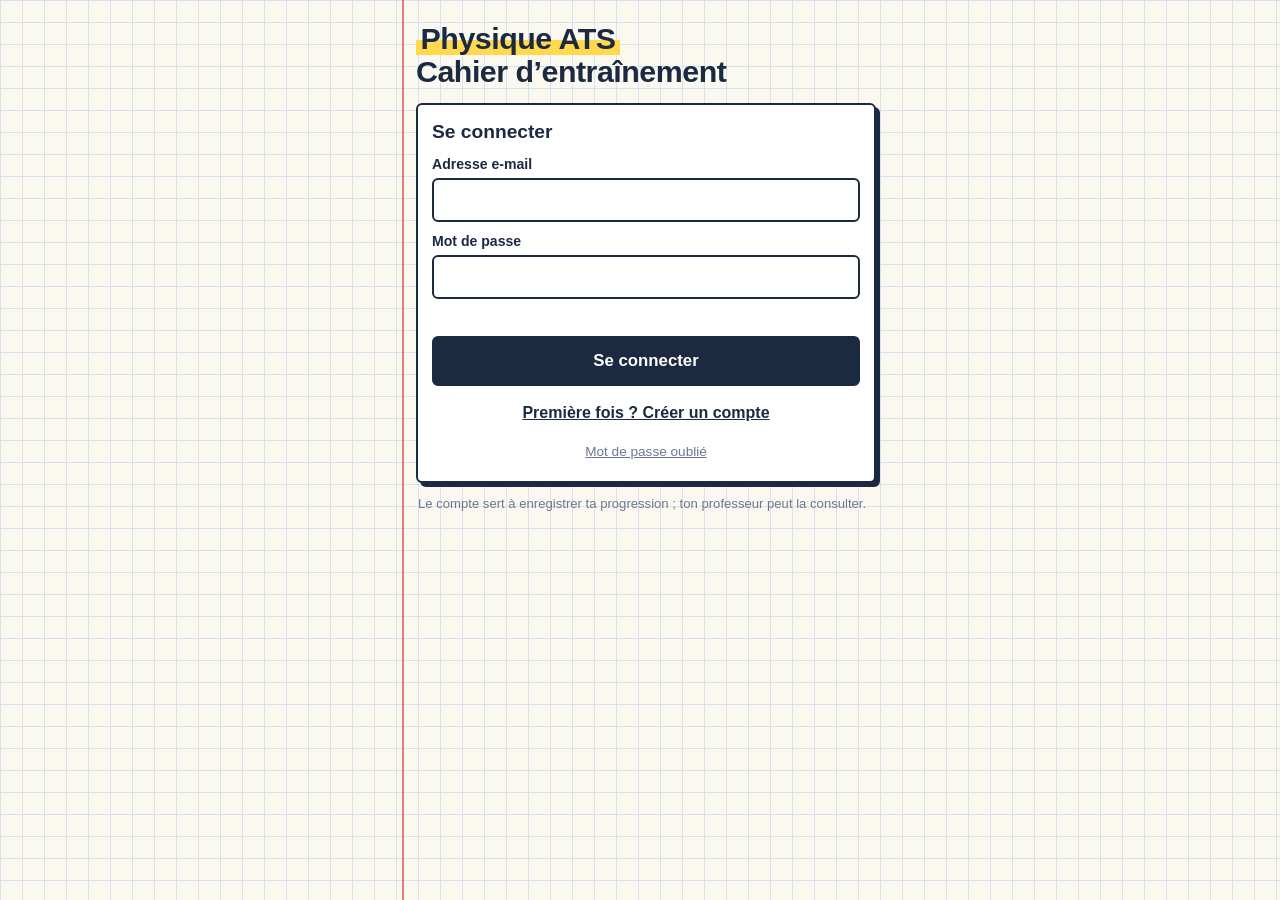
==== index.html @ 70719731 "Add files via upload" ====
<!DOCTYPE html>
<html lang="fr">
<head>
<meta charset="utf-8">
<meta name="viewport" content="width=device-width, initial-scale=1">
<meta name="theme-color" content="#fbf8ef">
<meta name="color-scheme" content="only light">
<meta name="supported-color-schemes" content="light only">
<meta name="darkreader-lock">
<title>Physique ATS — Cahier d’entraînement</title>
<link rel="icon" type="image/png" href="[data-uri]">
<link rel="apple-touch-icon" href="[data-uri]">
<style>
  @font-face{font-family:'CMU';font-weight:400;font-style:normal;font-display:swap;src:url([data-uri]) format('woff2')}
  @font-face{font-family:'CMU';font-weight:400;font-style:italic;font-display:swap;src:url([data-uri]) format('woff2')}
  @font-face{font-family:'CMU';font-weight:700;font-style:normal;font-display:swap;src:url([data-uri]) format('woff2')}
  @font-face{font-family:'CMU';font-weight:700;font-style:italic;font-display:swap;src:url([data-uri]) format('woff2')}
  @font-face{font-family:'CMU';font-weight:400;font-style:normal;unicode-range:U+21D4,U+27F9,U+21D2,U+2264,U+2265,U+2248,U+221E,U+2202,U+2032,U+2113,U+226A,U+226B;src:url([data-uri]) format('woff2')}
  @font-face{font-family:'CMU';font-weight:400;font-style:italic;unicode-range:U+21D4,U+27F9,U+21D2,U+2264,U+2265,U+2248,U+221E,U+2202,U+2032,U+2113,U+226A,U+226B;src:url([data-uri]) format('woff2')}
  @font-face{font-family:'CMU';font-weight:700;font-style:normal;unicode-range:U+21D4,U+27F9,U+21D2,U+2264,U+2265,U+2248,U+221E,U+2202,U+2032,U+2113,U+226A,U+226B;src:url([data-uri]) format('woff2')}
  @font-face{font-family:'CMU';font-weight:700;font-style:italic;unicode-range:U+21D4,U+27F9,U+21D2,U+2264,U+2265,U+2248,U+221E,U+2202,U+2032,U+2113,U+226A,U+226B;src:url([data-uri]) format('woff2')}
  @font-face{font-family:'CMU';font-weight:400;font-style:italic;unicode-range:U+03B1,U+03B2,U+03B3,U+03B4,U+03B5,U+03B8,U+03BB,U+03BC,U+03C0,U+03C1,U+03C3,U+03C4,U+03C6,U+03C9,U+03B7;src:url([data-uri]) format('woff2')}
  @font-face{font-family:'CMU';font-weight:700;font-style:italic;unicode-range:U+03B1,U+03B2,U+03B3,U+03B4,U+03B5,U+03B8,U+03BB,U+03BC,U+03C0,U+03C1,U+03C3,U+03C4,U+03C6,U+03C9,U+03B7;src:url([data-uri]) format('woff2')}
:root{color-scheme:only light}
  :root{
    --encre:#1b2a41; --papier:#fbf8ef; --ligne:#d6e2ee; --marge:#e0564a;
    --jaune:#ffd84d; --vert:#2f9e5e; --vert-c:#e3f4e8; --rouge:#d8432f; --rouge-c:#fde7e2; --bleu:#1f6fd1; --orange:#e8590c; --gris:#6b7890;
    --ui:"Avenir Next","Segoe UI","Helvetica Neue",Arial,sans-serif;
    --math:"CMU","Latin Modern Roman","CMU Serif","Times New Roman",Times,serif;
  }
  *{box-sizing:border-box;-webkit-tap-highlight-color:transparent}
  html{background:var(--papier)}
  body{margin:0;min-height:100vh;color:var(--encre);font-family:var(--ui);font-size:16px;line-height:1.35;padding:0;
    background-color:var(--papier);
    background-image:linear-gradient(var(--ligne) 1px,transparent 1px),linear-gradient(90deg,var(--ligne) 1px,transparent 1px);
    background-size:22px 22px}
  .page{max-width:500px;margin:0 auto;min-height:100vh;padding:16px 14px 34px 26px;position:relative}
  .page::before{content:"";position:absolute;left:12px;top:0;bottom:0;width:2px;background:var(--marge);opacity:.75}
  .ecran{display:none}
  .ecran.actif{display:block}
  button{font-family:var(--ui);font-size:1rem;color:var(--encre);cursor:pointer}
  .exo p i{font-family:var(--math);font-style:italic;font-size:1.08em}
  .schema,.enonce,.question,.rep,.expli,.eqn{font-family:var(--math)}
  sub,sup{font-size:.72em;line-height:0}
  .frac{display:inline-flex;flex-direction:column;align-items:center;vertical-align:middle;margin:0 .12em;line-height:1.1}
  .frac{font-size:.94em}
  .frac > span:first-child{border-bottom:1px solid currentColor;padding:0 .22em 2px}
  .frac > span:last-child{padding:2px .22em 0}
  .bloc{background:#fff;border:2px solid var(--encre);border-radius:6px;box-shadow:4px 4px 0 var(--encre)}
  .fluo{background:linear-gradient(transparent 55%,var(--jaune) 55%);padding:0 .15em}

  /* ---------- accueil ---------- */
  .tete{margin:6px 0 14px}
  .tete h1{margin:0;font-size:1.9rem;font-weight:800;letter-spacing:-.5px;line-height:1.1}
  .tete p{margin:6px 0 0;font-size:.95rem;color:var(--gris)}
  .tete p b{color:var(--encre)}
  .comp{padding:12px 12px 4px;margin-bottom:18px}
  .comp .entete{display:flex;align-items:baseline;gap:10px;border-bottom:2px solid var(--encre);padding-bottom:8px}
  .comp .code{font-weight:800;font-size:.85rem;border:2px solid var(--encre);border-radius:4px;padding:1px 7px;background:var(--jaune)}
  .comp h2{margin:0;font-size:1.12rem;font-weight:800}
  .exo{padding:12px 0 12px;border-bottom:1px dashed #9aa7b8}
  .exo:last-child{border-bottom:none}
  .exo .ligne{display:flex;align-items:baseline;gap:8px}
  .exo h3{margin:0;font-size:1.02rem;font-weight:800;flex:1}
  .exo .score{font-weight:800;font-size:.9rem;white-space:nowrap}
  .exo p{margin:2px 0 10px;font-size:.86rem;color:var(--gris)}
  .liste{display:flex;flex-direction:column;gap:7px}
  .niv{display:flex;align-items:center;gap:10px;width:100%;text-align:left;background:#fff;border:2px solid var(--encre);border-radius:6px;padding:7px 10px;box-shadow:3px 3px 0 var(--encre);transition:transform .06s,box-shadow .06s}
  .niv:not(:disabled):active{transform:translate(3px,3px);box-shadow:0 0 0 var(--encre)}
  .niv .num{flex:none;width:28px;height:28px;border:2px solid var(--encre);border-radius:5px;display:grid;place-items:center;font-weight:800;font-size:.95rem;background:#fff}
  .niv .nomn{flex:1;min-width:0;font-weight:700;font-size:.95rem;line-height:1.2}
  .niv .marque{flex:none;font-size:.72rem;font-weight:800;text-transform:uppercase;letter-spacing:.4px}
  .niv.fait{background:var(--vert-c);border-color:var(--vert);box-shadow:3px 3px 0 var(--vert)}
  .niv.fait .num{background:var(--vert);border-color:var(--vert);color:#fff}
  .niv.fait .marque{color:var(--vert)}
  .niv.suivant{background:var(--jaune)}
  .niv.verrou{color:#a0aab9;border-color:#b9c3d1;box-shadow:none;cursor:default;background:repeating-linear-gradient(45deg,#fff,#fff 5px,#f1f3f6 5px,#f1f3f6 10px)}
  .niv.verrou .num{border-color:#b9c3d1}
  .niv.verrou .marque{font-weight:600}
  .pied{text-align:center}
  .lien{background:none;border:none;color:var(--gris);font-size:.85rem;text-decoration:underline;padding:8px}

  /* ---------- jeu ---------- */
  .haut{display:flex;align-items:center;gap:10px;margin-bottom:8px}
  .haut .ferme{width:36px;height:36px;background:#fff;border:2px solid var(--encre);border-radius:6px;font-size:1rem;font-weight:800;flex:none;padding:0}
  .pas{flex:1;display:grid;grid-template-columns:repeat(5,1fr);gap:5px}
  .pas span{height:14px;border:2px solid var(--encre);border-radius:3px;background:#fff}
  .pas span.ok{background:var(--vert)}
  .pas span.ici{background:var(--jaune)}
  .ou{font-size:.84rem;color:var(--gris);margin:0 0 10px}
  .ou b{color:var(--encre)}
  .schema{padding:8px 6px 4px}
  .schema svg{display:block;margin:0 auto;width:100%;height:auto}
  .enonce{font-size:1.08rem;line-height:1.4;margin:14px 0 0;padding-left:10px;border-left:3px solid var(--encre)}
  .question{font-size:1.75rem;font-weight:400;margin:14px 0 12px;display:flex;align-items:center;justify-content:center;gap:.3em;flex-wrap:wrap}
  .question .q{background:linear-gradient(transparent 50%,var(--jaune) 50%);padding:0 .2em}
  .question small{font-size:1rem;color:var(--gris);flex-basis:100%;text-align:center}
  .reponses{display:grid;grid-template-columns:1fr 1fr;gap:12px}
  .rep{min-height:70px;background:#fff;border:2px solid var(--encre);border-radius:6px;box-shadow:4px 4px 0 var(--encre);font-size:1.55rem;padding:6px;transition:transform .06s,box-shadow .06s}
  .rep:not(:disabled):active{transform:translate(4px,4px);box-shadow:0 0 0 var(--encre)}
  .rep:disabled{cursor:default;color:var(--encre);opacity:1}
  .rep.juste{background:var(--vert-c);border-color:var(--vert);box-shadow:4px 4px 0 var(--vert)}
  .rep.faux{background:var(--rouge-c);border-color:var(--rouge);box-shadow:4px 4px 0 var(--rouge);animation:secoue .3s}
  .rep.eteint{opacity:.38;box-shadow:none}
  @keyframes secoue{25%{transform:translateX(-6px)}50%{transform:translateX(6px)}75%{transform:translateX(-3px)}}
  .retourq{display:none;margin-top:18px;overflow:hidden}
  .retourq.vu{display:block}
  .retourq .verdict{font-family:var(--ui);margin:0;padding:7px 12px;font-weight:800;font-size:1.05rem;color:#fff;border-bottom:2px solid var(--encre)}
  .retourq.bon .verdict{background:var(--vert)}
  .retourq.mauvais .verdict{background:var(--rouge)}
  .retourq .expli{font-size:1.05rem;line-height:1.45;margin:0;padding:10px 12px 4px}
  .retourq .action{padding:8px 12px 12px}
  .etape{display:block;margin:0 0 5px}
  .etape.sous{color:var(--gris);font-size:.95rem}
  .etape.res{font-weight:700;margin-top:8px;font-size:1.15rem}
  .legende{display:block;font-family:var(--ui);font-size:.8rem;color:var(--gris);margin-top:6px}
  .legende b{color:var(--bleu)}
  .gros{display:block;width:100%;background:var(--encre);color:#fff;border:2px solid var(--encre);border-radius:6px;padding:13px 10px;font-size:1.05rem;font-weight:800}
  .gros:active{background:#31466a}
  .leger{display:block;width:100%;background:none;border:none;font-weight:700;padding:14px;margin-top:4px;text-decoration:underline}

  /* ---------- fin de niveau ---------- */
  .fin{text-align:center;padding:46px 4px 10px}
  .tampon{display:inline-block;border:4px double var(--vert);color:var(--vert);border-radius:10px;padding:10px 22px;font-weight:800;font-size:1.7rem;letter-spacing:2px;text-transform:uppercase;transform:rotate(-7deg);animation:tamponne .35s cubic-bezier(.3,1.6,.5,1) both}
  .tampon small{display:block;font-size:.8rem;letter-spacing:3px;font-weight:700}
  @keyframes tamponne{from{transform:rotate(-7deg) scale(2.4);opacity:0}}
  .fin h2{margin:34px 0 6px;font-size:1.5rem;font-weight:800}
  .fin p{margin:0 0 24px;color:var(--gris)}

  /* ---------- schéma ---------- */
  .fil{fill:none;stroke:#1b2a41;stroke-width:2.2;stroke-linecap:round;stroke-linejoin:round}
  .cmp{fill:#fff;stroke:#1b2a41;stroke-width:2.2}
  .txt{font-family:var(--math);font-size:21px;fill:#1b2a41}
  .ask{stroke:#e8590c;fill:#e8590c}
  .txt.ask{stroke:none;font-weight:700}
  .aux{stroke:#1f6fd1;fill:#1f6fd1}
  .txt.aux{stroke:none;font-weight:700}

  /* ---------- équations, vecteurs ---------- */
  .eqn{font-size:1.28rem;white-space:nowrap;overflow-x:auto;text-align:center;padding:16px 4px 14px}
  .vec{position:relative;display:inline-block}
  .vec::after{content:"→";position:absolute;left:0;right:0;top:-.6em;text-align:center;font-size:.75em;line-height:1;font-style:normal}
  .reponses.large{grid-template-columns:1fr}
  .reponses.large .rep{min-height:58px;font-size:1.12rem;line-height:1.5}
  /* ---------- comptes ---------- */
  .compte{align-items:center;justify-content:space-between;gap:8px;font-size:.9rem;margin:0 0 12px}
  .formu{padding:14px}
  .formu h2{margin:0 0 10px;font-size:1.2rem}
  .formu label{display:block;font-size:.88rem;font-weight:700;margin-bottom:10px}
  .formu input{display:block;width:100%;margin-top:4px;padding:11px 10px;font-size:1rem;font-family:var(--ui);border:2px solid var(--encre);border-radius:6px;background:#fff;color:var(--encre)}
  .formu input:focus{outline:3px solid var(--jaune);outline-offset:1px}
  .formu .lien{display:block;margin:0 auto}
  .msg{min-height:1.3em;margin:0 0 8px;font-size:.9rem;font-weight:700}
  .msg.ko{color:var(--rouge)} .msg.ok{color:var(--vert)}
  .note{font-size:.82rem;color:var(--gris);margin:12px 2px}
  .tableau{padding:8px;overflow-x:auto}
  .tableau table{border-collapse:collapse;font-size:.82rem;min-width:100%}
  .tableau th,.tableau td{border:1px solid #b9c3d1;padding:5px 6px;text-align:center;white-space:nowrap}
  .tableau th{background:#eef1f5;font-size:.75rem;white-space:normal;min-width:64px}
  .tableau td.g{text-align:left}
  .tableau td.tout{background:var(--vert-c);font-weight:800}
  .tableau td.part{background:#fff6cf}

  /* ---------- chimie ---------- */
  .eqn.chim{font-size:1.2rem;padding:14px 4px 12px}
  .etat{font-size:.78em;margin-left:1px}
  .inc{color:var(--orange);font-weight:700;font-style:normal}
  .nuc{display:inline-flex;align-items:center}
  .nuc .az{display:inline-flex;flex-direction:column;align-items:flex-end;font-size:.68em;line-height:1.05;margin-right:1px}
  .qt{font-family:var(--ui);font-size:1.15rem;font-weight:800}
  .tabav{border-collapse:collapse;margin:2px auto 10px;font-size:.95rem;width:96%}
  .tabav th,.tabav td{border:1.5px solid var(--encre);padding:5px 4px;text-align:center;font-weight:400;white-space:nowrap}
  .tabav th{background:#eef1f5}
  .tabav small{color:var(--gris)}
  .tabav td.masque{background:repeating-linear-gradient(45deg,#fff,#fff 4px,#e4e8ee 4px,#e4e8ee 8px)}
  .tabav td{min-width:44px;height:38px}
  @media (min-width:700px){ #suiviE{width:min(94vw,1150px);margin-left:calc((100% - min(94vw,1150px))/2)} }
  #suiviE .tableau,#suiviE .haut{position:relative;z-index:1} #suiviE .haut{background:var(--papier)}
  .tableau small.ec{display:block;font-size:.7rem;font-weight:400;color:#9aa5b5;margin-top:1px}
  .tableau small.ec.oui{color:var(--rouge);font-weight:700}
  .renom{gap:8px;margin:0 0 14px}
  .renom input{flex:1;min-width:0;padding:10px;font-size:1rem;font-family:var(--ui);border:2px solid var(--encre);border-radius:6px;background:#fff}
  .renom .gros{width:auto;padding:10px 14px;font-size:.95rem}
  .compte .lien{padding:2px 4px}

  .niv .marque{display:flex;flex-direction:column;align-items:flex-end;gap:1px}
  .niv .marque small{font-size:.66rem;font-weight:600;text-transform:none;letter-spacing:0;color:var(--encre);opacity:.75}
  .cour{width:26px;height:20px;fill:var(--jaune);stroke:var(--encre);stroke-width:2;stroke-linejoin:round}
  .niv.roi .marque{align-items:center}
  .finCour{display:none;margin-bottom:6px}
  .finCour .cour{width:84px;height:66px;stroke-width:1.6}
  .pas.long{display:flex;align-items:center;gap:10px}
  .pas.long .jauge{flex:1;height:14px;border:2px solid var(--encre);border-radius:3px;background:#fff;overflow:hidden;padding:0}
  .pas.long .jauge i{display:block;height:100%;background:var(--vert);transition:width .25s}
  .pas.long b{border:0;height:auto;background:none;font-size:.85rem;white-space:nowrap}

  .themes{display:grid;gap:14px;margin-top:6px}
  .theme{display:grid;grid-template-columns:1fr auto;gap:2px 10px;align-items:baseline;text-align:left;font:inherit;color:var(--encre);background:#fff;border:3px solid var(--encre);border-radius:8px;box-shadow:5px 5px 0 var(--encre);padding:16px 16px 14px;cursor:pointer}
  .theme:active{transform:translate(3px,3px);box-shadow:2px 2px 0 var(--encre)}
  .theme .tn{font-weight:800;font-size:1.25rem;text-transform:uppercase;letter-spacing:1px;background:linear-gradient(transparent 58%,var(--jaune) 58%);justify-self:start;padding:0 4px}
  .theme .tc{font-weight:700;font-size:.8rem;opacity:.75}
  .theme .tp{grid-column:1/-1;font-size:.85rem;margin-top:6px}
  .theme.vide{box-shadow:none;border-style:dashed;border-color:#b9c3d1;color:#8a96a8;cursor:default}
  .theme.vide .tn{background:none}
  .retourT{font:inherit;font-weight:700;font-size:.9rem;color:var(--encre);background:none;border:0;padding:6px 0;cursor:pointer;text-decoration:underline}
  .titreT{margin:2px 0 12px;font-size:1.3rem;text-transform:uppercase;letter-spacing:1px}

  #fin{overflow-x:clip}

  .gros.second{background:#fff;color:var(--encre);margin-top:10px}

  .ou .ouL{display:flex;justify-content:space-between;align-items:center;gap:10px}
  .ou .ouC{flex:none;display:inline-flex;align-items:center;gap:5px;font-weight:700;color:var(--encre);white-space:nowrap}
  .ou .ouC .cour{width:18px;height:14px}
  .ou b{display:block}

  .tableau small.ec.qr{color:var(--encre)}
  .tableau small.ec.co.oui{color:var(--encre);font-weight:700}
  .tableau small.ec .cour{width:13px;height:10px;vertical-align:-1px;margin-right:3px}
  .tableau td{white-space:nowrap}

  .eqn.chim.sit{font-size:1.1rem;line-height:1.45;white-space:normal;text-align:center;padding:14px 12px 13px;overflow-wrap:break-word}
  .enonce:empty{display:none}

  .eqn.chim.sit.joint{font-size:1.02rem;padding:12px 12px 0}
  .eqn.chim+.eqn.chim.sit.joint{padding:0 12px 12px}

  /* ---------- points, classement, bandeau ---------- */
  .points{display:flex;align-items:center;justify-content:space-between;gap:10px;margin:0 0 14px}
  .points .pts{font-size:1rem;color:var(--gris)}
  .points .pts b{font-size:1.5rem;font-weight:800;color:var(--encre);background:linear-gradient(transparent 55%,var(--jaune) 55%);padding:0 .15em}
  .points .leger{width:auto;margin:0;padding:8px 14px}
  .gain{font-weight:800;color:var(--encre) !important;margin:-12px 0 22px !important}
  .gain:empty{display:none}
  .rangs{padding:4px 10px}
  .rangs .rg{display:flex;align-items:center;gap:10px;padding:9px 2px;border-bottom:1px dashed #9aa7b8}
  .rangs .rg:last-child{border-bottom:none}
  .rangs .rn{flex:none;width:30px;height:30px;border:2px solid var(--encre);border-radius:4px;display:flex;align-items:center;justify-content:center;font-weight:800;font-size:.9rem;background:#fff}
  .rangs .rg.top .rn{background:var(--jaune)}
  .rangs .nm{flex:1;min-width:0;overflow:hidden;text-overflow:ellipsis;white-space:nowrap}
  .rangs .pt{flex:none;font-weight:800}
  .rangs .pt small{font-weight:400;color:var(--gris)}
  .rangs .rg.moi{background:#fff6cf;margin:0 -10px;padding-left:12px;padding-right:12px}
  .rangs .rg.moi .nm{font-weight:800}
  .rangs p{margin:10px 2px}
  .bandeau{display:flex;align-items:stretch;background:#fff;border:2px solid var(--encre);border-radius:6px;box-shadow:3px 3px 0 var(--encre);margin:0 0 14px;overflow:hidden;font-size:.95rem}
  .bandeau .bl{flex:none;background:var(--jaune);border-right:2px solid var(--encre);font-weight:800;font-size:.78rem;text-transform:uppercase;letter-spacing:.5px;padding:8px 9px;display:flex;align-items:center}
  .bandeau .bd{flex:1;min-width:0;overflow:hidden;white-space:nowrap;padding:7px 0}
  .bandeau .bd span{display:inline-block;padding-left:100%;animation:defile 14s linear infinite}
  @keyframes defile{to{transform:translateX(-100%)}}
  #bandM:empty{display:none}
  .rangs .masq{flex:none;padding:4px 2px 4px 6px;font-size:.8rem}
  .rangs .rg.hors{opacity:.55}
  .rangs .sep{font-size:.8rem;font-weight:800;color:var(--gris);margin:14px 2px 2px;border-top:2px solid var(--encre);padding-top:10px}
  .tete{position:relative}
  .aide{position:absolute;right:0;top:2px;width:36px;height:36px;background:#fff;border:2px solid var(--encre);border-radius:6px;box-shadow:2px 2px 0 var(--encre);font-size:1.1rem;font-weight:800;padding:0}
  .aide.ouvert{background:var(--jaune)}
  .tete h1{padding-right:44px}
  .regles{padding:12px 14px;margin:0 0 16px;font-size:.93rem}
  .regles h2{margin:0 0 6px;font-size:1rem;font-weight:800}
  .regles h2:not(:first-child){margin-top:12px}
  .regles p{margin:0 0 6px}
  .regles ul{margin:0 0 6px;padding-left:18px}
  .regles li{margin:2px 0}
  .rangs .nm{white-space:normal}
  .rangs .nm small{display:flex;flex-wrap:wrap;gap:1px 10px;font-size:.74rem;font-weight:400;color:var(--gris);margin-top:2px}
  .rangs .nm small span{white-space:nowrap}
  .rangs .ico{width:12px;height:12px;vertical-align:-2px;margin-right:3px;fill:#fff;stroke:var(--encre);stroke-width:1.6;stroke-linecap:round;stroke-linejoin:round}
  .rangs .ico.iniv{fill:var(--vert-c)} .rangs .ico.iniv path{stroke:var(--vert);fill:none}
  .rangs .ico.iech{fill:var(--rouge-c)} .rangs .ico.iech path{stroke:var(--rouge);fill:none}
  .rangs .nm small .cour{width:13px;height:10px;vertical-align:-1px;margin-right:2px}
  .tableau .suppr{display:block;padding:3px 0 0;font-size:.74rem}
  .tableau .suppr.arme{color:var(--rouge);font-weight:800}
  .podium{display:block;width:100%;text-align:left;padding:8px 12px;margin:0 0 14px;font-size:.95rem}
  .podium .pt_{display:block;font-size:.72rem;font-weight:800;text-transform:uppercase;letter-spacing:.5px;color:var(--gris);margin-bottom:4px}
  .podium .pr{display:flex;align-items:center;gap:9px;padding:3px 0}
  .podium .rn{flex:none;width:24px;height:24px;border:2px solid var(--encre);border-radius:4px;display:flex;align-items:center;justify-content:center;font-weight:800;font-size:.8rem;background:var(--jaune)}
  .podium .nm{flex:1;min-width:0;overflow:hidden;text-overflow:ellipsis;white-space:nowrap}
  .podium .pr.moi .nm{font-weight:800}
  .podium .pp{flex:none;font-weight:800}
  .podium .pp small{font-weight:400;color:var(--gris)}
  .bandeau{background:var(--jaune);border-width:3px;box-shadow:4px 4px 0 var(--encre);font-size:1.08rem;font-weight:800;margin-bottom:16px}
  .bandeau .bl{background:var(--encre);color:#fff;border-right:none;font-size:.82rem;padding:10px 11px}
  .bandeau .bd{padding:10px 0}
  .med{flex:none;width:30px;height:36px}
  .podium .med{width:25px;height:30px}
  .med circle{stroke:var(--encre);stroke-width:2}
  .med .rub{fill:var(--marge);stroke:var(--encre);stroke-width:1.5;stroke-linejoin:round}
  .med text{font-family:var(--ui);font-weight:800;font-size:14px;fill:var(--encre)}
  .med.m1 circle{fill:#f5c518} .med.m2 circle{fill:#c7ced8} .med.m3 circle{fill:#cd8544}
  .niv.fait.roi{background:var(--vert);border-color:#1e6b3f;box-shadow:3px 3px 0 #1e6b3f;color:#fff}
  .niv.fait.roi .num{background:#fff;border-color:#fff;color:#1e6b3f}
  .niv.fait.roi .marque{color:#fff}
</style>
</head>
<body>
<div class="page">
  <section class="ecran actif" id="accueil">
    <div class="bandeau" id="bandeau" style="display:none"><span class="bl">Nouveau</span><div class="bd"><span id="bandeauT"></span></div></div>
    <div class="tete">
      <button class="aide" id="aideB" type="button" aria-label="Règles du jeu" aria-expanded="false">?</button>
      <h1><span class="fluo">Physique ATS</span><br>Cahier d’entraînement</h1>
    </div>
    <button class="bloc podium" id="podium" type="button" style="display:none" aria-label="Les trois premiers du classement, ouvrir le classement"></button>
    <div class="bloc regles" id="regles" style="display:none">
      <h2>Règles</h2>
      <p><b>5 questions</b> par niveau, <b>aucune erreur</b> permise. Tous les niveaux sont ouverts : jaune à faire, vert validé, vert foncé couronné.</p>
      <p>Refaire un niveau validé coche 5 nouvelles questions : la <b>couronne</b> s’obtient quand toutes sont réussies.</p>
      <h2>Points</h2>
      <ul><li>Niveau validé : <b>10 points</b>.</li><li>Ensuite, chaque nouvelle question réussie pour la couronne : <b>1 point</b> (5 par série).</li><li>Couronne : <b>20 points</b> de plus.</li><li>Niveau déjà couronné : chaque série réussie rapporte encore <b>3 points</b>.</li><li>Série perdue sur une erreur : <b>−1 point</b>.</li></ul>
    </div>
    <div class="compte" id="compte" style="display:none"><span>Connecté : <b id="qui"></b> <button class="lien" id="renom" type="button">modifier</button></span><button class="lien" id="sortir">Se déconnecter</button></div>
    <form class="renom" id="renomF" style="display:none"><input id="renomI" type="text" maxlength="60" autocomplete="name" aria-label="Prénom et nom"><button class="gros" type="submit">Enregistrer</button></form>
    <div class="points"><span class="pts"><b id="mesPts">0</b> <span id="mesPtsL">points</span></span><button class="leger" id="classB" type="button" style="display:none">Classement</button></div>
    <div id="outilsProf" style="display:none">
      <button class="gros" id="suivi" style="margin-bottom:10px">Suivi des élèves</button>
      <button class="gros second" id="bandB" type="button" style="margin:0 0 12px">Modifier le bandeau</button>
      <form class="renom" id="bandF" style="display:none"><input id="bandI" type="text" maxlength="200" placeholder="Texte du bandeau (vide = pas de bandeau)" aria-label="Texte du bandeau"><button class="gros" type="submit">Publier</button></form>
      <p class="msg" id="bandM"></p>
    </div>
    <div id="competences"></div>
    <div class="pied"><button class="lien" id="raz">Effacer ma progression</button></div>
  </section>

  <section class="ecran" id="connexion">
    <div class="tete"><h1><span class="fluo">Physique ATS</span><br>Cahier d’entraînement</h1></div>
    <form class="bloc formu" id="cForm">
      <h2 id="cTitre">Se connecter</h2>
      <label id="cNomL">Prénom et nom<input id="cNom" type="text" autocomplete="name" maxlength="60"></label>
      <label>Adresse e-mail<input id="cEmail" type="email" autocomplete="email" required></label>
      <label>Mot de passe<input id="cMdp" type="password" autocomplete="current-password" minlength="6" required></label>
      <p class="msg" id="cMsg"></p>
      <button class="gros" id="cOk" type="submit">Se connecter</button>
      <button class="leger" id="cBascule" type="button"></button>
      <button class="lien" id="cOubli" type="button">Mot de passe oublié</button>
    </form>
    <p class="note">Le compte sert à enregistrer ta progression ; ton professeur peut la consulter.</p>
  </section>

  <section class="ecran" id="suiviE">
    <div class="haut"><button class="ferme" id="sRetour" aria-label="Retour">✕</button><h2 style="margin:0;flex:1">Suivi des élèves</h2><button class="lien" id="sMaj">Actualiser</button></div>
    <div class="bloc tableau" id="sTable"></div>
  </section>

  <section class="ecran" id="classE">
    <div class="haut"><button class="ferme" id="kRetour" aria-label="Retour">✕</button><h2 style="margin:0;flex:1">Classement</h2><button class="lien" id="kMaj">Actualiser</button></div>
    <div class="bloc rangs" id="kListe"></div>
    <p class="note">Niveau validé : 10 points. Ensuite, chaque nouvelle question réussie pour la couronne : 1 point (5 par série). Couronne : 20 points de plus. Niveau déjà couronné : 3 points par série réussie. Série perdue sur une erreur : −1 point.</p>
  </section>

  <section class="ecran" id="jeu">
    <div class="haut">
      <button class="ferme" id="menu" aria-label="Retour au menu">✕</button>
      <div class="pas" id="pas"></div>
    </div>
    <p class="ou" id="ou"></p>
    <div class="bloc schema" id="schema"></div>
    <p class="enonce" id="enonce"></p>
    <div class="question" id="question"></div>
    <div class="reponses" id="reponses"></div>
    <div class="bloc retourq" id="retourq">
      <p class="verdict" id="verdict"></p>
      <p class="expli" id="expli"></p>
      <div class="action"><button class="gros" id="suite"></button></div>
    </div>
  </section>

  <section class="ecran" id="fin">
    <div class="fin">
      <div class="finCour" id="finCour"></div>
      <div class="tampon" id="tampon"><small>Niveau</small>validé</div>
      <h2 id="finTitre"></h2>
      <p id="finTexte"></p>
      <p class="gain" id="finGain"></p>
      <button class="gros" id="finSuivant"></button>
      <button class="gros second" id="finEncore">Série suivante pour la couronne</button>
      <button class="leger" id="finMenu">Retour au menu</button>
    </div>
  </section>
</div>

<script>
"use strict";
/* =====================================================================
   1. DESCRIPTION DES CIRCUITS
   Grille : x vers la droite, y vers le bas, 1 unité = 100 px.
   Valeurs : E = 1, R = 1 (tensions en unités de E, courants en E/R).
   Tension u d'un dipôle (a,b) : u = V(a) - V(b) (flèche pointant vers a).
   Courant i d'un dipôle (a,b) : orienté de a vers b.
   ===================================================================== */
const V=(a,b)=>({k:'V',id:'E',a,b,v:1});
const R=(id,a,b,v=1)=>({k:'R',id,a,b,v});
const C=(id,a,b)=>({k:'C',id,a,b});
const L=(id,a,b)=>({k:'L',id,a,b});
const K=(a,b)=>({k:'K',a,b});
const S=(c,p1,p2)=>({k:'S',c,p1,p2});
const W=(...p)=>({k:'W',p});
const mk=(d,id,a,b)=> d.k==='R'?R(id,a,b,d.v): d.k==='C'?C(id,a,b):L(id,a,b);
const U=(n,e,d=1)=>({n,e,t:'u',d});
const I=(n,e,d=1)=>({n,e,t:'i',d});
const rC={k:'C'}, rL={k:'L'}, rR=(v=1)=>({k:'R',v});

/* circuit série : source, K, puis R et X (X = C ou L). vr : 1, 2, 'RR', 'XR' */
function serie(X,vr){
  const e=[V([0,1],[0,0]),K([0,0],[1,0])],q=[];
  if(vr==='XR') e.push(mk(X,'X',[1,0],[2,0]),R('R1',[2,0],[2,1]),W([2,1],[0,1]));
  else if(vr==='RR') e.push(R('R1',[1,0],[2,0]),R('R2',[2,0],[3,0]),mk(X,'X',[3,0],[3,1]),W([3,1],[0,1]));
  else e.push(R('R1',[1,0],[2,0],vr),mk(X,'X',[2,0],[2,1]),W([2,1],[0,1]));
  if(X.k==='C') q.push(U('u_C','X'),I('i','R1')); else q.push(I('i','X'),U('u_L','X'));
  if(vr==='RR') q.push(U('u_1','R1'),U('u_2','R2')); else q.push(U('u_R','R1'));
  return {t:'ferme',dech:X.k==='C',e,q};
}
/* RLC série à la fermeture */
function rlc(){
  return {t:'ferme',dech:true,
    e:[V([0,1],[0,0]),K([0,0],[1,0]),R('R1',[1,0],[2,0]),L('L',[2,0],[3,0]),C('C',[3,0],[3,1]),W([3,1],[0,1])],
    q:[U('u_C','C'),I('i','L'),U('u_L','L'),U('u_R','R1')]};
}
/* inverseur : (1) source, (2) fil de retour (avec r2 éventuelle). X = C, L ou 'LC' */
function inv(X,r1=1,r2=0,idir=1,i2=['m']){
  const H=r2?1.4:1, e=[V([0,H],[0,0]),W([0,0],[0.9,0]),S([1.5,0],[0.9,0],[1.2,0.42]),W([1.5,0],[1.8,0]),R('R1',[1.8,0],[2.8,0],r1)],q=[];
  let xr=2.8;
  if(X==='LC'){ e.push(L('L',[2.8,0],[3.8,0]),C('C',[3.8,0],[3.8,H])); xr=3.8;
    q.push(U('u_C','C'),I('i','L'),U('u_L','L'),U('u_R','R1')); }
  else { e.push(mk(X,'X',[2.8,0],[2.8,H]));
    if(X.k==='C') q.push(U('u_C','X'),I('i','R1',idir)); else q.push(I('i','X'),U('u_L','X')); }
  e.push(W([xr,H],[1.2,H],[0,H]));
  if(r2){ e.push(R('R2',[1.2,0.42],[1.2,H],r2)); q.push(U('u_1','R1'),U('u_2','R2')); }
  else { e.push(W([1.2,0.42],[1.2,H])); if(X!=='LC') q.push(U('u_R','R1')); }
  return {t:'bascule',e,q,i2};
}
/* deux mailles : source, K, R1, branche du milieu, (top), branche de droite */
function mailles(t,r1,mid,right,top,i2){
  const e=[V([0,1],[0,0]),K([0,0],[1,0]),R('R1',[1,0],[2,0],r1),mk(mid,'M',[2,0],[2,1]),
    top?mk(top,'T',[2,0],[3.3,0]):W([2,0],[3.3,0]),mk(right,'D',[3.3,0],[3.3,1]),W([3.3,1],[2,1],[0,1])];
  const q=[I('i_1','R1')];
  for(const [d,id] of [[mid,'M'],[right,'D']]){
    if(d.k==='R') q.push(I('i_2',id));
    if(d.k==='C') q.push(U('u_C',id),I('i_C',id));
    if(d.k==='L') q.push(I('i_L',id),U('u_L',id));
  }
  return {t,e,q,i2:i2||(t==='ouvre'?['m']:['inf'])};
}
/* K dans la branche de R2, en parallèle sur un condensateur */
function brancheC(r1,r2){
  return {t:'ferme',i2:['m','inf'],
    e:[V([0,1],[0,0]),R('R1',[0,0],[1,0],r1),C('C',[1,0],[1,1]),K([1,0],[2.3,0]),R('R2',[2.3,0],[2.3,1],r2),W([2.3,1],[1,1],[0,1])],
    q:[U('u_C','C'),I('i_1','R1'),I('i_2','R2'),I('i_C','C')]};
}
/* (K + R2) en parallèle sur R1, puis bobine */
function paraL(t){
  return {t,i2:['m','inf'],
    e:[V([0,1],[0,0]),W([0,0],[0,-0.8]),K([0,-0.8],[1,-0.8]),R('R2',[1,-0.8],[2,-0.8]),W([2,-0.8],[2,0]),
       R('R1',[0,0],[2,0]),L('L',[2,0],[2,1]),W([2,1],[0,1])],
    q:[I('i_L','L'),U('u_L','L'),I('i_1','R1'),I('i_2','R2')]};
}

const NIVEAUX=[
 {nom:'RC et RL série', c:[serie(rC,1),serie(rL,1),serie(rC,2),serie(rL,2),serie(rC,'RR'),serie(rL,'RR'),serie(rC,'XR'),serie(rL,'XR')]},
 {nom:'Décharge', c:[inv(rC,1,0,1),inv(rL,1),inv(rC,2,0,-1),inv(rL,2),inv(rC,1,1),inv(rL,1,1),inv(rL,1,2),inv(rC,1,2,-1)]},
 {nom:'Deux mailles', c:[mailles('ferme',1,rR(),rC),mailles('ferme',1,rR(),rL),mailles('ferme',2,rC,rR()),mailles('ferme',2,rL,rR()),mailles('ferme',1,rR(2),rC),mailles('ferme',1,rR(2),rL)]},
 {nom:'Ouverture et branches', c:[mailles('ouvre',1,rR(),rC),mailles('ouvre',1,rR(),rL),mailles('ouvre',2,rC,rR()),mailles('ouvre',1,rL,rR(2)),brancheC(1,1),paraL('ferme'),paraL('ouvre'),brancheC(1,2)]},
 {nom:'Bobine et condensateur', c:[rlc(),inv('LC'),mailles('ferme',1,rC,rL,rR()),mailles('ouvre',1,rC,rL,rR(2)),mailles('ferme',1,rL,rC,rR()),mailles('ouvre',1,rL,rC,rR(),['m'])]}
];

/* =====================================================================
   1 bis. EL1 — CIRCUITS EN RÉGIME CONTINU
   ===================================================================== */
const P=(a,b)=>({k:'P',id:'AB',a,b,v:1});                     // bornes A (en b) et B (en a) du dipôle
/* deux ou trois résistances en série sur une source : loi d'Ohm, pont diviseur */
function pontSerie(vs){
  const e=[V([0,1],[0,0])];
  if(vs.length===2) e.push(R('R1',[0,0],[1.6,0],vs[0]),R('R2',[1.6,0],[1.6,1],vs[1]),W([1.6,1],[0,1]));
  else e.push(R('R1',[0,0],[1.3,0],vs[0]),R('R2',[1.3,0],[2.6,0],vs[1]),R('R3',[2.6,0],[2.6,1],vs[2]),W([2.6,1],[0,1]));
  return {t:'dc',e,q:[I('i','R1')].concat(vs.map((v,k)=>U('u_'+(k+1),'R'+(k+1))))};
}
/* R1 en série avec (R2 // R3) */
function deuxMailles(v1,v2,v3){
  return {t:'dc',
    e:[V([0,1],[0,0]),R('R1',[0,0],[1.4,0],v1),R('R2',[1.4,0],[1.4,1],v2),W([1.4,0],[2.8,0]),R('R3',[2.8,0],[2.8,1],v3),W([2.8,1],[1.4,1],[0,1])],
    q:[I('i_1','R1'),I('i_2','R2'),I('i_3','R3'),U('u_1','R1'),U('u_2','R2')]};
}
/* circuits numériques : dipôles quelconques D_k (résistance cachée r) ou résistances connues R_k.
   enig : [cible, données...] ; ori : sens des flèches (−1 = inversé) */
function numerique(E,pos,r,ori,enig,res){
  const el=(k,a,b)=> res&&res.includes(k)? Object.assign(R('D'+k,a,b,r[k-1]),{nom:'R_'+k}) : {k:'D',id:'D'+k,a,b,r:r[k-1],nom:'D_'+k};
  const xm=Math.max(...pos.map(p=>p[1][0]));
  const e=[Object.assign(V([0,1],[0,0]),{v:E})].concat(pos.map((p,k)=>el(k+1,p[0],p[1])));
  e.push(W(...[...new Set(pos.filter(p=>p[1][1]===1).map(p=>p[1][0]))].sort((a,b)=>b-a).map(x=>[x,1]),[0,1]));
  const o=n=>(ori&&ori[n])||1, q=[];
  pos.forEach((p,k)=>{ if(p[2]) q.push(I('i_'+p[2],'D'+(k+1),o('i_'+p[2]))); });
  pos.forEach((p,k)=>q.push(U('u_'+(k+1),'D'+(k+1),o('u_'+(k+1)))));
  const c={t:'dc',num:1,e,q};
  c.enig=enig.map(([cible,...d])=>({q:q.find(x=>x.n===cible), don:d.filter(n=>/^[ui]_/.test(n)).map(n=>q.find(x=>x.n===n)),
    dE:d.includes('E'), dR:d.filter(n=>/^R_/.test(n)).map(n=>e.find(x=>x.nom===n))}));
  return c;
}
const T1=[[[0,0],[1.4,0],1],[[1.4,0],[1.4,1],2],[[1.4,0],[2.8,0],3],[[2.8,0],[2.8,1]]];
const T2=[[[0,0],[1.3,0],1],[[1.3,0],[1.3,1],2],[[1.3,0],[2.6,0],3],[[2.6,0],[2.6,1],4],[[2.6,0],[3.9,0],5],[[3.9,0],[3.9,1]]];
const NOEUDS1=[['i_1','i_2','i_3'],['i_2','i_1','i_3'],['i_3','i_1','i_2']];
const NOEUDS2=[['i_1','i_2','i_3'],['i_3','i_4','i_5'],['i_1','i_2','i_4','i_5'],['i_5','i_1','i_2','i_4'],['i_4','i_3','i_5']];
const MAILLES1=[['u_2','E','u_1'],['u_1','E','u_2'],['u_4','u_2','u_3'],['u_2','u_3','u_4'],['u_4','E','u_1','u_3']];
const OHM1=[['u_2','E','R_1','i_1'],['u_3','i_1','i_2','R_3'],['u_4','u_2','R_3','i_3'],['i_1','E','u_2','R_1'],['u_4','E','R_1','i_1','R_3','i_3']];
const KIR=[
 {nom:'Loi des nœuds', c:[numerique(9,T1,[1,1,2,2],null,NOEUDS1),numerique(24,T1,[2,2,4,1],{i_3:-1},NOEUDS1),numerique(20,T1,[1,2,3,3],{i_2:-1},NOEUDS1),
   numerique(24,T2,[1,2,2,8,3,1],null,NOEUDS2),numerique(30,T2,[2,4,2,5,4,6],{i_4:-1},NOEUDS2)]},
 {nom:'Loi des mailles', c:[numerique(10,T1,[1,2,5,1],null,MAILLES1),numerique(18,T1,[3,2,4,2],{u_3:-1},MAILLES1),numerique(24,T1,[2,2,4,1],{u_1:-1},MAILLES1)]},
 {nom:'Loi d\u2019Ohm et pont diviseur', c:[pontSerie([1,1]),pontSerie([1,2]),pontSerie([2,1]),pontSerie([1,3]),pontSerie([3,1]),pontSerie([1,1,1]),pontSerie([1,2,1]),pontSerie([2,1,1]),pontSerie([1,1,2])]},
 {nom:'Mailles, nœuds et loi d\u2019Ohm', c:[numerique(15,T1,[3,6,2,1],null,OHM1,[1,3]),numerique(20,T1,[4,4,5,3],null,OHM1,[1,3]),numerique(18,T1,[2,2,6,2],null,OHM1,[1,3])]},
 {nom:'Circuit à deux mailles', c:[deuxMailles(1,1,1),deuxMailles(1,2,2),deuxMailles(2,1,1),deuxMailles(1,2,1)]}
];

/* dipôle AB : suite de résistances horizontales ('h'), verticales ('v') et de fils verticaux ('f') */
function echelle(...seq){
  const e=[P([0,1],[0,0])], bas=[]; let x=0.5, n=0, prev=[0,0];
  seq.forEach((it,j)=>{ const [k,v]=it;
    if(k==='h'){ if(prev[0]<x) e.push(W(prev,[x,0])); e.push(R('R'+(++n),[x,0],[x+1.1,0],v)); x+=1.1; prev=[x,0]; return; }
    if(j>0 && seq[j-1][0]!=='h') x+=0.9;
    if(prev[0]<x) e.push(W(prev,[x,0])); prev=[x,0];
    e.push(k==='v'? R('R'+(++n),[x,0],[x,1],v) : W([x,0],[x,1])); bas.push(x);
  });
  e.push(W(...bas.sort((a,b)=>b-a).map(x=>[x,1]),[0,1]));
  return {t:'req',e,q:[{n:'R_éq',e:'AB',t:'r',d:1}]};
}
const h=v=>['h',v], v=v=>['v',v], f=['f'];
const REQ=[
 {nom:'En série', c:[echelle(h(1),v(1)),echelle(h(1),v(2)),echelle(h(2),v(2)),echelle(h(1),v(3)),echelle(h(2),v(3)),
   echelle(h(1),h(1),v(1)),echelle(h(1),h(2),v(1)),echelle(h(2),h(1),v(2)),echelle(h(1),h(1),v(2)),echelle(h(1),h(2),v(3))]},
 {nom:'En parallèle', c:[echelle(v(1),v(1)),echelle(v(1),v(2)),echelle(v(2),v(2)),echelle(v(1),v(3)),echelle(v(2),v(3)),echelle(v(3),v(3)),
   echelle(v(1),v(1),v(1)),echelle(v(2),v(2),v(1)),echelle(v(1),v(1),v(2)),echelle(v(2),v(2),v(2)),echelle(v(3),v(3),v(3))]},
 {nom:'Série puis parallèle', c:[echelle(h(1),v(1),v(1)),echelle(h(1),v(2),v(2)),echelle(h(2),v(1),v(1)),echelle(h(1),v(1),v(2)),echelle(h(2),v(2),v(2)),
   echelle(h(1),v(3),v(3)),echelle(h(2),v(1),v(2)),echelle(h(3),v(2),v(2)),echelle(h(1),v(2),v(1)),echelle(h(2),v(3),v(3))]},
 {nom:'Branches en parallèle', c:[echelle(v(1),h(1),v(1)),echelle(v(2),h(1),v(1)),echelle(v(1),h(1),v(2)),echelle(v(3),h(1),v(2)),echelle(v(2),h(2),v(2)),
   echelle(v(3),h(2),v(1)),echelle(v(1),h(2),v(2)),echelle(v(2),h(1),v(3)),echelle(v(3),h(1),v(1)),
   echelle(h(1),v(2),h(1),v(1)),echelle(h(1),v(1),h(1),v(1)),echelle(h(2),v(3),h(1),v(2))]},
 {nom:'Réseaux et pièges', c:[echelle(h(1),v(2),h(1),v(2),h(1),v(1)),echelle(h(1),v(1),h(1),v(1),h(1),v(1)),echelle(h(2),v(2),h(1),v(2),h(1),v(1)),echelle(h(1),v(3),h(1),v(2),h(1),v(1)),
   echelle(h(1),v(2),f),echelle(h(2),v(1),f),echelle(h(1),v(2),h(2),f),echelle(h(1),v(1),h(1),f),echelle(v(2),h(1),v(1),f),
   echelle(h(1),v(3),h(1),v(2),v(2)),echelle(v(2),h(1),v(2),v(2))]}
];


/* =====================================================================
   2. RÉSOLUTION (analyse nodale modifiée)
   ===================================================================== */
const cle=p=>Math.round(p[0]*100)+','+Math.round(p[1]*100);
function resoudre(c,mode,etat){
  const par={}, trouve=x=>{ if(par[x]===undefined) par[x]=x; return par[x]===x?x:(par[x]=trouve(par[x])); };
  const uni=(a,b)=>{ par[trouve(cle(a))]=trouve(cle(b)); };
  const avant=mode==='m';
  for(const e of c.e){
    if(e.k==='W'){ for(let j=1;j<e.p.length;j++) uni(e.p[j-1],e.p[j]); }
    else if(e.k==='S'){ trouve(cle(e.p1)); trouve(cle(e.p2)); uni(e.c, avant?e.p1:e.p2); }
    else { trouve(cle(e.a)); trouve(cle(e.b));
      if(e.k==='K'){ const ferme=(c.t==='ferme')!==avant; if(ferme) uni(e.a,e.b); } }
  }
  const idx={}; let n=0;
  for(const x in par){ const r=trouve(x); if(idx[r]===undefined) idx[r]=n++; }
  const nd=p=>idx[trouve(cle(p))];
  const src=[];
  for(const e of c.e){
    if(e.k==='V'||e.k==='P') src.push([e,-e.v]);
    else if(e.k==='C' && mode==='p') src.push([e,etat[e.id].v]);
    else if(e.k==='L' && mode!=='p') src.push([e,0]);
  }
  const N=n+src.length, A=[], z=new Array(N).fill(0);
  for(let i=0;i<N;i++){ A.push(new Array(N).fill(0)); if(i<n) A[i][i]=1e-9; }
  for(const e of c.e){
    if(e.k==='R'||e.k==='D'){ const a=nd(e.a),b=nd(e.b),g=1/(e.r||e.v); A[a][a]+=g;A[b][b]+=g;A[a][b]-=g;A[b][a]-=g; }
    if(e.k==='L' && mode==='p'){ const i0=etat[e.id].i; z[nd(e.a)]-=i0; z[nd(e.b)]+=i0; }
  }
  src.forEach(([e,v],j)=>{ const k=n+j,a=nd(e.a),b=nd(e.b); A[a][k]+=1;A[b][k]-=1;A[k][a]+=1;A[k][b]-=1;z[k]=v; });
  for(let i=0;i<N;i++){
    let p=i; for(let r=i+1;r<N;r++) if(Math.abs(A[r][i])>Math.abs(A[p][i])) p=r;
    [A[i],A[p]]=[A[p],A[i]]; [z[i],z[p]]=[z[p],z[i]];
    for(let r=0;r<N;r++) if(r!==i){ const f=A[r][i]/A[i][i]; if(f){ for(let k=i;k<N;k++) A[r][k]-=f*A[i][k]; z[r]-=f*z[i]; } }
  }
  const x=z.map((v,i)=>v/A[i][i]), res={};
  for(const e of c.e){
    if(!e.id) continue;
    const v=x[nd(e.a)]-x[nd(e.b)], j=src.findIndex(s=>s[0]===e);
    res[e.id]={v, i: (e.k==='R'||e.k==='D')? v/(e.r||e.v) : j>=0? x[n+j] : (e.k==='L'? etat[e.id].i : 0)};
  }
  return res;
}
function analyser(c){
  if(c.sol) return c.sol;
  const m=resoudre(c,'m');
  if(c.dech) for(const e of c.e) if(e.k==='C') m[e.id]={v:0,i:0};   // condensateur initialement déchargé
  const p=resoudre(c,'p',m), inf=resoudre(c,'inf');
  return c.sol={m,p,inf};
}
const valeur=(c,q,inst)=>{ const s=analyser(c)[inst]; let x;
  if(q.t==='r') x=1/Math.abs(s.AB.i); else { const r=s[q.e]; x=q.d*(q.t==='u'?r.v:r.i); }
  const f=fraction(x); return f? f[0]/f[1] : x; };

/* =====================================================================
   3. ÉCRITURE DES GRANDEURS ET DES RÉSULTATS
   ===================================================================== */
function fraction(x){
  for(let d=1;d<=12;d++){ const n=x*d; if(Math.abs(n-Math.round(n))<1e-5) return [Math.round(n),d]; }
  return null;
}
/* résultat littéral : tension en E, courant en E/R */
function ecrire(x,t,c){
  if(c&&c.num){ const y=Math.round(x*1000)/1000; return (y<0?'−':'')+String(Math.abs(y)).replace('.',',')+'\u00a0'+(t==='u'?'V':'A'); }
  const [n,d]=fraction(x); if(n===0) return '0';
  const s=n<0?'−':'', a=Math.abs(n);
  if(t==='r'){ const num=(a===1?'':a)+'<i>R</i>'; return d===1? num : '<span class="frac"><span>'+num+'</span><span>'+d+'</span></span>'; }
  const num=(a===1?'':a)+'<i>E</i>';
  if(t==='u') return d===1? s+num : s+'<span class="frac"><span>'+num+'</span><span>'+d+'</span></span>';
  return s+'<span class="frac"><span>'+num+'</span><span>'+(d===1?'':d)+'<i>R</i></span></span>';
}
const nomHTML=n=>{ const [a,b]=n.split('_'); return '<i>'+a+'</i>'+(b?'<sub>'+(/^[A-Za-z]$/.test(b)?'<i>'+b+'</i>':b)+'</sub>':''); };
const INST={m:'0<sup>−</sup>',p:'0<sup>+</sup>'};
const grandeur=(q,inst)=> inst==='inf'? nomHTML(q.n) : nomHTML(q.n)+'('+INST[inst]+')';

function enonce(c,item){
  if(c.t==='req') return 'Exprimer la résistance équivalente <i>R</i><sub>éq</sub> du dipôle AB en fonction de <i>R</i>.';
  if(c.num){ const l=[]; if(item.dE) l.push('<i>E</i> = '+ecrire(c.e.find(e=>e.k==='V').v,'u',c));
    item.dR.forEach(e=>l.push(nomHTML(e.nom)+' = '+e.v+'\u00a0Ω')); item.don.forEach(g=>l.push(nomHTML(g.n)+' = '+ecrire(valeur(c,g,'inf'),g.t,c)));
    return 'On donne : '+l.join(' ; ')+'.'; }
  if(c.t==='dc') return 'Exprimer la grandeur demandée en fonction de <i>E</i> et <i>R</i>.';
  if(c.t==='bascule') return 'K est en position (1) depuis très longtemps. À <i>t</i> = 0, on bascule K en position (2).';
  if(c.t==='ouvre') return 'L’interrupteur K est fermé depuis très longtemps. À <i>t</i> = 0, on ouvre K.';
  return (c.dech?'Le condensateur est initialement déchargé. ':'L’interrupteur K est ouvert depuis très longtemps. ')+'À <i>t</i> = 0, on ferme K.';
}
/* grandeurs continues du circuit (u_C, i_L) */
function continues(c){
  return c.e.filter(e=>e.k==='C'||e.k==='L').map(e=>c.q.find(q=>q.e===e.id && q.t===(e.k==='C'?'u':'i')));
}
function explication(c,q,inst,exo){
  const el=c.e.find(e=>e.id===q.e), val=ecrire(valeur(c,q,inst),q.t,c);
  const aC=c.e.some(e=>e.k==='C'), aL=c.e.some(e=>e.k==='L');
  if(inst==='p'){
    const propre=(el.k==='C'&&q.t==='u')||(el.k==='L'&&q.t==='i');
    if(propre) return (el.k==='C'?'La tension aux bornes d’un condensateur':'L’intensité du courant dans une bobine')+' est <b>continue</b> : '
      +grandeur(q,'p')+' = '+grandeur(q,'m')+' = '+val+'.';
    const ci=continues(c).map(k=>grandeur(k,'p')+' = '+ecrire(valeur(c,k,'p'),k.t,c)).join(' et ');
    return 'Par continuité, '+ci+'. La loi des mailles et la loi des nœuds à <i>t</i> = 0<sup>+</sup> donnent alors '+grandeur(q,'p')+' = '+val+'.';
  }
  const eq=[aC?'le condensateur se comporte comme un <b>interrupteur ouvert</b>':'',aL?'la bobine comme un <b>fil</b>':''].filter(Boolean).join(' et ')
    .replace(/^la bobine comme/,'la bobine se comporte comme');
  return 'En régime permanent, '+eq+' : '+(inst==='m'?grandeur(q,'m'):'quand <i>t</i> → ∞, '+nomHTML(q.n))+' = '+val+'.';
}

/* =====================================================================
   3 bis. JUSTIFICATION DÉTAILLÉE
   On construit le réseau à l'instant voulu (branches, nœuds, mailles), puis on
   cherche le plus petit jeu de lois (mailles / nœuds) qui, avec ce que l'on sait
   (continuité à 0+, équivalents en régime permanent), détermine la grandeur.
   ===================================================================== */
const rang=M0=>{ const M=M0.map(r=>r.slice()); let r=0;
  for(let c=0;c<M[0].length&&r<M.length;c++){ let p=r;
    for(let i=r+1;i<M.length;i++) if(Math.abs(M[i][c])>Math.abs(M[p][c])) p=i;
    if(Math.abs(M[p][c])<1e-9) continue; [M[r],M[p]]=[M[p],M[r]];
    for(let i=r+1;i<M.length;i++){ const f=M[i][c]/M[r][c]; for(let k=c;k<M[0].length;k++) M[i][k]-=f*M[r][k]; }
    r++; } return r; };
const somme=l=> l.length? l.map((t,j)=>(j? (t.s<0?' − ':' + ') : (t.s<0?'−':''))+t.h).join('') : '0';
const egal=l=>{ let g=l.filter(t=>t.s>0), d=l.filter(t=>t.s<0).map(t=>({s:1,h:t.h})); if(!g.length){ g=d; d=[]; } return somme(g)+' = '+somme(d); };
const rLabel=e=> e.nom? nomHTML(e.nom) : (e.v===1?'':e.v)+'<i>R</i>';

function reseau(c,inst,don){
  const avant=inst==='m', par={};
  const tr=x=>{ if(par[x]===undefined) par[x]=x; return par[x]===x?x:(par[x]=tr(par[x])); };
  const uni=(a,b)=>{ par[tr(cle(a))]=tr(cle(b)); };
  for(const e of c.e){
    if(e.k==='W') for(let j=1;j<e.p.length;j++) uni(e.p[j-1],e.p[j]);
    else if(e.k==='S') uni(e.c,avant?e.p1:e.p2);
    else if(e.k==='K' && (c.t==='ferme')!==avant) uni(e.a,e.b);
  }
  const ar=c.e.filter(e=>e.id).map(e=>({e,na:tr(cle(e.a)),nb:tr(cle(e.b))})), pend=new Set();
  let deg;
  for(;;){ deg={}; ar.forEach(x=>{ deg[x.na]=(deg[x.na]||0)+1; deg[x.nb]=(deg[x.nb]||0)+1; });
    const k=ar.findIndex(x=>deg[x.na]===1||deg[x.nb]===1); if(k<0) break; pend.add(ar[k].e.id); ar.splice(k,1); }
  /* branches */
  const br=[], vu=new Set(), autre=(n,x)=>ar.find(y=>y!==x&&(y.na===n||y.nb===n));
  for(const x of ar){ if(vu.has(x)) continue;
    const ch=[{x,s:1}]; vu.add(x); let tete=x.nb, queue=x.na;
    while(deg[tete]===2 && tete!==queue){ const y=autre(tete,ch[ch.length-1].x); if(!y||vu.has(y)) break; const s=y.na===tete?1:-1; ch.push({x:y,s}); vu.add(y); tete=s>0?y.nb:y.na; }
    while(deg[queue]===2 && tete!==queue){ const y=autre(queue,ch[0].x); if(!y||vu.has(y)) break; const s=y.nb===queue?1:-1; ch.unshift({x:y,s}); vu.add(y); queue=s>0?y.na:y.nb; }
    br.push({ch,n1:queue,n2:tete});
  }
  /* noms des courants de branche et des tensions */
  const pris=new Set(c.q.map(q=>q.n)), libres=['i','i_0','i_3','i_4'].filter(n=>!pris.has(n));
  let N=br.length; const uvar={};
  br.forEach((b,i)=>{ b.i=i; b.ch.forEach(o=>{ o.x.b=b; o.x.s=o.s; });
    let q=null,sg=1;
    for(const o of b.ch.filter(o=>o.x.e.k==='L').concat(b.ch)){ const k=c.q.find(k=>k.t==='i'&&k.e===o.x.e.id); if(k){ q=k; sg=k.d*o.s; break; } }
    if(!q){ const o=['R','L','C','V'].map(k=>b.ch.find(o=>o.x.e.k===k)).find(Boolean); q={n:libres.shift()||'i_9',e:o.x.e.id,t:'i',d:1}; sg=o.s; }
    b.q=q; b.sg=sg; });
  ar.forEach(x=>{ if(x.e.k==='C'||x.e.k==='L'||x.e.k==='D'){ uvar[x.e.id]=N++; x.qu=c.q.find(k=>k.t==='u'&&k.e===x.e.id)||{n:'u',e:x.e.id,t:'u',d:1}; } });
  /* ce que l'on sait */
  const sol=analyser(c)[inst], faits=[];
  for(const x of ar){ const e=x.e;
    if(e.k==='C') faits.push(inst==='p'? {v:uvar[e.id],val:sol[e.id].v,x,cont:1} : {v:x.b.i,val:0,x});
    if(e.k==='L') faits.push(inst==='p'? {v:x.b.i,val:x.s*sol[e.id].i,x,cont:1} : {v:uvar[e.id],val:0,x});
  }
  for(const g of don||[]){ const x=ar.find(y=>y.e.id===g.e); if(!x) continue;
    if(g.t==='i') faits.push({v:x.b.i,val:x.s*sol[g.e].i,x,don:g});
    else if(uvar[g.e]!==undefined) faits.push({v:uvar[g.e],val:sol[g.e].v,x,don:g}); }
  /* lois des nœuds */
  const lois=[];
  for(const n of [...new Set(br.flatMap(b=>[b.n1,b.n2]))].filter(n=>deg[n]>=3)){
    const co=new Array(N).fill(0); br.forEach(b=>{ if(b.n1===n) co[b.i]+=1; if(b.n2===n) co[b.i]-=1; });
    if(lois.some(l=>l.co.every((v,j)=>v===co[j])||l.co.every((v,j)=>v===-co[j]))) continue;
    lois.push({t:'n',co,k:0,nt:co.filter(Boolean).length});
  }
  /* lois des mailles */
  const cyc=[], cles=new Set();
  const dfs=(b0,cur,chemin)=>{
    if(cur===b0.n1){ const k=chemin.map(p=>p.b.i).sort().join(); if(!cles.has(k)){ cles.add(k); cyc.push(chemin.slice()); } return; }
    for(const b of br){ if(b.i<=b0.i||chemin.some(p=>p.b===b)) continue;
      if(b.n1===cur){ chemin.push({b,d:1}); dfs(b0,b.n2,chemin); chemin.pop(); }
      else if(b.n2===cur){ chemin.push({b,d:-1}); dfs(b0,b.n1,chemin); chemin.pop(); } } };
  for(const b of br) dfs(b,b.n2,[{b,d:1}]);
  for(const ch of cyc){ const co=new Array(N).fill(0), tm=[]; let k=0;
    for(const {b,d} of ch) for(const {x,s} of b.ch){ const e=x.e, o=d*s;
      if(e.k==='V') k-=o*e.v;
      else if(e.k==='R'){ co[b.i]+=d*e.v; tm.push({x,d}); }
      else { co[uvar[e.id]]+=o; tm.push({x,d,u:1}); } }
    lois.push({t:'m',co,k,tm,nt:tm.length+(k?1:0)}); }
  return {ar,br,pend,uvar,faits,lois,N,sol};
}
function* combis(n,k,deb=0,acc=[]){ if(acc.length===k){ yield acc.slice(); return; } for(let i=deb;i<n;i++){ acc.push(i); yield* combis(n,k,i+1,acc); acc.pop(); } }

function justifier(c,q,inst,don){
  if(q.t==='r') return reduire(c);
  const r=reseau(c,inst,don), el=c.e.find(e=>e.id===q.e), val=ecrire(valeur(c,q,inst),q.t,c);
  const titre= inst==='p'? 'À <i>t</i> = 0<sup>+</sup>' : inst==='m'? 'À <i>t</i> = 0<sup>−</sup> (régime permanent)' : 'Régime permanent, quand <i>t</i> → ∞';
  const fin=grandeur(q,inst)+' = '+val;
  if(r.pend.has(q.e)){
    if(el.k==='R') return {qs:[],fin,et:['<b>'+titre+'</b> : la branche de cette résistance est ouverte, aucun courant ne la traverse'+(q.t==='u'?' ; d’après la loi d’Ohm, la tension à ses bornes est nulle':'')]};
    if(el.k==='L'&&q.t==='i') return {qs:[],fin,et:['<b>'+titre+'</b> : le circuit de la bobine est ouvert, aucun courant ne la traverse']};
    if(el.k==='C'&&q.t==='u'&&c.dech) return {qs:[],fin,et:['<b>'+titre+'</b> : le condensateur est déchargé (énoncé)']};
    return null;
  }
  const x=r.ar.find(y=>y.e===el), parB=q.t==='i'||el.k==='R', tv=parB? x.b.i : r.uvar[el.id];
  const unite=new Array(r.N).fill(0); unite[tv]=1;
  const lf=r.faits.map(f=>{ const l=new Array(r.N).fill(0); l[f.v]=1; return l; });
  let S=null;
  for(let k=0;k<=4&&!S;k++){ let best=null;
    for(const ix of combis(r.lois.length,k)){ const M=lf.concat(ix.map(i=>r.lois[i].co)); if(!M.length) continue;
      if(rang(M)===rang(M.concat([unite]))){ const nt=ix.reduce((s,i)=>s+r.lois[i].nt,0); if(!best||nt<best.nt) best={ix,nt}; } }
    if(best) S=best.ix.map(i=>r.lois[i]); }
  if(!S) return null;
  /* valeurs de toutes les inconnues (courants de branche, tensions de C et L) */
  const xv=new Array(r.N).fill(0);
  r.br.forEach(b=>{ const o=b.ch[0]; xv[b.i]=o.s*r.sol[o.x.e.id].i; });
  r.ar.forEach(y=>{ if(r.uvar[y.e.id]!==undefined) xv[r.uvar[y.e.id]]=r.sol[y.e.id].v; });
  const qs=new Set(), et=[], nomI=b=>{ qs.add(b.q); return nomHTML(b.q.n); }, nomU=y=>{ qs.add(y.qu); return nomHTML(y.qu.n); };
  const direct= q.t==='u' && el.k==='R' && S.length>0 && S.every(l=>l.t==='m') && x.b.ch.filter(o=>o.x.e.k==='R').length===1;
  const utiles=r.faits.filter(f=> f.v===tv || S.some(l=>Math.abs(l.co[f.v])>1e-9));
  for(const f of utiles){ const e=f.x.e;
    if(!f.cont) continue;
    const C_=e.k==='C', qe= C_? f.x.qu : (c.q.find(k=>k.t==='i'&&k.e===e.id)||f.x.b.q), v=valeur(c,qe,'p');
    const av=justifier(c,qe,'m');                                   // d'où vient la valeur à 0- ?
    if(av){ et.push({sous:1,h:av.et.join(' ; ')+(av.seul?'':' ⟹ '+av.fin)}); av.qs.forEach(k=>{ if(c.q.includes(k)) qs.add(k); }); }
    qs.add(qe);
    et.push('<b>Continuité '+(C_?'de la tension aux bornes du condensateur':'du courant dans la bobine')+'</b> : '+grandeur(qe,'p')+' = '+grandeur(qe,'m')+' = '+ecrire(v,qe.t,c));
  }
  /* cas d'école : résistances en série sur une source, pont diviseur de tension */
  const serieR=r.br.length===1? r.br[0].ch.filter(o=>o.x.e.k==='R') : [];
  if(!c.num && q.t==='u' && el.k==='R' && serieR.length>1 && r.br[0].ch.every(o=>o.x.e.k==='R'||o.x.e.k==='V')){
    return {qs:[],fin,lois:[],r,et:['Les résistances sont en série : elles sont traversées par le même courant',
      '<b>Pont diviseur de tension</b> : '+nomHTML(q.n)+' = '+(valeur(c,q,inst)<0?'−':'')+'<span class="frac"><span>'+rLabel(el)+'</span><span>'+serieR.map(o=>rLabel(o.x.e)).join(' + ')+'</span></span> <i>E</i>']};
  }
  const perm=utiles.filter(f=>!f.cont&&!f.don).map(f=> f.x.e.k==='C'? nomI(f.x.b)+' = 0 (condensateur ⇔ interrupteur ouvert)' : nomU(f.x)+' = 0 (bobine ⇔ fil)');
  if(perm.length) et.push('<b>'+titre+'</b> : '+perm.join(' ; '));
  for(const l of S){
    if(l.t==='n'){ et.push('<b>Loi des nœuds</b> : '+egal(r.br.filter(b=>l.co[b.i]).map(b=>({s:l.co[b.i]*b.sg,h:nomI(b)})))); continue; }
    const it=l.tm.map(t=>{ const e=t.x.e;
      if(t.u) return {s:t.d*t.x.s*t.x.qu.d,h:nomU(t.x)};
      if(direct&&e===el) return {s:t.d*t.x.s*q.d,h:nomHTML(q.n)};
      return {s:t.d*t.x.b.sg,h:rLabel(e)+' '+nomI(t.x.b)}; });
    et.push('<b>Loi des mailles</b> : '+(l.k? '<i>E</i> = '+somme(l.k<0? it : it.map(t=>({s:-t.s,h:t.h}))) : egal(it)));
  }
  if(c.num){ const dn=[];
    if(S.some(l=>l.k)) dn.push('<i>E</i> = '+ecrire(c.e.find(e=>e.k==='V').v,'u',c));
    const rs=new Set(); S.forEach(l=>(l.tm||[]).forEach(t=>{ if(!t.u) rs.add(t.x.e); })); if(q.t==='u'&&el.k==='R') rs.add(el);
    rs.forEach(e=>dn.push(nomHTML(e.nom)+' = '+e.v+'\u00a0Ω'));
    utiles.filter(f=>f.don).forEach(f=>dn.push(nomHTML(f.don.n)+' = '+ecrire(valeur(c,f.don,inst),f.don.t,c)));
    if(dn.length) et.push('<b>Avec</b> '+dn.join(', ')); }
  /* résolution : valeurs intermédiaires quand il y a plusieurs lois */
  if(S.length>=2){
    const inter=[];
    r.br.forEach(b=>{ if(b.i!==tv && !utiles.some(f=>f.v===b.i) && S.some(l=>Math.abs(l.co[b.i])>1e-9)) inter.push(nomI(b)+' = '+ecrire(b.sg*xv[b.i],'i',c)); });
    r.ar.forEach(y=>{ const k=r.uvar[y.e.id]; if(k!==undefined && k!==tv && !utiles.some(f=>f.v===k) && S.some(l=>Math.abs(l.co[k])>1e-9)) inter.push(nomU(y)+' = '+ecrire(y.qu.d*xv[k],'u',c)); });
    if(inter.length) et.push('<b>On résout</b> : '+inter.join(', '));
  }
  if(parB && q.t==='i' && q!==x.b.q) et.push('<b>Même branche</b> (dipôles en série) : '+nomHTML(q.n)+' = '+(q.d*x.s*x.b.sg<0?'−':'')+nomI(x.b));
  if(q.t==='u' && el.k==='R' && !direct)
    et.push('<b>Loi d’Ohm</b> : '+nomHTML(q.n)+' = '+(q.d*x.s*x.b.sg<0?'−':'')+rLabel(el)+' '+nomI(x.b));
  const seul= !S.length && (q===x.b.q || q===x.qu) && utiles.length===1;  // la conclusion est déjà écrite
  qs.delete(q);
  return {et,fin,seul,qs:[...qs].filter(k=>k.n!==q.n),lois:S,r};
}
/* résistance équivalente : réductions successives série / parallèle */
function reduire(c){
  const par={}, tr=x=>{ if(par[x]===undefined) par[x]=x; return par[x]===x?x:(par[x]=tr(par[x])); };
  for(const e of c.e) if(e.k==='W') for(let j=1;j<e.p.length;j++) par[tr(cle(e.p[j-1]))]=tr(cle(e.p[j]));
  const pt=c.e.find(e=>e.k==='P'), A=tr(cle(pt.a)), B=tr(cle(pt.b)), f=v=>ecrire(v,'r'), et=[];
  let ar=c.e.filter(e=>e.k==='R').map(e=>({a:tr(cle(e.a)),b:tr(cle(e.b)),v:e.v}));
  for(let garde=0;garde<30;garde++){
    const cc=ar.find(x=>x.a===x.b);
    if(cc){ et.push('<b>Court-circuit</b> : la résistance '+f(cc.v)+' est en parallèle avec un fil, aucun courant ne la traverse ; on la retire'); ar=ar.filter(x=>x!==cc); continue; }
    const deg={}; ar.forEach(x=>{ deg[x.a]=(deg[x.a]||0)+1; deg[x.b]=(deg[x.b]||0)+1; });
    const n=Object.keys(deg).find(k=>deg[k]===2&&k!==A&&k!==B);
    if(n){ const [x,y]=ar.filter(z=>z.a===n||z.b===n), v=x.v+y.v;
      et.push('<b>En série</b> : '+f(x.v)+' + '+f(y.v)+' = '+f(v));
      ar=ar.filter(z=>z!==x&&z!==y).concat([{a:x.a===n?x.b:x.a,b:y.a===n?y.b:y.a,v}]); continue; }
    let p=null; for(const x of ar){ const y=ar.find(z=>z!==x&&((z.a===x.a&&z.b===x.b)||(z.a===x.b&&z.b===x.a))); if(y){ p=[x,y]; break; } }
    if(p){ const [x,y]=p, v=x.v*y.v/(x.v+y.v);
      et.push('<b>En parallèle</b> : <span class="frac"><span>'+f(x.v)+' × '+f(y.v)+'</span><span>'+f(x.v)+' + '+f(y.v)+'</span></span> = '+f(v));
      ar=ar.filter(z=>z!==x&&z!==y).concat([{a:x.a,b:x.b,v}]); continue; }
    break;
  }
  if(ar.length!==1) return null;
  return {et,fin:'<i>R</i><sub>éq</sub> = '+f(ar[0].v),qs:[],lois:[],val:ar[0].v};
}
function preuve(c,q,inst,don){
  const J=justifier(c,q,inst,don); if(!J) return null;
  J.h=J.et.map(e=> typeof e==='string'? '<span class="etape">'+e+'.</span>' : '<span class="etape sous">'+e.h+'.</span>').join('')
     +(J.seul?'':'<span class="etape res">⟹ '+J.fin+'</span>');
  return J;
}

/* =====================================================================
   4. DESSIN DU SCHÉMA (SVG)
   ===================================================================== */
const UN=100, DEMI={R:22,D:22,L:24,C:5,V:18,K:14};
function etiq(n,x,y,anc,cls){
  const m=n.match(/^(\d*)([A-Za-z]*)(?:_(.+))?$/); let s='';
  if(!m) return '<text class="txt '+(cls||'')+'" x="'+x+'" y="'+y+'" text-anchor="'+anc+'">'+n+'</text>';
  if(m[1]) s+=m[1];
  s+='<tspan font-style="italic">'+m[2]+'</tspan>';
  if(m[3]) s+='<tspan dy="5" font-size="14"'+(/\d/.test(m[3])?'':' font-style="italic"')+'>'+m[3]+'</tspan>';
  return '<text class="txt '+(cls||'')+'" x="'+x+'" y="'+y+'" text-anchor="'+anc+'">'+s+'</text>';
}
const tete=(x,y,dx,dy,cls,t=6)=>{ // pointe de flèche en (x,y), dirigée selon (dx,dy)
  const bx=x-dx*12, by=y-dy*12;
  return '<path class="'+cls+'" stroke="none" d="M'+x+' '+y+' L'+(bx-dy*t)+' '+(by+dx*t)+' L'+(bx+dy*t)+' '+(by-dx*t)+' Z"/>';
};
function dessiner(c,q){
  const X=p=>p[0]*UN, Y=p=>p[1]*UN; let s='', pts=[], compte={};
  const QS=!q?[]:Array.isArray(q)?q:[q];
  const vu=p=>{ pts.push(p); const k=cle(p); compte[k]=(compte[k]||0)+1; };
  for(const e of c.e){
    if(e.k==='W'){
      s+='<path class="fil" d="M'+e.p.map(p=>X(p)+' '+Y(p)).join(' L')+'"/>';
      e.p.forEach((p,j)=>{ vu(p); if(j>0&&j<e.p.length-1) vu(p); });
      continue;
    }
    if(e.k==='S'){
      const [cx,cy]=[X(e.c),Y(e.c)], a1=Math.atan2(Y(e.p1)-cy,X(e.p1)-cx), a2=Math.atan2(Y(e.p2)-cy,X(e.p2)-cx);
      let d=a2-a1; if(d>Math.PI) d-=2*Math.PI; if(d<-Math.PI) d+=2*Math.PI;
      const am=a1+d*0.5, r=44, pol=(a,ro)=>(cx+ro*Math.cos(a)).toFixed(1)+' '+(cy+ro*Math.sin(a)).toFixed(1);
      s+='<path class="fil" stroke-width="2.6" d="M'+cx+' '+cy+' L'+pol(am,52)+'"/>';
      s+='<path class="fil" stroke-width="1.2" d="M'+pol(a1+d*0.12,r)+' A'+r+' '+r+' 0 0 '+(d<0?1:0)+' '+pol(a1+d*0.9,r)+'"/>';
      for(const p of [e.c,e.p1,e.p2]) s+='<circle class="cmp" cx="'+X(p)+'" cy="'+Y(p)+'" r="4"/>';
      s+=etiq('K',cx+4,cy-14,'middle')+'<text class="txt" font-size="16" x="'+(X(e.p1)-4)+'" y="'+(Y(e.p1)-10)+'" text-anchor="middle">(1)</text>'
        +'<text class="txt" font-size="16" x="'+(X(e.p2)-10)+'" y="'+(Y(e.p2)+3)+'" text-anchor="end">(2)</text>';
      [e.c,e.p1,e.p2].forEach(vu); continue;
    }
    if(e.k==='P'){
      for(const [p,n] of [[e.b,'A'],[e.a,'B']]){ vu(p); s+='<circle class="cmp" cx="'+X(p)+'" cy="'+Y(p)+'" r="5"/>'+etiq(n,X(p)-14,Y(p)+7,'end'); }
      continue;
    }
    const hor=Math.abs(e.a[1]-e.b[1])<1e-6, xa=X(e.a),ya=Y(e.a),xb=X(e.b),yb=Y(e.b);
    const mx=(xa+xb)/2,my=(ya+yb)/2, len=Math.hypot(xb-xa,yb-ya), dx=(xb-xa)/len, dy=(yb-ya)/len, h=DEMI[e.k];
    vu(e.a); vu(e.b);
    s+='<path class="fil" d="M'+xa+' '+ya+' L'+(mx-dx*h)+' '+(my-dy*h)+' M'+(mx+dx*h)+' '+(my+dy*h)+' L'+xb+' '+yb+'"/>';
    const rot='transform="translate('+mx+' '+my+') rotate('+(Math.atan2(dy,dx)*180/Math.PI)+')"';
    let nom='';
    if(e.k==='R'){ s+='<rect class="cmp" x="-22" y="-9" width="44" height="18" '+rot+'/>'; nom=e.nom||(e.v===1?'':e.v)+'R'; }
    if(e.k==='D'){ s+='<rect class="cmp" x="-22" y="-11" width="44" height="22" rx="6" '+rot+'/>'; nom=e.nom; }
    if(e.k==='C'){ s+='<path stroke="#111" stroke-width="4" d="M-5 -19 L-5 19 M5 -19 L5 19" '+rot+'/>'; nom='C'; }
    if(e.k==='L'){ s+='<path class="fil" d="M-24 0 a6 6 0 0 1 12 0 a6 6 0 0 1 12 0 a6 6 0 0 1 12 0 a6 6 0 0 1 12 0" '+rot+'/>'; nom='L'; }
    if(e.k==='V'){ s+='<g '+rot+'><circle class="cmp" r="18"/><path class="fil" d="M-18 0 L18 0"/></g>';
      const ox=hor?0:-36, oy=hor?36:0;
      s+='<path class="fil" stroke-width="1.5" d="M'+(mx+ox-dx*16)+' '+(my+oy-dy*16)+' L'+(mx+ox+dx*10)+' '+(my+oy+dy*10)+'"/>'+tete(mx+ox+dx*20,my+oy+dy*20,dx,dy,'')
        +etiq('E',mx+ox-(hor?0:12),my+oy+(hor?24:6),hor?'middle':'end'); }
    if(e.k==='K'){
      const ferme=c.t==='ouvre';
      s+='<g '+rot+'><path class="fil" stroke-width="2.6" d="'+(ferme?'M-12 0 L12 0':'M-12 0 L11 -13')+'"/><circle class="cmp" cx="-14" cy="0" r="3.5"/><circle class="cmp" cx="14" cy="0" r="3.5"/></g>';
      s+=etiq('K',mx,my-(ferme?12:20),'middle');
    }
    if(nom) s+= hor? etiq(nom,mx,my-(e.k==='C'?26:16),'middle') : etiq(nom,mx-(e.k==='C'?26:e.k==='L'?10:16),my+6,'end');
    for(const q of QS) if(q.e===e.id){
      const cl= q===QS[0]?'ask':'aux';
      if(q.t==='i'){               // flèche sur le fil d'arrivée, dirigée vers le dipôle
        const sg=q.d, ex=sg>0?xa:xb, ey=sg>0?ya:yb, bx=mx-sg*dx*h, by=my-sg*dy*h;
        const px=(ex+bx)/2+sg*dx*6, py=(ey+by)/2+sg*dy*6;
        s+=tete(px,py,sg*dx,sg*dy,cl,6.5);
        s+= hor? etiq(q.n,px-sg*6,py-13,'middle',cl) : etiq(q.n,px+12,py-sg*2,'start',cl);
      }else{                       // flèche de tension le long du dipôle, pointe vers a si d = 1
        const ox=hor?0:(e.k==='C'?32:26), oy=hor?(e.k==='C'?34:26):0, sg=-q.d, g=24;
        s+='<path class="fil '+cl+'" stroke-width="1.8" d="M'+(mx+ox-sg*dx*g)+' '+(my+oy-sg*dy*g)+' L'+(mx+ox+sg*dx*(g-8))+' '+(my+oy+sg*dy*(g-8))+'"/>'
          +tete(mx+ox+sg*dx*g,my+oy+sg*dy*g,sg*dx,sg*dy,cl);
        s+= hor? etiq(q.n,mx-g-8,my+oy+6,'end',cl) : etiq(q.n,mx+ox+10,my+6,'start',cl);
      }
    }
  }
  for(const k in compte) if(compte[k]>=3){ const [x,y]=k.split(',').map(Number); s+='<circle cx="'+x+'" cy="'+y+'" r="4" fill="#111"/>'; }
  const xs=pts.map(X), ys=pts.map(Y), x0=Math.min(...xs)-64, x1=Math.max(...xs)+78, y0=Math.min(...ys)-42, y1=Math.max(...ys)+34;
  const w=x1-x0, hh=y1-y0;
  return '<svg viewBox="'+x0+' '+y0+' '+w+' '+hh+'" style="max-width:'+Math.round(w*0.95)+'px" xmlns="http://www.w3.org/2000/svg" role="img">'+s+'</svg>';
}

/* =====================================================================
   5. TIRAGE DES QUESTIONS
   ===================================================================== */
const melange=a=>{ for(let i=a.length-1;i>0;i--){ const j=Math.floor(Math.random()*(i+1)); [a[i],a[j]]=[a[j],a[i]]; } return a; };
function vivier(exo,niv){
  const out=[];
  niv.c.forEach((c,ic)=>{
    if(c.sp){ out.push({c,ic,q:{n:'',t:'x'},inst:'inf'}); return; }
    if(c.enig){ c.enig.forEach(g=>out.push(Object.assign({c,ic,inst:'inf'},g))); return; }
    const insts= exo==='ci'? ['p'] : (c.i2||['inf']);
    for(const inst of insts) for(const q of c.q) out.push({c,ic,q,inst});
  });
  return out;
}
function tirage(exo,niv,tout){
  const V=melange(vivier(exo,niv)), t=tout? V : V.slice(0,5);
  const ordre=[...new Set(t.map(x=>x.ic))];
  return t.sort((a,b)=>ordre.indexOf(a.ic)-ordre.indexOf(b.ic));
}
function choix(item){
  const {c,q,inst}=item, bon=valeur(c,q,inst), liste=[bon];
  const ajoute=v=>{ if(liste.length<4 && isFinite(v) && fraction(v) && !liste.some(x=>Math.abs(x-v)<1e-5)) liste.push(v); };
  if(q.t==='r'){                                   // tout en série, tout en parallèle, puis valeurs voisines
    const rs=c.e.filter(e=>e.k==='R').map(e=>e.v);
    for(const v of melange([rs.reduce((a,b)=>a+b,0), 1/rs.reduce((a,b)=>a+1/b,0)])) ajoute(v);
    for(const v of melange([0.5,1,1.5,2,2/3,3,2.5,4/3,1/3,4,0.75,5/3,1.2])) ajoute(v);
  }else if(c.num){                                 // erreurs de signe dans la loi utilisée
    const g=item.don.filter(d=>d.t===q.t).map(d=>valeur(c,d,inst)); if(item.dE&&q.t==='u') g.push(c.e.find(e=>e.k==='V').v);
    const cand=[-bon]; for(const a of g) for(const b of g) if(a!==b||g.length===1) cand.push(a+b,a-b,-a-b);
    cand.push(g.reduce((a,b)=>a+b,0));
    for(const v of melange(cand)) if(Math.abs(v)>1e-9) ajoute(v);
    for(const v of melange([bon+1,bon-1,bon+2,bon-2,bon+3])) if(Math.abs(v)>1e-9) ajoute(v);
  }else{
    for(const o of melange(['m','p','inf'].filter(x=>x!==inst))) ajoute(valeur(c,q,o));   // confusion d'instant
    if(Math.abs(bon)>1e-5) ajoute(-bon);                                                    // erreur de signe
    for(const o of melange(c.q.filter(x=>x.t===q.t && x!==q))) ajoute(valeur(c,o,inst));  // autre grandeur
    for(const v of melange([0,1,-1,0.5,2,-0.5,1/3,2/3])) ajoute(v);
  }
  return {bon,liste:melange(liste)};
}

/* =====================================================================
   6. PROGRESSION (enregistrée sur l'appareil)
   ===================================================================== */
const CLE='physique_ats_jeu_v3', PROF=/[?&]prof\b/.test(location.search);
let prog={};
const faits=(comp,exo)=> (prog[comp.id+'.'+exo.id]||0);

/* =====================================================================
   1 ter. EXERCICES SANS CIRCUIT : chaque question porte ses propres fonctions (c.sp)
   ===================================================================== */
const FR=(a,b)=>'<span class="frac"><span>'+a+'</span><span>'+b+'</span></span>';

/* ---------- M1 : projection d'un vecteur sur (Ox, Oy) ---------- */
function projection(o){
  const sx=[1,-1,-1,1][o.quad-1], sy=[1,1,-1,-1][o.quad-1], d=o.deg*Math.PI/180;
  const cx= o.ref==='x'? Math.cos(d):Math.sin(d), cy= o.ref==='x'? Math.sin(d):Math.cos(d);
  const signe= o.comp==='x'? sx : sy, fct= o.comp===o.ref? 'cos':'sin';
  const V='<i>'+o.nom+'</i>', A='<i>'+o.ang+'</i>', comp=V+'<sub><i>'+o.comp+'</i></sub>';
  const expr=(s,f)=>(s<0?'−':'')+V+' '+f+' '+A;
  const dessin=()=>{
    const f=(o.rot||0)*Math.PI/180, gx=o.xGauche?-1:1, gy=o.yBas?-1:1;
    const ex=[gx*Math.cos(f),-gx*Math.sin(f)], ey=[-gy*Math.sin(f),-gy*Math.cos(f)];
    const O= o.dep? [78,178] : [150,128], M= o.dep? [O[0]+o.dep[0],O[1]+o.dep[1]] : O, Lx= o.dep?62:112, L= o.dep?84:96;
    const dir=(a,b)=>[a*ex[0]+b*ey[0], a*ex[1]+b*ey[1]];
    const v=dir(sx*cx,sy*cy), T=[M[0]+L*v[0],M[1]+L*v[1]], r=o.ref==='x'? dir(sx,0) : dir(0,sy);
    const a0=Math.atan2(r[1],r[0]), a1=Math.atan2(v[1],v[0]);
    let da=a1-a0; if(da>Math.PI) da-=2*Math.PI; if(da<-Math.PI) da+=2*Math.PI;
    const P=(a,ro)=>(M[0]+ro*Math.cos(a)).toFixed(1)+' '+(M[1]+ro*Math.sin(a)).toFixed(1);
    let s=''; const pts=[M,O];
    for(const [e,n] of [[ex,'x'],[ey,'y']]){
      const p1= o.dep? O : [O[0]-Lx*e[0],O[1]-Lx*e[1]], p2=[O[0]+Lx*e[0],O[1]+Lx*e[1]];
      s+='<path class="fil" stroke-width="'+(o.dep?2.2:1.6)+'" d="M'+p1+' L'+p2+'"/>'+tete(p2[0]+e[0]*8,p2[1]+e[1]*8,e[0],e[1],'',5)+etiq(n,p2[0]+e[0]*22,p2[1]+e[1]*22+6,'middle');
      pts.push(p1,[p2[0]+e[0]*30,p2[1]+e[1]*30]);
    }
    const w=dir(-sx,-sy), nw=Math.hypot(w[0],w[1]), wo= o.dep? dir(-1,-1) : w, nwo=Math.hypot(wo[0],wo[1]);
    s+=etiq('O',O[0]+wo[0]/nwo*16,O[1]+wo[1]/nwo*16+6,'middle')+'<circle cx="'+O[0]+'" cy="'+O[1]+'" r="3" fill="#1b2a41"/>';
    if(o.dep){ s+='<path class="fil" stroke-width="1.2" stroke-dasharray="5 5" d="M'+(M[0]-r[0]*26)+' '+(M[1]-r[1]*26)+' L'+(M[0]+r[0]*74)+' '+(M[1]+r[1]*74)+'"/>'; }
    else{ const F=[M[0]+L*sx*cx*ex[0],M[1]+L*sx*cx*ex[1]], G=[M[0]+L*sy*cy*ey[0],M[1]+L*sy*cy*ey[1]];
      s+='<path class="fil" stroke-width="1.2" stroke-dasharray="5 5" d="M'+T+' L'+F+' M'+T+' L'+G+'"/>'; }
    s+='<path class="fil aux" stroke-width="1.6" d="M'+P(a0,38)+' A38 38 0 0 '+(da>0?1:0)+' '+P(a1,38)+'"/>';
    const la=P(a0+da/2,55).split(' ').map(Number); s+=etiq(o.ang,la[0],la[1]+6,'middle','aux');
    s+='<path class="fil ask" stroke-width="3" d="M'+M+' L'+(T[0]-v[0]*9)+' '+(T[1]-v[1]*9)+'"/>'+tete(T[0],T[1],v[0],v[1],'ask',6.5);
    const lx=T[0]+v[0]*20, ly=T[1]+v[1]*20+7;
    s+=etiq(o.nom,lx,ly,'middle','ask')+'<path class="fil ask" stroke-width="1.5" d="M'+(lx-7)+' '+(ly-18)+' L'+(lx+7)+' '+(ly-18)+' m-4 -3 l4 3 l-4 3"/>';
    pts.push([lx-12,ly-24],[lx+12,ly+6],[M[0]+r[0]*74,M[1]+r[1]*74],[M[0]-r[0]*26,M[1]-r[1]*26],[O[0]+wo[0]/nwo*26,O[1]+wo[1]/nwo*26]);
    const x0=Math.min(...pts.map(p=>p[0]))-10, x1=Math.max(...pts.map(p=>p[0]))+10, y0=Math.min(...pts.map(p=>p[1]))-10, y1=Math.max(...pts.map(p=>p[1]))+10;
    return '<svg viewBox="'+x0.toFixed(0)+' '+y0.toFixed(0)+' '+(x1-x0).toFixed(0)+' '+(y1-y0).toFixed(0)+'" style="max-width:'+Math.min(320,(x1-x0)*1.05).toFixed(0)+'px;max-height:270px" xmlns="http://www.w3.org/2000/svg" role="img">'+s+'</svg>';
  };
  return {t:'proj',o,sp:{
    dessin,
    enonce:()=>'Le vecteur <span class="vec">'+V+'</span> a pour norme '+V+'. Il fait un angle '+A+' avec '+(o.dep?'la direction de ':'')+'l\u2019axe (O<i>'+o.ref+'</i>)'+(o.dep?' (pointillés)':'')+'.'+(o.xGauche||o.yBas||o.rot?' Attention à l\u2019orientation des axes.':''),
    question:()=>'<span class="q">'+comp+'</span><span>= ?</span>',
    reponse:()=>expr(signe,fct),
    choix:()=>melange([[1,'cos'],[-1,'cos'],[1,'sin'],[-1,'sin']].map(([s,f])=>({h:expr(s,f),ok:s===signe&&f===fct}))),
    preuve:()=>({et:(o.dep?['On reporte le vecteur à l\u2019origine O de la base : une translation ne change pas ses composantes']:[]).concat([
      'L’angle '+A+' est repéré par rapport à l’axe (O<i>'+o.ref+'</i>)',
      (o.comp===o.ref? 'La composante sur <b>cet axe</b> est le côté <b>adjacent</b> à '+A+' : |'+comp+'| = '+V+' cos '+A
                     : 'La composante sur <b>l’autre axe</b> est le côté <b>opposé</b> à '+A+' : |'+comp+'| = '+V+' sin '+A),
      'Le vecteur pointe vers les <i>'+o.comp+'</i> '+(signe>0?'croissants : '+comp+' &gt; 0':'décroissants : '+comp+' &lt; 0')]),
      fin:comp+' = '+expr(signe,fct)})
  }};
}
const PJ=(quad,ref,comp,nom='v',ang='α',deg=32,extra)=>projection(Object.assign({quad,ref,comp,nom,ang,deg},extra));
const PROJ=[
 {nom:'Premier quadrant', c:[['v','α',30],['a','θ',58],['F','β',34],['v','θ',56]].flatMap(([n,a,d])=>[PJ(1,'x','x',n,a,d),PJ(1,'x','y',n,a,d),PJ(1,'y','x',n,a,d),PJ(1,'y','y',n,a,d)])},
 {nom:'Les quatre quadrants', c:[[2,'v','α',33],[3,'a','θ',56],[4,'F','β',34],[3,'v','α',30]].flatMap(([q,n,a,d])=>[PJ(q,'x','x',n,a,d),PJ(q,'x','y',n,a,d),PJ(q,'y','x',n,a,d),PJ(q,'y','y',n,a,d)])},
 {nom:'Base inclinée ou inversée', c:[[1,{rot:25}],[2,{rot:-20}],[3,{rot:35}],[4,{rot:-30}],[1,{yBas:1}],[3,{yBas:1}],[2,{xGauche:1}],[4,{xGauche:1}]]
   .flatMap(([q,x],k)=>[PJ(q,'x',k%2?'x':'y',['v','a','F'][k%3],'α',k%2?56:33,x),PJ(q,'y',k%2?'y':'x',['F','v','a'][k%3],'θ',k%2?33:56,x)])},
 {nom:'Vecteur à reporter sur la base', c:[[1,{}],[1,{}],[2,{}],[3,{}],[4,{}],[2,{rot:25}],[4,{rot:-20}],[1,{yBas:1}],[3,{xGauche:1}],[3,{rot:30}]]
   .flatMap(([q,x],k)=>{ const d={dep:[[118,-52],[112,-8],[150,-40],[150,-96],[104,-96],[150,-58],[112,-88],[112,-96],[156,-96],[160,-112]][k]};
     return [PJ(q,k%2?'x':'y',k%2?'x':'y',['v','a','F'][k%3],'α',k%2?56:33,Object.assign(d,x)),PJ(q,k%2?'y':'x',k%2?'x':'y',['F','v','a'][k%3],'β',k%2?33:56,Object.assign({},d,x))]; })}
];

/* ---------- EL2 : solution d'une équation différentielle avec conditions initiales (écriture littérale) ---------- */
const DER=(f,n)=> n===2? FR('d<sup>2</sup>'+f,'d<i>t</i><sup>2</sup>') : FR('d'+f,'d<i>t</i>');
const S_=n=>nomHTML(n), ET=s=>'e<sup>'+s+'</sup>', TT='<i>t</i>', W0=S_('ω_0'), TAU=S_('τ');
function edItem(d){
  return {t:'ed',d,sp:{
    dessin:()=>'<div class="eqn">'+d.eq+'</div>',
    enonce:()=>'<b>'+(d.ci.includes(' et ')?'Conditions initiales':'Condition initiale')+'</b> : '+d.ci+'.'+(d.aide?'<br><b>Équation caractéristique</b> : '+d.aide+'.':''),
    question:()=>'<span class="q">'+d.F+'(<i>t</i>)</span><span>= ?</span>',
    reponse:()=>d.ok,
    large:true,
    choix:()=>melange([{h:d.ok,ok:true}].concat(d.faux.map(h=>({h,ok:false})))),
    preuve:()=>({et:d.pr,fin:d.F+'('+TT+') = '+d.ok})
  }};
}
/* constantes de temps : écriture de l'exposant (pos), de l'exposant « inversé » (inv), passage à la forme canonique */
const FORMES={
  A:{pos:TT+'/'+TAU,inv:TAU+TT},
  B:{pos:TT+'/'+TAU,inv:TAU+TT,canon:'On divise par '+TAU},
  RC:{pos:TT+'/<i>RC</i>',inv:'<i>RC</i>'+TT,canon:'On divise par <i>RC</i> : '+TAU+' = <i>RC</i>'},
  LR:{pos:'<i>R</i>'+TT+'/<i>L</i>',inv:'<i>L</i>'+TT+'/<i>R</i>',canon:'On divise par <i>L</i> : '+TAU+' = <i>L</i>/<i>R</i>'},
  ma:{pos:'<i>α</i>'+TT+'/<i>m</i>',inv:'<i>m</i>'+TT+'/<i>α</i>',canon:'On divise par <i>m</i> : '+TAU+' = <i>m</i>/<i>α</i>'}
};
/* ordre 1. forme : A, B, RC, LR, ma ; X0 : valeur initiale ('0' possible) ; inf : valeur finale (absente = sans second membre) */
function ordre1(f,forme,X0,inf){
  const F=S_(f), fo=FORMES[forme], d=DER(F,1), x0= X0==='0'?'0':S_(X0), em=ET('−'+fo.pos), ep=ET(fo.pos), ei=ET('−'+fo.inv);
  const second= !inf? '0' : forme==='A'? FR(S_(inf),TAU) : forme==='LR'? '<i>E</i>' : forme==='ma'? '<i>m</i> <i>g</i>' : S_(inf);
  const fin= !inf? null : forme==='LR'? FR('<i>E</i>','<i>R</i>') : forme==='ma'? FR('<i>m</i> <i>g</i>','<i>α</i>') : S_(inf);
  const eq={A:d+' + '+FR(F,TAU),B:TAU+' '+d+' + '+F,RC:'<i>RC</i> '+d+' + '+F,LR:'<i>L</i> '+d+' + <i>R</i> '+F,ma:'<i>m</i> '+d+' + <i>α</i> '+F}[forme]+' = '+second;
  const pr=[]; if(fo.canon) pr.push(fo.canon);
  let ok,faux;
  if(!inf){
    ok=x0+' '+em; faux=[x0+' '+ep, x0+' '+ei, x0+' (1 − '+em+')'];
    pr.push('<b>Solution générale</b> : '+F+'('+TT+') = <i>A</i> '+em,'<b>Condition initiale</b> : '+F+'(0) = <i>A</i> = '+x0);
  }else{
    pr.push('<b>Solution particulière</b> (constante, dérivée nulle) : '+F+'<sub>p</sub> = '+fin,'<b>Solution générale</b> : '+F+'('+TT+') = '+fin+' + <i>A</i> '+em);
    if(X0==='0'){ ok=fin+' (1 − '+em+')'; faux=[fin+' '+em, fin+' (1 + '+em+')', fin+' (1 − '+ei+')'];
      pr.push('<b>Condition initiale</b> (sur la solution complète) : '+F+'(0) = '+fin+' + <i>A</i> = 0, donc <i>A</i> = −'+fin); }
    else{ ok=fin+' + ('+x0+' − '+fin+') '+em; faux=[fin+' + '+x0+' '+em, x0+' + ('+fin+' − '+x0+') '+em, x0+' '+em];
      pr.push('<b>Condition initiale</b> (sur la solution complète) : '+F+'(0) = '+fin+' + <i>A</i> = '+x0+', donc <i>A</i> = '+x0+' − '+fin); }
  }
  return edItem({F,eq,ci:F+'(0) = '+x0,ok,faux,pr});
}
/* ordre 2. cas : harm, crit, pseudo, pseudoQ, aper ; ci : 'x' (f(0) = X0, f'(0) = 0), 'v' (f(0) = 0, f'(0) = V0), '0' (nulles) ;
   S : valeur finale (second membre ω0² S) ; phys : 'mk' ou 'LC' (équation écrite avec les grandeurs physiques) */
function ordre2(f,cas,ci,o={}){
  const F=S_(f), X0=S_(o.X0||(f==='u'?'U_0':f+'_0')), V0=S_(o.V0||'v_0'), S=o.S?S_(o.S):null, d1=DER(F,1), d2=DER(F,2);
  const lam= cas==='pseudoQ'? {e:'−'+W0+TT+'/2<i>Q</i>',sw:FR(W0,'2<i>Q</i><i>ω</i>'),l:FR(W0,'2<i>Q</i>')} : {e:'−<i>λ</i>'+TT,sw:FR('<i>λ</i>','<i>ω</i>'),l:'<i>λ</i>'};
  const c0='cos('+W0+TT+')', s0='sin('+W0+TT+')', cw='cos(<i>ω</i>'+TT+')', sw='sin(<i>ω</i>'+TT+')', e0=ET('−'+W0+TT), el=ET(lam.e);
  const r1=S_('r_1'), r2=S_('r_2'), e1=ET(r1+TT), e2=ET(r2+TT);
  const K={
    harm:{am:'', aide:'<i>r</i><sup>2</sup> + '+W0+'<sup>2</sup> = 0 ; Δ = −4'+W0+'<sup>2</sup> &lt; 0 ; <i>r</i> = ± j'+W0,
      forme:'<i>A</i> '+c0+' + <i>B</i> '+s0, titre:'Δ &lt; 0, racines imaginaires pures', a0:'<i>A</i>', d0:W0+'<i>B</i>',
      h:c0, g:[FR(V0,W0),s0], Bx:'0', Bv:FR(V0,W0),
      fx:x=>[x+' '+s0, x+' '+e0, FR(x,W0)+' '+c0], fv:[V0+' '+s0, FR(V0,W0)+' '+c0, V0+W0+' '+s0]},
    crit:{am:' + 2'+W0+' '+d1, aide:'<i>r</i><sup>2</sup> + 2'+W0+'<i>r</i> + '+W0+'<sup>2</sup> = 0 ; Δ = 0 ; <i>r</i> = −'+W0+' (racine double)',
      forme:'(<i>A</i> + <i>B</i>'+TT+') '+e0, titre:'Δ = 0, racine double', a0:'<i>A</i>', d0:'<i>B</i> − '+W0+'<i>A</i>',
      h:'(1 + '+W0+TT+') '+e0, g:[V0,TT+' '+e0], Bx:W0+'<i>A</i>', Bv:V0,
      fx:x=>[x+' '+e0, x+' (1 − '+W0+TT+') '+e0, x+' (1 + '+W0+TT+') '+ET(W0+TT)], fv:[V0+' '+e0, FR(V0,W0)+' '+e0, V0+' '+TT+' '+ET(W0+TT)]},
    pseudo:{am:' + 2<i>λ</i> '+d1, aide:'<i>r</i><sup>2</sup> + 2<i>λ</i><i>r</i> + '+W0+'<sup>2</sup> = 0 ; Δ &lt; 0 ; <i>r</i> = −<i>λ</i> ± j<i>ω</i>, avec <i>ω</i><sup>2</sup> = '+W0+'<sup>2</sup> − <i>λ</i><sup>2</sup>'},
    pseudoQ:{am:' + '+FR(W0,'<i>Q</i>')+' '+d1, aide:'<i>r</i><sup>2</sup> + '+FR(W0,'<i>Q</i>')+'<i>r</i> + '+W0+'<sup>2</sup> = 0 ; Δ &lt; 0 ; <i>r</i> = −'+FR(W0,'2<i>Q</i>')+' ± j<i>ω</i>'},
    aper:{am:' + 2<i>λ</i> '+d1, aide:'<i>r</i><sup>2</sup> + 2<i>λ</i><i>r</i> + '+W0+'<sup>2</sup> = 0 ; Δ &gt; 0 ; deux racines réelles négatives '+r1+' et '+r2,
      forme:'<i>A</i> '+e1+' + <i>B</i> '+e2, titre:'Δ &gt; 0, deux racines réelles', a0:'<i>A</i> + <i>B</i>', d0:r1+'<i>A</i> + '+r2+'<i>B</i>',
      h:FR(r2+' '+e1+' − '+r1+' '+e2, r2+' − '+r1), g:[FR(V0,r1+' − '+r2),'('+e1+' − '+e2+')'],
      fx:x=>[FR(x,'2')+' ('+e1+' + '+e2+')', x+' '+FR(r1+' '+e1+' − '+r2+' '+e2, r1+' − '+r2), x+' (1 + '+r1+TT+') '+e1],
      fv:[FR(V0,r1+' − '+r2)+' ('+e1+' + '+e2+')', V0+' ('+e1+' − '+e2+')', V0+' '+TT+' '+e1]}
  };
  for(const k of ['pseudo','pseudoQ']) Object.assign(K[k],{forme:el+' [<i>A</i> '+cw+' + <i>B</i> '+sw+']', titre:'Δ &lt; 0, racines complexes', a0:'<i>A</i>', d0:'−'+lam.l+'<i>A</i> + <i>ω</i><i>B</i>',
      h:el+' ['+cw+' + '+lam.sw+' '+sw+']', g:[FR(V0,'<i>ω</i>'),el+' '+sw], Bx:lam.sw+' <i>A</i>', Bv:FR(V0,'<i>ω</i>'),
      fx:x=>[x+' '+el+' '+cw, x+' '+el+' '+sw, x+' '+el+' ['+cw+' − '+lam.sw+' '+sw+']'], fv:[V0+' '+el+' '+sw, FR(V0,'<i>ω</i>')+' '+el+' '+cw, FR(V0,lam.l)+' '+el+' '+sw]});
  const k=K[cas];
  let eq=d2+k.am+' + '+W0+'<sup>2</sup> '+F+' = '+(S? W0+'<sup>2</sup> '+S : '0'), canon=null;
  if(o.phys==='mk'){ eq='<i>m</i> '+d2+' + <i>k</i> '+F+' = '+(S?'<i>k</i> '+S:'0'); canon='On divise par <i>m</i> : '+d2+' + '+W0+'<sup>2</sup> '+F+' = '+(S? W0+'<sup>2</sup> '+S:'0')+', avec '+W0+'<sup>2</sup> = <i>k</i>/<i>m</i>'; }
  if(o.phys==='LC'){ eq='<i>LC</i> '+d2+' + '+F+' = '+(S||'0'); canon='On divise par <i>LC</i> : '+d2+' + '+W0+'<sup>2</sup> '+F+' = '+(S? W0+'<sup>2</sup> '+S:'0')+', avec '+W0+'<sup>2</sup> = 1/<i>LC</i>'; }
  const pr=[]; if(canon) pr.push(canon);
  if(S) pr.push('<b>Solution particulière</b> (constante, dérivées nulles) : '+F+'<sub>p</sub> = '+S);
  const P=S? S+' + ':'', f0= ci==='x'? X0 : '0', w= ci==='v'? V0 : '0';
  pr.push(k.titre+' : '+F+'('+TT+') = '+P+k.forme);
  pr.push('<b>Conditions initiales</b>'+(S?' (sur la solution complète)':'')+' : '+F+'(0) = '+P+k.a0+' = '+f0+' ; '+d1+'(0) = '+k.d0+' = '+w);
  const Z= S? (ci==='x'? X0+' − '+S : '−'+S) : (ci==='x'? X0 : '0');
  if(cas==='aper') pr.push(ci==='v'? 'On résout : <i>A</i> = '+FR(V0,r1+' − '+r2)+' et <i>B</i> = −<i>A</i>' : 'On résout : <i>A</i> = '+FR(r2,r2+' − '+r1)+' ('+Z+') et <i>B</i> = −'+FR(r1,r2+' − '+r1)+' ('+Z+')');
  else pr.push('On résout : <i>A</i> = '+Z+' et <i>B</i> = '+(ci==='v'? k.Bv : k.Bx));
  let ok,faux;
  if(!S){ if(ci==='x'){ ok=X0+' '+k.h; faux=k.fx(X0); } else { ok=k.g[0]+' '+k.g[1]; faux=k.fv; } }
  else if(ci==='0'){ ok=S+' [1 − '+k.h+']'; faux=['−'+S+' '+k.h, S+' [1 + '+k.h+']', S+' '+k.h]; }
  else { ok=S+' + ('+X0+' − '+S+') '+k.h; faux=[S+' + '+X0+' '+k.h, X0+' + ('+S+' − '+X0+') '+k.h, X0+' '+k.h]; }
  return edItem({F,eq,ci:F+'(0) = '+f0+' et '+d1+'(0) = '+w,aide:k.aide,ok,faux,pr});
}
const ED_N1=[ordre1('u','A','E'),ordre1('u','A','U_0'),ordre1('u','B','E'),ordre1('u','RC','U_0'),ordre1('u','RC','E'),ordre1('i','A','I_0'),ordre1('i','B','I_0'),
  ordre1('i','LR','I_0'),ordre1('v','A','v_0'),ordre1('v','B','v_0'),ordre1('v','ma','v_0'),ordre1('q','RC','q_0')];
const ED_N2=[ordre1('u','A','0','E'),ordre1('u','A','U_0','E'),ordre1('u','B','0','E'),ordre1('u','RC','0','E'),ordre1('u','RC','U_0','E'),ordre1('i','LR','0','E'),
  ordre1('i','LR','I_0','E'),ordre1('i','B','0','I_∞'),ordre1('v','B','0','v_lim'),ordre1('v','B','v_0','v_lim'),ordre1('v','ma','0','v_lim'),ordre1('v','A','0','v_lim')];
const ED_N3=[ordre2('x','harm','x'),ordre2('x','harm','v'),ordre2('u','harm','x'),ordre2('x','harm','x',{phys:'mk'}),ordre2('u','harm','x',{phys:'LC'}),
  ordre2('x','crit','x'),ordre2('x','crit','v'),ordre2('u','crit','x'),ordre2('x','pseudo','x'),ordre2('x','pseudo','v'),ordre2('u','pseudoQ','x'),
  ordre2('x','aper','x'),ordre2('u','aper','x'),ordre2('x','aper','v')];
const ED_N4=[ordre2('u','harm','0',{S:'E'}),ordre2('x','harm','0',{S:'x_éq'}),ordre2('x','harm','x',{S:'x_éq'}),ordre2('u','harm','0',{S:'E',phys:'LC'}),
  ordre2('u','crit','0',{S:'E'}),ordre2('x','crit','0',{S:'x_éq'}),ordre2('u','pseudo','0',{S:'E'}),ordre2('u','pseudoQ','0',{S:'E'}),ordre2('x','pseudo','x',{S:'x_éq'}),
  ordre2('u','aper','0',{S:'E'}),ordre2('x','aper','0',{S:'x_éq'})];
const EDIFF=[
 {nom:'Premier ordre, sans second membre', c:ED_N1},
 {nom:'Premier ordre, avec second membre', c:ED_N2},
 {nom:'Second ordre, sans second membre', c:ED_N3},
 {nom:'Second ordre, avec second membre', c:ED_N4},
 {nom:'Mélange des quatre', c:ED_N1.concat(ED_N2,ED_N3,ED_N4)}
];

/* =====================================================================
   1 quater. C1 — STRUCTURE DE LA MATIÈRE (questions à choix, sans circuit)
   ===================================================================== */
function qcm(o){
  return {t:'qcm',o,sp:{
    dessin:()=>o.aff, solution:o.sol?()=>o.sol:null, enonce:()=>o.enonce, question:()=>o.q, reponse:()=>o.ok, large:!!o.large,
    choix:()=>melange([{h:o.ok,ok:true}].concat(o.faux.map(h=>({h,ok:false})))),
    preuve:()=>({et:o.pr,fin:o.fin||o.ok})
  }};
}
const nb=x=>(x<0?'−':'')+String(Math.round(Math.abs(x)*1000)/1000).replace('.',',');
const QT=t=>'<span class="qt">'+t+'</span>';
/* formule chimique : indices, charges (Zn^2+), état physique (s), (l), (g), (aq) */
const CH=f=>f.replace(/\^(\d*)([+-])/g,(m,n,s)=>'<sup>'+n+(s==='-'?'−':'+')+'</sup>').replace(/([A-Za-z)])(\d+)/g,'$1<sub>$2</sub>').replace(/\((s|l|g|aq)\)/g,'<span class="etat">($1)</span>');
function compo(f){                                  // composition élémentaire d'une formule
  f=f.replace(/\^.*$/,'').replace(/\((s|l|g|aq)\)/g,'');
  const pile=[{}]; let m; const re=/([A-Z][a-z]?)(\d*)|(\()|\)(\d*)/g;
  while((m=re.exec(f))){
    if(m[1]){ const o=pile[pile.length-1]; o[m[1]]=(o[m[1]]||0)+(+m[2]||1); }
    else if(m[3]) pile.push({});
    else { const g=pile.pop(), k=+m[4]||1, o=pile[pile.length-1]; for(const e in g) o[e]=(o[e]||0)+k*g[e]; }
  }
  return pile[0];
}
const charge=f=>{ const m=f.match(/\^(\d*)([+-])/); return m? (+m[1]||1)*(m[2]==='+'?1:-1) : 0; };
const terme=(k,f,inc)=>(inc?'<b class="inc">?</b> ':k===1?'':k+' ')+CH(f);
const equation=(rx,inc)=>rx.map((cote,s)=>cote.map(([k,f],j)=>terme(k,f,inc&&inc[0]===s&&inc[1]===j)).join(' + ')).join(' → ');
const EQ=h=>'<div class="eqn chim">'+h+'</div>';

/* ---------- Activité 1 : transformations ---------- */
const CORPS=[ // [affichage, espèces, réponse : 's' simple, 'c' composé, 'm' mélange, explication]
 ['dioxygène O2','s','une seule espèce (O2), un seul élément (O)'],['fer Fe','s','une seule espèce (Fe), un seul élément'],
 ['diazote N2','s','une seule espèce (N2), un seul élément (N)'],['hélium He','s','une seule espèce (He), un seul élément'],
 ['ozone O3','s','une seule espèce (O3), un seul élément (O)'],['diamant C','s','une seule espèce (C), un seul élément'],
 ['eau H2O','c','une seule espèce (H2O), deux éléments (H et O)'],['dioxyde de carbone CO2','c','une seule espèce (CO2), deux éléments (C et O)'],
 ['ammoniac NH3','c','une seule espèce (NH3), deux éléments (N et H)'],['méthane CH4','c','une seule espèce (CH4), deux éléments (C et H)'],
 ['glucose C6H12O6','c','une seule espèce (C6H12O6), trois éléments (C, H et O)'],['glaçon dans de l’eau pure','c','une seule espèce (H2O) sous deux états physiques, deux éléments (H et O)'],
 ['air','m','plusieurs espèces (N2, O2, …)'],['eau salée','m','plusieurs espèces (H2O, Na^+, Cl^-)'],['eau + éthanol','m','deux espèces (H2O et C2H6O)'],
 ['laiton (cuivre + zinc)','m','deux espèces (Cu et Zn) : un alliage n’est pas un corps pur'],['eau minérale','m','plusieurs espèces (H2O et des ions dissous)'],
 ['dioxygène + diazote','m','deux espèces (O2 et N2), même si chacune est un corps pur simple']
].map(([n,r,e])=>{ const L={s:'Corps pur simple',c:'Corps pur composé',m:'Pas un corps pur (mélange)'};
  return qcm({aff:EQ(CH(n)),enonce:'Ce système est-il un corps pur ? Si oui, est-il simple ou composé ?',q:QT('Nature du système ?'),large:1,
    ok:L[r],faux:['s','c','m'].filter(k=>k!==r).map(k=>L[k]),
    pr:[CH(e).replace(/^./,c=>c.toUpperCase()), r==='m'?'Un corps pur ne comporte qu’une seule espèce chimique':r==='s'?'Une seule espèce chimique : corps pur. Un seul élément : simple':'Une seule espèce chimique : corps pur. Plusieurs éléments : composé'],fin:L[r]}); });
const NUC=(A,Z,X,inc)=>'<span class="nuc"><span class="az"><span>'+(inc==='A'?'<b class="inc">?</b>':A)+'</span><span>'+(inc==='Z'?'<b class="inc">?</b>':nb(Z))+'</span></span>'+X+'</span>';
const eqNuc=(rx,inc)=>rx.map((cote,s)=>cote.map(([k,A,Z,X],j)=>(k===1?'':k+' ')+NUC(A,Z,X,inc&&inc[0]===s&&inc[1]===j?inc[2]:null)).join(' + ')).join(' → ');
const He=[1,4,2,'He'], em=[1,0,-1,'e'], ep=[1,0,1,'e'], neu=[1,1,0,'n'];
const NUCL=[
 [[[1,238,92,'U']],[[1,234,90,'Th'],He]], [[[1,226,88,'Ra']],[[1,222,86,'Rn'],He]], [[[1,210,84,'Po']],[[1,206,82,'Pb'],He]],
 [[[1,14,6,'C']],[[1,14,7,'N'],em]], [[[1,60,27,'Co']],[[1,60,28,'Ni'],em]], [[[1,131,53,'I']],[[1,131,54,'Xe'],em]], [[[1,3,1,'H']],[[1,3,2,'He'],em]],
 [[[1,18,9,'F']],[[1,18,8,'O'],ep]], [[[1,22,11,'Na']],[[1,22,10,'Ne'],ep]],
 [[[1,2,1,'H'],[1,3,1,'H']],[[1,4,2,'He'],neu]],
 [[[1,235,92,'U'],neu],[[1,94,38,'Sr'],[1,140,54,'Xe'],[2,1,0,'n']]]
];
const CHIM=[
 [[[1,'CH4'],[2,'O2']],[[1,'CO2'],[2,'H2O']]], [[[1,'C3H8'],[5,'O2']],[[3,'CO2'],[4,'H2O']]], [[[1,'C2H6O'],[3,'O2']],[[2,'CO2'],[3,'H2O']]],
 [[[2,'H2'],[1,'O2']],[[2,'H2O']]], [[[1,'N2'],[3,'H2']],[[2,'NH3']]], [[[4,'Al'],[3,'O2']],[[2,'Al2O3']]], [[[1,'Fe2O3'],[3,'CO']],[[2,'Fe'],[3,'CO2']]],
 [[[2,'C4H10'],[13,'O2']],[[8,'CO2'],[10,'H2O']]], [[[1,'C2H4'],[3,'O2']],[[2,'CO2'],[2,'H2O']]], [[[1,'O2'],[4,'HCl']],[[2,'H2O'],[2,'Cl2']]],
 [[[2,'N2H4'],[1,'N2O4']],[[3,'N2'],[4,'H2O']]], [[[1,'Zn'],[2,'H^+']],[[1,'Zn^2+'],[1,'H2']]], [[[2,'Na'],[2,'H2O']],[[2,'NaOH'],[1,'H2']]]
];
const PHYS=[['H2O','(s)','(l)'],['Fe','(s)','(l)'],['CO2','(s)','(g)'],['I2','(s)','(g)'],['H2O','(l)','(g)'],['N2','(l)','(g)'],['H2O','(g)','(l)'],['H2O','(l)','(s)']];
const NAT={p:'Transformation physique',c:'Transformation chimique',n:'Transformation nucléaire'};
const NATP={p:'Les entités chimiques sont conservées : seul l’état physique change',c:'Les entités chimiques changent, mais les éléments sont conservés',n:'Les noyaux eux-mêmes changent : un élément se transforme en un autre'};
const nature=(aff,r)=>qcm({aff:EQ(aff),enonce:'Cette transformation est-elle physique, chimique ou nucléaire ?',q:QT('Nature de la transformation ?'),large:1,ok:NAT[r],faux:['p','c','n'].filter(k=>k!==r).map(k=>NAT[k]),pr:[NATP[r]],fin:NAT[r].toLowerCase()});
const RECO=PHYS.slice(0,6).map(([f,a,b])=>nature(CH(f+a)+' → '+CH(f+b),'p'))
  .concat([0,1,3,4,6,9,12].map(k=>nature(equation(CHIM[k]),'c')),[0,1,3,4,7,9,10].map(k=>nature(eqNuc(NUCL[k]),'n')));
/* changements d'état : nom <-> équation */
const ETATS={'(s)':'solide','(l)':'liquide','(g)':'gazeux'};
const CHGT=[['(s)','(l)','fusion'],['(l)','(s)','solidification'],['(l)','(g)','vaporisation'],['(g)','(l)','liquéfaction'],['(g)','(s)','condensation'],['(s)','(g)','sublimation']];
const NOMS=[];
CHGT.forEach(([a,b,nom],k)=>{
  const maj=s=>s[0].toUpperCase()+s.slice(1), pr=['Passage de l’état '+ETATS[a]+' à l’état '+ETATS[b]+' : c’est la <b>'+nom+'</b>'];
  for(const f of [['H2O','CO2','Fe','N2','I2','C2H6O'][k],['Cu','H2O','CH4','H2O','CO2','H2O'][k]]){
    const autres=melange(CHGT.filter(c=>c[2]!==nom)), inverse=CHGT.find(c=>c[0]===b&&c[1]===a);
    const faux=[inverse].concat(autres.filter(c=>c!==inverse)).slice(0,3);
    NOMS.push(qcm({aff:EQ(CH(f+a)+' → '+CH(f+b)),enonce:'Donner le nom de ce changement d’état.',q:QT('Nom de la transformation ?'),ok:maj(nom),faux:faux.map(c=>maj(c[2])),pr,fin:nom}));
    NOMS.push(qcm({aff:EQ('<span style="font-style:normal">'+maj(nom)+'</span> de '+CH(f)),enonce:'Choisir l’équation qui correspond à ce changement d’état.',q:QT('Équation de la transformation ?'),large:1,
      ok:CH(f+a)+' → '+CH(f+b),faux:faux.map(c=>CH(f+c[0])+' → '+CH(f+c[1])),pr,fin:CH(f+a)+' → '+CH(f+b)}));
  }
});
/* réactions nucléaires : A ou Z manquant */
const NUCQ=[];
NUCL.forEach(rx=>{
  const j= rx[1].length===3? 1 : 0;                       // noyau fils interrogé
  for(const g of ['A','Z']){
    const ix=g==='A'?1:2, G=rx[0].reduce((s,t)=>s+t[0]*t[ix],0), reste=rx[1].reduce((s,t,k)=>s+(k===j?0:t[0]*t[ix]),0), bon=G-reste;
    const cand=[G,G+reste,bon+1,bon-1,bon+2,bon-2,bon+4].filter((v,k,a)=>v!==bon&&v>=0&&a.indexOf(v)===k).slice(0,3);
    const ecr=cote=>cote.map((t,k)=>{ const v=(cote===rx[1]&&k===j)?'?':nb(t[ix]); return (t[0]===1?'':t[0]+' × ')+(t[ix]<0&&k? '('+v+')':v); }).join(' + ');
    NUCQ.push(qcm({aff:EQ(eqNuc(rx,[1,j,g])),enonce:'Trouver le nombre manquant, noté <b class="inc">?</b>.',q:QT('Nombre manquant ?'),ok:String(bon),faux:cand.map(String),
      pr:['<b>Conservation '+(g==='A'?'du nombre de nucléons':'de la charge')+'</b> ('+(g==='A'?'nombres du haut':'nombres du bas')+') : '+ecr(rx[0])+' = '+ecr(rx[1])],fin:'? = '+bon}));
  }
});
/* réactions chimiques : coefficient manquant */
const CHIMQ=[];
[[0,[0,1],[1,1]],[1,[1,0],[0,1]],[2,[1,1],[0,1]],[3,[1,0]],[4,[0,1],[1,0]],[5,[0,0],[0,1]],[6,[1,0],[0,1]],[7,[0,1],[1,0]],[8,[0,1]],[9,[0,1],[1,1]],[10,[1,0],[1,1]],[11,[0,1]],[12,[1,0]]]
.forEach(([n,...incs])=>incs.forEach(([s,j])=>{
  const rx=CHIM[n], bon=rx[s][j][0], U=rx[s][j][1], cu=compo(U);
  let el=null, best=99;                                    // élément le plus commode pour conclure
  for(const e of Object.keys(cu)){ const nbA=rx[s].filter((t,k)=>k!==j&&compo(t[1])[e]).length; if(nbA<best||(nbA===best&&'CHO'.indexOf(e)<0)){ if(nbA<best||el===null){ best=nbA; el=e; } } }
  const cote=(c,estU)=>c.map((t,k)=>{ const q=compo(t[1])[el]; if(!q) return null; const inc=estU&&k===j; return (inc? (q===1?'':q+' × ')+'?' : String(t[0]*q)); }).filter(Boolean).join(' + ');
  const cand=[bon+1,bon-1,bon*2,bon+2,bon+3].filter((v,k,a)=>v>0&&v!==bon&&a.indexOf(v)===k).slice(0,3);
  const C=['gauche','droite'];
  CHIMQ.push(qcm({aff:EQ(equation(rx,[s,j])),enonce:'Trouver le coefficient stœchiométrique manquant, noté <b class="inc">?</b>.',q:QT('Coefficient manquant ?'),ok:String(bon),faux:cand.map(String),
    pr:['<b>Conservation de l’élément '+el+'</b> : à '+C[s]+', '+cote(rx[s],true)+' ; à '+C[1-s]+', '+cote(rx[1-s],false)],fin:'? = '+bon,test:{rx}}));
}));
const TRANSFO=[
 {nom:'Corps pur, simple ou composé', c:CORPS},
 {nom:'Physique, chimique ou nucléaire', c:RECO},
 {nom:'Nommer un changement d’état', c:NOMS},
 {nom:'Équilibrer une réaction nucléaire', c:NUCQ},
 {nom:'Équilibrer une réaction chimique', c:CHIMQ}
];

/* ---------- Activité 2 : formules ---------- */
const I_=x=>'<i>'+x+'</i>', MM={H:1,C:12,N:14,O:16,S:32,Na:23,Ca:40};
const MOLEC=['H2O','CO2','CH4','NH3','O2','C2H6O','C3H8','H2SO4','Ca(OH)2','C6H12O6','N2O4','CaCO3','NaOH'];
const MASSES=[];
MOLEC.forEach(f=>{
  const c=compo(f), els=Object.keys(c), M=els.reduce((s,e)=>s+c[e]*MM[e],0), Mf=I_('M')+'('+CH(f)+')', Me=e=>I_('M')+'('+e+')';
  const expr=k=>els.map(e=>(k(e)===1?'':k(e)+' ')+Me(e)).join(' + '), donnees='On donne : '+els.map(e=>Me(e)+' = '+MM[e]).join(' ; ')+' (en g·mol<sup>−1</sup>).';
  const som=els.reduce((s,e)=>s+MM[e],0), cs=els.map(e=>c[e]), inv=els.reduce((s,e,k)=>s+cs[(k+1)%cs.length]*MM[e],0);
  if(els.length>1&&cs.some(v=>v>1)) MASSES.push(qcm({aff:EQ(CH(f)),enonce:'Exprimer la masse molaire de cette espèce en fonction des masses molaires atomiques.',q:'<span class="q">'+Mf+'</span><span>= ?</span>',large:1,
    ok:expr(e=>c[e]),faux:[expr(()=>1),expr(e=>cs[(els.indexOf(e)+1)%cs.length]),expr(e=>c[e]+1)],pr:['La masse molaire est la somme des masses molaires des atomes, chacun compté autant de fois qu’il apparaît dans la formule'],fin:Mf+' = '+expr(e=>c[e])}));
  const cand=[som,inv,M+MM[els[0]],M-MM[els[els.length-1]],2*M,M+1,M-2].filter((v,k,a)=>v>0&&v!==M&&a.indexOf(v)===k).slice(0,3);
  MASSES.push(qcm({aff:EQ(CH(f)),enonce:donnees,q:'<span class="q">'+Mf+'</span><span>= ?</span>',ok:M+' g·mol<sup>−1</sup>',faux:cand.map(v=>v+' g·mol<sup>−1</sup>'),
    pr:[Mf+' = '+expr(e=>c[e])+' = '+els.map(e=>(c[e]===1?'':c[e]+' × ')+MM[e]).join(' + ')],fin:Mf+' = '+M+' g·mol<sup>−1</sup>'}));
});
const n_=I_('n'), m_=I_('m'), M_=I_('M'), N_=I_('N'), NA=I_('N')+'<sub>A</sub>', P_=I_('P'), V_=I_('V'), R_=I_('R'), T_=I_('T'), rho=I_('ρ'), Vm=I_('V')+'<sub>m</sub>', vv=I_('v'), X_=I_('X'), Xm=I_('X')+'<sub>m</sub>', xx=I_('x');
/* la relation du cours n'est pas rappelée dans l'énoncé : elle ouvre seulement la justification */
const iso=(rel,enonce,cible,ok,faux,pr,large)=>qcm({aff:EQ('<span style="font-style:normal">'+(rel.indexOf(I_('R'))>=0?'Gaz parfait':'Quantité de matière')+'</span>'),enonce,q:'<span class="q">'+cible+'</span><span>= ?</span>',ok,faux,pr:[rel].concat(pr),fin:cible+' = '+ok,large});
const MOLE=[
 iso(n_+' = '+FR(m_,M_),'Exprimer la masse en fonction de '+n_+' et '+M_+'.',m_,n_+' '+M_,[FR(n_,M_),FR(M_,n_),n_+' + '+M_],['On multiplie les deux membres par '+M_]),
 iso(n_+' = '+FR(m_,M_),'Exprimer la masse molaire en fonction de '+m_+' et '+n_+'.',M_,FR(m_,n_),[FR(n_,m_),n_+' '+m_,m_+' − '+n_],['On multiplie par '+M_+' : '+n_+' '+M_+' = '+m_+', puis on divise par '+n_]),
 iso(n_+' = '+FR(N_,NA),'Exprimer le nombre d’entités en fonction de '+n_+' et '+NA+'.',N_,n_+' '+NA,[FR(n_,NA),FR(NA,n_),n_+' + '+NA],['On multiplie les deux membres par '+NA]),
 iso(n_+' = '+FR(N_,NA),'Exprimer la constante d’Avogadro en fonction de '+N_+' et '+n_+'.',NA,FR(N_,n_),[FR(n_,N_),n_+' '+N_,N_+' − '+n_],['On multiplie par '+NA+' : '+n_+' '+NA+' = '+N_+', puis on divise par '+n_]),
 iso(n_+' = '+FR(m_,M_)+' = '+FR(N_,NA),'Exprimer le nombre d’entités en fonction de la masse.',N_,FR(m_+' '+NA,M_),[FR(m_+' '+M_,NA),FR(M_+' '+NA,m_),FR(m_,M_+' '+NA)],['On égale les deux expressions de '+n_+' : '+FR(N_,NA)+' = '+FR(m_,M_),'On multiplie par '+NA]),
 iso(n_+' = '+FR(m_,M_)+' = '+FR(N_,NA),'Exprimer la masse en fonction du nombre d’entités.',m_,FR(N_+' '+M_,NA),[FR(N_+' '+NA,M_),FR(N_,M_+' '+NA),FR(NA,N_+' '+M_)],['On égale les deux expressions de '+n_+' : '+FR(m_,M_)+' = '+FR(N_,NA),'On multiplie par '+M_]),
 iso(n_+' = '+FR(m_,M_)+' = '+FR(N_,NA),'Exprimer la masse d’une seule entité (on prend '+N_+' = 1).',m_,FR(M_,NA),[M_+' '+NA,FR(NA,M_),FR('1',M_+' '+NA)],['Avec '+N_+' = 1 : '+FR(m_,M_)+' = '+FR('1',NA),'On multiplie par '+M_]),
 iso(n_+' = '+FR(m_,M_),'On donne '+m_+' = 36 g d’eau et '+M_+' = 18 g·mol<sup>−1</sup>.',n_,'2 mol',['0,5 mol','18 mol','648 mol'],[n_+' = '+FR('36','18')]),
 iso(n_+' = '+FR(m_,M_),'On donne '+n_+' = 0,5 mol de CO<sub>2</sub> et '+M_+' = 44 g·mol<sup>−1</sup>.',m_,'22 g',['88 g','44 g','11 g'],[m_+' = '+n_+' '+M_+' = 0,5 × 44']),
 iso(n_+' = '+FR(m_,M_),'On donne '+m_+' = 32 g de méthane et '+M_+' = 16 g·mol<sup>−1</sup>.',n_,'2 mol',['0,5 mol','16 mol','512 mol'],[n_+' = '+FR('32','16')]),
 iso(n_+' = '+FR(m_,M_),'Un échantillon de '+n_+' = 2 mol a une masse '+m_+' = 56 g.',M_,'28 g·mol<sup>−1</sup>',['112 g·mol<sup>−1</sup>','54 g·mol<sup>−1</sup>','58 g·mol<sup>−1</sup>'],[M_+' = '+FR(m_,n_)+' = '+FR('56','2')]),
 iso(n_+' = '+FR(N_,NA),'On donne '+N_+' = 1,2 × 10<sup>24</sup> molécules et '+NA+' = 6,0 × 10<sup>23</sup> mol<sup>−1</sup>.',n_,'2 mol',['0,5 mol','7,2 mol','20 mol'],[n_+' = '+FR('1,2 × 10<sup>24</sup>','6,0 × 10<sup>23</sup>')+' = '+FR('12 × 10<sup>23</sup>','6,0 × 10<sup>23</sup>')]),
 iso(n_+' = '+FR(N_,NA),'On donne '+n_+' = 0,5 mol et '+NA+' = 6,0 × 10<sup>23</sup> mol<sup>−1</sup>.',N_,'3,0 × 10<sup>23</sup>',['1,2 × 10<sup>24</sup>','3,0 × 10<sup>22</sup>','6,5 × 10<sup>23</sup>'],[N_+' = '+n_+' '+NA+' = 0,5 × 6,0 × 10<sup>23</sup>'])
];
const GP=P_+' '+V_+' = '+n_+' '+R_+' '+T_;
const GAZ=[
 iso(GP,'Exprimer la pression du gaz.',P_,FR(n_+' '+R_+' '+T_,V_),[FR(V_,n_+' '+R_+' '+T_),n_+' '+R_+' '+T_+' '+V_,FR(n_+' '+R_,T_+' '+V_)],['On divise les deux membres par '+V_]),
 iso(GP,'Exprimer le volume du gaz.',V_,FR(n_+' '+R_+' '+T_,P_),[FR(P_,n_+' '+R_+' '+T_),n_+' '+R_+' '+T_+' '+P_,FR(n_+' '+R_,P_+' '+T_)],['On divise les deux membres par '+P_]),
 iso(GP,'Exprimer la quantité de matière du gaz.',n_,FR(P_+' '+V_,R_+' '+T_),[FR(R_+' '+T_,P_+' '+V_),P_+' '+V_+' '+R_+' '+T_,FR(P_+' '+V_+' '+T_,R_)],['On divise les deux membres par '+R_+' '+T_]),
 iso(GP,'Exprimer la température du gaz.',T_,FR(P_+' '+V_,n_+' '+R_),[FR(n_+' '+R_,P_+' '+V_),FR(P_+' '+V_+' '+n_,R_),P_+' '+V_+' − '+n_+' '+R_],['On divise les deux membres par '+n_+' '+R_]),
 iso(GP,'Exprimer le volume molaire '+Vm+' du gaz.',Vm,FR(R_+' '+T_,P_),[FR(P_,R_+' '+T_),FR(n_+' '+R_+' '+T_,P_),R_+' '+T_+' '+P_],['On divise par '+n_+' : '+P_+' '+FR(V_,n_)+' = '+R_+' '+T_,'On divise par '+P_]),
 iso(GP,'Exprimer la pression en fonction de la masse '+m_+' de gaz et de sa masse molaire '+M_+'.',P_,FR(m_+' '+R_+' '+T_,M_+' '+V_),[FR(M_+' '+R_+' '+T_,m_+' '+V_),FR(m_+' '+M_+' '+R_+' '+T_,V_),FR(m_+' '+V_,M_+' '+R_+' '+T_)],['On remplace '+n_+' par '+FR(m_,M_)+' : '+P_+' '+V_+' = '+FR(m_,M_)+' '+R_+' '+T_,'On divise par '+V_]),
 iso(GP,'Exprimer la masse volumique '+rho+' du gaz.',rho,FR(P_+' '+M_,R_+' '+T_),[FR(R_+' '+T_,P_+' '+M_),FR(P_,M_+' '+R_+' '+T_),FR(P_+' '+R_+' '+T_,M_)],[P_+' '+V_+' = '+FR(m_,M_)+' '+R_+' '+T_,'On isole '+FR(m_,V_)+' : on multiplie par '+M_+' et on divise par '+V_+' '+R_+' '+T_]),
 iso(GP,'Exprimer la masse molaire du gaz en fonction de sa masse '+m_+'.',M_,FR(m_+' '+R_+' '+T_,P_+' '+V_),[FR(P_+' '+V_,m_+' '+R_+' '+T_),FR(m_+' '+P_+' '+V_,R_+' '+T_),FR(R_+' '+T_,m_+' '+P_+' '+V_)],[P_+' '+V_+' = '+FR(m_,M_)+' '+R_+' '+T_,'On multiplie par '+M_+' et on divise par '+P_+' '+V_]),
 iso(GP,'Exprimer le nombre de molécules '+N_+' du gaz.',N_,FR(P_+' '+V_+' '+NA,R_+' '+T_),[FR(P_+' '+V_,R_+' '+T_+' '+NA),FR(R_+' '+T_+' '+NA,P_+' '+V_),FR(P_+' '+V_+' '+R_+' '+T_,NA)],[n_+' = '+FR(P_+' '+V_,R_+' '+T_),N_+' = '+n_+' '+NA]),
 iso(GP,'Dans quelle unité doit-on exprimer la température ?',T_+' en',"kelvin (K)",['degrés Celsius (°C)','joule (J)','kelvin ou degré Celsius, au choix'],['La loi des gaz parfaits utilise la température absolue : '+T_+'(K) = '+I_('θ')+'(°C) + 273'],1),
 iso(GP,'Dans quelle unité doit-on exprimer la pression ?',P_+' en',"pascal (Pa)",['bar','hectopascal (hPa)','atmosphère (atm)'],['Avec '+R_+' = 8,314 J·K<sup>−1</sup>·mol<sup>−1</sup>, toutes les grandeurs sont en unités SI : 1 bar = 10<sup>5</sup> Pa'],1),
 iso(GP,'Dans quelle unité doit-on exprimer le volume ?',V_+' en',"mètre cube (m<sup>3</sup>)",['litre (L)','centimètre cube (cm<sup>3</sup>)','millilitre (mL)'],['Avec '+R_+' = 8,314 J·K<sup>−1</sup>·mol<sup>−1</sup>, toutes les grandeurs sont en unités SI : 1 L = 10<sup>−3</sup> m<sup>3</sup>'],1)
];
const dfn=(titre,enonce,cible,ok,faux,pr,large)=>qcm({aff:EQ('<span style="font-style:normal">'+titre+'</span>'),enonce,q:'<span class="q">'+cible+'</span><span>= ?</span>',ok,faux,pr,fin:cible+' = '+ok,large});
const MOLAIRE=[
 dfn('Masse volumique','Donner sa définition.',rho,FR(m_,V_),[FR(V_,m_),m_+' '+V_,FR(n_,V_)],['Masse par unité de volume']),
 dfn('Volume molaire','Donner sa définition.',Vm,FR(V_,n_),[FR(n_,V_),FR(V_,m_),n_+' '+V_],['Grandeur molaire : grandeur extensive divisée par la quantité de matière '+n_]),
 dfn('Volume massique','Donner sa définition.',vv,FR(V_,m_),[FR(m_,V_),FR(V_,n_),m_+' '+V_],['Grandeur massique : grandeur extensive divisée par la masse '+m_]),
 dfn('Grandeur molaire','Pour une grandeur extensive '+X_+'.',Xm,FR(X_,n_),[FR(X_,m_),FR(n_,X_),n_+' '+X_],['Grandeur molaire : grandeur par mole']),
 dfn('Grandeur massique','Pour une grandeur extensive '+X_+'.',xx,FR(X_,m_),[FR(X_,n_),FR(m_,X_),m_+' '+X_],['Grandeur massique : grandeur par unité de masse']),
 dfn('Volume massique','L’exprimer en fonction de la masse volumique.',vv,FR('1',rho),[rho,FR(M_,rho),FR(rho,M_)],[vv+' = '+FR(V_,m_)+' et '+rho+' = '+FR(m_,V_)+' : l’un est l’inverse de l’autre']),
 dfn('Molaire et massique','Relier la grandeur molaire '+Xm+' à la grandeur massique '+xx+'.',Xm,M_+' '+xx,[FR(xx,M_),FR(M_,xx),xx+' + '+M_],[Xm+' = '+FR(X_,n_)+' et '+xx+' = '+FR(X_,m_)+', avec '+m_+' = '+n_+' '+M_,Xm+' = '+FR(X_+' '+M_,m_)]),
 dfn('Volume molaire','L’exprimer en fonction de la masse molaire et de la masse volumique.',Vm,FR(M_,rho),[FR(rho,M_),M_+' '+rho,FR('1',M_+' '+rho)],[Vm+' = '+FR(V_,n_)+', avec '+V_+' = '+FR(m_,rho)+' et '+m_+' = '+n_+' '+M_]),
 dfn('Volume molaire d’un gaz parfait','L’exprimer à partir de '+GP+'.',Vm,FR(R_+' '+T_,P_),[FR(P_,R_+' '+T_),FR(R_+' '+T_,P_+' '+M_),R_+' '+T_+' '+P_],[Vm+' = '+FR(V_,n_)+' = '+FR(R_+' '+T_,P_)]),
 dfn('Volume molaire','Quelle est son unité SI ?','unité de '+Vm,'m<sup>3</sup>·mol<sup>−1</sup>',['m<sup>3</sup>·kg<sup>−1</sup>','mol·m<sup>−3</sup>','kg·m<sup>−3</sup>'],['Un volume (m<sup>3</sup>) divisé par une quantité de matière (mol)']),
 dfn('Volume massique','Quelle est son unité SI ?','unité de '+vv,'m<sup>3</sup>·kg<sup>−1</sup>',['kg·m<sup>−3</sup>','m<sup>3</sup>·mol<sup>−1</sup>','kg·mol<sup>−1</sup>'],['Un volume (m<sup>3</sup>) divisé par une masse (kg)']),
 qcm({aff:EQ('<span style="font-style:normal">Grandeurs molaires et massiques</span>'),enonce:'Une grandeur molaire ou massique est le quotient de deux grandeurs extensives.',q:QT('Elle est…'),ok:'Intensive',faux:['Extensive','Ni l’une ni l’autre','Extensive si le système est fermé'],
   pr:['Si on réunit deux systèmes identiques, '+X_+' et '+n_+' (ou '+m_+') doublent : leur quotient ne change pas'],fin:'une grandeur intensive'}),
 qcm({aff:EQ('<span style="font-style:normal">Masse volumique</span>'),enonce:'La masse volumique d’un corps est-elle une grandeur extensive ou intensive ?',q:QT('Elle est…'),ok:'Intensive',faux:['Extensive','Ni l’une ni l’autre','Extensive pour un liquide'],
   pr:[rho+' = '+FR(m_,V_)+' est le quotient de deux grandeurs extensives : elle ne dépend pas de la taille du système'],fin:'une grandeur intensive'})
];
const FORMULES=[
 {nom:'Masse molaire', c:MASSES},
 {nom:'Quantité de matière', c:MOLE},
 {nom:'Gaz parfait', c:GAZ},
 {nom:'Grandeurs molaires et massiques', c:MOLAIRE}
];

/* ---------- Activité 3 : tableau d'avancement et réactif limitant ---------- */
const n0=f=>I_('n')+'<sub>0</sub>('+CH(f)+')', xS=I_('x'), xf=I_('x')+'<sub>f</sub>';
const kx=(k,x)=>(k===1?'':k)+x;
function tableau(rx,cell){                                 // cell(ligne 0..2, côté, rang) -> contenu ; null = case masquée
  const esp=rx[0].map((t,j)=>[0,j,t]).concat(rx[1].map((t,j)=>[1,j,t]));
  let h='<table class="tabav"><tr><th>État</th>'+esp.map(([s,j,t])=>'<th>'+terme(t[0],t[1])+'</th>').join('')+'</tr>';
  ['Initial<br><small>'+xS+' = 0</small>','Interm.<br><small>'+xS+'</small>','Final<br><small>'+xf+'</small>'].forEach((nom,l)=>{
    h+='<tr><th>'+nom+'</th>'+esp.map(([s,j])=>{ const c=cell(l,s,j); return c===null? '<td class="masque"></td>' : '<td>'+c+'</td>'; }).join('')+'</tr>'; });
  return h+'</table>';
}
const AVANC=[];
const caseTab=(rx,l,s,j)=>{
  const [k,f]=rx[s][j], X= l===2? xf : xS, N=n0(f); let ok,faux,pr;
  if(l===0){ if(s===0){ ok=N; faux=['0',N+' − '+kx(k,xS),kx(k===1?2:k,'')+' '+N]; pr=['À l’état initial, l’avancement est nul : le réactif est présent en quantité '+N]; }
    else { ok='0'; faux=[N,kx(k,xS),xS]; pr=['Le produit n’est pas présent au départ']; } }
  else if(s===0){ ok=N+' − '+kx(k,X); faux= k===1? [N+' + '+X,X,N+' − 2'+X] : [N+' − '+X,N+' + '+kx(k,X),kx(k,X)];
    pr=['Réactif de coefficient stœchiométrique '+k+' : sa quantité <b>diminue</b> de '+kx(k,X)]; }
  else { ok=kx(k,X); faux= k===1? ['2'+X,'−'+X,N+' − '+X] : [X,'−'+kx(k,X),N+' − '+kx(k,X)];
    pr=['Produit de coefficient stœchiométrique '+k+', absent au départ : sa quantité <b>augmente</b> de '+kx(k,X)]; }
  const plein=(a,b,c)=>{ const [kk,ff]=rx[b][c], XX= a===2? xf : xS, v= a===0? (b===0? n0(ff) : '0') : b===0? n0(ff)+' − '+kx(kk,XX) : kx(kk,XX); return a===l&&b===s&&c===j? '<b class="inc">'+v+'</b>' : v; };
  return qcm({aff:EQ(equation(rx))+tableau(rx,(a,b,c)=>a===l&&b===s&&c===j?'<b class="inc">?</b>':null),sol:EQ(equation(rx))+tableau(rx,plein),
    enonce:'Les produits sont absents à l’état initial. Compléter la case du tableau d’avancement marquée <b class="inc">?</b>.',
    q:QT('Contenu de la case ?'),ok,faux,pr,fin:'? = '+ok});
};
[[4,[1,0,1],[2,1,0],[0,1,0]],[0,[1,0,1],[2,1,1],[1,0,0]],[1,[1,0,1],[2,1,0],[1,1,1],[0,0,1]],[9,[1,0,1],[2,1,1],[2,0,0]],[3,[1,0,0],[1,1,0],[2,0,1]],[10,[1,0,0],[2,1,0],[1,1,1],[0,1,1]],[5,[1,0,0],[2,1,0],[2,0,1]],[6,[1,0,1],[2,1,0],[1,1,1]]]
 .forEach(([n,...cs])=>cs.forEach(([l,s,j])=>AVANC.push(caseTab(CHIM[n],l,s,j))));
/* cas chiffrés : [réaction, n0 des deux réactifs] */
const CAS=[[9,3,5],[4,3,6],[4,2,9],[0,2,3],[0,1,3],[3,3,2],[3,4,1],[1,1,4],[1,2,12],[5,8,3],[10,3,2],[6,1,3],[6,2,3],[4,1,3],
  [9,3,5,[1,0]],[4,3,6,[2]],[0,2,3,[0,1]],[3,4,1,[3]],[1,2,12,[1,0]],[10,3,2,[0,2]],[6,2,3,[0,1]],[5,8,3,[1]]];   // [réaction, n0 des réactifs, n0 des produits]
const LIMIT=[], FINAL=[];
CAS.forEach(([n,a,b,pp])=>{
  const rx=CHIM[n], [A,B]=rx[0], ra=a/A[0], rb=b/B[0], xfin=Math.min(ra,rb), egal=Math.abs(ra-rb)<1e-9, P0=rx[1].map((t,j)=>(pp&&pp[j])||0);
  const rap='On compare les rapports '+FR(I_('n')+'<sub>0</sub>','coefficient')+' : '+FR(nb(a),A[0])+' = '+nb(ra)+' pour '+CH(A[1])+' ; '+FR(nb(b),B[0])+' = '+nb(rb)+' pour '+CH(B[1]);
  const st='Aucun : proportions stœchiométriques', bon= egal? st : CH(ra<rb?A[1]:B[1]);
  if(!pp) LIMIT.push(qcm({aff:EQ(equation(rx)),enonce:'On introduit '+nb(a)+' mol de '+CH(A[1])+' et '+nb(b)+' mol de '+CH(B[1])+'.',q:QT('Réactif limitant ?'),large:1,ok:bon,faux:[CH(A[1]),CH(B[1]),st].filter(x=>x!==bon),
    pr:[rap, egal? 'Les deux rapports sont égaux : les deux réactifs disparaissent en même temps' : 'Le réactif limitant est celui du plus petit rapport'],fin:egal?'proportions stœchiométriques':'réactif limitant : '+bon}));
  const init=[a,b], val=(s,j)=> s===0? init[j]-rx[0][j][0]*xfin : P0[j]+rx[1][j][0]*xfin;
  const presents=rx[1].filter((t,j)=>P0[j]>0), absents=rx[1].filter((t,j)=>!P0[j]);
  const etatP= !presents.length? 'Aucun produit n’est présent initialement.'
     : 'Produits présents initialement : '+rx[1].map((t,j)=>P0[j]? nb(P0[j])+' mol de '+CH(t[1]) : null).filter(Boolean).join(', ')+(absents.length? ' ; pas de '+absents.map(t=>CH(t[1])).join(' ni de ')+'.' : '.');
  const interm=(s,j)=> s===0? nb(init[j])+' − '+kx(rx[0][j][0],xS) : (P0[j]? nb(P0[j])+' + ' : '')+kx(rx[1][j][0],xS);
  const jp= pp? P0.findIndex(v=>v>0) : rx[1].length-1;                       // produit interrogé
  const cibles= pp? [[1,jp]] : egal? [[1,0],[1,jp]] : [[0,ra<rb?1:0],[1,jp]];
  cibles.forEach(([s,j])=>{
    const [k,f]=rx[s][j], v=val(s,j), i0= s===0? init[j] : P0[j];
    const cand=(s===0? [i0-xfin,i0+k*xfin,k*xfin,xfin,i0,v+1,v+2,2*i0,v+0.5] : i0? [k*xfin,i0+xfin,i0-k*xfin,i0,xfin,v+1,v+2] : [xfin,k+xfin,k*k*xfin,k*xfin+1,2*k*xfin,v/2])
      .map(x=>Math.round(x*1000)/1000).filter((x,q,arr)=>x>=0&&Math.abs(x-v)>1e-9&&arr.indexOf(x)===q).slice(0,3);
    const cell=(plein)=>(l,s2,j2)=> l===0? (s2===0? nb(init[j2]) : nb(P0[j2])) : l===1? interm(s2,j2)
      : (s2===s&&j2===j? '<b class="inc">'+(plein? nb(v) : '?')+'</b>' : plein? nb(val(s2,j2)) : null);
    FINAL.push(qcm({aff:EQ(equation(rx))+tableau(rx,cell(false)),sol:EQ(equation(rx))+tableau(rx,cell(true)),
      enonce:'Quantités en mol. '+etatP+' L’avancement final vaut '+xf+' = '+nb(xfin)+' mol.',q:'<span class="q">'+I_('n')+'<sub>f</sub>('+CH(f)+')</span><span>= ?</span>',
      ok:nb(v)+' mol',faux:cand.map(x=>nb(x)+' mol'),
      pr:[s===0? 'Réactif : '+I_('n')+'<sub>f</sub> = '+I_('n')+'<sub>0</sub> − '+kx(k,xf)+' = '+nb(i0)+' − '+(k===1?'':k+' × ')+nb(xfin)
          : i0? 'Produit déjà présent au départ : '+I_('n')+'<sub>f</sub> = '+I_('n')+'<sub>0</sub> + '+kx(k,xf)+' = '+nb(i0)+' + '+(k===1?'':k+' × ')+nb(xfin)
          : 'Produit absent au départ : '+I_('n')+'<sub>f</sub> = '+kx(k,xf)+' = '+(k===1?'':k+' × ')+nb(xfin)],
      fin:I_('n')+'<sub>f</sub>('+CH(f)+') = '+nb(v)+' mol'}));
  });
});
const AVANCEMENT=[
 {nom:'Remplir une case du tableau', c:AVANC},
 {nom:'Réactif limitant', c:LIMIT},
 {nom:'État final', c:FINAL}
];

/* =====================================================================
   1 quinquies. EL1 — COURS, PUISSANCE ET ÉNERGIE (questions à choix)
   ===================================================================== */
const TX=t=>'<div class="eqn chim" style="white-space:normal">'+t+'</div>';
const Qz=(aff,enonce,q,ok,faux,pr,o)=>qcm(Object.assign({aff,enonce,q:/class="q"/.test(q)?q:QT(q),ok,faux,pr:[].concat(pr)},o));
const QE=(c)=>'<span class="q">'+c+'</span><span>= ?</span>';
const u_=I_('u'), i_=I_('i'), L_=I_('L'), C_=I_('C'), Rr=I_('R'), Pp=I_('P'), e_=I_('e'), r_=I_('r'), E_=I_('E'), Q_=I_('Q')+'<sub>max</sub>', Dt='Δ'+I_('t'), U_=I_('U'), Ii=I_('I'), lam=I_('λ'), c_=I_('c'), f_=I_('f');
const sub=(a,b)=>I_(a)+'<sub>'+b+'</sub>';
/* dipôle AB avec ses flèches : sU = 1 flèche de tension vers A, sI = 1 courant de A vers B */
function dipole(sU,sI,nom){
  let s='<path class="fil" d="M30 46 L96 46 M204 46 L270 46"/><rect class="cmp" x="96" y="28" width="108" height="36" rx="4"/>';
  s+='<text class="txt" font-size="'+((nom||'').length>9?13:16)+'" x="150" y="51" text-anchor="middle">'+(nom||'dipôle')+'</text>'+etiq('A',22,52,'end')+etiq('B',278,52,'start');
  s+=tete(sI>0?70:54,46,sI,0,'ask',6.5)+etiq('i',62,32,'middle','ask');
  s+='<path class="fil aux" stroke-width="1.8" d="M'+(sU>0?126:118)+' 86 L'+(sU>0?182:174)+' 86"/>'+tete(sU>0?118:182,86,-sU,0,'aux')+etiq('u',150,110,'middle','aux');
  return '<svg viewBox="0 0 300 120" style="max-width:300px" xmlns="http://www.w3.org/2000/svg" role="img">'+s+'</svg>';
}
const CONVN=(sU,sI)=> sU*sI>0? 'récepteur':'générateur';
const sens=(sU,sI)=>'Les flèches de '+u_+' et de '+i_+' sont '+(sU*sI>0?'en sens opposés : convention <b>récepteur</b>':'dans le même sens : convention <b>générateur</b>');

/* ---------- Activité « Cours » ---------- */
const OG_I=[['une LED','10 mA'],['le seuil d\u2019électrocution','100 mA'],['une lampe','1 A'],['un radiateur de 2 kW','10 A'],['un démarreur automobile','100 A'],['un éclair','10 à 100 kA']];
const OG_U=[['une pile','1,5 V'],['une batterie automobile','12 V'],['le secteur','230 V'],['une ligne très haute tension','400 kV'],['entre un nuage d\u2019orage et le sol','500 MV']];
const ORDRES=[];
[[OG_I,'Intensité','d\u2019intensité'],[OG_U,'Tension','de tension']].forEach(([T,G,dg])=>T.forEach(([nom,val],k)=>{
  const autres=j=>[1,2,3].map(d=>T[(k+d+j)%T.length]).filter(x=>x[0]!==nom).slice(0,3), rappel='Ordres de grandeur '+dg+' du cours : '+T.map(x=>x[0]+', '+x[1]).join(' ; ');
  ORDRES.push(Qz(TX(G+' : '+nom),'Donner l\u2019ordre de grandeur.','Ordre de grandeur ?',val,autres(0).map(x=>x[1]),rappel,{fin:val}));
  ORDRES.push(Qz(TX(val),'À quel système correspond cet ordre de grandeur '+dg+' ?','Système ?',nom[0].toUpperCase()+nom.slice(1),autres(1).map(x=>x[0][0].toUpperCase()+x[0].slice(1)),rappel,{large:1,fin:nom}));
}));
const RAP='Rappel : '+lam+' = '+c_+'\u2009'+I_('T')+' = '+FR(c_,f_)+', avec '+c_+' = 3 × 10<sup>8</sup> m·s<sup>−1</sup>.';
const p10=(m,n)=>(m===1?'':nb(m)+' × ')+'10<sup>'+(n<0?'−'+(-n):n)+'</sup>';
const ARQS=[
 ...[['un signal de fréquence '+f_+' = 50 Hz','6000 km',['6000 m','60 km','1,5 × 10<sup>10</sup> m'],FR('3 × 10<sup>8</sup>','50')+' = 6 × 10<sup>6</sup> m'],
     ['un signal de fréquence '+f_+' = 1 kHz','300 km',['300 m','3 km','3 × 10<sup>11</sup> m'],FR('3 × 10<sup>8</sup>','10<sup>3</sup>')+' = 3 × 10<sup>5</sup> m'],
     ['un signal de fréquence '+f_+' = 1 MHz','300 m',['300 km','3 m','3 × 10<sup>14</sup> m'],FR('3 × 10<sup>8</sup>','10<sup>6</sup>')+' = 3 × 10<sup>2</sup> m'],
     ['un signal de fréquence '+f_+' = 100 MHz','3 m',['300 m','3 cm','30 km'],FR('3 × 10<sup>8</sup>','10<sup>8</sup>')+' = 3 m'],
     ['un signal de fréquence '+f_+' = 1 GHz','30 cm',['3 m','30 m','3 mm'],FR('3 × 10<sup>8</sup>','10<sup>9</sup>')+' = 0,3 m'],
     ['un signal de fréquence '+f_+' = 3 GHz','10 cm',['1 m','10 m','1 mm'],FR('3 × 10<sup>8</sup>','3 × 10<sup>9</sup>')+' = 0,1 m']]
   .map(([s,ok,faux,calc])=>Qz(TX('Longueur d\u2019onde pour '+s),RAP,QE(lam),ok,faux,lam+' = '+FR(c_,f_)+' = '+calc,{fin:lam+' = '+ok})),
 ...[['période '+I_('T')+' = 1 ms','300 km',['300 m','3 km','3 × 10<sup>11</sup> m'],'3 × 10<sup>8</sup> × 10<sup>−3</sup> = 3 × 10<sup>5</sup> m'],
     ['période '+I_('T')+' = 1 µs','300 m',['300 km','3 m','0,3 m'],'3 × 10<sup>8</sup> × 10<sup>−6</sup> = 3 × 10<sup>2</sup> m'],
     ['période '+I_('T')+' = 1 ns','30 cm',['30 m','3 m','3 mm'],'3 × 10<sup>8</sup> × 10<sup>−9</sup> = 0,3 m']]
   .map(([s,ok,faux,calc])=>Qz(TX('Longueur d\u2019onde pour un signal de '+s),RAP,QE(lam),ok,faux,lam+' = '+c_+'\u2009'+I_('T')+' = '+calc,{fin:lam+' = '+ok})),
 ...[['3 m','10 ns',['1 ns','100 ns','10 µs'],FR('3','3 × 10<sup>8</sup>')+' = 10<sup>−8</sup> s'],['30 cm','1 ns',['10 ns','0,1 ns','1 µs'],FR('0,3','3 × 10<sup>8</sup>')+' = 10<sup>−9</sup> s'],
     ['300 km','1 ms',['1 µs','10 ms','1 s'],FR('3 × 10<sup>5</sup>','3 × 10<sup>8</sup>')+' = 10<sup>−3</sup> s'],['3 km','10 µs',['10 ms','1 µs','10 ns'],FR('3 × 10<sup>3</sup>','3 × 10<sup>8</sup>')+' = 10<sup>−5</sup> s'],
     ['6000 km','20 ms',['2 ms','20 µs','2 s'],FR('6 × 10<sup>6</sup>','3 × 10<sup>8</sup>')+' = 2 × 10<sup>−2</sup> s']]
   .map(([L,ok,faux,calc])=>Qz(TX('Circuit de longueur '+L_+' = '+L),'Le signal se propage à la vitesse '+c_+' = 3 × 10<sup>8</sup> m·s<sup>−1</sup>. Quel est le temps de propagation ?',QE(Dt),ok,faux,Dt+' = '+FR(L_,c_)+' = '+calc,{fin:Dt+' = '+ok})),
 ...[['Circuit de TP de 1 m, GBF à 1 kHz','300 km',1],['Circuit de TP de 1 m, GBF à 1 MHz','300 m',1],['Ligne électrique de 100 km, à 50 Hz','6000 km',1],['Circuit imprimé de 10 cm, signal à 1 MHz','300 m',1],
     ['Antenne de 1 m, signal à 100 MHz','3 m',0],['Carte électronique de 10 cm, signal à 3 GHz','10 cm',0],['Câble de 300 m, signal à 1 MHz','300 m',0],['Circuit de 30 cm, signal à 1 GHz','30 cm',0],['Câble de 3 km, signal à 1 MHz','300 m',0]]
   .map(([s,l,ok])=>{ const R=['Valable : '+L_+' est très petit devant '+lam,'Non valable : '+L_+' n\u2019est pas très petit devant '+lam,'Valable : '+L_+' est très grand devant '+lam,'Non valable : '+L_+' est très petit devant '+lam];
     return Qz(TX(s),RAP+' L\u2019ARQS est-elle valable ?','ARQS ?',R[ok?0:1],R.filter((x,k)=>k!==(ok?0:1)),[lam+' = '+FR(c_,f_)+' = '+l,'Critère de l\u2019ARQS : '+L_+' ≪ '+lam+(ok?' ; il est vérifié':' ; il n\u2019est pas vérifié')],{large:1,fin:ok?'ARQS valable':'ARQS non valable'}); })
];
const d_=(x,t)=>FR('d'+x,'d'+(t||I_('t')));
const L1=sub('L','1'), L2=sub('L','2'), C1=sub('C','1'), C2=sub('C','2'), Leq=sub('L','éq'), Ceq=sub('C','éq');
const BOBINE=[
 Qz(TX('Inductance '+L_+' d\u2019une bobine'),'Quelle est son unité ?','Unité ?','Le henry (H)',['Le farad (F)','L\u2019ohm (Ω)','Le tesla (T)'],'L\u2019inductance '+L_+' s\u2019exprime en henrys',{fin:'le henry (H)'}),
 Qz(TX('Bobine, convention récepteur'),'Quelle relation lie la tension et l\u2019intensité ?',QE(u_),L_+'\u2009'+d_(i_),[L_+'\u2009'+i_,FR('1',L_)+'\u2009'+d_(i_),L_+'\u2009'+d_(u_)],'La bobine s\u2019oppose aux variations du courant : '+u_+' = '+L_+'\u2009'+d_(i_),{fin:u_+' = '+L_+'\u2009'+d_(i_)}),
 Qz(TX('Énergie stockée dans une bobine'),'Donner son expression.',QE(sub('E','m')),FR('1','2')+'\u2009'+L_+'\u2009'+i_+'<sup>2</sup>',[FR('1','2')+'\u2009'+L_+'\u2009'+u_+'<sup>2</sup>',L_+'\u2009'+i_+'<sup>2</sup>',FR('1','2')+'\u2009'+L_+'\u2009'+i_],'Énergie stockée sous forme magnétique, liée au courant qui traverse la bobine',{fin:sub('E','m')+' = '+FR('1','2')+'\u2009'+L_+'\u2009'+i_+'<sup>2</sup>'}),
 Qz(TX('Énergie stockée dans une bobine'),'Sous quelle forme est-elle stockée ?','Forme d\u2019énergie ?','Magnétique',['Électrique','Thermique (effet Joule)','Cinétique'],'L\u2019énergie est stockée dans le champ magnétique créé par la bobine ; elle peut être restituée',{fin:'énergie magnétique'}),
 Qz(TX('Bobine'),'Quelle grandeur est toujours continue ?','Grandeur continue ?','L\u2019intensité '+sub('i','L')+' qui la traverse',['La tension '+sub('u','L')+' à ses bornes',sub('i','L')+' et '+sub('u','L'),'Aucune des deux'],['L\u2019énergie '+FR('1','2')+L_+i_+'<sup>2</sup> ne peut pas varier brutalement','Moyen mnémotechnique : bob<b>i</b>ne, '+sub('i','L')+' continue'],{large:1,fin:sub('i','L')+' est continue'}),
 Qz(TX('Bobine en régime stationnaire'),'À quoi est-elle équivalente ?','Équivalent ?','Un fil',['Un interrupteur ouvert','Une résistance '+L_,'Une source de tension'],i_+' est constant, donc '+u_+' = '+L_+'\u2009'+d_(i_)+' = 0 : tension nulle, comme un fil',{fin:'un fil'}),
 Qz(TX('Bobine traversée par un courant constant'),'Que vaut la tension à ses bornes ?',QE(u_),'0',[L_+'\u2009'+i_,FR(i_,L_),'une valeur constante non nulle'],u_+' = '+L_+'\u2009'+d_(i_)+' et '+d_(i_)+' = 0',{fin:u_+' = 0'}),
 Qz(TX('Deux bobines en série'),'Donner l\u2019inductance équivalente.',QE(Leq),L1+' + '+L2,[FR(L1+'\u2009'+L2,L1+' + '+L2),L1+'\u2009'+L2,FR(L1+' + '+L2,'2')],'Les bobines s\u2019associent comme les résistances : en série, les inductances s\u2019ajoutent',{fin:Leq+' = '+L1+' + '+L2}),
 Qz(TX('Deux bobines en parallèle'),'Donner l\u2019inductance équivalente.',QE(Leq),FR(L1+'\u2009'+L2,L1+' + '+L2),[L1+' + '+L2,FR(L1+' + '+L2,L1+'\u2009'+L2),L1+'\u2009'+L2],FR('1',Leq)+' = '+FR('1',L1)+' + '+FR('1',L2)+', comme pour les résistances',{fin:Leq+' = '+FR(L1+'\u2009'+L2,L1+' + '+L2)}),
 Qz(TX('Deux bobines identiques '+L_+' en série'),'Donner l\u2019inductance équivalente.',QE(Leq),'2'+L_,[FR(L_,'2'),L_,L_+'<sup>2</sup>'],Leq+' = '+L_+' + '+L_,{fin:Leq+' = 2'+L_}),
 Qz(TX('Deux bobines identiques '+L_+' en parallèle'),'Donner l\u2019inductance équivalente.',QE(Leq),FR(L_,'2'),['2'+L_,L_,FR('2',L_)],FR('1',Leq)+' = '+FR('1',L_)+' + '+FR('1',L_)+' = '+FR('2',L_),{fin:Leq+' = '+FR(L_,'2')}),
 Qz(TX('Bobines '+L_+' et 2'+L_+' en parallèle'),'Donner l\u2019inductance équivalente.',QE(Leq),FR('2'+L_,'3'),['3'+L_,FR('3'+L_,'2'),FR(L_,'3')],Leq+' = '+FR(L_+' × 2'+L_,L_+' + 2'+L_),{fin:Leq+' = '+FR('2'+L_,'3')}),
 Qz(TX('Bobine réelle'),'Comment la modélise-t-on ?','Modèle ?','Une inductance '+L_+' en série avec une résistance '+r_,['Une inductance '+L_+' en parallèle avec une résistance '+r_,'Une inductance '+L_+' en série avec un condensateur','Une résistance '+r_+' seule'],'Le fil enroulé est long : il possède une résistance '+r_+', traversée par le même courant que '+L_,{large:1,fin:L_+' en série avec '+r_})
];
const CONDO=[
 Qz(TX('Capacité '+C_+' d\u2019un condensateur'),'Quelle est son unité ?','Unité ?','Le farad (F)',['Le henry (H)','Le coulomb (C)','L\u2019ampère-heure (A·h)'],'La capacité '+C_+' s\u2019exprime en farads',{fin:'le farad (F)'}),
 Qz(TX('Condensateur, convention récepteur'),'Quelle relation lie l\u2019intensité et la tension ?',QE(i_),C_+'\u2009'+d_(u_),[C_+'\u2009'+u_,FR('1',C_)+'\u2009'+d_(u_),C_+'\u2009'+d_(i_)],I_('q')+' = '+C_+'\u2009'+u_+' et '+i_+' = '+d_(I_('q')),{fin:i_+' = '+C_+'\u2009'+d_(u_)}),
 Qz(TX('Charge d\u2019un condensateur'),'Exprimer la charge portée par l\u2019armature en fonction de la tension.',QE(I_('q')),C_+'\u2009'+u_,[FR(u_,C_),FR(C_,u_),C_+'\u2009'+u_+'<sup>2</sup>'],'La charge est proportionnelle à la tension ; '+C_+' est le coefficient de proportionnalité',{fin:I_('q')+' = '+C_+'\u2009'+u_}),
 Qz(TX('Énergie stockée dans un condensateur'),'Donner son expression.',QE(sub('E','e')),FR('1','2')+'\u2009'+C_+'\u2009'+u_+'<sup>2</sup>',[FR('1','2')+'\u2009'+C_+'\u2009'+i_+'<sup>2</sup>',C_+'\u2009'+u_+'<sup>2</sup>',FR('1','2')+'\u2009'+C_+'\u2009'+u_],'Énergie stockée sous forme électrique, liée à la tension aux bornes du condensateur',{fin:sub('E','e')+' = '+FR('1','2')+'\u2009'+C_+'\u2009'+u_+'<sup>2</sup>'}),
 Qz(TX('Énergie stockée dans un condensateur'),'Sous quelle forme est-elle stockée ?','Forme d\u2019énergie ?','Électrique',['Magnétique','Thermique (effet Joule)','Chimique'],'L\u2019énergie n\u2019est pas dissipée : elle est stockée sous forme électrique et peut être restituée à la décharge',{fin:'énergie électrique'}),
 Qz(TX('Condensateur'),'Quelle grandeur est toujours continue ?','Grandeur continue ?','La tension '+sub('u','C')+' à ses bornes',['L\u2019intensité '+sub('i','C')+' qui le traverse',sub('u','C')+' et '+sub('i','C'),'Aucune des deux'],['L\u2019énergie '+FR('1','2')+C_+u_+'<sup>2</sup> ne peut pas varier brutalement','Moyen mnémotechnique : condensate<b>u</b>r, '+sub('u','C')+' continue'],{large:1,fin:sub('u','C')+' est continue'}),
 Qz(TX('Condensateur en régime stationnaire'),'À quoi est-il équivalent ?','Équivalent ?','Un interrupteur ouvert',['Un fil','Une résistance','Une source de courant'],u_+' est constante, donc '+i_+' = '+C_+'\u2009'+d_(u_)+' = 0 : aucun courant, comme un interrupteur ouvert',{fin:'un interrupteur ouvert'}),
 Qz(TX('Condensateur soumis à une tension constante'),'Que vaut l\u2019intensité qui le traverse ?',QE(i_),'0',[C_+'\u2009'+u_,FR(u_,C_),'une valeur constante non nulle'],i_+' = '+C_+'\u2009'+d_(u_)+' et '+d_(u_)+' = 0',{fin:i_+' = 0'}),
 Qz(TX('Deux condensateurs en parallèle'),'Donner la capacité équivalente.',QE(Ceq),C1+' + '+C2,[FR(C1+'\u2009'+C2,C1+' + '+C2),C1+'\u2009'+C2,FR(C1+' + '+C2,'2')],'Les condensateurs s\u2019associent à l\u2019inverse des résistances : en parallèle, les capacités s\u2019ajoutent',{fin:Ceq+' = '+C1+' + '+C2}),
 Qz(TX('Deux condensateurs en série'),'Donner la capacité équivalente.',QE(Ceq),FR(C1+'\u2009'+C2,C1+' + '+C2),[C1+' + '+C2,FR(C1+' + '+C2,C1+'\u2009'+C2),C1+'\u2009'+C2],FR('1',Ceq)+' = '+FR('1',C1)+' + '+FR('1',C2)+' : à l\u2019inverse des résistances',{fin:Ceq+' = '+FR(C1+'\u2009'+C2,C1+' + '+C2)}),
 Qz(TX('Deux condensateurs identiques '+C_+' en parallèle'),'Donner la capacité équivalente.',QE(Ceq),'2'+C_,[FR(C_,'2'),C_,C_+'<sup>2</sup>'],Ceq+' = '+C_+' + '+C_,{fin:Ceq+' = 2'+C_}),
 Qz(TX('Deux condensateurs identiques '+C_+' en série'),'Donner la capacité équivalente.',QE(Ceq),FR(C_,'2'),['2'+C_,C_,FR('2',C_)],FR('1',Ceq)+' = '+FR('1',C_)+' + '+FR('1',C_)+' = '+FR('2',C_),{fin:Ceq+' = '+FR(C_,'2')}),
 Qz(TX('Condensateurs '+C_+' et 2'+C_+' en série'),'Donner la capacité équivalente.',QE(Ceq),FR('2'+C_,'3'),['3'+C_,FR('3'+C_,'2'),FR(C_,'3')],Ceq+' = '+FR(C_+' × 2'+C_,C_+' + 2'+C_),{fin:Ceq+' = '+FR('2'+C_,'3')})
];
const CONV=[];
[[1,1,'dipôle'],[1,-1,'dipôle'],[-1,1,'dipôle'],[-1,-1,'dipôle'],[1,1,'moteur'],[-1,1,'pile'],[1,-1,'batterie'],[-1,-1,'lampe']].forEach(([sU,sI,nom])=>{
  const ok='Convention '+CONVN(sU,sI);
  CONV.push(Qz(dipole(sU,sI,nom),'Quelle convention d\u2019orientation a-t-on choisie pour ce dipôle ?','Convention ?',ok,['Convention '+CONVN(sU,-sI),'On ne peut pas savoir sans connaître le signe de '+i_,'Cela dépend de la nature du dipôle'],sens(sU,sI),{large:1,fin:ok.toLowerCase()}));
});
[['Résistance',1,u_,Rr+'\u2009'+i_,['−'+Rr+'\u2009'+i_,FR(i_,Rr),'−'+FR(i_,Rr)]],['Résistance',-1,u_,'−'+Rr+'\u2009'+i_,[Rr+'\u2009'+i_,FR(i_,Rr),'−'+FR(i_,Rr)]],
 ['Condensateur',-1,i_,'−'+C_+'\u2009'+d_(u_),[C_+'\u2009'+d_(u_),'−'+C_+'\u2009'+u_,C_+'\u2009'+d_(i_)]],['Bobine',-1,u_,'−'+L_+'\u2009'+d_(i_),[L_+'\u2009'+d_(i_),'−'+L_+'\u2009'+i_,L_+'\u2009'+d_(u_)]],
 ['Condensateur',1,i_,C_+'\u2009'+d_(u_),['−'+C_+'\u2009'+d_(u_),C_+'\u2009'+u_,C_+'\u2009'+d_(i_)]]]
 .forEach(([nom,s,cible,ok,faux])=>CONV.push(Qz(dipole(1,s,nom.toLowerCase()),nom+' : orientation du schéma. Écrire la relation courant-tension.',QE(cible),ok,faux,
   [sens(1,s), s>0? 'La relation du cours s\u2019applique telle quelle' : 'La relation du cours est écrite en convention récepteur : en convention générateur, il faut ajouter un signe −'],{fin:cible+' = '+ok})));
CONV.push(
 Qz(TX('Tension '+sub('u','AB')),'Vers quel point pointe la flèche qui représente '+sub('u','AB')+' = '+sub('V','A')+' − '+sub('V','B')+' ?','Sens de la flèche ?','Vers A',['Vers B','Vers le potentiel le plus élevé','Dans le sens du courant'],'La flèche de tension pointe vers la première lettre : '+sub('u','AB')+' est la flèche de B vers A',{fin:'vers A'}),
 Qz(TX('Sens conventionnel du courant'),'Dans un fil métallique, quel est le sens conventionnel du courant ?','Sens ?','Opposé au déplacement des électrons',['Celui du déplacement des électrons','Du potentiel le plus bas vers le plus haut, toujours','Celui de la flèche de tension'],'Le sens conventionnel est celui des charges positives ; les électrons, de charge négative, se déplacent en sens inverse',{large:1,fin:'opposé au déplacement des électrons'}),
 Qz(TX('Le calcul donne '+i_+' = −2 A'),'Que faut-il en conclure ?','Conclusion ?','Le courant réel circule en sens inverse de la flèche',['Le calcul est faux : une intensité est positive','Le dipôle est forcément un générateur','Il faut changer de convention et recommencer'],i_+' est une grandeur algébrique : la flèche n\u2019est qu\u2019un choix d\u2019orientation',{large:1,fin:'le courant réel circule en sens inverse de la flèche'})
);
const COURS_EL1=[
 {nom:'Ordres de grandeur', c:ORDRES},
 {nom:'ARQS', c:ARQS},
 {nom:'La bobine', c:BOBINE},
 {nom:'Le condensateur', c:CONDO},
 {nom:'Conventions', c:CONV}
];

/* ---------- Activité « Puissance et énergie » ---------- */
const PCONV=[];
[[1,1,'moteur',12,5],[-1,1,'batterie',12,5],[-1,1,'batterie',12,-2],[1,1,'dipôle',6,-0.5],[1,-1,'pile',4.5,0.2],[-1,-1,'lampe',230,0.1],[1,-1,'dipôle',10,-3],[-1,-1,'dipôle',-5,2],[1,1,'radiateur',230,10],[-1,1,'dipôle',-12,-1],[1,1,'dipôle',-8,0.5],[-1,-1,'batterie',12,-4]]
 .forEach(([sU,sI,nom,u,i])=>{
  const rec=sU*sI>0, P=u*i, recoit= rec? P>0 : P<0;
  const R=(c,r)=>'Convention '+c+' ; le dipôle '+(r?'reçoit':'fournit')+' '+nb(Math.abs(P))+' W';
  const ok=R(rec?'récepteur':'générateur',recoit);
  PCONV.push(Qz(dipole(sU,sI,nom),'On mesure '+u_+' = '+nb(u)+' V et '+i_+' = '+nb(i)+' A.','Convention et sens de l\u2019échange ?',ok,[R(rec?'récepteur':'générateur',!recoit),R(rec?'générateur':'récepteur',recoit),R(rec?'générateur':'récepteur',!recoit)],
    [sens(sU,sI),Pp+' = '+u_+'\u2009'+i_+' = '+nb(u)+' × '+(i<0?'('+nb(i)+')':nb(i))+' = '+nb(P)+' W : puissance '+(rec?'reçue':'fournie')+(P>0?' positive':' négative, donc le dipôle '+(rec?'fournit':'reçoit')+' en réalité '+nb(-P)+' W')],{large:1,fin:'le dipôle '+(recoit?'reçoit':'fournit')+' '+nb(Math.abs(P))+' W'}));
 });
const Wt=x=>nb(x)+' W';
const PUISS=[
 Qz(TX('Résistance : on connaît '+U_+' et '+Rr),'Exprimer la puissance dissipée par effet Joule.',QE(Pp),FR(U_+'<sup>2</sup>',Rr),[Rr+'\u2009'+U_+'<sup>2</sup>',FR(U_,Rr),FR(Rr,U_+'<sup>2</sup>')],[Pp+' = '+U_+'\u2009'+Ii+' et loi d\u2019Ohm : '+Ii+' = '+FR(U_,Rr)],{fin:Pp+' = '+FR(U_+'<sup>2</sup>',Rr)}),
 Qz(TX('Résistance : on connaît '+Ii+' et '+Rr),'Exprimer la puissance dissipée par effet Joule.',QE(Pp),Rr+'\u2009'+Ii+'<sup>2</sup>',[Rr+'\u2009'+Ii,FR(Ii+'<sup>2</sup>',Rr),Rr+'<sup>2</sup>\u2009'+Ii],[Pp+' = '+U_+'\u2009'+Ii+' et loi d\u2019Ohm : '+U_+' = '+Rr+'\u2009'+Ii],{fin:Pp+' = '+Rr+'\u2009'+Ii+'<sup>2</sup>'}),
 Qz(TX('Dipôle : on connaît '+U_+' et '+Ii),'Exprimer la puissance électrique échangée.',QE(Pp),U_+'\u2009'+Ii,[FR(U_,Ii),U_+'\u2009'+Ii+'<sup>2</sup>',U_+' + '+Ii],['Définition de la puissance électrique'],{fin:Pp+' = '+U_+'\u2009'+Ii}),
 ...[[10,5],[6,12],[20,100],[12,6]].map(([U,R])=>Qz(TX('Résistance : '+U_+' = '+U+' V, '+Rr+' = '+R+' Ω'),'Calculer la puissance dissipée par effet Joule.',QE(Pp),Wt(U*U/R),[Wt(U*R),Wt(U/R),Wt(U*U*R)].filter((x,k,a)=>a.indexOf(x)===k),Pp+' = '+FR(U_+'<sup>2</sup>',Rr)+' = '+FR(U+'<sup>2</sup>',R),{fin:Pp+' = '+Wt(U*U/R)})),
 ...[[2,10],[0.2,50],[3,2],[0.5,8]].map(([I,R])=>Qz(TX('Résistance : '+Ii+' = '+nb(I)+' A, '+Rr+' = '+R+' Ω'),'Calculer la puissance dissipée par effet Joule.',QE(Pp),Wt(R*I*I),[Wt(R*I),Wt(R/I),Wt(R*R*I)].filter((x,k,a)=>a.indexOf(x)===k),Pp+' = '+Rr+'\u2009'+Ii+'<sup>2</sup> = '+R+' × '+nb(I)+'<sup>2</sup>',{fin:Pp+' = '+Wt(R*I*I)})),
 ...[[12,0.5],[230,10],[6,2]].map(([U,I])=>Qz(TX('Résistance : '+U_+' = '+U+' V, '+Ii+' = '+nb(I)+' A'),'Calculer la puissance dissipée par effet Joule.',QE(Pp),Wt(U*I),[Wt(U/I),Wt(U*I*I),Wt(U+I)],Pp+' = '+U_+'\u2009'+Ii+' = '+U+' × '+nb(I),{fin:Pp+' = '+Wt(U*I)})),
 Qz(TX('Source idéale : '+e_+' = 12 V, débit '+i_+' = 2 A'),'Calculer la puissance fournie par la source.',QE(Pp),Wt(24),[Wt(6),Wt(48),Wt(14)],Pp+' = '+e_+'\u2009'+i_+' = 12 × 2',{fin:Pp+' = '+Wt(24)}),
 Qz(TX('Source réelle : '+e_+' = 12 V, '+r_+' = 1 Ω, débit '+i_+' = 2 A'),'Calculer la puissance fournie au reste du circuit.',QE(Pp),Wt(20),[Wt(24),Wt(4),Wt(28)],['Tension aux bornes : '+u_+' = '+e_+' − '+r_+'\u2009'+i_+' = 12 − 1 × 2 = 10 V',Pp+' = '+u_+'\u2009'+i_+' = 10 × 2'],{fin:Pp+' = '+Wt(20)}),
 Qz(TX('Source réelle : '+e_+' = 12 V, '+r_+' = 1 Ω, débit '+i_+' = 2 A'),'Calculer la puissance dissipée dans la résistance interne.',QE(sub('P','r')),Wt(4),[Wt(2),Wt(24),Wt(20)],sub('P','r')+' = '+r_+'\u2009'+i_+'<sup>2</sup> = 1 × 2<sup>2</sup>',{fin:sub('P','r')+' = '+Wt(4)}),
 Qz(TX('Moteur : '+u_+' = 12 V, '+i_+' = 5 A (convention récepteur)'),'Calculer la puissance reçue par le moteur.',QE(Pp),Wt(60),[Wt(2.4),Wt(17),Wt(300)],Pp+' = '+u_+'\u2009'+i_+' = 12 × 5',{fin:Pp+' = '+Wt(60)})
];
const AH='A·h', WH='W·h';
const PILE=[
 Qz(TX('Pile de capacité '+Q_+' débitant un courant '+Ii),'Exprimer sa durée d\u2019utilisation.',QE(Dt),FR(Q_,Ii),[Q_+'\u2009'+Ii,FR(Ii,Q_),Q_+' − '+Ii],Q_+' = '+Ii+'\u2009'+Dt,{fin:Dt+' = '+FR(Q_,Ii)}),
 Qz(TX('Pile de tension '+U_+' et de capacité '+Q_),'Exprimer l\u2019énergie stockée.',QE(E_),Q_+'\u2009'+U_,[FR(Q_,U_),FR('1','2')+'\u2009'+Q_+'\u2009'+U_+'<sup>2</sup>',FR(U_,Q_)],'Énergie stockée : '+E_+' = '+Q_+' × '+U_,{fin:E_+' = '+Q_+'\u2009'+U_}),
 Qz(TX('Capacité électrique d\u2019une pile'),'À quelle grandeur correspond-elle ?','Grandeur ?','Une charge électrique',['Une capacité, en farads','Une énergie','Une puissance'],'C\u2019est la charge totale '+Q_+' que la pile peut débiter, en coulombs ou en ampères-heures ; rien à voir avec la capacité d\u2019un condensateur',{fin:'une charge électrique'}),
 Qz(TX('1 A·h'),'Convertir en coulombs.','1 A·h = ?','3600 C',['60 C','1 C','3,6 × 10<sup>6</sup> C'],'1 A·h = 1 A × 3600 s',{fin:'1 A·h = 3600 C'}),
 Qz(TX('1 W·h'),'Convertir en joules.','1 W·h = ?','3600 J',['60 J','1 J','3,6 × 10<sup>6</sup> J'],'1 W·h = 1 W × 3600 s',{fin:'1 W·h = 3600 J'}),
 Qz(TX('Capacité en A·h multipliée par une tension en V'),'Dans quelle unité obtient-on l\u2019énergie ?','Unité ?','Le wattheure (W·h)',['Le joule (J)','Le watt (W)','Le coulomb (C)'],'A·h × V = (A × V)·h = W·h',{fin:'le wattheure'}),
 ...[[3,0.5],[2,0.4],[10,2],[1.5,0.5]].map(([Q,I])=>Qz(TX('Batterie de '+nb(Q)+' '+AH+', débit '+Ii+' = '+nb(I)+' A'),'Calculer la durée d\u2019utilisation.',QE(Dt),nb(Q/I)+'\u00a0h',[nb(Q*I)+'\u00a0h',nb(Math.round(I/Q*1000)/1000)+'\u00a0h',nb(Q/I*2)+'\u00a0h'],Dt+' = '+FR(Q_,Ii)+' = '+FR(nb(Q),nb(I)),{fin:Dt+' = '+nb(Q/I)+'\u00a0h'})),
 ...[[3,24],[10,12],[60,12],[2,5]].map(([Q,U])=>Qz(TX('Batterie '+nb(Q)+' '+AH+' − '+U+' V'),'Calculer l\u2019énergie stockée.',QE(E_),nb(Q*U)+'\u00a0'+WH,[nb(Math.round(U/Q*100)/100)+'\u00a0'+WH,nb(Q+U)+'\u00a0'+WH,nb(Q*U*U)+'\u00a0'+WH],E_+' = '+Q_+' × '+U_+' = '+nb(Q)+' × '+U,{fin:E_+' = '+nb(Q*U)+'\u00a0'+WH})),
 Qz(TX('Batterie de 5 A·h, pleine'),'Elle débite 2 A pendant 1 h. Quelle charge reste-t-il ?','Charge restante ?','3 A·h',['2 A·h','7 A·h','2,5 A·h'],['Charge débitée : '+I_('Q')+' = '+Ii+'\u2009'+Dt+' = 2 × 1 = 2 A·h','Charge restante : 5 − 2'],{fin:'3 A·h'}),
 Qz(TX('Pile débitant 0,5 A pendant 4 h'),'Quelle charge a-t-elle débitée ?',QE(I_('Q')),'2\u00a0A·h',['8\u00a0A·h','0,125\u00a0A·h','4,5\u00a0A·h'],I_('Q')+' = '+Ii+'\u2009'+Dt+' = 0,5 × 4',{fin:I_('Q')+' = 2\u00a0A·h'})
];
/* caractéristiques u(i) du générateur et de la résistance */
function graphe(e,r,R){
  const iM=Math.ceil(e/r), uM=e+1, x0=46, y0=188, W=230, H=160, X=i=>x0+i/iM*W, Y=u=>y0-u/uM*H; let s='';
  for(let i=0;i<=iM;i++) s+='<path stroke="#d0d7e0" stroke-width="1" d="M'+X(i)+' '+y0+' L'+X(i)+' '+(y0-H)+'"/><text class="txt" font-size="13" x="'+X(i)+'" y="'+(y0+16)+'" text-anchor="middle">'+i+'</text>';
  for(let u=0;u<=uM;u+=(uM>8?2:1)) s+='<path stroke="#d0d7e0" stroke-width="1" d="M'+x0+' '+Y(u)+' L'+(x0+W)+' '+Y(u)+'"/><text class="txt" font-size="13" x="'+(x0-7)+'" y="'+(Y(u)+4)+'" text-anchor="end">'+u+'</text>';
  s+='<path class="fil" stroke-width="1.6" d="M'+x0+' '+(y0-H-10)+' L'+x0+' '+y0+' L'+(x0+W+12)+' '+y0+'"/>'+tete(x0,y0-H-16,0,-1,'',5)+tete(x0+W+18,y0,1,0,'',5);
  s+='<text class="txt" font-size="15" x="'+(x0+W+14)+'" y="'+(y0+34)+'" text-anchor="end"><tspan font-style="italic">i</tspan> (A)</text><text class="txt" font-size="15" x="'+(x0+8)+'" y="'+(y0-H-10)+'"><tspan font-style="italic">u</tspan> (V)</text>';
  const iR=Math.min(iM,uM/R);
  s+='<path class="fil ask" stroke-width="2.4" d="M'+X(0)+' '+Y(e)+' L'+X(e/r)+' '+Y(0)+'"/><path class="fil aux" stroke-width="2.4" d="M'+X(0)+' '+Y(0)+' L'+X(iR)+' '+Y(R*iR)+'"/>';
  s+='<path class="fil ask" stroke-width="2.4" d="M46 244 L70 244"/><text class="txt" font-size="15" x="76" y="249">générateur</text><path class="fil aux" stroke-width="2.4" d="M176 244 L200 244"/><text class="txt" font-size="15" x="206" y="249">résistance</text>';
  return '<svg viewBox="0 0 310 258" style="max-width:320px" xmlns="http://www.w3.org/2000/svg" role="img">'+s+'</svg>';
}
const iF=sub('i','F'), uF=sub('u','F');
const PFONC=[
 Qz(TX('Source réelle ('+e_+', '+r_+'), convention générateur'),'Donner sa caractéristique.',QE(u_),e_+' − '+r_+'\u2009'+i_,[e_+' + '+r_+'\u2009'+i_,r_+'\u2009'+i_+' − '+e_,FR(e_,r_)+' − '+i_],'Source idéale '+e_+' en série avec la résistance interne '+r_+' : la tension diminue quand le courant débité augmente',{fin:u_+' = '+e_+' − '+r_+'\u2009'+i_}),
 Qz(TX('Source réelle ('+e_+', '+r_+') à vide'),'Que vaut la tension à ses bornes quand '+i_+' = 0 ?',QE(u_),e_,['0',FR(e_,r_),e_+' − '+r_],u_+' = '+e_+' − '+r_+'\u2009'+i_+' avec '+i_+' = 0',{fin:u_+' = '+e_}),
 Qz(TX('Source réelle ('+e_+', '+r_+') en court-circuit'),'Que vaut l\u2019intensité de court-circuit ('+u_+' = 0) ?',QE(sub('i','cc')),FR(e_,r_),[e_+'\u2009'+r_,FR(r_,e_),'0'],'0 = '+e_+' − '+r_+'\u2009'+sub('i','cc'),{fin:sub('i','cc')+' = '+FR(e_,r_)}),
 Qz(TX('Point de fonctionnement'),'Comment l\u2019obtient-on graphiquement ?','Méthode ?','Intersection des deux caractéristiques',['Milieu de la caractéristique du générateur','Point où la caractéristique du générateur coupe l\u2019axe des tensions','Point où la tension est maximale'],'Générateur et récepteur ont la même tension et la même intensité : le point appartient aux deux caractéristiques',{large:1,fin:'intersection des deux caractéristiques'}),
 Qz(TX('Source réelle ('+e_+', '+r_+') branchée sur une résistance '+Rr),'Exprimer l\u2019intensité au point de fonctionnement.',QE(iF),FR(e_,Rr+' + '+r_),[FR(e_,Rr),FR(e_,r_),FR(e_,Rr+' − '+r_)],['Même tension : '+Rr+'\u2009'+iF+' = '+e_+' − '+r_+'\u2009'+iF,'On regroupe : ('+Rr+' + '+r_+')\u2009'+iF+' = '+e_],{fin:iF+' = '+FR(e_,Rr+' + '+r_)}),
 Qz(TX('Source réelle ('+e_+', '+r_+') branchée sur une résistance '+Rr),'Exprimer la tension au point de fonctionnement.',QE(uF),FR(Rr,Rr+' + '+r_)+'\u2009'+e_,[FR(r_,Rr+' + '+r_)+'\u2009'+e_,e_,FR(e_,Rr+' + '+r_)],[iF+' = '+FR(e_,Rr+' + '+r_),uF+' = '+Rr+'\u2009'+iF],{fin:uF+' = '+FR(Rr,Rr+' + '+r_)+'\u2009'+e_}),
 ...[[4.5,1.5,7.5],[12,1,5],[6,2,10],[10,1,4]].flatMap(([e,r,R])=>{ const i=e/(R+r), u=R*i, T=TX(e_+' = '+nb(e)+' V, '+r_+' = '+nb(r)+' Ω, '+Rr+' = '+nb(R)+' Ω');
   return [Qz(T,'La source réelle alimente la résistance '+Rr+'. Calculer l\u2019intensité au point de fonctionnement.',QE(iF),nb(i)+'\u00a0A',[nb(Math.round(e/R*100)/100)+'\u00a0A',nb(e/r)+'\u00a0A',nb(Math.round(e/(R-r)*100)/100)+'\u00a0A'],iF+' = '+FR(e_,Rr+' + '+r_)+' = '+FR(nb(e),nb(R)+' + '+nb(r)),{fin:iF+' = '+nb(i)+'\u00a0A'}),
           Qz(T,'La source réelle alimente la résistance '+Rr+'. Calculer la tension au point de fonctionnement.',QE(uF),nb(u)+'\u00a0V',[nb(e)+'\u00a0V',nb(r*i)+'\u00a0V',nb(Math.round((e+r*i)*100)/100)+'\u00a0V'],[iF+' = '+FR(e_,Rr+' + '+r_)+' = '+nb(i)+' A',uF+' = '+Rr+'\u2009'+iF+' = '+nb(R)+' × '+nb(i)],{fin:uF+' = '+nb(u)+'\u00a0V'})]; }),
 ...[[6,1,2],[12,2,4],[10,2,3],[9,3,6]].flatMap(([e,r,R])=>{ const i=e/(R+r), u=R*i, G=graphe(e,r,R), pr='Le point de fonctionnement est l\u2019intersection des deux droites : ('+iF+' = '+nb(i)+' A ; '+uF+' = '+nb(u)+' V)';
   return [Qz(G,'Lire l\u2019intensité au point de fonctionnement.',QE(iF),nb(i)+'\u00a0A',[e/r,i+1,u,i-1,i+0.5].map(v=>nb(v)+'\u00a0A').filter((x,k,a)=>a.indexOf(x)===k&&x!==nb(i)+'\u00a0A').slice(0,3),pr,{fin:iF+' = '+nb(i)+'\u00a0A'}),
           Qz(G,'Lire la tension au point de fonctionnement.',QE(uF),nb(u)+'\u00a0V',[e,i,u+2,u-1,u+1].map(v=>nb(v)+'\u00a0V').filter((x,k,a)=>a.indexOf(x)===k&&x!==nb(u)+'\u00a0V').slice(0,3),pr,{fin:uF+' = '+nb(u)+'\u00a0V'})]; })
];
const PUISSANCE=[
 {nom:'Convention et sens de l\u2019échange', c:PCONV},
 {nom:'Calcul de puissance', c:PUISS},
 {nom:'Durée d\u2019utilisation et énergie stockée', c:PILE},
 {nom:'Point de fonctionnement', c:PFONC}
];

/* =====================================================================
   1 sexies. M2 — LOIS DE NEWTON (questions à choix, schémas de mécanique)
   ===================================================================== */
const svgM=(w,h,s)=>'<svg viewBox="0 0 '+w+' '+h+'" style="max-width:'+w+'px" xmlns="http://www.w3.org/2000/svg" role="img">'+s+'</svg>';
const seg=(x1,y1,x2,y2,cls,ep,extra)=>'<path class="fil '+(cls||'')+'" stroke-width="'+(ep||2)+'" '+(extra||'')+' d="M'+x1.toFixed(1)+' '+y1.toFixed(1)+' L'+x2.toFixed(1)+' '+y2.toFixed(1)+'"/>';
const tir_=(x1,y1,x2,y2,cls)=>seg(x1,y1,x2,y2,cls,1.2,'stroke-dasharray="5 5"');
function vnom(n,x,y,cls){ return etiq(n,x,y,'middle',cls)+'<path class="fil '+(cls||'')+'" stroke-width="1.4" d="M'+(x-8).toFixed(1)+' '+(y-19).toFixed(1)+' l16 0 m-4 -3 l4 3 l-4 3"/>'; }
function fleche(x,y,dx,dy,cls,nom,ep,dn){ const L=Math.hypot(dx,dy), ux=dx/L, uy=dy/L, d=dn||[-ux*12-uy*15,-uy*12+ux*15];
  return seg(x,y,x+dx-ux*9,y+dy-uy*9,cls,ep||3)+tete(x+dx,y+dy,ux,uy,cls||'',6.5)+(nom? vnom(nom,x+dx+d[0],y+dy+d[1]+7,cls):''); }
const solM=(x1,x2,y,sens)=>{ let s=seg(x1,y,x2,y,'',2.2); for(let x=x1+6;x<x2;x+=12) s+=seg(x,y,x-7,y+(sens||1)*8,'',1); return s; };
const murM=(x,y1,y2,cote)=>{ let s=seg(x,y1,x,y2,'',2.2); for(let y=y1+6;y<y2;y+=12) s+=seg(x,y,x+cote*8,y+7,'',1); return s; };
const ressortP=(x1,y1,x2,y2)=>{ const n=10,L=Math.hypot(x2-x1,y2-y1),ux=(x2-x1)/L,uy=(y2-y1)/L,px=-uy,py=ux; let d='M'+x1+' '+y1+' L'+(x1+ux*10).toFixed(1)+' '+(y1+uy*10).toFixed(1);
  for(let i=0;i<n;i++){ const t=10+(L-20)*(i+0.5)/n, a=(i%2?-1:1)*8; d+=' L'+(x1+ux*t+px*a).toFixed(1)+' '+(y1+uy*t+py*a).toFixed(1); }
  return '<path class="fil" stroke-width="1.8" d="'+d+' L'+(x2-ux*10).toFixed(1)+' '+(y2-uy*10).toFixed(1)+' L'+x2+' '+y2+'"/>'; };
const arcNom=(cx,cy,r,a0,a1,nom,cls)=>{ let da=a1-a0; while(da>Math.PI) da-=2*Math.PI; while(da<-Math.PI) da+=2*Math.PI; const p=a=>(cx+r*Math.cos(a)).toFixed(1)+' '+(cy+r*Math.sin(a)).toFixed(1), am=a0+da/2;
  return '<path class="fil '+(cls||'')+'" stroke-width="1.5" d="M'+p(a0)+' A'+r+' '+r+' 0 0 '+(da>0?1:0)+' '+p(a0+da)+'"/>'+(nom? etiq(nom,cx+(r+14)*Math.cos(am),cy+(r+14)*Math.sin(am)+6,'middle',cls):''); };
const axesM=(x,y,e1,e2,n1,n2,L)=>{ L=L||36; return fleche(x,y,e1[0]*L,e1[1]*L,'',null,1.8)+etiq(n1,x+e1[0]*(L+13),y+e1[1]*(L+13)+6,'middle')+fleche(x,y,e2[0]*L,e2[1]*L,'',null,1.8)+etiq(n2,x+e2[0]*(L+13),y+e2[1]*(L+13)+6,'middle'); };
const df=(F,k,x,y,dx,dy,dn)=> F&&F[k]? fleche(x,y,dx,dy,F[k].cls,F[k].nom,3,dn) : '';
/* forces à tracer : { clé: nom } ; hl = clé mise en valeur (tracée seule sous le nom F si « seul ») */
const FOR=(noms,hl,seul)=>{ const F={}; for(const k in noms) if(!seul||k===hl) F[k]={nom: seul? 'F' : noms[k], cls: k===hl?'ask':''}; return F; };
const NOMF={P:'P',RN:'R_N',RT:'R_T',T:'T',f:'f',Tr:'T'};

function scTable(F,o={}){
  let s=solM(30,270,150)+'<rect class="cmp" x="118" y="110" width="64" height="40"/>';
  if(o.fil) s+=seg(182,130,270,130,'',1.4);
  if(o.filAng){ const b=o.filAng*Math.PI/180; s+=seg(150,130,150+124*Math.cos(b),130-124*Math.sin(b),'',1.4)+tir_(150,130,262,130)+arcNom(150,130,62,0,-b,'β','aux')+df(F,'T',150,130,92*Math.cos(b),-92*Math.sin(b),[-16,-8]); }
  if(o.axes) s+=axesM(34,96,[1,0],[0,-1],'x','z',32);
  if(o.v) s+=fleche(196,84,40,0,'aux','v',2,[-18,-12]);
  s+=df(F,'P',150,130,0,58)+df(F,'RN',150,130,0,-64)+df(F,'RT',150,130,-74,0,[-14,-12]);
  if(!o.filAng) s+=df(F,'T',150,130,88,0,[10,-14]);
  return svgM(300,200,s);
}
function scPlan(F,o={}){
  const a=(o.a||28)*Math.PI/180, d=o.dir||1, mx=x=>d>0?x:300-x, lo=[mx(30),214], pos=o.fil?120:175, us=[d*Math.cos(a),-Math.sin(a)], un=[-d*Math.sin(a),-Math.cos(a)], hi=[lo[0]+us[0]*250,lo[1]+us[1]*250];
  const C=[lo[0]+us[0]*pos+un[0]*15,lo[1]+us[1]*pos+un[1]*15], K=[C[0]-un[0]*15,C[1]-un[1]*15], c=(i,j)=>(C[0]+us[0]*26*i+un[0]*15*j).toFixed(1)+' '+(C[1]+us[1]*26*i+un[1]*15*j).toFixed(1);
  let s=seg(lo[0],lo[1],hi[0],hi[1],'',2.2)+seg(lo[0],lo[1],hi[0],lo[1],'',1.4)+seg(hi[0],hi[1],hi[0],lo[1],'',1.4)+arcNom(lo[0],lo[1],44,Math.atan2(0,d),Math.atan2(us[1],us[0]),o.ang||'α');
  s+='<path class="cmp" d="M'+c(-1,-1)+' L'+c(1,-1)+' L'+c(1,1)+' L'+c(-1,1)+' Z"/>';
  if(o.fil) s+=seg(C[0]+us[0]*26,C[1]+us[1]*26,C[0]+us[0]*126,C[1]+us[1]*126,'',1.4);
  if(o.axes==='haut') s+=o.fil? axesM(mx(206),194,us,un,'x','y',30) : axesM(mx(60),98,us,un,'x','y',34);
  if(o.axes==='bas') s+=axesM(mx(86),72,[-us[0],-us[1]],un,'x','y',34);
  if(o.axes==='hv') s+=axesM(d>0?30:238,104,[1,0],[0,-1],'x','z',32);
  if(o.angP) s+=tir_(C[0],C[1],C[0]-un[0]*92,C[1]-un[1]*92,'aux')+arcNom(C[0],C[1],46,Math.PI/2,Math.atan2(-un[1],-un[0]),o.ang||'α','aux');
  if(o.angR) s+=tir_(C[0],C[1],C[0],C[1]-100,'aux')+arcNom(C[0],C[1],50,-Math.PI/2,Math.atan2(un[1],un[0]),o.ang||'α','aux');
  if(o.v){ const sv=o.v<0?-1:1, d0=sv>0?40:78; s+=fleche(C[0]-us[0]*d0+un[0]*30,C[1]-us[1]*d0+un[1]*30,-sv*us[0]*38,-sv*us[1]*38,'aux','v',2,[un[0]*16,un[1]*16-6]); }
  s+=df(F,'P',C[0],C[1],0,o.angP?80:o.fil?48:64,[-d*16,-12])+df(F,'RN',C[0],C[1],un[0]*84,un[1]*84,[-d*18,6])+df(F,'RT',C[0],C[1],us[0]*76,us[1]*76,[d*6,-16])+df(F,'T',C[0],C[1],us[0]*84,us[1]*84,[un[0]*16-d*8,un[1]*16]);
  return svgM(300,244,s);
}
function scPendule(F,o={}){
  const t=(o.th||28)*Math.PI/180, d=o.side||1, O=[150,24], M=[150+d*118*Math.sin(t),24+118*Math.cos(t)];
  let s=solM(92,208,24,-1)+seg(O[0],O[1],M[0],M[1],'',1.4)+tir_(150,24,150,112)+arcNom(150,24,46,Math.PI/2,Math.atan2(M[1]-O[1],M[0]-O[0]),o.ang||'θ','aux')+'<circle class="cmp" cx="'+M[0].toFixed(1)+'" cy="'+M[1].toFixed(1)+'" r="11"/>';
  if(o.axes) s+=axesM(d>0?40:230,176,[1,0],[0,-1],'x','z',32);
  s+=df(F,'P',M[0],M[1],0,50)+df(F,'T',M[0],M[1],-d*62*Math.sin(t),-62*Math.cos(t),[d*16,-2]);
  return svgM(300,198,s);
}
/* ressort : HG (mur à gauche), HD (mur à droite), VH (plafond), VB (sol) ; o.u = ±1 sens du vecteur unitaire (+ : vers la droite ou vers le bas) */
function scRessort(F,o={}){
  const t=o.t||'HG'; let s='';
  const dim=(x1,y1,x2,y2,lx,ly)=>seg(x1,y1,x2,y2,'aux',1.3)+tete(x1,y1,(x1-x2)/Math.hypot(x1-x2,y1-y2),(y1-y2)/Math.hypot(x1-x2,y1-y2),'aux',4)+tete(x2,y2,(x2-x1)/Math.hypot(x1-x2,y1-y2),(y2-y1)/Math.hypot(x1-x2,y1-y2),'aux',4)+etiq('ℓ',lx,ly,'middle','aux');
  if(t==='HG'||t==='HD'){ const g=t==='HG', xm=g?40:260, xa=g?172:128, xc=g?194:106;
    s+=murM(xm,92,160,g?-1:1)+solM(40,260,160)+ressortP(xm,138,xa,138)+'<rect class="cmp" x="'+(g?172:84)+'" y="116" width="44" height="44"/>'+etiq('M',xc+(g?34:-34),112,'middle');
    if(o.ell!==0) s+=dim(xm,88,xa,88,(xm+xa)/2,80);
    if(o.u) s+=fleche(o.u>0?132:168,50,o.u*36,0,'',null,2.2)+vnom('u',150,40);
    s+=df(F,'Tr',xc,138,(g?-1:1)*74,0,[g?12:-12,-16])+df(F,'P',xc,138,0,54,[g?16:-16,-10])+df(F,'RN',xc,138,0,-70,[g?16:-16,6]);
    return svgM(300,200,s); }
  const h=t==='VH';
  s+= h? solM(92,208,24,-1)+ressortP(150,24,150,108)+'<rect class="cmp" x="128" y="108" width="44" height="40"/>'+etiq('M',188,134,'middle')
       : solM(92,208,186)+ressortP(150,186,150,104)+'<rect class="cmp" x="128" y="64" width="44" height="40"/>'+etiq('M',188,90,'middle');
  if(o.ell!==0) s+= h? dim(104,24,104,108,92,72) : dim(104,186,104,104,92,150);
  if(o.u) s+=fleche(226,o.u>0?66:102,0,o.u*36,'',null,2.2)+vnom('u',246,92);
  s+=df(F,'Tr',150,h?128:84,0,(h||o.comp)?-66:66,[h||o.comp?18:-18,8])+df(F,'P',150,h?128:84,0,(h||o.comp)?52:44,[(h||o.comp)?-16:18,-8]);
  return svgM(300,206,s);
}
function scChute(F,o={}){
  let s='';
  if(o.fluide) s+='<path d="M96 30 L96 186 L204 186 L204 30" fill="#eef3fb" stroke="#1b2a41" stroke-width="1.6"/><path d="M96 46 L204 46" stroke="#1f6fd1" stroke-width="1.2"/>';
  s+='<circle class="cmp" cx="150" cy="104" r="13"/>'+(o.v<0? fleche(232,124,0,-40,'aux','v',2) : fleche(232,84,0,40,'aux','v',2))+df(F,'P',150,104,0,60)+df(F,'f',150,104,0,-56);
  if(o.axe) s+=fleche(48,60,0,o.axe*44,'',null,1.8)+etiq('z',60,o.axe>0?112:58,'middle')+etiq('O',38,o.axe>0?58:112,'middle');
  return svgM(300,200,s);
}
function scSuspendu(F,o={}){
  let s=solM(92,208,24,-1);
  if(o.cabine) s+=seg(150,24,150,88,'',1.6)+'<rect class="cmp" x="112" y="88" width="76" height="70"/>'+df(F,'T',150,123,0,-76,[20,6])+df(F,'P',150,123,0,62,[18,-8]);
  else if(o.deux){ const a=30*Math.PI/180, dx=92*Math.tan(a); s+=seg(150-dx,24,150,116,'',1.4)+seg(150+dx,24,150,116,'',1.4)+tir_(150,116,150,40)+arcNom(150,116,40,-Math.PI/2,Math.atan2(-92,dx),'α','aux')
      +'<circle class="cmp" cx="150" cy="116" r="11"/>'+(F&&F.T? fleche(150,116,-58*Math.sin(a),-58*Math.cos(a),F.T.cls,'T',3,[-16,4])+fleche(150,116,58*Math.sin(a),-58*Math.cos(a),F.T.cls,'T',3,[18,4]) : '')+df(F,'P',150,116,0,52); }
  else s+=seg(150,24,150,112,'',1.4)+'<circle class="cmp" cx="150" cy="123" r="11"/>'+df(F,'T',150,123,0,-58,[20,10])+df(F,'P',150,123,0,52,[18,-8]);
  if(o.axe) s+=fleche(48,o.axe>0?60:124,0,o.axe*44,'',null,1.8)+etiq('z',62,o.axe>0?110:86,'middle');
  if(o.v) s+=fleche(232,o.v>0?80:124,0,o.v*40,'aux','v',2);
  return svgM(300,196,s);
}
/* tir : o.ang (degrés au-dessus de l'horizontale, 90 = vertical, null = lâcher), o.h (hauteur de départ), o.zbas (axe vertical vers le bas) */
function scTir(o={}){
  const O=[44,170], h=o.h?92:0, D=[44,170-h]; let s='';
  if(o.zbas){ s+=fleche(44,30,0,150,'',null,1.8)+etiq('z',58,184,'middle')+etiq('O',30,36,'middle')+'<circle cx="44" cy="30" r="3" fill="#1b2a41"/>';
    if(o.ang===-90) s+=fleche(70,30,0,58,'ask','v_0',3,[20,-10]); else if(o.ang===90) s+=fleche(70,96,0,-58,'ask','v_0',3,[20,10]);
    return svgM(300,200,s); }
  s+=fleche(44,170,236,0,'',null,1.8)+etiq('x',286,188,'middle')+fleche(44,170,0,-150,'',null,1.8)+etiq('z',30,26,'middle')+etiq('O',30,188,'middle');
  if(o.h) s+=etiq('h',26,D[1]+6,'middle','aux')+seg(38,D[1],50,D[1],'aux',2);
  s+='<circle cx="'+D[0]+'" cy="'+D[1]+'" r="4.5" fill="#1b2a41"/>';
  if(o.ang!==null&&o.ang!==undefined){
    const a=o.ang*Math.PI/180, vx=Math.cos(a), vz=Math.sin(a);
    if(Math.abs(o.ang)!==90){ let d='', V=o.ang>0?78:70, G=40; for(let t=0;t<6;t+=0.08){ const X=D[0]+V*vx*t, Z=D[1]-(V*vz*t-0.5*G*t*t); if(Z>170) break; d+=(d?' L':'M')+X.toFixed(1)+' '+Z.toFixed(1); }
      s+='<path class="fil" style="fill:none" stroke-width="1.3" stroke-dasharray="5 5" d="'+d+'"/>';
      if(o.ang!==0) s+=tir_(D[0],D[1],D[0]+84,D[1],'aux')+arcNom(D[0],D[1],38,0,-a,'α','aux'); }
    s+=fleche(D[0],D[1],84*vx,-84*vz,'ask','v_0',3,o.ang===90?[20,8]:[-22*vz-6*vx,-12*vx-4]);
  }
  return svgM(300,200,s);
}
function courbeM(o){
  const x0=48,y0=176,W=226,H=146,X=x=>x0+x/o.xM*W,Y=y=>y0-y/o.yM*H; let s='';
  for(let x=0;x<=o.xM+1e-9;x+=o.xt) s+='<path stroke="#d0d7e0" stroke-width="1" d="M'+X(x).toFixed(1)+' '+y0+' L'+X(x).toFixed(1)+' '+(y0-H)+'"/><text class="txt" font-size="13" x="'+X(x).toFixed(1)+'" y="'+(y0+16)+'" text-anchor="middle">'+nb(x)+'</text>';
  for(let y=0;y<=o.yM+1e-9;y+=o.yt) s+='<path stroke="#d0d7e0" stroke-width="1" d="M'+x0+' '+Y(y).toFixed(1)+' L'+(x0+W)+' '+Y(y).toFixed(1)+'"/><text class="txt" font-size="13" x="'+(x0-7)+'" y="'+(Y(y)+4).toFixed(1)+'" text-anchor="end">'+nb(y)+'</text>';
  s+=seg(x0,y0-H-10,x0,y0,'',1.6)+seg(x0,y0,x0+W+12,y0,'',1.6)+tete(x0,y0-H-16,0,-1,'',5)+tete(x0+W+18,y0,1,0,'',5);
  s+='<text class="txt" font-size="15" x="'+(x0+W+16)+'" y="'+(y0+40)+'" text-anchor="end">'+o.xl+'</text><text class="txt" font-size="15" x="'+(x0+8)+'" y="'+(y0-H-10)+'">'+o.yl+'</text>';
  let d=''; for(let i=0;i<=120;i++){ const x=(o.x1||o.xM)*i/120, y=o.f(x); if(y<-1e-9||y>o.yM) continue; d+=(d?' L':'M')+X(x).toFixed(1)+' '+Y(y).toFixed(1); }
  s+=(o.extra? o.extra(X,Y):'')+'<path class="fil ask" style="fill:none" stroke-width="2.6" d="'+d+'"/>';
  return svgM(300,228,s);
}

const M2=(()=>{
const it=I_, sb=(a,b)=>it(a)+'<sub>'+b+'</sub>', si=(a,b)=>it(a)+'<sub><i>'+b+'</i></sub>', vc=h=>'<span class="vec">'+h+'</span>';
const m=it('m'), g=it('g'), k=it('k'), al=it('α'), be=it('β'), th=it('θ'), l=it('ℓ'), l0=sb('ℓ','0'), leq=sb('ℓ','éq'), t=it('t'), T=it('T'), RN=sb('R','N'), RT=sb('R','T'), a=it('a'), v=it('v'), v0=sb('v','0'), vl=sb('v','ℓ'), tau=it('τ'), h=it('h'), x=it('x'), z=it('z');
const ux=vc(si('u','x')), uy=vc(si('u','y')), uz=vc(si('u','z')), uu=vc(it('u')), vP=vc(it('P')), vT=vc(it('T')), vRN=vc(RN), vRT=vc(RT), vf=vc(it('f')), vv=vc(it('v')), va=vc(it('a')), vg=vc(it('g')), vF=vc(it('F'));
const ax=si('a','x'), ay=si('a','y'), az=si('a','z'), vx=si('v','x'), vz=si('v','z');
const sin=s=>'sin '+s, cos=s=>'cos '+s, demi=FR('1','2'), dl=l+' − '+l0, SF='Σ '+vF;
const F=(o,hl,seul)=>FOR(o,hl,seul);

/* ================= Activité 1 : Forces ================= */
const NF={P:'Poids',RN:'Réaction normale du support',RT:'Réaction tangentielle (frottement solide)',T:'Tension du fil',Tr:'Force de rappel du ressort',f:'Force de frottement fluide'};
const EX={P:'Le poids est vertical, dirigé vers le bas, et s’applique au centre de masse.',
  RN:'La réaction normale est perpendiculaire au support, dirigée du support vers l’objet.',
  RT:'La réaction tangentielle est parallèle au support et s’oppose au glissement.',
  T:'La tension est portée par le fil : le fil tire l’objet vers lui.',
  Tr:'La force de rappel est portée par le ressort, qui tend à retrouver sa longueur à vide.',
  f:'Le frottement fluide est opposé à la vitesse : '+vf+' = −'+al+' '+vv+'.'};
const reco=(sc,sit,key,autres)=>Qz(sc,sit+' Une seule force est représentée.','Quelle est cette force ?',NF[key],autres.map(q=>NF[q]),EX[key],{large:1});
const un=(key)=>F(NOMF,key,true);
const RECO=[
 reco(scTable(un('P')),'Un objet est posé sur une table.','P',['RN','T','f']),
 reco(scTable(un('RN')),'Un objet est posé sur une table.','RN',['P','RT','T']),
 reco(scTable(un('T'),{fil:1,v:1}),'Un objet est tiré par un fil sur une table.','T',['RT','RN','Tr']),
 reco(scTable(un('RT'),{fil:1,v:1}),'Un objet est tiré par un fil sur une table.','RT',['T','RN','f']),
 reco(scPlan(un('P'),{v:1}),'Un solide glisse sur un plan incliné.','P',['RN','RT','T']),
 reco(scPlan(un('RN'),{v:1}),'Un solide glisse sur un plan incliné.','RN',['P','RT','T']),
 reco(scPlan(un('RT'),{v:1}),'Un solide glisse sur un plan incliné.','RT',['RN','P','f']),
 reco(scPendule(un('P')),'Une masse est accrochée à un fil.','P',['T','RN','Tr']),
 reco(scPendule(un('T')),'Une masse est accrochée à un fil.','T',['P','RN','Tr']),
 reco(scRessort(un('Tr'),{t:'HG',ell:0}),'Une masse M, accrochée à un ressort étiré, glisse sur un support.','Tr',['T','RT','RN']),
 reco(scRessort(un('RN'),{t:'HG',ell:0}),'Une masse M, accrochée à un ressort, glisse sur un support.','RN',['Tr','P','RT']),
 reco(scRessort(un('Tr'),{t:'VH',ell:0}),'Une masse M est suspendue à un ressort.','Tr',['T','P','RN']),
 reco(scRessort(un('P'),{t:'VH',ell:0}),'Une masse M est suspendue à un ressort.','P',['Tr','T','RN']),
 reco(scChute(un('P'),{fluide:1}),'Une bille tombe dans un liquide.','P',['f','RN','T']),
 reco(scChute(un('f'),{fluide:1}),'Une bille tombe dans un liquide.','f',['P','RN','RT']),
 reco(scSuspendu(un('T')),'Une masse est suspendue à un fil.','T',['P','Tr','RN'])
];
const EXPR=[
 Qz(scChute(F({P:'P'},'P'),{axe:-1}),'L’axe (O'+z+') est vertical, orienté vers le haut.',QE(vP),'−'+m+' '+g+' '+uz,['+'+m+' '+g+' '+uz,'−'+g+' '+uz,'−'+m+' '+uz],['Le poids vaut '+vP+' = '+m+' '+vg+', vertical vers le bas.',uz+' est vers le haut : '+vg+' = −'+g+' '+uz+'.']),
 Qz(scChute(F({P:'P'},'P'),{axe:1}),'L’axe (O'+z+') est vertical, orienté vers le bas.',QE(vP),'+'+m+' '+g+' '+uz,['−'+m+' '+g+' '+uz,'+'+g+' '+uz,'−'+m+' '+uz],['Le poids vaut '+vP+' = '+m+' '+vg+', vertical vers le bas.',uz+' est vers le bas : '+vg+' = +'+g+' '+uz+'.']),
 Qz(scChute(F({f:'f'},'f'),{fluide:1}),'Une bille se déplace dans un fluide à la vitesse '+vv+'. Le coefficient de frottement est '+al+'.',QE(vf),'−'+al+' '+vv,['+'+al+' '+vv,'−'+al+' '+va,'−'+m+' '+vv],['Le frottement fluide est proportionnel à la vitesse et de sens opposé.']),
 Qz(scChute(F({f:'f'},'f'),{fluide:1,axe:1}),'La bille tombe : '+vv+' = '+vz+' '+uz+', avec (O'+z+') vers le bas.',QE(vf),'−'+al+' '+vz+' '+uz,['+'+al+' '+vz+' '+uz,'−'+al+' '+g+' '+uz,'−'+m+' '+vz+' '+uz],[vf+' = −'+al+' '+vv+' et '+vv+' = '+vz+' '+uz+'.']),
 Qz(scSuspendu(F({T:'T'},'T'),{axe:-1}),'Une masse est suspendue à un fil. '+T+' est la norme de la tension, (O'+z+') est vers le haut.',QE(vT),'+'+T+' '+uz,['−'+T+' '+uz,'+'+T+' '+ux,'−'+T+' '+ux],['Le fil tire la masse vers lui, donc vers le haut.',uz+' est vers le haut : '+vT+' = +'+T+' '+uz+'.']),
 Qz(scSuspendu(F({T:'T'},'T'),{axe:1}),'Une masse est suspendue à un fil. '+T+' est la norme de la tension, (O'+z+') est vers le bas.',QE(vT),'−'+T+' '+uz,['+'+T+' '+uz,'+'+T+' '+ux,'−'+T+' '+ux],['Le fil tire la masse vers lui, donc vers le haut.',uz+' est vers le bas : '+vT+' = −'+T+' '+uz+'.']),
 Qz(scTable(F({T:'T'},'T'),{fil:1,axes:1}),'Un objet est tiré par un fil horizontal. '+T+' est la norme de la tension.',QE(vT),'+'+T+' '+ux,['−'+T+' '+ux,'+'+T+' '+uz,'−'+T+' '+uz],['Le fil tire l’objet vers lui : vers la droite, dans le sens de '+ux+'.']),
 Qz(scTable(F({RN:'R_N'},'RN'),{axes:1}),'Un objet est posé sur une table. '+RN+' est la norme de la réaction normale.',QE(vRN),'+'+RN+' '+uz,['−'+RN+' '+uz,'+'+RN+' '+ux,'−'+RN+' '+ux],['La réaction normale est perpendiculaire au support, dirigée du support vers l’objet : vers le haut.']),
 Qz(scTable(F({RT:'R_T'},'RT'),{axes:1,v:1}),'Un objet glisse vers la droite sur une table. '+RT+' est la norme de la réaction tangentielle.',QE(vRT),'−'+RT+' '+ux,['+'+RT+' '+ux,'+'+RT+' '+uz,'−'+RT+' '+uz],['La réaction tangentielle s’oppose au glissement : elle est vers la gauche, opposée à '+ux+'.']),
 Qz(TX('Frottement fluide'),'Coefficient de frottement fluide '+al+'.','Unité de '+al+' ?','kg·s<sup>−1</sup>',['kg·m·s<sup>−1</sup>','kg·s<sup>−2</sup>','Sans unité'],[vf+' = −'+al+' '+vv+', donc '+al+' = '+FR(it('f'),v)+' : des newtons divisés par des m·s<sup>−1</sup>.','1 N = 1 kg·m·s<sup>−2</sup>, donc '+al+' est en kg·s<sup>−1</sup>.']),
 Qz(scPendule(F({T:'T'},'T')),'Une masse M est accrochée en O par un fil tendu.','Direction et sens de '+vT+' ?','Le long du fil, de M vers O',['Le long du fil, de O vers M','Perpendiculaire au fil','Verticale, vers le haut'],['Un fil ne peut que tirer : la tension est portée par le fil et dirigée de l’objet vers le point d’attache.'],{large:1})
];
/* ressort : sens du vecteur unitaire */
const RDESC={HG:['Le ressort est fixé au mur de gauche.','vers la droite','vers la gauche',1],HD:['Le ressort est fixé au mur de droite.','vers la droite','vers la gauche',-1],VH:['Le ressort est fixé au plafond.','vers le bas','vers le haut',1],VB:['Le ressort est fixé au sol.','vers le bas','vers le haut',-1]};
const RESSORT=[];
for(const tp of ['HG','HD','VH','VB']) for(const s of [1,-1]){ const [txt,pos,neg,ext]=RDESC[tp], meme=s===ext, ok=(meme?'−':'+')+k+' ('+dl+') '+uu;
  RESSORT.push(Qz(scRessort(null,{t:tp,u:s}),txt+' Sa longueur est '+l+', sa longueur à vide '+l0+', sa raideur '+k+'. Le vecteur unitaire '+uu+' est '+(s>0?pos:neg)+'.','Force de rappel exercée sur M ?',ok,[(meme?'+':'−')+k+' ('+dl+') '+uu,'−'+k+' '+l+' '+uu,'+'+k+' '+l+' '+uu],
   ['La norme est '+k+' |'+dl+'| : seul l’allongement compte.','Si '+l+' > '+l0+', le ressort est étiré : il tire M vers son point d’attache, c’est-à-dire '+(ext>0?neg:pos)+'.',uu+' est '+(s>0?pos:neg)+' : la force est '+(meme?'opposée à ':'dans le sens de ')+uu+' quand '+l+' > '+l0+'.'],{large:1})); }
const REACT=[
 Qz(scPlan(null,{}),'Un solide est posé sur un plan incliné.','Direction et sens de '+vRN+' ?','Perpendiculaire au plan, vers le haut',['Verticale, vers le haut','Parallèle au plan, vers le haut','Perpendiculaire au plan, vers le bas'],['La réaction normale est perpendiculaire au support, dirigée du support vers l’objet.'],{large:1,sol:scPlan(F({RN:'R_N'},'RN'),{})}),
 Qz(scTable(null,{v:1}),'Un solide glisse vers la droite sur une table, avec frottement.','Direction et sens de '+vRT+' ?','Horizontale, vers la gauche',['Horizontale, vers la droite','Verticale, vers le haut','Verticale, vers le bas'],['La réaction tangentielle est parallèle au support et s’oppose au glissement.'],{large:1,sol:scTable(F({RT:'R_T'},'RT'),{v:1})}),
 Qz(TX('Contact sans frottement'),'Un solide glisse sans frottement sur un support.','Que peut-on affirmer ?',RT+' = 0',[RN+' = 0',RT+' = '+RN,RT+' = '+m+' '+g],['Sans frottement, la réaction du support est normale au support : sa composante tangentielle est nulle.']),
 Qz(TX('Rupture du contact'),'Un solide est en contact avec un support.','Le contact cesse quand…',RN+' s’annule',[RN+' = '+m+' '+g,'la vitesse s’annule','l’accélération s’annule'],['Le support ne peut que pousser : '+RN+' ≥ 0.','Le solide décolle à l’instant où '+RN+' = 0.'],{large:1}),
 Qz(TX('Fil détendu'),'Une masse est accrochée à un fil, qui se détend.','Que vaut la tension ?',T+' = 0',[T+' = '+m+' '+g,T+' &lt; 0',T+' = '+RN],['Un fil ne peut que tirer : '+T+' ≥ 0.','Un fil détendu n’exerce aucune force : '+T+' = 0.']),
 Qz(scTable(null,{axes:1}),'Un objet est immobile sur une table horizontale. Il n’est soumis qu’à son poids et à la réaction de la table.',QE(RN),m+' '+g,['0',m+' '+g+' '+cos(al),FR(m,g)],['À l’équilibre : '+vP+' + '+vRN+' = '+vc('0')+'.','Sur '+uz+' : −'+m+' '+g+' + '+RN+' = 0.'],{sol:scTable(F({P:'P',RN:'R_N'}),{axes:1})})
];
/* projections */
const pj=(sc,sit,comp,ok,faux,pr)=>Qz(sc,sit,QE(comp),ok,faux,pr);
const Px=si('P','x'), Py=si('P','y'), Pz=si('P','z'), Tx=si('T','x'), Tz=si('T','z'), RNx=sb('R','N'+'<i>x</i>'), RNz=sb('R','N'+'<i>z</i>'), mg=m+' '+g;
const quatre=(A,ang,ok)=>['+'+A+' '+sin(ang),'−'+A+' '+sin(ang),'+'+A+' '+cos(ang),'−'+A+' '+cos(ang)].filter(c=>c!==ok).slice(0,4);
const trois=(A,ang,ok)=>{ const q=quatre(A,ang,ok); return q.length>3? q.slice(0,3):q; };
const PLi='Un solide est sur un plan incliné d’un angle '+al+'. ', angN='L’angle '+al+' se retrouve entre la verticale et la normale au plan.';
const PROJF=[];
for(const d of [1,-1]) for(const axe of ['haut','bas']){ const sgn=axe==='haut'?'−':'+', okx=sgn+mg+' '+sin(al), oky='−'+mg+' '+cos(al), sc=scPlan(F({P:'P'},'P'),{dir:d,axes:axe,angP:1}), txt=PLi+'L’axe ('+x+') est parallèle au plan, vers le '+axe+' ; ('+it('y')+') est perpendiculaire au plan.';
  PROJF.push(pj(sc,txt,Px,okx,trois(mg,al,okx),[angN,'('+x+') est le long du plan : côté opposé à '+al+', donc sin.','Le poids tire vers le bas du plan, '+(axe==='haut'?'à l’opposé de':'dans le sens de')+' ('+x+') : signe '+sgn+'.']));
  if(d===1) PROJF.push(pj(sc,txt,Py,oky,trois(mg,al,oky),[angN,'('+it('y')+') est la normale au plan : côté adjacent à '+al+', donc cos.','Le poids appuie sur le plan, à l’opposé de ('+it('y')+') : signe −.'])); }
for(const d of [1,-1]){ const sx=d>0?'−':'+', okx=sx+RN+' '+sin(al), okz='+'+RN+' '+cos(al), sc=scPlan(F({RN:'R_N'},'RN'),{dir:d,axes:'hv',angR:1}), txt=PLi+'L’axe ('+x+') est horizontal, ('+z+') vertical vers le haut.';
  PROJF.push(pj(sc,txt,RNx,okx,trois(RN,al,okx),[angN,'('+x+') est horizontal : côté opposé à '+al+', donc sin.',vRN+' penche vers la '+(d>0?'gauche':'droite')+' : signe '+sx+'.']));
  PROJF.push(pj(sc,txt,RNz,okz,trois(RN,al,okz),[angN,'('+z+') est vertical : côté adjacent à '+al+', donc cos.',vRN+' pointe vers le haut : signe +.'])); }
PROJF.push(pj(scPlan(F({P:'P'},'P'),{axes:'hv'}),PLi+'L’axe ('+x+') est horizontal, ('+z+') vertical vers le haut.',Px,'0',['+'+mg+' '+sin(al),'−'+mg+' '+sin(al),'−'+mg],['Le poids est vertical : il n’a pas de composante horizontale.']));
PROJF.push(pj(scPlan(F({RN:'R_N'},'RN'),{axes:'haut'}),PLi+'L’axe ('+x+') est parallèle au plan, ('+it('y')+') perpendiculaire au plan.',RNx,'0',['+'+RN+' '+sin(al),'−'+RN+' '+sin(al),'+'+RN+' '+cos(al)],['La réaction normale est perpendiculaire au plan : elle n’a pas de composante le long du plan.']));
for(const d of [1,-1]){ const sx=d>0?'−':'+', okx=sx+T+' '+sin(th), sc=scPendule(F({T:'T'},'T'),{side:d,axes:1}), txt='Le fil fait un angle '+th+' avec la verticale. ('+x+') est horizontal vers la droite, ('+z+') vertical vers le haut.';
  PROJF.push(pj(sc,txt,Tx,okx,trois(T,th,okx),[th+' est l’angle entre le fil et la verticale.','('+x+') est horizontal : côté opposé à '+th+', donc sin.',vT+' pointe vers O, donc vers la '+(d>0?'gauche':'droite')+' : signe '+sx+'.']));
  if(d===1) PROJF.push(pj(sc,txt,Tz,'+'+T+' '+cos(th),trois(T,th,'+'+T+' '+cos(th)),[th+' est l’angle entre le fil et la verticale.','('+z+') est vertical : côté adjacent à '+th+', donc cos.',vT+' pointe vers le haut : signe +.'])); }
{ const sc=scTable(F({T:'T'},'T'),{filAng:30,axes:1}), txt='Un objet est tiré par un fil incliné d’un angle '+be+' au-dessus de l’horizontale.';
  PROJF.push(pj(sc,txt,Tx,'+'+T+' '+cos(be),trois(T,be,'+'+T+' '+cos(be)),[be+' est l’angle entre le fil et l’horizontale.','('+x+') est horizontal : côté adjacent à '+be+', donc cos.',vT+' pointe vers la droite : signe +.']));
  PROJF.push(pj(sc,txt,Tz,'+'+T+' '+sin(be),trois(T,be,'+'+T+' '+sin(be)),[be+' est l’angle entre le fil et l’horizontale.','('+z+') est vertical : côté opposé à '+be+', donc sin.',vT+' pointe vers le haut : signe +.'])); }
/* bilans */
const bil=(sc,sit,ok,faux,pr,sol)=>Qz(sc,sit,'Bilan des forces ?',ok,faux,pr,{large:1,sol});
const BILAN=[
 bil(scTable(null),'Un objet est immobile sur une table.','Poids, réaction normale',['Poids seulement','Poids, réaction normale, réaction tangentielle','Poids, réaction normale, tension'],['La Terre exerce le poids, la table la réaction normale.','Rien ne tend à faire glisser l’objet : pas de réaction tangentielle.'],scTable(F({P:'P',RN:'R_N'}))),
 bil(scTable(null,{v:1}),'Un objet lancé glisse sur une table, avec frottement.','Poids, réaction normale, réaction tangentielle',['Poids, réaction normale','Poids, réaction normale, force de lancer','Poids, réaction tangentielle'],['Deux objets agissent sur le solide : la Terre (poids) et la table (réactions normale et tangentielle).','Une fois lancé, plus rien ne le pousse : il n’existe pas de « force de lancer ».'],scTable(F({P:'P',RN:'R_N',RT:'R_T'}),{v:1})),
 bil(scTable(null,{fil:1}),'Un objet est tiré par un fil sur une table, sans frottement.','Poids, réaction normale, tension du fil',['Poids, tension du fil','Poids, réaction normale','Poids, réaction normale, réaction tangentielle, tension du fil'],['La Terre exerce le poids, la table la réaction normale, le fil la tension.','Sans frottement : pas de réaction tangentielle.'],scTable(F({P:'P',RN:'R_N',T:'T'}),{fil:1})),
 bil(scPlan(null,{}),'Un solide glisse sans frottement sur un plan incliné.','Poids, réaction normale',['Poids seulement','Poids, réaction normale, réaction tangentielle','Poids, réaction normale, force de pente'],['La Terre exerce le poids, le plan la réaction normale.','C’est le poids qui entraîne le solide : il n’existe pas de « force de pente ».'],scPlan(F({P:'P',RN:'R_N'}),{})),
 bil(scPlan(null,{v:1}),'Un solide glisse avec frottement sur un plan incliné.','Poids, réaction normale, réaction tangentielle',['Poids, réaction normale','Poids, réaction tangentielle','Poids, réaction normale, tension'],['La Terre exerce le poids, le plan les réactions normale et tangentielle.'],scPlan(F({P:'P',RN:'R_N',RT:'R_T'}),{v:1})),
 bil(scPendule(null),'Un pendule oscille, les frottements sont négligés.','Poids, tension du fil',['Poids seulement','Poids, tension du fil, réaction normale','Poids, tension du fil, force centrifuge'],['La Terre exerce le poids, le fil la tension.','Aucun autre objet n’agit sur la masse.'],scPendule(F({P:'P',T:'T'}))),
 bil(scRessort(null,{t:'HG',ell:0}),'Une masse M accrochée à un ressort glisse sans frottement sur un support horizontal.','Poids, réaction normale, force de rappel',['Poids, force de rappel','Réaction normale, force de rappel','Poids, réaction normale, réaction tangentielle, force de rappel'],['La Terre exerce le poids, le support la réaction normale, le ressort la force de rappel.'],scRessort(F({P:'P',RN:'R_N',Tr:'T'}),{t:'HG',ell:0})),
 bil(scRessort(null,{t:'VH',ell:0}),'Une masse M est suspendue à un ressort vertical.','Poids, force de rappel',['Poids seulement','Poids, force de rappel, réaction normale','Poids, force de rappel, tension du fil'],['La Terre exerce le poids, le ressort la force de rappel.','La masse ne touche aucun support.'],scRessort(F({P:'P',Tr:'T'}),{t:'VH',ell:0})),
 bil(scChute(null,{}),'Une bille est en chute libre.','Poids seulement',['Poids, frottement fluide','Poids, réaction normale','Aucune force'],['Chute libre : le système n’est soumis qu’à son poids.'],scChute(F({P:'P'}),{})),
 bil(scChute(null,{fluide:1}),'Une bille tombe dans un liquide. La poussée d’Archimède est négligée.','Poids, frottement fluide',['Poids seulement','Poids, frottement fluide, réaction normale','Frottement fluide seulement'],['La Terre exerce le poids, le liquide la force de frottement fluide.'],scChute(F({P:'P',f:'f'}),{fluide:1})),
 bil(scTir({ang:50}),'Un ballon vient d’être lancé. Les frottements de l’air sont négligés.','Poids seulement',['Poids, force de lancer','Poids, force dans le sens de '+vc(v0),'Aucune force'],['Une fois le ballon lâché, la main n’agit plus.','Seule la Terre agit : le ballon est en chute libre.'])
];
const FORCES=[
 {nom:'Reconnaître une force', c:RECO},
 {nom:'Exprimer une force', c:EXPR},
 {nom:'Ressort et réaction du support', c:RESSORT.concat(REACT)},
 {nom:'Projection des forces', c:PROJF},
 {nom:'Bilan des forces', c:BILAN}
];
/* ================= Activité 2 : Lois de Newton ================= */
const tq=(titre,sit,q,ok,faux,pr,o)=>Qz(TX(titre),sit,q,ok,faux,pr,Object.assign({large:1},o));
const GAL='Le référentiel est galiléen. ';
const INERTIE=[
 tq('Mouvement rectiligne uniforme',GAL+'Un solide a un mouvement rectiligne uniforme.','Que vaut '+SF+' ?',SF+' = '+vc('0'),[SF+' est dans le sens du mouvement',SF+' est opposée au mouvement',SF+' = '+m+' '+vv],['Mouvement rectiligne uniforme : '+vv+' est constant, donc '+va+' = '+vc('0')+'.','Principe d’inertie : les forces se compensent.']),
 tq('Solide immobile',GAL+'Un solide reste immobile.','Que vaut '+SF+' ?',SF+' = '+vc('0'),[SF+' = '+m+' '+vg,SF+' est verticale, vers le bas','On ne peut pas savoir'],['Immobile : '+vv+' = '+vc('0')+' reste constant, donc '+va+' = '+vc('0')+'.','Principe d’inertie : les forces se compensent.']),
 tq(SF+' = '+vc('0'),GAL+'Un solide en mouvement est soumis à des forces qui se compensent.','Quel est son mouvement ?','Rectiligne uniforme',['Il ralentit puis s’arrête','Rectiligne accéléré','Il tourne'],['Principe d’inertie : si les forces se compensent, le vecteur vitesse reste constant.','Il n’y a pas besoin de force pour entretenir un mouvement.']),
 tq(SF+' = '+vc('0'),GAL+'Un solide initialement immobile est soumis à des forces qui se compensent.','Que fait-il ?','Il reste immobile',['Il se met en mouvement rectiligne uniforme','Il accélère','Il tombe'],['Si les forces se compensent, le vecteur vitesse reste constant : ici il reste nul.']),
 tq('Virage à vitesse constante',GAL+'Une voiture prend un virage ; la norme de sa vitesse reste constante.','Que peut-on dire de '+SF+' ?',SF+' n’est pas nulle',[SF+' = '+vc('0')+', car la vitesse est constante',SF+' est dans le sens du mouvement','On ne peut pas savoir'],['La norme de la vitesse est constante, mais sa direction change : '+vv+' n’est pas constant.','Les forces ne se compensent donc pas.']),
 tq('Mouvement rectiligne accéléré',GAL+'Un solide a un mouvement rectiligne, sa vitesse augmente.','Que peut-on dire de '+SF+' ?','Elle est dans le sens du mouvement',['Elle est nulle','Elle est opposée au mouvement','Elle est perpendiculaire au mouvement'],[SF+' = '+m+' '+va+'.','La vitesse augmente : '+va+' est dans le sens de '+vv+'.']),
 tq('Mouvement rectiligne ralenti',GAL+'Un solide a un mouvement rectiligne, sa vitesse diminue.','Que peut-on dire de '+SF+' ?','Elle est opposée au mouvement',['Elle est nulle','Elle est dans le sens du mouvement','Elle est perpendiculaire au mouvement'],[SF+' = '+m+' '+va+'.','La vitesse diminue : '+va+' est opposée à '+vv+'.']),
 tq('Palet sur la glace','Un palet est lancé sur une patinoire horizontale, sans frottement.','Mouvement après le lancer ?','Rectiligne uniforme',['Il ralentit puis s’arrête','Rectiligne accéléré','Il s’arrête dès qu’on le lâche'],['Après le lancer : poids et réaction normale se compensent.','Principe d’inertie : mouvement rectiligne uniforme.']),
 tq('Parachutiste','Un parachutiste descend verticalement à vitesse constante. '+it('f')+' est la norme du frottement de l’air.','Comparer '+it('f')+' et '+it('P')+'.',it('f')+' = '+it('P'),[it('f')+' &lt; '+it('P'),it('f')+' &gt; '+it('P'),it('f')+' = 0'],['Mouvement rectiligne uniforme : les forces se compensent.',vP+' + '+vf+' = '+vc('0')+', donc '+it('f')+' = '+it('P')+'.'],{large:0}),
 tq('Ascenseur','Une cabine d’ascenseur monte à vitesse constante. '+T+' est la norme de la tension du câble.','Comparer '+T+' et '+it('P')+'.',T+' = '+it('P'),[T+' &gt; '+it('P'),T+' &lt; '+it('P'),T+' = 0'],['Mouvement rectiligne uniforme : les forces se compensent, même si la cabine monte.',vP+' + '+vT+' = '+vc('0')+', donc '+T+' = '+it('P')+'.'],{large:0,aff:scSuspendu(F({P:'P',T:'T'}),{cabine:1,v:-1})}),
 tq('Voiture','Une voiture roule en ligne droite à vitesse constante sur une route horizontale.','Comparer la force motrice et les frottements.','Ils ont la même norme',['La force motrice est plus grande','Les frottements sont plus grands','Les frottements sont nuls'],['Mouvement rectiligne uniforme : les forces se compensent.','La force motrice compense exactement les frottements.']),
 tq('Principe d’inertie','Dans un référentiel galiléen, les forces appliquées à un solide se compensent.','Le solide est…','immobile ou en mouvement rectiligne uniforme',['forcément immobile','en mouvement rectiligne accéléré','en mouvement, quelle que soit sa trajectoire'],['Première loi de Newton : si '+SF+' = '+vc('0')+', le vecteur vitesse est constant.'])
];
const AB=vc(sb('F','A→B')), BA=vc(sb('F','B→A'));
const RECIP=[
 tq('Deux corps A et B en interaction','A exerce sur B la force '+AB+'.','Force exercée par B sur A ?',BA+' = −'+AB,[BA+' = '+AB,BA+' = '+vc('0'),'Cela dépend des masses'],['Troisième loi de Newton : les deux forces sont opposées et de même norme.'],{large:0}),
 tq('Pomme et Terre','La Terre exerce sur une pomme une force de norme '+it('P')+'.','Force exercée par la pomme sur la Terre ?','De norme '+it('P')+', vers le haut',['Nulle','Bien plus petite que '+it('P'),'De norme '+it('P')+', vers le bas'],['Troisième loi de Newton : même norme, sens opposé, quelles que soient les masses.']),
 tq('Livre posé sur une table','Un livre est posé sur une table. La table exerce sur lui la réaction '+vRN+'.','Quelle est la force réciproque ?','La force exercée par le livre sur la table',['Le poids du livre','La force exercée par la Terre sur la table','La force exercée par le sol sur la table'],['La force réciproque de « table sur livre » est « livre sur table ».','Le poids est exercé par la Terre : ce n’est pas la force réciproque.']),
 tq('Livre posé sur une table','Un livre est posé sur une table. La Terre exerce sur lui son poids '+vP+'.','Quelle est la force réciproque ?','La force exercée par le livre sur la Terre',['La réaction de la table sur le livre','La force exercée par le livre sur la table','La force exercée par la table sur la Terre'],['La force réciproque de « Terre sur livre » est « livre sur Terre ».','La réaction de la table compense le poids, mais elle s’applique au même objet : ce n’est pas la force réciproque.']),
 tq('Choc','Un camion percute une voiture à l’arrêt.','Comparer les normes des forces pendant le choc.','Elles sont égales',['Le camion exerce la plus grande','La voiture exerce la plus grande','La voiture n’exerce aucune force'],['Troisième loi de Newton : même norme, quelles que soient les masses et les vitesses.','Les effets diffèrent car les masses diffèrent.']),
 tq('Mur','Une personne pousse un mur avec une force de 50 N.','Force exercée par le mur sur la personne ?','50 N, en sens opposé',['0 N, le mur est immobile','50 N, dans le même sens','Moins de 50 N'],['Troisième loi de Newton : même norme, sens opposé.']),
 tq('Actions réciproques','On considère les deux forces '+AB+' et '+BA+'.','Sur quoi s’appliquent-elles ?','Sur deux systèmes différents',['Sur le même système','Sur le système le plus léger','Sur le système le plus lourd'],[AB+' s’applique à B, '+BA+' s’applique à A.','Elles n’apparaissent donc jamais ensemble dans un même bilan des forces.']),
 tq('Livre immobile sur une table','Un livre est immobile sur une table : '+vP+' + '+vRN+' = '+vc('0')+'.','Quelle loi le justifie ?','Le principe d’inertie',['Le principe des actions réciproques','La loi de Hooke','Aucune : c’est toujours vrai'],['Les deux forces s’appliquent au livre, qui est immobile : première loi de Newton.','Ce ne sont pas deux forces réciproques.']),
 tq('Voiture et caravane','Une voiture tracte une caravane en accélérant.','Comparer '+sb('F','voiture→caravane')+' et '+sb('F','caravane→voiture')+'.','Elles sont égales',['La voiture exerce la plus grande','La caravane exerce la plus grande','Cela dépend de l’accélération'],['La troisième loi de Newton est vraie quel que soit le mouvement.']),
 tq('Aimant et clou','Un aimant attire un clou avec une force de 2 N.','Force exercée par le clou sur l’aimant ?','2 N, vers le clou',['0 N','Moins de 2 N','2 N, à l’opposé du clou'],['Troisième loi de Newton : même norme, sens opposé.']),
 tq('Nageur','Un nageur pousse l’eau vers l’arrière.','Que fait l’eau ?','Elle pousse le nageur vers l’avant',['Elle pousse le nageur vers l’arrière','Elle n’exerce aucune force sur lui','Elle pousse le nageur vers le haut'],['Troisième loi de Newton : l’eau exerce sur le nageur la force opposée.'])
];
const PFD=m+' '+va+' = '+SF, dvz=DER(vz), dvx=DER(vx), d2l=DER(l,2);
const UND=[
 Qz(scChute(F({P:'P'}),{axe:-1}),'Chute libre. (O'+z+') est vertical, vers le haut.',QE(az),'−'+g,['+'+g,'−'+m+' '+g,'0'],[PFD+' = '+vP+'.','Sur '+uz+' : '+m+' '+az+' = −'+m+' '+g+'.']),
 Qz(scChute(F({P:'P'}),{axe:1}),'Chute libre. (O'+z+') est vertical, vers le bas.',QE(az),'+'+g,['−'+g,'+'+m+' '+g,'0'],[PFD+' = '+vP+'.','Sur '+uz+' : '+m+' '+az+' = +'+m+' '+g+'.']),
 Qz(scChute(F({P:'P',f:'f'}),{fluide:1,axe:1}),'Chute dans un fluide, de coefficient de frottement '+al+'. (O'+z+') est vers le bas.','Projection du PFD sur '+uz+' ?',m+' '+dvz+' = '+mg+' − '+al+' '+vz,[m+' '+dvz+' = '+mg+' + '+al+' '+vz,m+' '+dvz+' = −'+mg+' − '+al+' '+vz,m+' '+dvz+' = '+mg],[PFD+' = '+vP+' + '+vf+', avec '+vf+' = −'+al+' '+vv+'.','Sur '+uz+' (vers le bas) : le poids donne +'+mg+', le frottement −'+al+' '+vz+'.'],{large:1}),
 Qz(scChute(F({P:'P',f:'f'}),{fluide:1,axe:-1}),'Chute dans un fluide, de coefficient de frottement '+al+'. (O'+z+') est vers le haut.','Projection du PFD sur '+uz+' ?',m+' '+dvz+' = −'+mg+' − '+al+' '+vz,[m+' '+dvz+' = '+mg+' − '+al+' '+vz,m+' '+dvz+' = −'+mg+' + '+al+' '+vz,m+' '+dvz+' = −'+mg],[PFD+' = '+vP+' + '+vf+', avec '+vf+' = −'+al+' '+vv+'.','Sur '+uz+' (vers le haut) : le poids donne −'+mg+', le frottement −'+al+' '+vz+' (ici '+vz+' &lt; 0).'],{large:1}),
 Qz(scTable(F({P:'P',RN:'R_N',T:'T'}),{fil:1,axes:1}),'Un objet est tiré par un fil horizontal, sans frottement.',QE(ax),FR(T,m),[FR(T+' − '+mg,m),T,FR(m,T)],[PFD+' = '+vP+' + '+vRN+' + '+vT+'.','Sur '+ux+' : '+m+' '+ax+' = '+T+' ('+vP+' et '+vRN+' sont verticaux).']),
 Qz(scTable(F({P:'P',RN:'R_N',RT:'R_T',T:'T'}),{fil:1,axes:1,v:1}),'Un objet est tiré vers la droite par un fil horizontal, avec frottement.',QE(ax),FR(T+' − '+RT,m),[FR(T+' + '+RT,m),FR(T,m),FR(T+' − '+RN,m)],[PFD+' = '+vP+' + '+vRN+' + '+vRT+' + '+vT+'.','Sur '+ux+' : '+m+' '+ax+' = '+T+' − '+RT+'.']),
 Qz(scTable(F({P:'P',RN:'R_N',RT:'R_T'}),{axes:1,v:1}),'Un objet lancé glisse vers la droite, avec frottement.',QE(ax),'−'+FR(RT,m),['+'+FR(RT,m),'0','−'+FR(RN,m)],[PFD+' = '+vP+' + '+vRN+' + '+vRT+'.','Sur '+ux+' : '+m+' '+ax+' = −'+RT+' : l’objet ralentit.']),
 Qz(scTable(F({P:'P',RN:'R_N',T:'T'}),{fil:1,axes:1}),'Un objet est tiré par un fil horizontal. Il reste sur la table : '+az+' = 0.',QE(RN),mg,[T,mg+' − '+T,'0'],[PFD+' = '+vP+' + '+vRN+' + '+vT+'.','Sur '+uz+' : 0 = '+RN+' − '+mg+'.']),
 Qz(scSuspendu(F({P:'P',T:'T'}),{cabine:1,axe:-1}),'Une cabine d’ascenseur est tirée par un câble. (O'+z+') est vers le haut.',QE(az),FR(T,m)+' − '+g,[FR(T,m)+' + '+g,g+' − '+FR(T,m),FR(T,m)],[PFD+' = '+vP+' + '+vT+'.','Sur '+uz+' : '+m+' '+az+' = '+T+' − '+mg+'.']),
 Qz(scSuspendu(F({P:'P',T:'T'}),{cabine:1,axe:-1}),'La cabine accélère vers le haut : '+az+' &gt; 0.','Comparer '+T+' et '+mg+'.',T+' &gt; '+mg,[T+' = '+mg,T+' &lt; '+mg,T+' = 0'],['Sur '+uz+' : '+m+' '+az+' = '+T+' − '+mg+'.',az+' &gt; 0 impose '+T+' &gt; '+mg+'.']),
 Qz(scSuspendu(F({P:'P',T:'T'}),{cabine:1,axe:-1}),'La cabine a une accélération '+az+' = '+a+'. (O'+z+') est vers le haut.',QE(T),m+' ('+g+' + '+a+')',[m+' ('+g+' − '+a+')',m+' '+a,mg],['Sur '+uz+' : '+m+' '+a+' = '+T+' − '+mg+'.','On isole '+T+'.']),
 Qz(scRessort(F({P:'P',RN:'R_N',Tr:'T'}),{t:'HG',u:1}),'La masse M glisse sans frottement. Le ressort a une raideur '+k+', une longueur '+l+' et une longueur à vide '+l0+'. '+uu+' est vers la droite ; '+I_('x')+' est la position de M selon '+uu+'.','Projection du PFD sur '+uu+' ?',m+' '+DER(I_('x'),2)+' = −'+k+' ('+dl+')',[m+' '+DER(I_('x'),2)+' = +'+k+' ('+dl+')',m+' '+DER(I_('x'),2)+' = '+mg+' − '+k+' ('+dl+')',m+' '+DER(I_('x'),2)+' = −'+k+' '+l],[PFD+' = '+vP+' + '+vRN+' + '+vT+', avec '+vT+' = −'+k+' ('+dl+') '+uu+'.','La position de M selon '+uu+' est '+I_('x')+' : son accélération est '+DER(I_('x'),2)+'.',vP+' et '+vRN+' sont verticaux : seule la force de rappel se projette sur '+uu+'.'],{large:1}),
 Qz(scRessort(F({P:'P',Tr:'T'}),{t:'VH',u:1}),'La masse M est suspendue. Le ressort a une raideur '+k+', une longueur '+l+' et une longueur à vide '+l0+'. '+uu+' est vers le bas.','Projection du PFD sur '+uu+' ?',m+' '+d2l+' = '+mg+' − '+k+' ('+dl+')',[m+' '+d2l+' = −'+mg+' − '+k+' ('+dl+')',m+' '+d2l+' = −'+k+' ('+dl+')',m+' '+d2l+' = '+mg+' + '+k+' ('+dl+')'],[PFD+' = '+vP+' + '+vT+', avec '+vT+' = −'+k+' ('+dl+') '+uu+'.','Sur '+uu+' (vers le bas) : le poids donne +'+mg+', la force de rappel −'+k+' ('+dl+').'],{large:1})
];
const Fi=(o)=>F(o), INC='Un solide est sur un plan incliné d’un angle '+al+'. ', AXH='('+x+') est parallèle au plan, vers le haut. ', AXB='('+x+') est parallèle au plan, vers le bas. ', gs=g+' '+sin(al), gc=g+' '+cos(al), mgs=mg+' '+sin(al), mgc=mg+' '+cos(al);
const ppx=s=>'Composante du poids : '+Px+' = '+s+mgs+'.', NUL='La réaction normale n’a pas de composante sur ('+x+').';
const INCL=[
 Qz(scPlan(Fi({P:'P',RN:'R_N'}),{axes:'bas'}),INC+'Il glisse sans frottement. '+AXB,QE(ax),'+'+gs,['−'+gs,'+'+gc,'+'+g],[PFD+' = '+vP+' + '+vRN+'.',ppx('+')+' '+NUL,m+' '+ax+' = '+mgs+'.']),
 Qz(scPlan(Fi({P:'P',RN:'R_N'}),{axes:'haut'}),INC+'Il glisse sans frottement. '+AXH,QE(ax),'−'+gs,['+'+gs,'−'+gc,'−'+g],[PFD+' = '+vP+' + '+vRN+'.',ppx('−')+' '+NUL,m+' '+ax+' = −'+mgs+'.']),
 Qz(scPlan(Fi({P:'P',RN:'R_N'}),{axes:'haut',dir:-1}),INC+'Il glisse sans frottement. '+AXH,QE(ax),'−'+gs,['+'+gs,'−'+gc,'−'+g],[PFD+' = '+vP+' + '+vRN+'.',ppx('−')+' '+NUL,m+' '+ax+' = −'+mgs+'.']),
 Qz(scPlan(Fi({P:'P',RN:'R_N'}),{axes:'haut'}),INC+'Il reste sur le plan : '+ay+' = 0. ('+it('y')+') est perpendiculaire au plan.',QE(RN),mgc,[mg,mgs,'0'],[PFD+' = '+vP+' + '+vRN+'.','Sur ('+it('y')+') : 0 = '+RN+' − '+mgc+'.']),
 Qz(scPlan(Fi({P:'P',RN:'R_N',RT:'R_T'}),{axes:'bas',v:1}),INC+'Il glisse vers le bas avec frottement. '+AXB,'Projection du PFD sur ('+x+') ?',m+' '+ax+' = '+mgs+' − '+RT,[m+' '+ax+' = '+mgs+' + '+RT,m+' '+ax+' = '+mgc+' − '+RT,m+' '+ax+' = '+mgs+' − '+RN],[PFD+' = '+vP+' + '+vRN+' + '+vRT+'.',ppx('+'),'Le frottement s’oppose au glissement : il est vers le haut du plan, soit −'+RT+' sur ('+x+').'],{large:1}),
 Qz(scPlan(Fi({P:'P',RN:'R_N',RT:'R_T'}),{axes:'haut',v:1}),INC+'Il glisse vers le bas avec frottement. '+AXH,'Projection du PFD sur ('+x+') ?',m+' '+ax+' = −'+mgs+' + '+RT,[m+' '+ax+' = −'+mgs+' − '+RT,m+' '+ax+' = '+mgs+' − '+RT,m+' '+ax+' = −'+mgc+' + '+RT],[PFD+' = '+vP+' + '+vRN+' + '+vRT+'.',ppx('−'),'Le frottement s’oppose au glissement : il est vers le haut du plan, soit +'+RT+' sur ('+x+').'],{large:1}),
 Qz(scPlan(Fi({P:'P',RN:'R_N',T:'T'}),{axes:'haut',fil:1}),INC+'Il est tiré vers le haut par un fil parallèle au plan, sans frottement. '+AXH,'Projection du PFD sur ('+x+') ?',m+' '+ax+' = '+T+' − '+mgs,[m+' '+ax+' = '+T+' + '+mgs,m+' '+ax+' = '+T+' − '+mgc,m+' '+ax+' = '+T+' − '+mg],[PFD+' = '+vP+' + '+vRN+' + '+vT+'.',ppx('−'),'La tension est dans le sens de ('+x+') : +'+T+'.'],{large:1}),
 Qz(scPlan(Fi({P:'P',RN:'R_N',T:'T'}),{axes:'haut',fil:1}),INC+'Il est tiré par un fil parallèle au plan et reste sur le plan. ('+it('y')+') est perpendiculaire au plan.',QE(RN),mgc,[mgc+' − '+T,mg,mgs],['La tension est parallèle au plan : elle n’a pas de composante sur ('+it('y')+').','Sur ('+it('y')+') : 0 = '+RN+' − '+mgc+'.']),
 Qz(scPlan(Fi({P:'P',RN:'R_N'}),{axes:'bas'}),INC+'Il glisse sans frottement : '+ax+' = '+gs+'.','L’accélération dépend-elle de la masse ?','Non',['Oui, elle augmente avec '+m,'Oui, elle diminue avec '+m,'Seulement si '+al+' est grand'],[m+' '+ax+' = '+mgs+' : la masse se simplifie.',ax+' = '+gs+'.'],{large:1}),
 Qz(scPlan(Fi({P:'P',RN:'R_N'}),{axes:'bas'}),INC+'Il glisse sans frottement : '+ax+' = '+gs+'.','Que vaut '+ax+' si '+al+' = 90° ?',g,['0',FR(g,'2'),'−'+g],['sin 90° = 1 : '+ax+' = '+g+'.','Le plan est vertical : on retrouve la chute libre.']),
 Qz(scPlan(Fi({P:'P',RN:'R_N'}),{axes:'bas'}),INC+'Il glisse sans frottement : '+ax+' = '+gs+'.','Que vaut '+ax+' si '+al+' = 0 ?','0',[g,FR(g,'2'),'−'+g],['sin 0 = 0 : '+ax+' = 0.','Le plan est horizontal : le poids et la réaction normale se compensent.'])
];
const EQ0=SF+' = '+vc('0');
const EQUIL=[
 Qz(scSuspendu(F({P:'P',T:'T'}),{axe:-1}),'Une masse est suspendue à un fil, à l’équilibre.',QE(T),mg,['0',FR(mg,'2'),m],[EQ0+' : '+vP+' + '+vT+' = '+vc('0')+'.','Sur '+uz+' : '+T+' − '+mg+' = 0.']),
 Qz(scRessort(F({P:'P',Tr:'T'}),{t:'VH',u:1}),'Une masse est suspendue à un ressort (raideur '+k+', longueur à vide '+l0+'), à l’équilibre.','Longueur '+leq+' du ressort ?',l0+' + '+FR(mg,k),[l0+' − '+FR(mg,k),l0,FR(mg,k)],[EQ0+'. Sur '+uu+' (vers le bas) : '+mg+' − '+k+' ('+leq+' − '+l0+') = 0.','Le ressort est étiré : '+leq+' &gt; '+l0+'.']),
 Qz(scRessort(F({P:'P',Tr:'T'}),{t:'VB',u:-1,comp:1}),'Une masse est posée sur un ressort vertical (raideur '+k+', longueur à vide '+l0+'), à l’équilibre.','Longueur '+leq+' du ressort ?',l0+' − '+FR(mg,k),[l0+' + '+FR(mg,k),l0,FR(mg,k)],[EQ0+'. Sur '+uu+' (vers le haut) : −'+mg+' − '+k+' ('+leq+' − '+l0+') = 0.','Le ressort est comprimé : '+leq+' &lt; '+l0+'.']),
 Qz(scRessort(F({P:'P',RN:'R_N'}),{t:'HG',u:1}),'Une masse accrochée à un ressort horizontal est à l’équilibre, sans frottement.','Longueur '+leq+' du ressort ?',l0,[l0+' + '+FR(mg,k),l0+' − '+FR(mg,k),'0'],[EQ0+'. Sur '+uu+' : −'+k+' ('+leq+' − '+l0+') = 0.','Le ressort n’est ni étiré ni comprimé.']),
 Qz(scPlan(Fi({P:'P',RN:'R_N',T:'T'}),{axes:'haut',fil:1}),INC+'Il est retenu par un fil parallèle au plan, sans frottement.',QE(T),mgs,[mgc,mg,'0'],[EQ0+'.','Sur ('+x+') : '+T+' − '+mgs+' = 0.']),
 Qz(scPlan(Fi({P:'P',RN:'R_N',RT:'R_T'}),{axes:'haut'}),INC+'Il reste immobile grâce au frottement.',QE(RT),mgs,[mgc,mg,'0'],[EQ0+'.','Sur ('+x+') : '+RT+' − '+mgs+' = 0.']),
 Qz(scPlan(Fi({P:'P',RN:'R_N',RT:'R_T'}),{axes:'haut'}),INC+'Il reste immobile grâce au frottement.',QE(RN),mgc,[mgs,mg,'0'],[EQ0+'.','Sur ('+it('y')+') : '+RN+' − '+mgc+' = 0.']),
 Qz(scSuspendu(F({P:'P',T:'T'}),{deux:1,axe:-1}),'Une masse est suspendue à deux fils identiques, inclinés d’un angle '+al+' par rapport à la verticale. Les deux tensions ont la même norme '+T+'.',QE(T),FR(mg,'2 '+cos(al)),[FR(mg,'2'),FR(mg,'2 '+sin(al)),FR(mg+' '+cos(al),'2')],[EQ0+'.','Sur '+uz+' : chaque fil donne +'+T+' '+cos(al)+'.','2 '+T+' '+cos(al)+' − '+mg+' = 0.']),
 Qz(scTable(F({P:'P',RN:'R_N',RT:'R_T',T:'T'}),{filAng:30,axes:1}),'On tire sur un objet avec un fil incliné d’un angle '+be+'. Il reste immobile grâce au frottement.',QE(RT),T+' '+cos(be),[T+' '+sin(be),T,mg],[EQ0+'.','Sur '+ux+' : '+T+' '+cos(be)+' − '+RT+' = 0.']),
 Qz(scTable(F({P:'P',RN:'R_N',RT:'R_T',T:'T'}),{filAng:30,axes:1}),'On tire sur un objet avec un fil incliné d’un angle '+be+'. Il reste immobile sur la table.',QE(RN),mg+' − '+T+' '+sin(be),[mg,mg+' + '+T+' '+sin(be),mg+' − '+T+' '+cos(be)],[EQ0+'.','Sur '+uz+' : '+RN+' + '+T+' '+sin(be)+' − '+mg+' = 0.','Le fil soulage le support : '+RN+' &lt; '+mg+'.'],{large:1})
];
const NEWTON=[
 {nom:'Principe d’inertie', c:INERTIE},
 {nom:'Actions réciproques', c:RECIP},
 {nom:'Principe fondamental à une dimension', c:UND},
 {nom:'Principe fondamental sur plan incliné', c:INCL},
 {nom:'Équilibre', c:EQUIL}
];

/* ================= Activité 3 : Chute et tir ================= */
const d2z=DER(z,2), d2x=DER(x,2), dv=DER(v), dz=DER(z), dx=DER(x), t2=t+'<sup>2</sup>', E_=s=>'e<sup>'+s+'</sup>', v0c=v0+' '+cos(al), v0s=v0+' '+sin(al);
const TIRTXT='Un projectile est lancé avec la vitesse '+vc(v0)+'. Il n’est soumis qu’à son poids.';
const MISE=[
 Qz(scChute(F({P:'P'}),{axe:-1}),'Chute libre. (O'+z+') est vertical, vers le haut.',QE(d2z),'−'+g,['+'+g,'−'+mg,'0'],[PFD+' = '+m+' '+vg+', donc '+va+' = '+vg+'.','Sur '+uz+' (vers le haut) : '+d2z+' = −'+g+'.']),
 Qz(scChute(F({P:'P'}),{axe:1}),'Chute libre. (O'+z+') est vertical, vers le bas.',QE(d2z),'+'+g,['−'+g,'+'+mg,'0'],[PFD+' = '+m+' '+vg+', donc '+va+' = '+vg+'.','Sur '+uz+' (vers le bas) : '+d2z+' = +'+g+'.']),
 Qz(scTir({ang:50}),TIRTXT,QE(d2x),'0',['−'+g,g+' '+cos(al),v0c],[va+' = '+vg+'.',vg+' est vertical : aucune composante sur ('+x+').']),
 Qz(scTir({ang:50}),TIRTXT,QE(d2z),'−'+g,['0','−'+g+' '+sin(al),'+'+g],[va+' = '+vg+'.','(O'+z+') est vers le haut : '+d2z+' = −'+g+'.']),
 Qz(scTir({ang:50}),TIRTXT,'Le mouvement dépend-il de la masse ?','Non',['Oui, un objet lourd tombe plus vite','Oui, un objet léger va plus loin','Seulement sur ('+z+')'],[m+' '+va+' = '+m+' '+vg+' : la masse se simplifie.',va+' = '+vg+' pour tous les projectiles.'],{large:1}),
 Qz(scTir({ang:50}),TIRTXT,'Force(s) exercée(s) pendant le vol ?','Le poids seulement',['Le poids et une force dans le sens de '+vc(v0),'Aucune force','Le poids et la réaction normale'],['Le projectile ne touche plus rien : seule la Terre agit sur lui.'],{large:1}),
 Qz(scChute(F({P:'P',f:'f'}),{fluide:1}),'Chute dans un fluide, de coefficient de frottement '+al+'.','Principe fondamental de la dynamique ?',m+' '+DER(vv)+' = '+m+' '+vg+' − '+al+' '+vv,[m+' '+DER(vv)+' = '+m+' '+vg+' + '+al+' '+vv,m+' '+DER(vv)+' = '+m+' '+vg,m+' '+DER(vv)+' = −'+al+' '+vv],[PFD+' = '+vP+' + '+vf+', avec '+vP+' = '+m+' '+vg+', '+vf+' = −'+al+' '+vv+' et '+va+' = '+DER(vv)+'.'],{large:1}),
 Qz(scChute(F({P:'P',f:'f'}),{fluide:1,axe:1}),'Chute dans un fluide : '+m+' '+dv+' = '+mg+' − '+al+' '+v+', avec (O'+z+') vers le bas.','Forme canonique ?',dv+' + '+FR(al,m)+' '+v+' = '+g,[dv+' − '+FR(al,m)+' '+v+' = '+g,dv+' + '+FR(m,al)+' '+v+' = '+g,dv+' + '+FR(al,m)+' '+v+' = '+mg],['On divise par '+m+' et on regroupe les termes en '+v+' à gauche.'],{large:1}),
 Qz(scChute(F({P:'P',f:'f'}),{fluide:1,axe:-1}),'Chute dans un fluide : '+m+' '+dvz+' = −'+mg+' − '+al+' '+vz+', avec (O'+z+') vers le haut.','Forme canonique ?',dvz+' + '+FR(al,m)+' '+vz+' = −'+g,[dvz+' + '+FR(al,m)+' '+vz+' = '+g,dvz+' − '+FR(al,m)+' '+vz+' = −'+g,dvz+' + '+FR(m,al)+' '+vz+' = −'+g],['On divise par '+m+' et on regroupe les termes en '+vz+' à gauche.'],{large:1}),
 Qz(TX(m+' '+DER(vv)+' = '+m+' '+vg+' − '+al+' '+vv),'Tir dans un fluide. ('+x+') est horizontal.','Projection sur ('+x+') ?',m+' '+dvx+' = −'+al+' '+vx,[m+' '+dvx+' = '+mg+' − '+al+' '+vx,m+' '+dvx+' = 0',m+' '+dvx+' = +'+al+' '+vx],[vg+' est vertical : aucune composante sur ('+x+').','Il reste le frottement : −'+al+' '+vx+'.'],{large:1}),
 Qz(TX(dv+' + '+FR(al,m)+' '+v+' = '+g),'Équation de la chute dans un fluide.','Dimension de '+FR(m,al)+' ?','Un temps',['Une vitesse','Une longueur','Une accélération'],['Les deux termes de gauche ont la même dimension : '+FR(al,m)+' est l’inverse d’un temps.','On pose '+tau+' = '+FR(m,al)+'.'])
];
const CIP=[['0','0'],[v0,'v0'],['−'+v0,'-v0'],[v0c,'c'],[v0s,'s'],[h,'h'],['−'+h,'-h']];
const ci=(sc,sit,gr,okk,fk,pr)=>{ const H=q=>CIP.find(c=>c[1]===q)[0]; return Qz(sc,sit,QE(gr+'(0)'),H(okk),fk.map(H),pr); };
const OBL='Tir depuis O avec un angle '+al+' au-dessus de l’horizontale.', HOR='Tir horizontal depuis la hauteur '+h+'.', LAC='L’objet est lâché sans vitesse initiale depuis la hauteur '+h+'.', VER='L’objet est lancé depuis O, verticalement vers le haut.', OBH='Tir depuis la hauteur '+h+' avec un angle '+al+' au-dessus de l’horizontale.';
const CINI=[
 ci(scTir({ang:50}),OBL,vx,'c',['s','v0','0'],[vc(v0)+' fait l’angle '+al+' avec ('+x+') : côté adjacent, donc cos.']),
 ci(scTir({ang:50}),OBL,vz,'s',['c','v0','0'],[vc(v0)+' fait l’angle '+al+' avec ('+x+') : ('+z+') est le côté opposé, donc sin.']),
 ci(scTir({ang:0,h:1}),HOR,vx,'v0',['0','c','h'],[vc(v0)+' est horizontal : toute la vitesse est sur ('+x+').']),
 ci(scTir({ang:0,h:1}),HOR,vz,'0',['v0','-v0','s'],[vc(v0)+' est horizontal : aucune composante sur ('+z+').']),
 ci(scTir({ang:0,h:1}),HOR,z,'h',['0','-h','v0'],['Le projectile part du point de coordonnées (0 ; '+h+').']),
 ci(scTir({ang:null,h:1}),LAC,vz,'0',['v0','-v0','h'],['Lâché sans vitesse initiale : '+vc(v0)+' = '+vc('0')+'.']),
 ci(scTir({ang:null,h:1}),LAC,z,'h',['0','-h','v0'],['L’objet part de l’altitude '+h+'.']),
 ci(scTir({ang:90}),VER,vz,'v0',['-v0','0','s'],[vc(v0)+' est vertical, dans le sens de ('+z+').']),
 ci(scTir({ang:90}),VER,vx,'0',['v0','c','s'],[vc(v0)+' est vertical : aucune composante sur ('+x+').']),
 ci(scTir({ang:40,h:1}),OBH,z,'h',['0','s','-h'],['Le projectile part du point de coordonnées (0 ; '+h+').']),
 ci(scTir({ang:40,h:1}),OBH,vz,'s',['c','h','v0'],[vc(v0)+' fait l’angle '+al+' avec l’horizontale : ('+z+') est le côté opposé, donc sin.']),
 ci(scTir({zbas:1,ang:-90}),'L’objet est lancé vers le bas. (O'+z+') est vertical, vers le bas.',vz,'v0',['-v0','0','h'],[vc(v0)+' est dans le sens de ('+z+').']),
 ci(scTir({zbas:1,ang:90}),'L’objet est lancé vers le haut. (O'+z+') est vertical, vers le bas.',vz,'-v0',['v0','0','h'],[vc(v0)+' est opposé à ('+z+').'])
];
const eqci=(e,c)=>TX(e+'<span style="display:inline-block;width:1.4em"></span>'+c);
const INT1='On cherche une primitive, puis la constante avec la condition initiale.';
const integ=(e,c,gr,ok,faux,pr)=>Qz(eqci(e,c),'On donne l’équation et la condition initiale.',QE(gr+'('+t+')'),ok,faux,[INT1].concat(pr),{large:1});
const gt=g+' '+t, hgt2=demi+' '+g+' '+t2;
const INTEG=[
 integ(dvz+' = −'+g,vz+'(0) = 0',vz,'−'+gt,['+'+gt,'−'+g,'−'+hgt2],['Primitive : '+vz+' = −'+gt+' + C.',vz+'(0) = 0 donne C = 0.']),
 integ(dvz+' = −'+g,vz+'(0) = '+v0,vz,'−'+gt+' + '+v0,['−'+gt,'−'+gt+' − '+v0,'−'+g+' + '+v0+' '+t],['Primitive : '+vz+' = −'+gt+' + C.',vz+'(0) = '+v0+' donne C = '+v0+'.']),
 integ(dvz+' = −'+g,vz+'(0) = '+v0s,vz,'−'+gt+' + '+v0s,['−'+gt,'−'+gt+' + '+v0c,'−'+gt+' '+sin(al)+' + '+v0],['Primitive : '+vz+' = −'+gt+' + C.',vz+'(0) = '+v0s+' donne C = '+v0s+'.']),
 integ(dvx+' = 0',vx+'(0) = '+v0c,vx,v0c,['0',v0c+' '+t,'−'+gt+' + '+v0c],['Primitive : '+vx+' = C (constante).',vx+'(0) = '+v0c+' donne C = '+v0c+'.']),
 integ(dvz+' = +'+g,vz+'(0) = 0',vz,gt,['−'+gt,g,hgt2],['Primitive : '+vz+' = '+gt+' + C.',vz+'(0) = 0 donne C = 0.']),
 integ(dz+' = −'+gt,z+'(0) = '+h,z,'−'+hgt2+' + '+h,['−'+hgt2,'−'+g+' '+t2+' + '+h,'−'+hgt2+' + '+h+' '+t],['Primitive : '+z+' = −'+hgt2+' + C.',z+'(0) = '+h+' donne C = '+h+'.']),
 integ(dz+' = −'+gt+' + '+v0,z+'(0) = 0',z,'−'+hgt2+' + '+v0+' '+t,['−'+hgt2+' + '+v0,'−'+g+' '+t2+' + '+v0+' '+t,'−'+hgt2],['Primitive : '+z+' = −'+hgt2+' + '+v0+' '+t+' + C.',z+'(0) = 0 donne C = 0.']),
 integ(dz+' = −'+gt+' + '+v0s,z+'(0) = 0',z,'−'+hgt2+' + '+v0s+' '+t,['−'+hgt2+' + '+v0s,'−'+hgt2+' + '+v0c+' '+t,'−'+g+' '+t2+' + '+v0s+' '+t],['Primitive : '+z+' = −'+hgt2+' + '+v0s+' '+t+' + C.',z+'(0) = 0 donne C = 0.']),
 integ(dz+' = −'+gt+' + '+v0s,z+'(0) = '+h,z,'−'+hgt2+' + '+v0s+' '+t+' + '+h,['−'+hgt2+' + '+v0s+' '+t,'−'+hgt2+' + '+v0s+' + '+h,'−'+g+' '+t2+' + '+v0s+' '+t+' + '+h],['Primitive : '+z+' = −'+hgt2+' + '+v0s+' '+t+' + C.',z+'(0) = '+h+' donne C = '+h+'.']),
 integ(dx+' = '+v0c,x+'(0) = 0',x,v0c+' '+t,[v0c,v0s+' '+t,demi+' '+v0c+' '+t2],['Primitive : '+x+' = '+v0c+' '+t+' + C.',x+'(0) = 0 donne C = 0.']),
 integ(dx+' = '+v0,x+'(0) = 0',x,v0+' '+t,[v0,demi+' '+v0+' '+t2,'−'+hgt2+' + '+v0+' '+t],['Primitive : '+x+' = '+v0+' '+t+' + C.',x+'(0) = 0 donne C = 0.']),
 integ(dz+' = '+gt,z+'(0) = 0',z,hgt2,[g+' '+t2,gt,'−'+hgt2],['Primitive : '+z+' = '+hgt2+' + C.',z+'(0) = 0 donne C = 0.']),
 Qz(eqci(dv+' + '+FR(v,tau)+' = '+g,v+'(0) = 0'),'Chute dans un fluide. On donne l’équation et la condition initiale.',QE(v+'('+t+')'),g+' '+tau+' (1 − '+E_('−'+t+'/'+tau)+')',[g+' '+tau+' '+E_('−'+t+'/'+tau),g+' '+tau+' (1 + '+E_('−'+t+'/'+tau)+')',g+' (1 − '+E_('−'+t+'/'+tau)+')'],['Solution : '+v+' = A '+E_('−'+t+'/'+tau)+' + '+g+' '+tau+' (solution homogène + solution particulière constante).',v+'(0) = 0 donne A = −'+g+' '+tau+'.'],{large:1})
];
const zt='−'+hgt2+' + '+v0s+' '+t, xt=v0c+' '+t;
const COND=[
 tq('Sommet de la trajectoire','Un projectile est lancé vers le haut.','Quelle condition traduit le sommet ?',vz+' = 0',[z+' = 0',vx+' = 0',az+' = 0'],['Au sommet, le projectile cesse de monter : sa vitesse verticale s’annule.',vx+' ne s’annule pas : au sommet, '+vv+' est horizontal.'],{large:0,aff:scTir({ang:50})}),
 tq('Arrivée au sol','Le sol est à l’altitude '+z+' = 0.','Quelle condition donne la date d’arrivée au sol ?',z+'('+t+') = 0',[vz+'('+t+') = 0',x+'('+t+') = 0',vx+'('+t+') = 0'],['Le projectile touche le sol quand son altitude s’annule.'],{large:0,aff:scTir({ang:50})}),
 tq('Portée','La portée est la distance horizontale parcourue quand le projectile retombe au sol.','Comment l’obtenir ?','Chercher la date où '+z+' = 0, puis calculer '+x+' à cette date',['Chercher la date où '+vz+' = 0, puis calculer '+x+' à cette date','Chercher la date où '+x+' = 0','Calculer '+z+' à la date où '+vz+' = 0'],['La portée est l’abscisse du point de chute : on y a '+z+' = 0.'],{aff:scTir({ang:50})}),
 tq(x+' = '+xt+'<br>'+z+' = '+zt,'On veut l’équation de la trajectoire '+z+'('+x+').','Que faut-il faire ?','Éliminer '+t+' avec '+t+' = '+FR(x,v0c),['Dériver '+z+' par rapport à '+t,'Remplacer '+t+' par 0','Additionner '+x+' et '+z],['La trajectoire relie '+z+' à '+x+', sans le temps.','On tire '+t+' de l’expression de '+x+' et on le reporte dans '+z+'.']),
 tq('Vitesse limite','Chute dans un fluide : la vitesse tend vers une valeur constante '+vl+'.','Quelle condition donne '+vl+' ?',dv+' = 0',[v+' = 0',z+' = 0',dv+' = '+g],['Quand la vitesse limite est atteinte, la vitesse ne varie plus : sa dérivée est nulle.'],{large:0}),
 Qz(TX(dv+' = '+g+' − '+FR(al,m)+' '+v),'Quand la vitesse limite est atteinte, '+dv+' = 0.',QE(vl),FR(mg,al),[FR(al+' '+g,m),FR(al,mg),mg+' '+al],['0 = '+g+' − '+FR(al,m)+' '+vl+'.','On isole '+vl+'.']),
 Qz(TX(dv+' + '+FR(al,m)+' '+v+' = '+g),'On compare à la forme canonique '+dv+' + '+FR(v,tau)+' = '+g+'.',QE(tau),FR(m,al),[FR(al,m),m+' '+al,FR(mg,al)],['Par identification : '+FR('1',tau)+' = '+FR(al,m)+'.']),
 Qz(TX(z+'('+t+') = '+h+' − '+hgt2),'Un objet est lâché de la hauteur '+h+'. Il touche le sol quand '+z+' = 0.','Date d’arrivée au sol ?','<span class="rac">√</span>('+FR('2 '+h,g)+')',[FR('2 '+h,g),'<span class="rac">√</span>('+FR(h,g)+')','<span class="rac">√</span>('+FR('2 '+g,h)+')'],['0 = '+h+' − '+hgt2+'.',t2+' = '+FR('2 '+h,g)+', et '+t+' &gt; 0.']),
 Qz(TX(vz+'('+t+') = '+v0+' − '+gt),'Un objet est lancé verticalement vers le haut. Au sommet, '+vz+' = 0.','Date du sommet ?',FR(v0,g),[FR(g,v0),FR('2 '+v0,g),v0+' '+g],['0 = '+v0+' − '+gt+'.','On isole '+t+'.']),
 tq('Vitesse à l’arrivée au sol','On connaît '+z+'('+t+') et '+vv+'('+t+').','Comment obtenir la vitesse au sol ?','Calculer '+vv+' à la date où '+z+' = 0',['Calculer '+vv+' à la date où '+vz+' = 0','Calculer '+vv+' à '+t+' = 0','Elle est nulle'],['On cherche d’abord la date d’arrivée au sol avec '+z+' = 0, puis on la reporte dans la vitesse.']),
 tq('Régime permanent','Chute dans un fluide, de temps caractéristique '+tau+'.','Au bout de combien de temps la vitesse limite est-elle atteinte ?','Quelques '+tau+' (environ 5 '+tau+')',['Exactement '+tau,'Immédiatement','Jamais, même approximativement'],['Comme pour un circuit du premier ordre : à '+t+' = 5 '+tau+', l’écart à la valeur finale est inférieur à 1 %.'])
];
/* lectures de courbes */
const VL=[[20,2,10,2,25,5],[40,3,15,3,50,10],[10,1,5,1,12,2]];
const cvl=([V,ta,xM,xt,yM,yt],tang)=>courbeM({xM,xt,yM,yt,xl:'t (s)',yl:'v (m·s⁻¹)',f:x=>V*(1-Math.exp(-x/ta)),extra:(X,Y)=>tir_(X(0),Y(V),X(xM),Y(V),'aux')+(tang? seg(X(0),Y(0),X(ta),Y(V),'aux',1.4)+tir_(X(ta),Y(V),X(ta),Y(0),'aux'):'')});
const ms=x=>nb(x)+' m·s<sup>−1</sup>', sec=x=>nb(x)+' s', met=x=>nb(x)+' m';
const COURBES=[
 ...VL.map(c=>Qz(cvl(c),'Vitesse d’une bille qui tombe dans un fluide.',QE(vl),ms(c[0]),[ms(c[0]/2),ms(c[4]),ms(Math.round(c[0]*0.63*10)/10)],['La vitesse limite est la valeur vers laquelle tend '+v+' : on lit l’asymptote horizontale.'])),
 ...VL.map(c=>Qz(cvl(c,1),'Vitesse d’une bille qui tombe dans un fluide. La tangente à l’origine est tracée.',QE(tau),sec(c[1]),[sec(c[1]*2),sec(c[2]),sec(c[1]/2)],['La tangente à l’origine coupe l’asymptote à '+t+' = '+tau+'.','Autre méthode : à '+t+' = '+tau+', '+v+' vaut 63 % de '+vl+'.'])),
 Qz(courbeM({xM:5,xt:1,yM:50,yt:10,xl:'t (s)',yl:'v (m·s⁻¹)',f:x=>10*x}),'Vitesse d’un objet en chute libre, lâché sans vitesse initiale.','Que représente la pente de la droite ?','L’accélération '+g,['La vitesse initiale','La hauteur de chute','La masse'],[v+' = '+gt+' : la pente de '+v+'('+t+') est l’accélération.'],{large:1}),
 Qz(courbeM({xM:5,xt:1,yM:50,yt:10,xl:'t (s)',yl:'v (m·s⁻¹)',f:x=>10*x}),'Vitesse d’un objet en chute libre, lâché sans vitesse initiale.','Accélération lue ?','10 m·s<sup>−2</sup>',['50 m·s<sup>−2</sup>','5 m·s<sup>−2</sup>','0,1 m·s<sup>−2</sup>'],['Pente : '+FR('50 − 0','5 − 0')+' = 10 m·s<sup>−2</sup>.']),
 Qz(courbeM({xM:5,xt:1,yM:10,yt:2,xl:'t (s)',yl:'v (m·s⁻¹)',f:x=>1.6*x}),'Vitesse d’un objet lâché sans vitesse initiale à la surface de la Lune.','Accélération lue ?','1,6 m·s<sup>−2</sup>',['8 m·s<sup>−2</sup>','10 m·s<sup>−2</sup>','0,6 m·s<sup>−2</sup>'],['Pente : '+FR('8 − 0','5 − 0')+' = 1,6 m·s<sup>−2</sup>.']),
 ...[['Date du sommet ?',sec(2),[sec(4),sec(1),sec(20)],'Le sommet est le maximum de '+z+'('+t+') : on lit sa date sur l’axe horizontal.'],['Altitude maximale ?',met(20),[met(2),met(4),met(25)],'Le sommet est le maximum de '+z+'('+t+') : on lit sa valeur sur l’axe vertical.'],['Date du retour au sol ?',sec(4),[sec(2),sec(5),sec(20)],'L’objet retombe au sol quand '+z+' revient à 0.']]
   .map(([q,ok,faux,pr])=>Qz(courbeM({xM:5,xt:1,yM:25,yt:5,xl:'t (s)',yl:'z (m)',f:x=>20*x-5*x*x,x1:4}),'Altitude d’un objet lancé verticalement vers le haut depuis le sol.',q,ok,faux,[pr])),
 ...[['Portée du tir ?',met(40),[met(20),met(10),met(50)],'La portée est l’abscisse du point où le projectile retombe au sol ('+z+' = 0).'],['Altitude maximale ?',met(10),[met(20),met(40),met(12)],'Le sommet est le maximum de la courbe : on lit sa valeur sur l’axe vertical.']]
   .map(([q,ok,faux,pr])=>Qz(courbeM({xM:50,xt:10,yM:12,yt:2,xl:'x (m)',yl:'z (m)',f:x=>x-x*x/40,x1:40}),'Trajectoire d’un projectile lancé depuis O.',q,ok,faux,[pr]))
];
const CHUTE=[
 {nom:'Mise en équation', c:MISE},
 {nom:'Conditions initiales', c:CINI},
 {nom:'Intégrer une étape', c:INTEG},
 {nom:'Quelle condition utiliser ?', c:COND},
 {nom:'Lecture de courbes', c:COURBES}
];
[FORCES,NEWTON,CHUTE].forEach(A=>A.forEach(n=>n.c.forEach(q=>{ q.o.pr=q.o.pr.map(e=>e.replace(/\.$/,'')); })));
return {FORCES,NEWTON,CHUTE};
})();

/* =====================================================================
   1 septies. TH1 — PREMIER PRINCIPE (questions à choix, diagrammes de Watt)
   ===================================================================== */
const TH1=(()=>{
const it=I_, sb=(a,b)=>it(a)+'<sub>'+b+'</sub>';
const P=it('P'), V=it('V'), T=it('T'), W=it('W'), Q=it('Q'), U=it('U'), n=it('n'), R=it('R'), m=it('m'), c=it('c'), C=it('C'), g=it('γ');
const Pext=sb('P','ext'), Text=sb('T','ext'), T0=sb('T','0'), P0=sb('P','0'), V1=sb('V','1'), V2=sb('V','2'), P1=sb('P','1'), P2=sb('P','2'), T1=sb('T','1'), T2=sb('T','2'), Tf=sb('T','f'), CVm=sb('C','<i>V</i>,m'), CV=n+' '+CVm;   /* choix de Thomas : toujours n C_V,m, jamais C_V */
const dU='Δ'+U, dT='Δ'+T, dV='Δ'+V, cte='C<sup>te</sup>', ln=x=>'ln '+x, par=x=>'('+x+')';
const tq=(titre,sit,q,ok,faux,pr,o)=>Qz(TX(titre),sit,q,ok,faux,pr,Object.assign({large:1},o));
const eq=(titre,sit,cible,ok,faux,pr,o)=>Qz(TX(titre),sit,QE(cible),ok,faux,pr,Object.assign({large:[ok].concat(faux).some(h=>h.replace(/<[^>]+>/g,'').length>13)},o));

/* ---------- diagramme de Watt : P (bar) en fonction de V (L) ---------- */
function watt(o){
  const x0=52,y0=178,L=216,H=146,VM=o.VM||4,PM=o.PM||4,X=v=>x0+v/VM*L,Y=p=>y0-p/PM*H; let s='';
  for(let v=0;v<=VM;v++) s+='<path stroke="#d0d7e0" stroke-width="1" d="M'+X(v)+' '+y0+' L'+X(v)+' '+(y0-H)+'"/><text class="txt" font-size="13" x="'+X(v)+'" y="'+(y0+16)+'" text-anchor="middle">'+v+'</text>';
  for(let p=0;p<=PM;p++) s+='<path stroke="#d0d7e0" stroke-width="1" d="M'+x0+' '+Y(p)+' L'+(x0+L)+' '+Y(p)+'"/><text class="txt" font-size="13" x="'+(x0-7)+'" y="'+(Y(p)+4)+'" text-anchor="end">'+p+'</text>';
  (o.ch||[]).forEach(ch=>{ if(!ch.aire) return; const p=ch.pts; s+='<path fill="#cfe0f7" stroke="none" d="M'+X(p[0][0])+' '+y0+' '+p.map(q=>'L'+X(q[0]).toFixed(1)+' '+Y(q[1]).toFixed(1)).join(' ')+' L'+X(p[p.length-1][0])+' '+y0+' Z"/>'; });
  s+=seg(x0,y0-H-10,x0,y0,'',1.6)+seg(x0,y0,x0+L+12,y0,'',1.6)+tete(x0,y0-H-16,0,-1,'',5)+tete(x0+L+18,y0,1,0,'',5);
  s+='<text class="txt" font-size="15" x="'+(x0+L+18)+'" y="'+(y0+38)+'" text-anchor="end"><tspan font-style="italic">V</tspan> (L)</text><text class="txt" font-size="15" x="'+(x0+8)+'" y="'+(y0-H-10)+'"><tspan font-style="italic">P</tspan> (bar)</text>';
  (o.ch||[]).forEach(ch=>{ const p=ch.pts, cls=ch.cls||'ask';
    s+='<path class="fil '+cls+'" style="fill:none" stroke-width="2.6" d="'+p.map((q,i)=>(i?'L':'M')+X(q[0]).toFixed(1)+' '+Y(q[1]).toFixed(1)).join(' ')+'"/>';
    (ch.fl||[Math.floor((p.length-1)/2)]).forEach(i=>{ const a=p[i], b=p[i+1], xa=X(a[0]),ya=Y(a[1]),xb=X(b[0]),yb=Y(b[1]), d=Math.hypot(xb-xa,yb-ya); s+=tete((xa+xb)/2+(xb-xa)/d*5,(ya+yb)/2+(yb-ya)/d*5,(xb-xa)/d,(yb-ya)/d,cls,7); });
    if(ch.nom) s+=etiq(ch.nom,X(ch.nomP[0]),Y(ch.nomP[1])+5,'middle',cls); });
  (o.pts||[]).forEach(([v,p,nom,dx,dy])=>{ s+='<circle cx="'+X(v)+'" cy="'+Y(p)+'" r="4" fill="#1b2a41"/><text class="txt" font-size="14" x="'+(X(v)+(dx||0))+'" y="'+(Y(p)+(dy||-9))+'" text-anchor="middle">'+nom+'</text>'; });
  return svgM(300,226,s);
}
const hyp=(k,va,vb)=>Array.from({length:25},(_,i)=>{ const v=va+(vb-va)*i/24; return [v,k/v]; });
const E12=(a,b)=>[[a[0],a[1],'(1)',a[2]||0,a[3]],[b[0],b[1],'(2)',b[2]||0,b[3]]];
const BARL='Rappel : 1 bar × 1 L = 100 J.', AIRE='Dans le diagramme de Watt, l’aire sous la courbe vaut |'+W+'|.', SGN=d=>d>0?'Le volume augmente (détente) : '+W+' &lt; 0':'Le volume diminue (compression) : '+W+' &gt; 0';

/* ================= Niveau 1 : modes et sens du transfert thermique ================= */
const MODES={cd:'Conduction',cv:'Convection',ry:'Rayonnement',w:'Travail des forces de pression'};
const MEX={cd:'Conduction : transfert de proche en proche, sans déplacement de matière',cv:'Convection : transfert accompagné d’un mouvement de fluide',ry:'Rayonnement : transfert par onde électromagnétique, sans support matériel'};
const mode=(sit,k)=>tq('Mode de transfert thermique',sit,'Mode principal ?',MODES[k],['cd','cv','ry','w'].filter(x=>x!==k).map(x=>MODES[x]),[MEX[k]]);
const N1=[
 mode('Le manche métallique d’une casserole posée sur le feu devient chaud.','cd'),
 mode('On chauffe une extrémité d’une barre métallique : l’autre extrémité s’échauffe.','cd'),
 mode('Une cuillère plongée dans un thé chaud devient chaude jusqu’au bout du manche.','cd'),
 mode('La chaleur traverse le mur d’une maison, de l’intérieur chaud vers l’extérieur froid.','cd'),
 mode('Un radiateur met en mouvement l’air de la pièce, qui monte en s’échauffant.','cv'),
 mode('Les courants marins transportent de l’énergie des tropiques vers les pôles.','cv'),
 mode('Dans une casserole chauffée par le fond, l’eau chaude monte et l’eau froide descend.','cv'),
 mode('Un sèche-cheveux souffle de l’air chaud sur les cheveux.','cv'),
 mode('Le Soleil chauffe la Terre à travers le vide spatial.','ry'),
 mode('On sent la chaleur des braises à distance, sans les toucher.','ry'),
 mode('Une lampe infrarouge réchauffe un plat posé dessous.','ry'),
 tq('Dans le vide','Deux corps de températures différentes sont séparés par du vide.','Quel mode de transfert reste possible ?','Le rayonnement',['La conduction','La convection','Aucun'],['Conduction et convection ont besoin de matière.','Le rayonnement se propage par onde électromagnétique, sans support matériel']),
 tq('Définition','Transfert thermique de proche en proche, sans déplacement de matière.','De quel mode s’agit-il ?',MODES.cd,[MODES.cv,MODES.ry,MODES.w],[MEX.cd]),
 tq('Définition','Transfert thermique accompagné d’un mouvement de fluide.','De quel mode s’agit-il ?',MODES.cv,[MODES.cd,MODES.ry,MODES.w],[MEX.cv]),
 tq('Définition','Transfert thermique par onde électromagnétique, sans support matériel.','De quel mode s’agit-il ?',MODES.ry,[MODES.cd,MODES.cv,MODES.w],[MEX.ry]),
 tq('Sens du transfert thermique','Deux corps de températures différentes sont mis en contact.','Dans quel sens se fait le transfert thermique ?','Du corps chaud vers le corps froid',['Du corps froid vers le corps chaud','Du plus lourd vers le plus léger','Dans les deux sens, à égalité'],['Le transfert thermique s’effectue spontanément du corps chaud vers le corps froid']),
 tq('Glaçon dans un verre d’eau','Un glaçon est plongé dans de l’eau à 20 °C.','Dans quel sens se fait le transfert thermique ?','De l’eau vers le glaçon',['Du glaçon vers l’eau','Il n’y a pas de transfert','Le glaçon donne du froid à l’eau'],['Le transfert thermique va du corps chaud (l’eau) vers le corps froid (le glaçon).','Le « froid » ne se transfère pas']),
 tq('Main sur une vitre froide','On pose la main sur une vitre froide.','Dans quel sens se fait le transfert thermique ?','De la main vers la vitre',['De la vitre vers la main','Il n’y a pas de transfert','Dans les deux sens, à égalité'],['Le transfert thermique va du corps chaud (la main) vers le corps froid (la vitre).','La sensation de froid vient de l’énergie cédée par la main']),
 tq('Système : une tasse de café chaud','Le café refroidit dans une pièce à 20 °C.','Signe de '+Q+' pour le café ?',Q+' &lt; 0',[Q+' &gt; 0',Q+' = 0','On ne peut pas savoir'],['Le café, plus chaud que la pièce, cède de l’énergie.',Q+' est compté algébriquement reçu par le système : il est négatif'],{large:0}),
 tq('Système : un glaçon','Le glaçon est plongé dans de l’eau à 20 °C.','Signe de '+Q+' pour le glaçon ?',Q+' &gt; 0',[Q+' &lt; 0',Q+' = 0','On ne peut pas savoir'],['Le glaçon, plus froid que l’eau, reçoit de l’énergie.',Q+' est compté algébriquement reçu par le système : il est positif'],{large:0}),
 tq(Q+' &gt; 0','Convention de signe du transfert thermique.','Que signifie '+Q+' &gt; 0 ?','Le système reçoit de l’énergie',['Le système cède de l’énergie','La température du système est positive','Le système est isolé'],[Q+' est algébriquement reçu par le système : positif s’il reçoit, négatif s’il cède']),
 tq(Q+' &lt; 0','Convention de signe du transfert thermique.','Que signifie '+Q+' &lt; 0 ?','Le système cède de l’énergie à l’extérieur',['Le système reçoit de l’énergie','La température du système diminue forcément','Le système est isolé'],[Q+' est algébriquement reçu par le système : positif s’il reçoit, négatif s’il cède']),
 tq('Même température','Deux corps à la même température sont mis en contact.','Que vaut le transfert thermique ?','Il est nul',['Il va du plus gros vers le plus petit','Il va du plus dense vers le moins dense','Il dépend des matériaux'],['Le transfert thermique n’existe qu’entre deux corps de températures différentes']),
 tq('Paroi calorifugée','Un système est entouré de parois adiabatiques (calorifugées).','Que peut-on affirmer ?',Q+' = 0',[W+' = 0',dT+' = 0',dU+' = 0'],['Une paroi adiabatique interdit tout transfert thermique : le système est isolé thermiquement'],{large:0}),
 tq('Transfert thermique '+Q,'Le transfert thermique est une énergie échangée.','Unité de '+Q+' ?','Le joule (J)',['Le watt (W)','Le kelvin (K)','Le joule par kelvin (J·K<sup>−1</sup>)'],[Q+' est une énergie : elle s’exprime en joules.','Le watt est l’unité de la puissance thermique '+sb('P','th')+' = '+FR('δ'+Q,'d'+it('t'))])
];

/* ================= Niveau 2 : identifier une transformation ================= */
const TR=[['Isochore',V+' = '+cte,'le volume '+V+' du système reste constant'],['Isobare',P+' = '+cte,'la pression '+P+' du système reste constante'],['Isotherme',T+' = '+cte,'la température '+T+' du système reste constante'],
  ['Monobare',Pext+' = '+cte,'la pression extérieure '+Pext+' reste constante'],['Monotherme',Text+' = '+cte,'la température extérieure '+Text+' reste constante'],['Adiabatique',Q+' = 0','le système n’échange aucun transfert thermique'],
  ['Mécaniquement réversible',P+' = '+Pext+' à tout instant','le système est à chaque instant en équilibre mécanique avec l’extérieur']];
const voisins=[[1,2,3],[3,0,2],[4,5,1],[1,4,0],[2,5,3],[2,4,0],[1,3,5]];
const N2=[];
TR.forEach(([nom,rel,def],i)=>{
  N2.push(tq('Transformation '+nom.toLowerCase(),'On considère une transformation '+nom.toLowerCase()+'.','Que peut-on écrire ?',rel,voisins[i].map(j=>TR[j][1]),['Transformation '+nom.toLowerCase()+' : '+def],{large:i===6}));
  N2.push(tq(rel,'Au cours d’une transformation, '+def+'.','Comment appelle-t-on cette transformation ?',nom,voisins[i].map(j=>TR[j][0]),[nom+' : '+def]));
});
const sit=(titre,txt,k,faux,pr)=>tq(titre,txt,'Quelle est la nature de la transformation ?',TR[k][0],faux.map(j=>TR[j][0]),pr);
N2.push(
 sit('Enceinte rigide','On chauffe un gaz enfermé dans une enceinte indéformable (cocotte-minute fermée).',0,[1,2,5],['L’enceinte est indéformable : le volume du gaz ne peut pas varier']),
 sit('Vase Dewar','On comprime un gaz dans un cylindre aux parois calorifugées.',5,[2,0,1],['Les parois calorifugées interdisent tout transfert thermique : '+Q+' = 0']),
 sit('Compression très rapide','On comprime un gaz si vite que le transfert thermique n’a pas le temps de s’effectuer.',5,[2,0,1],['Aucun transfert thermique n’a le temps de s’effectuer : '+Q+' = 0']),
 sit('Local thermostaté','On comprime très lentement un gaz dans un cylindre aux parois conductrices, placé dans un local thermostaté.',2,[5,0,1],['La transformation est assez lente pour que le gaz reste à la température du local : '+T+' = '+cte]),
 sit('Piston libre','On chauffe lentement un gaz sous un piston libre de coulisser, à la pression atmosphérique.',1,[0,2,5],['Le piston libre maintient à chaque instant la pression du gaz égale à la pression extérieure, constante']),
 tq('Piston déplacé très lentement','Le piston est déplacé assez lentement pour que '+P+' = '+Pext+' à chaque instant.','Quelle propriété a la transformation ?','Mécaniquement réversible',['Adiabatique','Isochore','Monotherme'],['Le système reste en équilibre mécanique avec l’extérieur : la pression '+P+' du système est définie tout au long de la transformation']),
 tq('Monobare ou isobare ?','On comprime brutalement un gaz sous la pression atmosphérique '+Pext+' = '+P0+'.','La transformation est-elle isobare ?','Non : elle est seulement monobare',['Oui, car '+Pext+' = '+P0,'Oui : monobare et isobare sont synonymes','Non : elle est isochore'],['« Monobare » porte sur l’extérieur, « isobare » sur le système.','Pendant une compression brutale, la pression '+P+' du gaz n’est même pas définie']),
 tq('Monobare et mécaniquement réversible','Une transformation est à la fois monobare ('+Pext+' = '+cte+') et mécaniquement réversible ('+P+' = '+Pext+').','Que peut-on en déduire ?','Elle est isobare',['Elle est isochore','Elle est isotherme','Elle est adiabatique'],[P+' = '+Pext+' à chaque instant et '+Pext+' = '+cte+' : la pression du système est constante']),
 tq('Adiabatique ou isotherme ?','On comprime un gaz de façon adiabatique.','Comment évolue sa température ?','Elle augmente',['Elle reste constante','Elle diminue','Elle est nulle'],['Adiabatique ('+Q+' = 0) ne veut pas dire isotherme.','Le travail reçu augmente l’énergie interne du gaz : il s’échauffe']),
 tq('Adiabatique ou isotherme ?','Un gaz subit une compression isotherme.','Que peut-on dire de '+Q+' ?','En général '+Q+' n’est pas nul',[Q+' = 0, car '+T+' est constante',Q+' = 0, car la transformation est lente','Le gaz reçoit forcément '+Q+' &gt; 0'],['C’est justement le transfert thermique qui maintient la température constante.','Isotherme ne veut pas dire adiabatique'])
);

/* ================= Niveau 3 : travail des forces de pression ================= */
const lnV=FR(V2,V1), Wiso='−'+n+' '+R+' '+T0+' '+ln(lnV), ISO=[[1,3],[3,3]], pasJ=(x)=>(x<0?'−':'+')+Math.abs(x)+' J';
const lire=(d,sit,ok,faux,pr)=>Qz(d,sit+' '+BARL,QE(W),pasJ(ok),faux.map(pasJ),[AIRE].concat(pr));
const N3=[
 eq('Travail des forces de pression','Travail des forces de pression : expression générale du travail élémentaire.','δ'+W,'−'+Pext+' d'+V,['−'+P+' d'+V,'+'+Pext+' d'+V,'−'+V+' d'+Pext],['Le travail des forces de pression fait intervenir la pression extérieure : δ'+W+' = −'+Pext+' d'+V]),
 tq('δ'+W+' = −'+P+' d'+V,'On veut remplacer '+Pext+' par la pression '+P+' du système.','À quelle condition est-ce permis ?','Si la transformation est mécaniquement réversible',['Toujours','Si la transformation est adiabatique','Si la transformation est monobare'],['Mécaniquement réversible : '+P+' = '+Pext+' à tout instant.','Pour une transformation brutale, '+P+' n’est même pas définie']),
 eq('Transformation isochore','Transformation isochore : le volume du système reste constant.',W,'0',['−'+Pext+' '+dV,'−'+n+' '+R+' '+T0,dU],['d'+V+' = 0 : les forces de pression ne travaillent pas']),
 eq('Transformation monobare','Transformation monobare : la pression extérieure '+Pext+' est constante ; le volume passe de '+V1+' à '+V2+'.',W,'−'+Pext+' ('+V2+' − '+V1+')',['−'+Pext+' ('+V1+' − '+V2+')','−'+Pext+' '+V2,'0'],[Pext+' est constante : elle sort de la somme des −'+Pext+' d'+V+'.',W+' = −'+Pext+' '+dV]),
 eq('Transformation isobare','Transformation isobare : la pression du système vaut '+P0+' ; le volume passe de '+V1+' à '+V2+'.',W,'−'+P0+' ('+V2+' − '+V1+')',['+'+P0+' ('+V2+' − '+V1+')','−'+V1+' ('+P2+' − '+P1+')','0'],['Isobare : '+P+' = '+Pext+' = '+P0+', constante.',W+' = −'+P0+' '+dV]),
 tq('Isotherme réversible d’un gaz parfait','Isotherme réversible d’un gaz parfait : pour calculer '+W+', il faut exprimer la pression '+P+' en fonction de '+V+'.','Par quoi remplace-t-on '+P+' ?',FR(n+' '+R+' '+T0,V),[FR(n+' '+R+' '+T0,V1),P1,FR(V,n+' '+R+' '+T0)],['Équation d’état du gaz parfait : '+P+' '+V+' = '+n+' '+R+' '+T0+'.',P+' varie avec '+V+' : on ne peut pas la sortir de la somme'],{large:0}),
 eq('Isotherme réversible d’un gaz parfait','Isotherme réversible d’un gaz parfait à la température '+T0+' ; le volume passe de '+V1+' à '+V2+'.',W,Wiso,['+'+n+' '+R+' '+T0+' '+ln(lnV),'−'+n+' '+R+' '+T0+' ('+V2+' − '+V1+')','−'+n+' '+R+' '+T0+' '+ln(FR(V1,V2))],['δ'+W+' = −'+P+' d'+V+' avec '+P+' = '+FR(n+' '+R+' '+T0,V)+'.','Une primitive de '+FR('1',V)+' est ln '+V+'.',W+' = −'+n+' '+R+' '+T0+' (ln '+V2+' − ln '+V1+')'],{large:1}),
 eq('Isotherme réversible d’un gaz parfait','Isotherme réversible d’un gaz parfait à la température '+T0+' ; la pression passe de '+P1+' à '+P2+'.',W,'+'+n+' '+R+' '+T0+' '+ln(FR(P2,P1)),['−'+n+' '+R+' '+T0+' '+ln(FR(P2,P1)),'+'+n+' '+R+' '+T0+' '+ln(FR(P1,P2)),'+'+n+' '+R+' '+T0+' ('+P2+' − '+P1+')'],[W+' = '+Wiso+'.',P1+' '+V1+' = '+P2+' '+V2+' donne '+lnV+' = '+FR(P1,P2)+'.','−ln '+FR(P1,P2)+' = +ln '+FR(P2,P1)],{large:1}),
 tq('Adiabatique réversible d’un gaz parfait','Adiabatique réversible d’un gaz parfait : pour calculer '+W+', il faut relier '+P+' à '+V+'.','Quelle loi utilise-t-on ?','La loi de Laplace : '+P+' '+V+'<sup>'+g+'</sup> = '+cte,[P+' '+V+' = '+cte,P+' = '+cte,V+' = '+cte],['Gaz parfait, transformation adiabatique et mécaniquement réversible : loi de Laplace.',P+' '+V+' = '+cte+' correspond à l’isotherme']),
 eq('Adiabatique réversible d’un gaz parfait','Adiabatique réversible d’un gaz parfait : exprimer le travail en fonction des états (1) et (2).',W,FR(P2+' '+V2+' − '+P1+' '+V1,g+' − 1'),[FR(P1+' '+V1+' − '+P2+' '+V2,g+' − 1'),FR(P2+' '+V2+' − '+P1+' '+V1,g),'−'+P1+' ('+V2+' − '+V1+')'],[P+' = '+FR(P1+' '+V1+'<sup>'+g+'</sup>',V+'<sup>'+g+'</sup>')+' dans δ'+W+' = −'+P+' d'+V+'.','Après calcul : '+W+' = '+FR(P2+' '+V2+' − '+P1+' '+V1,g+' − 1')],{large:1}),
 tq('Compression','On comprime un gaz : son volume diminue.','Signe du travail reçu par le gaz ?',W+' &gt; 0',[W+' &lt; 0',W+' = 0','Cela dépend du gaz'],['δ'+W+' = −'+Pext+' d'+V+' avec d'+V+' &lt; 0.','Le gaz reçoit du travail'],{large:0}),
 tq('Détente','Un gaz se détend : son volume augmente.','Signe du travail reçu par le gaz ?',W+' &lt; 0',[W+' &gt; 0',W+' = 0','Cela dépend du gaz'],['δ'+W+' = −'+Pext+' d'+V+' avec d'+V+' &gt; 0.','Le gaz fournit du travail à l’extérieur'],{large:0}),
 eq('Transformation monobare','Transformation monobare : '+Pext+' = 10<sup>5</sup> Pa ; le volume augmente de '+dV+' = 2 L = 2 × 10<sup>−3</sup> m<sup>3</sup>.',W,'−200 J',['+200 J','−2 × 10<sup>5</sup> J','−50 J'],[W+' = −'+Pext+' '+dV+' = −10<sup>5</sup> × 2 × 10<sup>−3</sup>']),
 eq('Transformation monobare','Transformation monobare : '+Pext+' = 10<sup>5</sup> Pa ; le volume diminue : '+dV+' = −1 L = −10<sup>−3</sup> m<sup>3</sup>.',W,'+100 J',['−100 J','+10<sup>5</sup> J','+10 J'],[W+' = −'+Pext+' '+dV+' = −10<sup>5</sup> × (−10<sup>−3</sup>)']),
 tq('Diagramme de Watt','Pour une transformation mécaniquement réversible, on trace '+P+' en fonction de '+V+'.','Que représente l’aire sous la courbe ?','La valeur absolue du travail, |'+W+'|',['Le transfert thermique '+Q,'La variation d’énergie interne '+dU,'La température finale'],[W+' = −(somme des '+P+' d'+V+') : l’aire sous la courbe '+P+'('+V+') vaut |'+W+'|.','Le signe dépend du sens de parcours'],{aff:watt({ch:[{pts:hyp(3,1,3),aire:1}],pts:E12([1,3],[3,1,8])})}),
 lire(watt({ch:[{pts:[[1,2],[3,2]],aire:1}],pts:E12([1,2],[3,2])}),'Détente isobare de (1) vers (2).',-400,[400,-200,-600],['Rectangle : 2 bar × (3 − 1) L = 4 bar·L = 400 J.',SGN(1)]),
 lire(watt({ch:[{pts:[[3,1],[1,1]],aire:1}],pts:E12([3,1],[1,1])}),'Compression isobare de (1) vers (2).',200,[-200,300,100],['Rectangle : 1 bar × (3 − 1) L = 2 bar·L = 200 J.',SGN(-1)]),
 lire(watt({ch:[{pts:[[1,3],[3,3]],aire:1}],pts:E12([1,3],[3,3])}),'Détente isobare de (1) vers (2).',-600,[600,-300,-900],['Rectangle : 3 bar × (3 − 1) L = 6 bar·L = 600 J.',SGN(1)]),
 Qz(watt({ch:[{pts:[[2,1],[2,3]]}],pts:E12([2,1,12,4],[2,3,12,4])}),'Transformation de (1) vers (2).',QE(W),'0',['+400 J','−400 J','+200 J'],['Le volume ne varie pas : transformation isochore.','L’aire sous la courbe est nulle']),
 lire(watt({ch:[{pts:[[1,3],[3,1]],aire:1}],pts:E12([1,3],[3,1,8])}),'Détente de (1) vers (2), le long d’un segment.',-400,[400,-600,-200],['Trapèze : '+FR('3 + 1','2')+' bar × 2 L = 4 bar·L = 400 J.',SGN(1)]),
 lire(watt({ch:[{pts:[[3,1],[1,2]],aire:1}],pts:E12([3,1,8],[1,2])}),'Compression de (1) vers (2), le long d’un segment.',300,[-300,400,200],['Trapèze : '+FR('1 + 2','2')+' bar × 2 L = 3 bar·L = 300 J.',SGN(-1)]),
 Qz(watt({ch:[{pts:hyp(3,1,3),aire:1}],pts:E12([1,3],[3,1,8])}),'Détente isotherme d’un gaz parfait, de (1) vers (2).','Signe de '+W+' ?',W+' &lt; 0',[W+' &gt; 0',W+' = 0','On ne peut pas savoir'],[SGN(1),'Le gaz fournit du travail à l’extérieur']),
 Qz(watt({ch:[{pts:hyp(3,3,1),aire:1}],pts:E12([3,1,8],[1,3])}),'Compression isotherme d’un gaz parfait, de (1) vers (2).','Signe de '+W+' ?',W+' &gt; 0',[W+' &lt; 0',W+' = 0','On ne peut pas savoir'],[SGN(-1),'Le gaz reçoit du travail']),
 Qz(watt({ch:[{pts:[[1,3],[3,3],[3,1]],cls:'ask',nom:'A',nomP:[2,3.35],fl:[0,1]},{pts:[[1,3],[1,1],[3,1]],cls:'aux',nom:'B',nomP:[2,0.5],fl:[0,1]}],pts:E12([1,3,-12,4],[3,1,12,4])}),'Deux chemins, A et B, mènent de l’état (1) à l’état (2).','Pour quel chemin |'+W+'| est-il le plus grand ?','Le chemin A',['Le chemin B','Il est le même pour les deux','On ne peut pas savoir'],[AIRE,'L’aire sous le chemin A (palier à 3 bar) est plus grande que sous le chemin B (palier à 1 bar).','Le travail dépend du chemin suivi'],{large:1}),
 Qz(watt({ch:[{pts:[[1,3],[3,3],[3,1]],cls:'ask',nom:'A',nomP:[2,3.35],fl:[0,1],aire:1}],pts:E12([1,3,-12,4],[3,1,12,4])}),'Chemin A : détente isobare puis refroidissement isochore. '+BARL,QE(W),'−600 J',['−400 J','+600 J','−200 J'],[AIRE,'Palier isobare : 3 bar × 2 L = 600 J, avec '+W+' &lt; 0 (détente).','Partie isochore : travail nul'])
];

/* ================= Niveau 4 : premier principe ================= */
const J=x=>(x<0?'−':x>0?'+':'')+Math.abs(x)+' J';
const num=(titre,sit,cible,ok,faux,pr)=>eq(titre,sit,cible,J(ok),faux.map(J),pr);
const PP=dU+' = '+W+' + '+Q;
const N4=[
 tq('Premier principe','Système fermé, macroscopiquement au repos.','Quel est l’énoncé du premier principe ?',PP,[dU+' = '+W+' − '+Q,dU+' = '+Q+' − '+W,dU+' = Δ'+W+' + Δ'+Q],[W+' et '+Q+' sont algébriquement reçus par le système : ils s’ajoutent.','On n’écrit jamais Δ'+W+' ni Δ'+Q+' : ce ne sont pas des grandeurs d’état'],{large:0}),
 eq('Premier principe','Premier principe : on connaît '+dU+' et '+W+'.',Q,dU+' − '+W,[dU+' + '+W,W+' − '+dU,FR(dU,W)],['On isole '+Q+' dans '+PP+'.','C’est le seul moyen de calculer un transfert thermique']),
 eq('Premier principe','Premier principe : on connaît '+dU+' et '+Q+'.',W,dU+' − '+Q,[dU+' + '+Q,Q+' − '+dU,FR(dU,Q)],['On isole '+W+' dans '+PP]),
 eq('Transformation isochore','Transformation isochore : le volume reste constant.',dU,Q,[W,'0',W+' − '+Q],['Isochore : '+W+' = 0.',PP+' devient '+dU+' = '+Q]),
 eq('Transformation adiabatique','Transformation adiabatique : le système n’échange aucun transfert thermique.',dU,W,[Q,'0','−'+W],['Adiabatique : '+Q+' = 0.',PP+' devient '+dU+' = '+W]),
 eq('Isotherme d’un gaz parfait','Un gaz parfait subit une transformation isotherme.',Q,'−'+W,['+'+W,'0',dU],['Pour un gaz parfait, '+U+' ne dépend que de '+T+' : '+dU+' = 0.','0 = '+W+' + '+Q+'.','Le gaz cède par transfert thermique ce qu’il reçoit en travail']),
 eq('Cycle','Après une suite de transformations, le système revient à son état initial.',dU,'0',[W,Q,W+' − '+Q],[U+' est une fonction d’état : sa variation ne dépend que des états initial et final.','Ici ils sont identiques']),
 tq('Fonction d’état','Deux transformations différentes relient les mêmes états (1) et (2).','Quelle grandeur est la même pour les deux ?',dU,[W,Q,W+' et '+Q],[U+' est une fonction d’état : '+dU+' = '+sb('U','2')+' − '+sb('U','1')+' ne dépend pas du chemin suivi.',W+' et '+Q+' dépendent de la transformation'],{large:0}),
 tq('Grandeurs d’échange','On compare '+U+', '+W+' et '+Q+'.','Lesquelles dépendent du chemin suivi ?',W+' et '+Q,[U+' seulement',U+' et '+W,'Aucune'],[W+' et '+Q+' sont des énergies échangées au cours de la transformation.',U+' est une grandeur d’état du système'],{large:0}),
 tq('Écriture','On écrit le premier principe pour une transformation.','Quelle écriture est correcte ?',dU+' = '+W+' + '+Q,['Δ'+U+' = Δ'+W+' + Δ'+Q,U+' = '+W+' + '+Q,dU+' = Δ'+W+' + '+Q],['Δ ne s’applique qu’à une grandeur d’état : '+dU+' = '+sb('U','2')+' − '+sb('U','1')+'.','« Variation de travail » n’a aucun sens'],{large:0}),
 tq(W+' &gt; 0','Convention de signe du travail.','Que signifie '+W+' &gt; 0 ?','Le système reçoit du travail',['Le système fournit du travail','Le volume du système augmente','Le système est au repos'],[W+' est algébriquement reçu par le système.','Pour les forces de pression, '+W+' &gt; 0 correspond à une compression']),
 tq('Forme usuelle','Dans ce chapitre, le premier principe ne fait intervenir que l’énergie interne.','Quand peut-on ignorer Δ'+sb('E','c')+' et Δ'+sb('E','p')+' ?','Système au repos, d’énergie potentielle extérieure constante',['Seulement pour un gaz parfait','Seulement si la transformation est lente','Seulement si '+Q+' = 0'],['Si le système est macroscopiquement au repos et que son énergie potentielle extérieure ne varie pas : Δ'+sb('E','c')+' = 0 et Δ'+sb('E','p')+' = 0']),
 tq('Conservation','Le premier principe est un principe de conservation.','Que traduit-il ?','L’énergie ne peut être ni créée ni détruite',['L’énergie interne est toujours constante','Le travail est toujours égal au transfert thermique','La température ne peut pas diminuer'],['L’énergie d’un système ne varie que par échange avec l’extérieur : travail ou transfert thermique']),
 tq('Extensivité','Un système Σ est la réunion de deux sous-systèmes disjoints.','Que vaut son énergie interne ?',sb('U','Σ')+' = '+sb('U','1')+' + '+sb('U','2'),[sb('U','Σ')+' = '+sb('U','1')+' − '+sb('U','2'),sb('U','Σ')+' = '+sb('U','1')+' = '+sb('U','2'),sb('U','Σ')+' = '+FR(sb('U','1')+' + '+sb('U','2'),'2')],['L’énergie interne est extensive : elle s’additionne'],{large:0}),
 tq('Compression adiabatique d’un gaz','On comprime un gaz de façon adiabatique.','Signe de '+dU+' ?',dU+' &gt; 0',[dU+' &lt; 0',dU+' = 0','On ne peut pas savoir'],['Compression : '+W+' &gt; 0. Adiabatique : '+Q+' = 0.',dU+' = '+W+' + '+Q+' = '+W+' &gt; 0 : le gaz s’échauffe'],{large:0}),
 num('Bilan d’énergie',W+' = +300 J et '+Q+' = −100 J.',dU,200,[400,-200,-400],[PP+' = 300 + (−100)']),
 num('Bilan d’énergie',dU+' = +500 J et '+W+' = +200 J.',Q,300,[700,-300,-700],[Q+' = '+dU+' − '+W+' = 500 − 200']),
 num('Bilan d’énergie',dU+' = −100 J et '+Q+' = +50 J.',W,-150,[150,-50,50],[W+' = '+dU+' − '+Q+' = −100 − 50']),
 num('Transformation adiabatique','Détente adiabatique : le gaz fournit 150 J de travail, soit '+W+' = −150 J.',dU,-150,[150,0,-300],[Q+' = 0, donc '+dU+' = '+W]),
 num('Transformation isochore','Transformation isochore : le gaz reçoit '+Q+' = +400 J.',dU,400,[-400,0,800],[W+' = 0, donc '+dU+' = '+Q]),
 num('Isotherme d’un gaz parfait','Compression isotherme d’un gaz parfait : '+W+' = +250 J.',Q,-250,[250,0,-500],[dU+' = 0, donc '+Q+' = −'+W+'.','Le gaz cède de l’énergie par transfert thermique']),
 num('Deux chemins entre les mêmes états','Chemin A : '+W+' = 100 J et '+Q+' = 200 J. Chemin B : '+W+' = 250 J.',Q+' (chemin B)',50,[200,350,-50],[dU+' est le même pour les deux chemins : 100 + 200 = 300 J.','Chemin B : '+Q+' = 300 − 250'])
];

/* ================= Niveau 5 : variation d'énergie interne et bilans ================= */
const D21=par(T2+' − '+T1), GP='Gaz parfait ('+n+' moles, capacité thermique molaire '+CVm+'), ';
const N5=[
 eq('Gaz parfait',n+' moles de gaz parfait, de capacité thermique molaire à volume constant '+CVm+', chauffées de '+T1+' à '+T2+'.',dU,CV+' '+D21,[CV+' ('+T1+' − '+T2+')',CVm+' '+D21,CV+' ('+T1+' + '+T2+')'],['L’énergie interne d’un gaz parfait ne dépend que de sa température : '+dU+' = '+CV+' '+dT+'.',dT+' = '+T2+' − '+T1+' (état final moins état initial)']),
 eq('Gaz parfait',n+' moles de gaz parfait, de capacité thermique molaire à volume constant '+CVm+'.',dU,n+' '+CVm+' '+dT,[CVm+' '+dT,FR(CVm,n)+' '+dT,n+' '+R+' '+dT],[CVm+' est une capacité thermique molaire, en J·K<sup>−1</sup>·mol<sup>−1</sup> : il faut la multiplier par '+n+'.',dU+' = '+CV+' '+dT]),
 tq('Gaz parfait','On calcule '+dU+' à partir de '+n+', de la capacité thermique molaire '+CVm+' et de '+dT+'.','Pour quelles transformations est-ce valable ?','Pour toute transformation',['Seulement isochore','Seulement mécaniquement réversible','Seulement adiabatique'],[dU+' = '+CV+' '+dT+'.',U+' ne dépend que de '+T+' : seule compte la variation de température, quel que soit le chemin']),
 tq('Gaz parfait','On s’intéresse à l’énergie interne '+U+' d’un gaz parfait.','De quoi dépend-elle ?','De la température seulement',['De la pression seulement','Du volume seulement','De la pression et du volume'],['Pour un gaz parfait, '+U+' = '+U+'('+T+')']),
 eq('Isotherme d’un gaz parfait','La température d’un gaz parfait reste constante.',dU,'0',[W,Q,CV+' '+T0],[dU+' = '+CV+' '+dT+' avec '+dT+' = 0']),
 eq('Phase condensée','Solide ou liquide de masse '+m+' et de capacité thermique massique '+c+'.',dU,m+' '+c+' '+dT,[FR(m,c)+' '+dT,c+' '+dT,m+' '+c+' '+T],['Phase condensée incompressible et indilatable : '+dU+' = '+C+' '+dT+' avec '+C+' = '+m+' '+c]),
 tq('Capacité thermique molaire '+CVm,'Capacité thermique molaire à volume constant d’un gaz.','Unité de '+CVm+' ?','J·K<sup>−1</sup>·mol<sup>−1</sup>',['J·K<sup>−1</sup>','J·K<sup>−1</sup>·kg<sup>−1</sup>','J·mol<sup>−1</sup>'],[CVm+' = '+FR(dU,n+' '+dT)+' : des joules divisés par des moles et des kelvins'],{large:0}),
 tq('Capacité thermique massique '+c,'Capacité thermique massique d’une phase condensée.','Unité de '+c+' ?','J·K<sup>−1</sup>·kg<sup>−1</sup>',['J·K<sup>−1</sup>','J·kg<sup>−1</sup>','J·K·kg'],[c+' = '+FR(dU,m+' '+dT)+' : des joules divisés par des kelvins et des kilogrammes'],{large:0}),
 tq('Eau liquide','Eau liquide : ordre de grandeur à connaître.','Capacité thermique massique de l’eau ?','4,18 × 10<sup>3</sup> J·K<sup>−1</sup>·kg<sup>−1</sup>',['4,18 J·K<sup>−1</sup>·kg<sup>−1</sup>','4,18 × 10<sup>6</sup> J·K<sup>−1</sup>·kg<sup>−1</sup>','8,31 J·K<sup>−1</sup>·kg<sup>−1</sup>'],['Il faut environ 4,18 kJ pour élever de 1 K la température de 1 kg d’eau']),
 eq('Chauffage isochore',GP+'chauffé de '+T1+' à '+T2+' dans une enceinte indéformable.',Q,CV+' '+D21,['0','−'+CV+' '+D21,CV+' '+D21+' + '+Pext+' '+dV],['Isochore : '+W+' = 0.',dU+' = '+CV+' '+D21+'.',Q+' = '+dU+' − '+W]),
 eq('Chauffage isochore',GP+'chauffé de '+T1+' à '+T2+' dans une enceinte indéformable.',W,'0',[CV+' '+D21,'−'+Pext+' '+dV,'−'+CV+' '+D21],['Le volume ne varie pas : les forces de pression ne travaillent pas']),
 eq('Transformation monobare',GP+'de '+T1+' à '+T2+' sous la pression extérieure '+Pext+' ; son volume varie de '+dV+'.',Q,CV+' '+D21+' + '+Pext+' '+dV,[CV+' '+D21+' − '+Pext+' '+dV,CV+' '+D21,'−'+Pext+' '+dV],[W+' = −'+Pext+' '+dV+'.',dU+' = '+CV+' '+D21+'.',Q+' = '+dU+' − '+W],{large:1}),
 eq('Isotherme réversible','Isotherme réversible de '+n+' moles de gaz parfait à la température '+T0+' ; le volume passe de '+V1+' à '+V2+'.',Q,'+'+n+' '+R+' '+T0+' '+ln(lnV),[Wiso,'0',n+' '+R+' '+T0],[W+' = '+Wiso+'.',dU+' = 0 (gaz parfait, '+T+' constante).',Q+' = −'+W],{large:1}),
 tq('Détente isotherme d’un gaz parfait','Un gaz parfait se détend à température constante.','Que fait le gaz ?','Il reçoit un transfert thermique : '+Q+' &gt; 0',['Il cède un transfert thermique : '+Q+' &lt; 0','Il n’échange aucun transfert thermique','Il s’échauffe'],['Détente : '+W+' &lt; 0. Gaz parfait isotherme : '+dU+' = 0.',Q+' = −'+W+' &gt; 0 : le transfert thermique reçu compense le travail fourni']),
 eq('Compression adiabatique',GP+'comprimé de façon adiabatique : sa température passe de '+T1+' à '+T2+'.',W,CV+' '+D21,['0','−'+CV+' '+D21,Wiso],['Adiabatique : '+Q+' = 0, donc '+W+' = '+dU+'.',dU+' = '+CV+' '+D21]),
 tq('Compression adiabatique d’un gaz parfait','Un gaz parfait est comprimé de façon adiabatique, de la température '+T1+' à la température '+T2+'.','Comparer '+T2+' et '+T1+'.',T2+' &gt; '+T1,[T2+' &lt; '+T1,T2+' = '+T1,'On ne peut pas savoir'],['Adiabatique : '+dU+' = '+W+', avec '+W+' &gt; 0 (compression).',dU+' = '+CV+' '+D21+' &gt; 0 : le gaz s’échauffe'],{large:0}),
 eq('Chauffage d’un solide','Solide de masse '+m+' et de capacité thermique massique '+c+', chauffé de '+T1+' à '+T2+'. Son volume ne varie pas.',Q,m+' '+c+' '+D21,[m+' '+c+' ('+T1+' − '+T2+')',c+' '+D21,'0'],['Volume constant : '+W+' = 0.',dU+' = '+m+' '+c+' '+D21+'.',Q+' = '+dU+' − '+W]),
 eq('Chauffage de l’eau','On chauffe 1 kg d’eau de 20 °C à 30 °C. On prend '+c+' ≈ 4,2 kJ·K<sup>−1</sup>·kg<sup>−1</sup>.',Q,'42 kJ',['4,2 kJ','126 kJ','420 kJ'],[Q+' = '+m+' '+c+' '+dT+' = 1 × 4,2 × 10']),
 tq('Calorimètre','Deux solides (1) et (2) sont mis en contact dans une enceinte calorifugée et indéformable.','Que vaut '+dU+' pour l’ensemble ?',sb('Δ'+'U','1')+' + '+sb('Δ'+'U','2')+' = 0',[sb('Δ'+'U','1')+' = '+sb('Δ'+'U','2'),sb('Δ'+'U','1')+' + '+sb('Δ'+'U','2')+' = '+Q,sb('Δ'+'U','1')+' − '+sb('Δ'+'U','2')+' = 0'],['Pour l’ensemble : '+W+' = 0 et '+Q+' = 0, donc '+dU+' = 0.','L’énergie interne est extensive : '+dU+' = '+sb('Δ'+'U','1')+' + '+sb('Δ'+'U','2')],{large:0}),
 tq('Calorimètre','Deux solides ('+sb('m','1')+', '+sb('c','1')+', '+T1+') et ('+sb('m','2')+', '+sb('c','2')+', '+T2+') atteignent la température finale '+Tf+' dans une enceinte calorifugée.','Quelle équation donne '+Tf+' ?',sb('m','1')+' '+sb('c','1')+' ('+Tf+' − '+T1+') + '+sb('m','2')+' '+sb('c','2')+' ('+Tf+' − '+T2+') = 0',[sb('m','1')+' '+sb('c','1')+' ('+Tf+' − '+T1+') = '+sb('m','2')+' '+sb('c','2')+' ('+Tf+' − '+T2+')',sb('m','1')+' '+sb('c','1')+' '+T1+' = '+sb('m','2')+' '+sb('c','2')+' '+T2,Tf+' = '+FR(T1+' + '+T2,'2')],[sb('Δ'+'U','1')+' + '+sb('Δ'+'U','2')+' = 0.','Pour chaque solide : '+dU+' = '+m+' '+c+' ('+Tf+' − '+sb('T','initiale')+')']),
 tq('Méthode','On veut calculer le transfert thermique '+Q+' reçu au cours d’une transformation.','Comment procéder ?','Calculer '+W+' et '+dU+', puis '+Q+' = '+dU+' − '+W,['Utiliser '+Q+' = −'+Pext+' '+dV,'Utiliser '+Q+' = '+CV+' '+dT+' dans tous les cas','Mesurer l’aire sous la courbe dans le diagramme de Watt'],['Le premier principe est le seul moyen de calculer un transfert thermique.','L’aire du diagramme de Watt donne |'+W+'|, pas '+Q])
];
/* ================= Lire un énoncé ================= */
const lu=(phrase,ok,faux,pr,o)=>tq('','Un énoncé indique : «\u00a0'+phrase+'\u00a0»','Que peut-on en déduire ?',ok,faux,pr,o);
const Q0=Q+' = 0', W0=W+' = 0', MR=P+' = '+Pext+' à tout instant', PE=Pext+' = '+P0, TC=T+' = '+cte, TE=Text+' = '+T0, U0=dU+' = 0';
const NL=[
 lu('Les parois sont calorifugées',Q0,[W0,TC,U0],['Des parois calorifugées (adiabatiques) interdisent tout transfert thermique']),
 lu('Les parois sont athermanes',Q0,[W0,TC,PE],['Athermane, adiabatique, calorifugé : trois mots pour une paroi qui interdit tout transfert thermique']),
 lu('La transformation est si rapide que les échanges thermiques n’ont pas le temps de se faire',Q0,[W0,TC,MR],['Aucun transfert thermique n’a le temps de s’effectuer : la transformation est adiabatique']),
 lu('Le système est isolé thermiquement',Q0,[W0,TC,U0],['Isolé thermiquement : le système n’échange aucun transfert thermique']),
 lu('L’enceinte est indéformable',W0,[Q0,TC,U0],['Le volume ne peut pas varier : transformation isochore.','Les forces de pression ne travaillent pas']),
 lu('Le piston est bloqué',W0,[Q0,TC,PE],['Le volume ne peut pas varier : transformation isochore.','Les forces de pression ne travaillent pas']),
 lu('Le piston est déplacé très lentement',MR,[Q0,W0,TC],['Assez lentement, le système reste en équilibre mécanique avec l’extérieur : transformation mécaniquement réversible']),
 lu('La transformation est quasistatique',MR,[Q0,W0,U0],['Le système passe par une suite continue d’états d’équilibre : sa pression est définie et égale à '+Pext+' à chaque instant']),
 lu('Le récipient est ouvert à l’air libre',PE+' (pression atmosphérique)',[Q0,W0,TC],['L’extérieur est l’atmosphère : la pression extérieure est constante.','La transformation est monobare'],{large:1}),
 lu('Le système est au contact d’un thermostat à la température '+T0,TE,[TC,Q0,W0],['Le thermostat impose la température extérieure : transformation monotherme.','La température du système, elle, peut varier pendant la transformation']),
 lu('On comprime très lentement le gaz, au contact d’un thermostat à la température '+T0,T+' = '+T0+' à tout instant',[Q0,W0,P+' = '+cte],['Très lentement, le gaz a le temps de rester à la température du thermostat : transformation isotherme'],{large:1}),
 lu('Les parois conduisent bien la chaleur','Un transfert thermique est possible',[Q0,W0,TC],['Des parois conductrices laissent passer un transfert thermique : en général '+Q+' n’est pas nul']),
 lu('Le système est fermé','Il n’échange pas de matière : '+n+' = '+cte,[Q0,W0,U0],['Un système fermé n’échange pas de matière avec l’extérieur.','Il peut échanger de l’énergie : travail et transfert thermique']),
 lu('À l’état final, le piston mobile est à l’équilibre',P2+' = '+Pext,[T2+' = '+Text,V2+' = '+V1,Q0],['Équilibre mécanique du piston : la pression du gaz est égale à la pression extérieure'],{large:0}),
 lu('À l’état final, le système est à l’équilibre thermique avec l’extérieur',T2+' = '+Text,[P2+' = '+Pext,V2+' = '+V1,Q0],['Équilibre thermique : la température du système est égale à la température extérieure'],{large:0}),
 lu('Le système revient à son état initial',U0,[Q0,W0,W+' = '+Q],[U+' est une fonction d’état : sa variation est nulle si les états initial et final sont identiques']),
 lu('Le solide est incompressible et indilatable',W0,[Q0,TC,U0],['Le volume d’une phase condensée incompressible et indilatable ne varie pas : les forces de pression ne travaillent pas'])
];

/* ================= Allure des courbes dans le diagramme de Watt ================= */
const adia=(va,vb)=>Array.from({length:25},(_,i)=>{ const v=va+(vb-va)*i/24; return [v,3/Math.pow(v,1.4)]; });
const NAT=['Isobare','Isochore','Isotherme (gaz parfait)','Adiabatique réversible (gaz parfait)'];
const nat=(d,k,pr)=>Qz(d,'Transformation mécaniquement réversible de (1) vers (2).','Quelle est sa nature ?',NAT[k],NAT.filter((_,j)=>j!==k),pr,{large:1});
const deux={ch:[{pts:hyp(3,1,3),cls:'ask',nom:'A',nomP:[2.55,1.6]},{pts:adia(1,3),cls:'aux',nom:'B',nomP:[1.75,0.85]}],pts:[[1,3,'(1)',0]]};
const NW=[
 nat(watt({ch:[{pts:[[1,2],[3,2]]}],pts:E12([1,2],[3,2])}),0,['La pression reste constante : segment horizontal']),
 nat(watt({ch:[{pts:[[3,3],[1,3]]}],pts:E12([3,3],[1,3])}),0,['La pression reste constante : segment horizontal']),
 nat(watt({ch:[{pts:[[2,1],[2,3]]}],pts:E12([2,1,12,4],[2,3,12,4])}),1,['Le volume reste constant : segment vertical']),
 nat(watt({ch:[{pts:[[3,3],[3,1]]}],pts:E12([3,3,12,4],[3,1,12,4])}),1,['Le volume reste constant : segment vertical']),
 Qz(watt({ch:[{pts:hyp(4,1,4)}],pts:[[1,4,'(1)',14,4],[2,2,'',0],[4,1,'(2)',0]]}),'Transformation mécaniquement réversible d’un gaz parfait, de (1) vers (2).','Quelle peut être sa nature ?','Isotherme',['Isobare','Isochore','Aucune de ces trois'],['On teste le produit '+P+' '+V+' : 4 × 1 = 2 × 2 = 1 × 4.',P+' '+V+' = '+cte+' : la température est constante (gaz parfait)'],{large:1}),
 Qz(watt({ch:[{pts:[[1,3],[3,1]]}],pts:[[1,3,'(1)',0],[2,2,'',0],[3,1,'(2)',8]]}),'Transformation mécaniquement réversible d’un gaz parfait, de (1) vers (2).','Est-ce une isotherme ?','Non : le produit '+P+' '+V+' varie',['Oui : la pression diminue quand le volume augmente','Oui : c’est un segment','Non : c’est une isobare'],['On teste le produit '+P+' '+V+' : 3 × 1 = 3 au départ, 2 × 2 = 4 au milieu.','Pour une isotherme d’un gaz parfait, '+P+' '+V+' reste constant : la courbe est une hyperbole'],{large:1}),
 Qz(watt(deux),'Un gaz parfait se détend à partir de l’état (1), soit de façon isotherme, soit de façon adiabatique réversible.','Quelle courbe est l’adiabatique ?','La courbe B',['La courbe A','Les deux','Aucune des deux'],['Isotherme : '+P+' '+V+' = '+cte+'. Adiabatique réversible : '+P+' '+V+'<sup>'+g+'</sup> = '+cte+', avec '+g+' &gt; 1.','La pression chute plus vite sur l’adiabatique : sa courbe est plus pentue'],{large:1}),
 Qz(watt(deux),'Un gaz parfait se détend à partir de l’état (1), soit de façon isotherme, soit de façon adiabatique réversible.','Quelle courbe est l’isotherme ?','La courbe A',['La courbe B','Les deux','Aucune des deux'],['Isotherme : '+P+' '+V+' = '+cte+'. Adiabatique réversible : '+P+' '+V+'<sup>'+g+'</sup> = '+cte+', avec '+g+' &gt; 1.','L’isotherme descend moins vite que l’adiabatique'],{large:1}),
 tq('Diagramme de Watt','Dans un diagramme de Watt, on compare, à partir d’un même état, une isotherme et une adiabatique réversible d’un gaz parfait.','Laquelle est la plus pentue ?','L’adiabatique',['L’isotherme','Elles ont la même pente','Cela dépend du sens de parcours'],[P+' '+V+'<sup>'+g+'</sup> = '+cte+' avec '+g+' &gt; 1 : la pression varie plus vite avec le volume que pour '+P+' '+V+' = '+cte]),
 tq('Diagramme de Watt','On trace la transformation d’un système dans un diagramme de Watt.','Que porte-t-on sur les axes ?',P+' en ordonnée, '+V+' en abscisse',[V+' en ordonnée, '+P+' en abscisse',P+' en ordonnée, '+T+' en abscisse',T+' en ordonnée, '+V+' en abscisse'],['Le diagramme de Watt représente la pression du système en fonction de son volume']),
 tq('Diagramme de Watt','On veut tracer la courbe '+P+'('+V+') suivie pendant une transformation.','À quelle condition est-ce possible ?','Si elle est mécaniquement réversible',['Toujours','Si elle est adiabatique','Si elle est monobare'],['Il faut que la pression '+P+' du système soit définie à chaque instant.','Pour une transformation brutale, seuls les états initial et final peuvent être placés']),
 tq('Allure d’une isobare','Diagramme de Watt.','Quelle est l’allure d’une isobare ?','Un segment horizontal',['Un segment vertical','Une branche d’hyperbole','Une droite passant par l’origine'],[P+' = '+cte+' : tous les points ont la même ordonnée']),
 tq('Allure d’une isochore','Diagramme de Watt.','Quelle est l’allure d’une isochore ?','Un segment vertical',['Un segment horizontal','Une branche d’hyperbole','Une droite passant par l’origine'],[V+' = '+cte+' : tous les points ont la même abscisse']),
 tq('Allure d’une isotherme','Diagramme de Watt, gaz parfait.','Quelle est l’allure d’une isotherme ?','Une branche d’hyperbole',['Un segment horizontal','Un segment vertical','Une droite décroissante'],[P+' = '+FR(n+' '+R+' '+T0,V)+' : la pression est inversement proportionnelle au volume']),
 Qz(watt({ch:[{pts:[[1,3],[3,3],[3,1]],fl:[0,1]}],pts:E12([1,3,-12,4],[3,1,12,4])}),'Un gaz passe de (1) à (2) en deux étapes.','Quelles sont ces étapes ?','Isobare, puis isochore',['Isochore, puis isobare','Isotherme, puis isochore','Isobare, puis isotherme'],['Premier segment horizontal : pression constante.','Second segment vertical : volume constant'],{large:1}),
 Qz(watt({ch:[{pts:[[1,3],[1,1],[3,1]],fl:[0,1]}],pts:E12([1,3,-12,4],[3,1,12,4])}),'Un gaz passe de (1) à (2) en deux étapes.','Quelles sont ces étapes ?','Isochore, puis isobare',['Isobare, puis isochore','Isochore, puis isotherme','Isotherme, puis isobare'],['Premier segment vertical : volume constant.','Second segment horizontal : pression constante'],{large:1}),
 Qz(watt({ch:[{pts:[[2,1],[2,3]]}],pts:E12([2,1,12,4],[2,3,12,4])}),'Un gaz parfait subit cette transformation isochore, de (1) vers (2).','Comment évolue sa température ?','Elle augmente',['Elle diminue','Elle reste constante','On ne peut pas savoir'],['Gaz parfait : '+T+' = '+FR(P+' '+V,n+' '+R)+'.','À volume constant, la pression augmente : la température aussi']),
 Qz(watt({ch:[{pts:[[1,2],[3,2]]}],pts:E12([1,2],[3,2])}),'Un gaz parfait subit cette transformation isobare, de (1) vers (2).','Comment évolue sa température ?','Elle augmente',['Elle diminue','Elle reste constante','On ne peut pas savoir'],['Gaz parfait : '+T+' = '+FR(P+' '+V,n+' '+R)+'.','À pression constante, le volume augmente : la température aussi'])
];

/* ================= État final par l'équation d'état ================= */
const GPf='Un gaz parfait (système fermé) passe de l’état (1) à l’état (2) ', et=(titre,sit,cible,ok,faux,pr,o)=>eq(titre,GPf+sit,cible,ok,faux,pr,o);
const EE=P+' '+V+' = '+n+' '+R+' '+T+', avec '+n+' constant';
const NE=[
 et('Transformation isotherme','à température constante.',P2,FR(P1+' '+V1,V2),[FR(P1+' '+V2,V1),P1,FR(V2,P1+' '+V1)],[EE+'.','À '+T+' constante : '+P1+' '+V1+' = '+P2+' '+V2]),
 et('Transformation isotherme','à température constante.',V2,FR(P1+' '+V1,P2),[FR(P2+' '+V1,P1),V1,FR(P2,P1+' '+V1)],[EE+'.','À '+T+' constante : '+P1+' '+V1+' = '+P2+' '+V2]),
 et('Transformation isochore','à volume constant.',P2,P1+' '+FR(T2,T1),[P1+' '+FR(T1,T2),P1,P1+' ('+T2+' − '+T1+')'],[EE+'.','À '+V+' constant : '+FR(P1,T1)+' = '+FR(P2,T2)]),
 et('Transformation isochore','à volume constant.',T2,T1+' '+FR(P2,P1),[T1+' '+FR(P1,P2),T1,T1+' + '+P2+' − '+P1],[EE+'.','À '+V+' constant : '+FR(P1,T1)+' = '+FR(P2,T2)]),
 et('Transformation isobare','à pression constante.',V2,V1+' '+FR(T2,T1),[V1+' '+FR(T1,T2),V1,V1+' ('+T2+' − '+T1+')'],[EE+'.','À '+P+' constante : '+FR(V1,T1)+' = '+FR(V2,T2)]),
 et('Transformation isobare','à pression constante.',T2,T1+' '+FR(V2,V1),[T1+' '+FR(V1,V2),T1,T1+' + '+V2+' − '+V1],[EE+'.','À '+P+' constante : '+FR(V1,T1)+' = '+FR(V2,T2)]),
 et('Transformation quelconque','; '+P+', '+V+' et '+T+' varient tous les trois.',T2,T1+' '+FR(P2+' '+V2,P1+' '+V1),[T1+' '+FR(P1+' '+V1,P2+' '+V2),T1+' '+FR(P2,P1),T1+' '+FR(V2,V1)],[EE+'.',FR(P1+' '+V1,T1)+' = '+FR(P2+' '+V2,T2)+' = '+n+' '+R],{large:1}),
 et('Adiabatique réversible','de façon adiabatique et mécaniquement réversible.',P2,P1+' '+par(FR(V1,V2))+'<sup>'+g+'</sup>',[P1+' '+par(FR(V2,V1))+'<sup>'+g+'</sup>',P1+' '+FR(V1,V2),P1+' '+g+' '+FR(V1,V2)],['Loi de Laplace : '+P+' '+V+'<sup>'+g+'</sup> = '+cte+'.',P1+' '+V1+'<sup>'+g+'</sup> = '+P2+' '+V2+'<sup>'+g+'</sup>'],{large:1}),
 tq('Compression isotherme',GPf+'à température constante. Son volume est divisé par 2.','Que devient sa pression ?','Elle est multipliée par 2',['Elle est divisée par 2','Elle ne change pas','Elle est multipliée par 4'],[EE+'.','À '+T+' constante, '+P+' '+V+' est constant : si '+V+' est divisé par 2, '+P+' est multipliée par 2']),
 tq('Chauffage isochore',GPf+'à volume constant. Sa température passe de 300 K à 600 K.','Que devient sa pression ?','Elle est multipliée par 2',['Elle est divisée par 2','Elle ne change pas','Elle augmente de 300 Pa'],[EE+'.','À '+V+' constant, '+P+' est proportionnelle à '+T+' (en kelvins)']),
 tq('Chauffage isobare',GPf+'à pression constante. Sa température passe de 300 K à 600 K.','Que devient son volume ?','Il est multiplié par 2',['Il est divisé par 2','Il ne change pas','Il augmente de 300 L'],[EE+'.','À '+P+' constante, '+V+' est proportionnel à '+T+' (en kelvins)']),
 tq('Chauffage isochore',GPf+'à volume constant. Sa température passe de 20 °C à 40 °C.','Sa pression double-t-elle ?','Non : la température doit être en kelvins',['Oui : la température a doublé','Oui : '+P+' est proportionnelle à '+T,'Non : la pression ne change pas'],['En kelvins, la température passe de 293 K à 313 K : elle ne double pas.','La pression augmente d’environ 7 %']),
 eq('Compression isotherme',GPf+'à température constante : '+P1+' = 1 bar, '+V1+' = 4 L, '+V2+' = 1 L.',P2,'4 bar',['0,25 bar','1 bar','3 bar'],[EE+'.',P2+' = '+FR(P1+' '+V1,V2)+' = '+FR('1 × 4','1')]),
 eq('Chauffage isochore',GPf+'à volume constant : '+P1+' = 1 bar, '+T1+' = 300 K, '+T2+' = 450 K.',P2,'1,5 bar',['0,67 bar','150 bar','2,5 bar'],[EE+'.',P2+' = '+P1+' '+FR(T2,T1)+' = 1 × '+FR('450','300')]),
 eq('Chauffage isobare',GPf+'à pression constante : '+V1+' = 2 L, '+T1+' = 300 K, '+T2+' = 600 K.',V2,'4 L',['1 L','2 L','302 L'],[EE+'.',V2+' = '+V1+' '+FR(T2,T1)+' = 2 × '+FR('600','300')]),
 tq('Détente isotherme',GPf+'à température constante. Sa pression est divisée par 3.','Que devient son volume ?','Il est multiplié par 3',['Il est divisé par 3','Il ne change pas','Il est multiplié par 9'],[EE+'.','À '+T+' constante, '+P+' '+V+' est constant'])
];
const ACT={
 A:[{nom:'Identifier une transformation', c:N2},{nom:'Lire un énoncé', c:NL},{nom:'Travail des forces de pression', c:N3},{nom:'Allure des courbes dans le diagramme de Watt', c:NW}],
 B:[{nom:'Modes et sens du transfert thermique', c:N1},{nom:'Premier principe', c:N4},{nom:'Énergie interne et bilans d’énergie', c:N5},{nom:'État final par l’équation d’état', c:NE}]
};
[ACT.A,ACT.B].forEach(A=>A.forEach(nv=>nv.c.forEach(q=>{ q.o.pr=q.o.pr.map(e=>e.replace(/\.$/,'')); })));
return ACT;
})();

/* =====================================================================
   1 octies. M3 — ÉNERGIE (schémas de M2 réutilisés, profils d'énergie potentielle)
   ===================================================================== */
const M3=(()=>{
const it=I_, sb=(a,b)=>it(a)+'<sub>'+b+'</sub>', si=(a,b)=>it(a)+'<sub><i>'+b+'</i></sub>', vc=h=>'<span class="vec">'+h+'</span>';
const m=it('m'), g=it('g'), h=it('h'), k=it('k'), al=it('α'), be=it('β'), th=it('θ'), th0=sb('θ','0'), l=it('ℓ'), l0=sb('ℓ','0'), leq=sb('ℓ','éq'), L=it('L'), D=it('D'), x=it('x'), z=it('z'), t=it('t'), v=it('v'), v0=sb('v','0'), vA=sb('v','A'), vB=sb('v','B'), zA=si('z','A'), zB=si('z','B');
const T=it('T'), f=it('f'), F=it('F'), RN=sb('R','N'), Ec=sb('E','c'), Ep=sb('E','p'), Em=sb('E','m'), Pu=it('P'), a_=it('a'), b_=it('b');
const vP=vc(it('P')), vT=vc(it('T')), vRN=vc(RN), vf=vc(it('f')), vF=vc(it('F')), vv=vc(it('v')), AB=vc('AB'), dOM='d'+vc('OM');
const W=X=>it('W')+'<sub>A→B</sub>('+X+')', dW='δ'+it('W'), PU=X=>Pu+'('+X+')', demi=FR('1','2'), mg=m+' '+g, sin=s=>'sin '+s, cos=s=>'cos '+s, rac=s=>'√('+s+')', c2=s=>s+'<sup>2</sup>', dl=l+' − '+l0;
const Fo=(o,hl)=>FOR(o,hl);
/* points A et B repérés sur un schéma : [x, y, lettre, dx, dy] */
const pts=(svg,P)=>svg.replace('</svg>',P.map(([X,Y,n,dx,dy])=>'<circle cx="'+X+'" cy="'+Y+'" r="3.6" fill="#1f6fd1"/>'+etiq(n,X+(dx||0),Y+(dy===undefined?20:dy),'middle','aux')).join('')+'</svg>');
const tabAB=s=>pts(s,[[150,150,'A',0,22],[258,150,'B',0,22]]);
const planD=s=>pts(s,[[184.5,131.9,'A',10,22],[114,169.4,'B',10,22]]), planM=s=>pts(s,[[184.5,131.9,'A',10,22],[251,96.6,'B',10,22]]);
const chuD=s=>pts(s,[[150,104,'A',-24,5],[150,182,'B',-24,5]]), chuM=s=>pts(s,[[150,104,'A',-24,5],[150,34,'B',-24,5]]);
const tq=(sit,q,ok,faux,pr,o)=>Qz((o&&o.aff)||TX(''),sit,q,ok,faux,pr,Object.assign({large:1},o));
const eq=(sit,cible,ok,faux,pr,o)=>Qz((o&&o.aff)||TX(''),sit,QE(cible),ok,faux,pr,Object.assign({large:[ok].concat(faux).some(s=>s.replace(/<[^>]+>/g,'').length>13)},o));

/* ---------- profil d'énergie potentielle : Ep (J) en fonction de x (m) ---------- */
function profil(o){
  const x0=48,y0=180,Lx=226,H=150,xM=10,EM=10,X=u=>x0+u/xM*Lx,Y=e=>y0-e/EM*H; let s='';
  for(let u=0;u<=xM;u+=1) s+='<path stroke="#d0d7e0" stroke-width="1" d="M'+X(u)+' '+y0+' L'+X(u)+' '+(y0-H)+'"/>'+(u%2===0?'<text class="txt" font-size="13" x="'+X(u)+'" y="'+(y0+16)+'" text-anchor="middle">'+u+'</text>':'');
  for(let e=0;e<=EM;e+=2) s+='<path stroke="#d0d7e0" stroke-width="1" d="M'+x0+' '+Y(e)+' L'+(x0+Lx)+' '+Y(e)+'"/><text class="txt" font-size="13" x="'+(x0-7)+'" y="'+(Y(e)+4)+'" text-anchor="end">'+e+'</text>';
  s+=seg(x0,y0-H-10,x0,y0,'',1.6)+seg(x0,y0,x0+Lx+12,y0,'',1.6)+tete(x0,y0-H-16,0,-1,'',5)+tete(x0+Lx+18,y0,1,0,'',5);
  s+='<text class="txt" font-size="15" x="'+(x0+Lx+18)+'" y="'+(y0+38)+'" text-anchor="end"><tspan font-style="italic">x</tspan> (m)</text><text class="txt" font-size="15" x="'+(x0+8)+'" y="'+(y0-H-10)+'">énergie (J)</text>';
  let d=''; for(let i=0;i<=200;i++){ const u=xM*i/200, e=o.f(u); if(e>EM+0.01){ if(d&&!/M[^L]*$/.test(d)) d+=' '; continue; } d+=(d&&!/ $/.test(d)?' L':' M')+X(u).toFixed(1)+' '+Y(e).toFixed(1); }
  s+='<path class="fil ask" style="fill:none" stroke-width="2.6" d="'+d.trim()+'"/>'+etiq('E_p',X(o.nom[0]),Y(o.nom[1]),'middle','ask');
  if(o.Em!==undefined) s+='<path class="fil aux" stroke-width="2" stroke-dasharray="7 5" d="M'+x0+' '+Y(o.Em)+' L'+(x0+Lx)+' '+Y(o.Em)+'"/>'+etiq('E_m',X(o.nomM||9.3),Y(o.Em)-7,'middle','aux');
  return svgM(300,226,s);
}
const puits=u=>(u-5)*(u-5)/2;                                             // un puits : minimum 0 J en x = 5 m
const colline=u=>Math.abs(u-5)<3? 3*(1+Math.cos(Math.PI*(u-5)/3)) : 0;    // une barrière : sommet 6 J en x = 5 m
const EXT=[[0,10],[2,1],[4.5,6],[7,3],[10,10]];                           // deux puits : 1 J en x = 2 m, 3 J en x = 7 m, barrière 6 J en x = 4,5 m
const deux=u=>{ for(let i=0;i<EXT.length-1;i++){ const [a,ya]=EXT[i],[b,yb]=EXT[i+1]; if(u<=b) return ya+(yb-ya)*(1-Math.cos(Math.PI*(u-a)/(b-a)))/2; } return 10; };
const pA=E=>profil({f:puits,Em:E,nom:[2.2,9.2],nomM:5}), pB=E=>profil({f:colline,Em:E,nom:[5,6.9],nomM:1.3}), pC=E=>profil({f:deux,Em:E,nom:[1.1,9],nomM:4.5});
const J=e=>e+' J', xm=u=>String(u).replace('.',',')+' m';

/* ================= Activité 1 : Travail et puissance ================= */
const SG={mo:'Moteur : '+it('W')+' &gt; 0',re:'Résistant : '+it('W')+' &lt; 0',nu:'Nul : '+it('W')+' = 0',de:'Cela dépend de la vitesse'};
const signe=(sc,sit,q,r,pr)=>Qz(sc,sit,'Travail '+q+' ?',SG[r],['mo','re','nu','de'].filter(e=>e!==r).map(e=>SG[e]),pr,{large:1});
const PERP='Une force perpendiculaire au déplacement ne travaille pas', MEME='Force et déplacement de même sens : travail moteur', OPP='Force opposée au déplacement : travail résistant';
const SIGNE=[
 signe(scTable(Fo({RN:'R_N'},'RN'),{v:1}),'Un objet glisse vers la droite sur une table.','de la réaction normale','nu',[PERP]),
 signe(scTable(Fo({P:'P'},'P'),{v:1}),'Un objet glisse vers la droite sur une table horizontale.','du poids','nu',['Le déplacement est horizontal, le poids vertical.',PERP]),
 signe(scTable(Fo({RT:'R_T'},'RT'),{v:1}),'Un objet glisse vers la droite sur une table, avec frottement.','de la réaction tangentielle','re',['Le frottement s’oppose au glissement.',OPP]),
 signe(scTable(Fo({T:'T'},'T'),{fil:1,v:1}),'Un objet est tiré vers la droite par un fil.','de la tension du fil','mo',[MEME]),
 signe(scPlan(Fo({P:'P'},'P'),{v:1}),'Un solide descend un plan incliné.','du poids','mo',['Le solide descend : le poids a une composante dans le sens du déplacement.','L’altitude diminue : le travail du poids est moteur']),
 signe(scPlan(Fo({P:'P'},'P'),{v:-1}),'Un solide, lancé vers le haut, monte un plan incliné.','du poids','re',['Le solide monte : le poids a une composante opposée au déplacement.','L’altitude augmente : le travail du poids est résistant']),
 signe(scPlan(Fo({RN:'R_N'},'RN'),{v:1}),'Un solide descend un plan incliné.','de la réaction normale','nu',['La réaction normale est perpendiculaire au plan, donc au déplacement.',PERP]),
 signe(scPlan(Fo({RT:'R_T'},'RT'),{v:1}),'Un solide descend un plan incliné, avec frottement.','de la réaction tangentielle','re',['Le frottement s’oppose au glissement.',OPP]),
 signe(scPendule(Fo({T:'T'},'T')),'Un pendule oscille : la masse décrit un arc de cercle.','de la tension du fil','nu',['La tension est portée par le fil, la vitesse est tangente au cercle.','À chaque instant la tension est perpendiculaire au déplacement élémentaire : '+dW+' = 0']),
 signe(scChute(Fo({f:'f'},'f'),{fluide:1}),'Une bille tombe dans un liquide.','de la force de frottement fluide','re',['Le frottement fluide est opposé à la vitesse.',OPP]),
 signe(scChute(Fo({P:'P'},'P'),{}),'Une bille tombe en chute libre.','du poids','mo',[MEME]),
 signe(scSuspendu(Fo({T:'T'},'T'),{cabine:1,v:-1}),'Une cabine d’ascenseur monte.','de la tension du câble','mo',['La tension est vers le haut, comme le déplacement.',MEME]),
 signe(scSuspendu(Fo({T:'T'},'T'),{cabine:1,v:1}),'Une cabine d’ascenseur descend, retenue par son câble.','de la tension du câble','re',['La tension est vers le haut, le déplacement vers le bas.',OPP])
];
const DEP='Il se déplace de A à B, sur une distance '+L+'.';
const PAB=W(vF)+' = '+vF+' · '+AB;
const CONST=[
 Qz(scTable(Fo({T:'T'},'T'),{filAng:30}),'Un objet est tiré par un fil incliné d’un angle '+be+'. '+DEP,QE(W(vT)),T+' '+L+' '+cos(be),[T+' '+L+' '+sin(be),T+' '+L,'−'+T+' '+L+' '+cos(be)],[PAB+'.','L’angle entre '+vT+' et le déplacement horizontal est '+be]),
 Qz(scTable(Fo({T:'T'},'T'),{fil:1,v:1}),'Un objet est tiré par un fil horizontal. '+DEP,QE(W(vT)),T+' '+L,['0','−'+T+' '+L,FR(T,L)],[PAB+'.',vT+' et '+AB+' ont même direction et même sens : cos 0 = 1']),
 Qz(scTable(Fo({RT:'f'},'RT'),{v:1}),'Un objet glisse sur une table ; le frottement a une norme constante '+f+'. '+DEP,QE(W(vf)),'−'+f+' '+L,['+'+f+' '+L,'0','−'+FR(f,L)],[PAB+'.','Le frottement est opposé au déplacement : cos 180° = −1']),
 Qz(scPlan(Fo({P:'P'},'P'),{v:1}),'Un solide descend un plan incliné d’un angle '+al+', sur une longueur '+L+'.',QE(W(vP)),'+'+mg+' '+L+' '+sin(al),['+'+mg+' '+L+' '+cos(al),'−'+mg+' '+L+' '+sin(al),'+'+mg+' '+L],['Le dénivelé vaut '+h+' = '+L+' '+sin(al)+'.','Le solide descend : '+W(vP)+' = +'+mg+' '+h]),
 Qz(scPlan(Fo({P:'P'},'P'),{v:-1}),'Un solide monte un plan incliné d’un angle '+al+', sur une longueur '+L+'.',QE(W(vP)),'−'+mg+' '+L+' '+sin(al),['+'+mg+' '+L+' '+sin(al),'−'+mg+' '+L+' '+cos(al),'−'+mg+' '+L],['Le dénivelé vaut '+h+' = '+L+' '+sin(al)+'.','Le solide monte : '+W(vP)+' = −'+mg+' '+h]),
 Qz(scPlan(Fo({T:'T'},'T'),{fil:1}),'Un solide est tiré vers le haut d’un plan incliné par un fil parallèle au plan, sur une longueur '+L+'.',QE(W(vT)),T+' '+L,[T+' '+L+' '+sin(al),T+' '+L+' '+cos(al),'−'+T+' '+L],[PAB+'.','La tension est parallèle au plan, dans le sens du déplacement']),
 eq('Une force constante de norme '+F+' fait un angle de 120° avec le déplacement, de longueur '+L+'.',it('W'),'−'+FR(F+' '+L,'2'),['+'+FR(F+' '+L,'2'),'−'+F+' '+L,'0'],[it('W')+' = '+F+' '+L+' cos 120°.','cos 120° = −'+FR('1','2')+' : le travail est résistant']),
 tq('Le travail d’une force est une énergie transférée.','Unité du travail ?','Le joule : 1 J = 1 N·m',['Le watt : 1 W = 1 N·m','Le newton','Le joule : 1 J = 1 N·m<sup>−1</sup>'],['Un travail est le produit d’une force par une longueur']),
 Qz(scPlan(null,{}),'Un plan incliné d’un angle '+al+' a une longueur '+L+'.','Dénivelé '+h+' entre le bas et le haut ?',L+' '+sin(al),[L+' '+cos(al),L+' tan '+al,FR(L,sin(al))],['Dans le triangle rectangle, '+h+' est le côté opposé à '+al+' et '+L+' l’hypoténuse']),
 eq('Un objet passe de l’altitude '+zA+' à l’altitude '+zB+'. L’axe ('+z+') est vertical, vers le haut.',W(vP),mg+' ('+zA+' − '+zB+')',[mg+' ('+zB+' − '+zA+')',mg+' ('+zA+' + '+zB+')',g+' ('+zA+' − '+zB+')'],[vP+' = −'+mg+' '+vc(si('u','z'))+' : seule la composante verticale du déplacement compte.',W(vP)+' = −'+mg+' ('+zB+' − '+zA+')']),
 eq('Un objet descend d’un dénivelé '+h+'.',W(vP),'+'+mg+' '+h,['−'+mg+' '+h,'0','+'+FR(mg,h)],['L’altitude diminue : le travail du poids est moteur']),
 eq('Un objet monte d’un dénivelé '+h+'.',W(vP),'−'+mg+' '+h,['+'+mg+' '+h,'0','−'+FR(mg,h)],['L’altitude augmente : le travail du poids est résistant']),
 eq('Un enfant descend un toboggan sinueux de longueur '+L+' et de dénivelé '+h+'.',W(vP),'+'+mg+' '+h,['+'+mg+' '+L,'−'+mg+' '+h,'+'+mg+' ('+L+' − '+h+')'],['Le travail du poids ne dépend que du dénivelé, pas de la longueur ni de la forme du trajet']),
 tq('Un objet va de A à B par deux chemins différents, l’un direct, l’autre avec un détour.','Comparer les travaux du poids.','Ils sont égaux',['Il est plus grand sur le détour','Il est plus grand sur le chemin direct','On ne peut pas savoir'],['Le travail du poids ne dépend que des altitudes de A et de B']),
 eq('Un objet part de A, monte d’une hauteur '+h+', puis revient en A.',it('W')+'('+vP+') sur l’aller-retour','0',['+'+mg+' '+h,'−'+mg+' '+h,'−2 '+mg+' '+h],['L’altitude finale est égale à l’altitude initiale : le dénivelé est nul']),
 eq('Un objet de masse 2 kg descend d’un dénivelé de 5 m. On prend '+g+' ≈ 10 m·s<sup>−2</sup>.',it('W')+'('+vP+')','+100 J',['−100 J','+10 J','+20 J'],[it('W')+'('+vP+') = +'+mg+' '+h+' = 2 × 10 × 5']),
 tq('On calcule le travail du poids entre deux points.','De quoi dépend-il ?','Des altitudes de départ et d’arrivée seulement',['De la longueur du chemin','De la durée du trajet','De la vitesse de l’objet'],[W(vP)+' = '+mg+' ('+zA+' − '+zB+')'])
];
const VAR=[
 eq('Une force '+vF+' s’exerce pendant un déplacement élémentaire '+dOM+'.',dW,vF+' · '+dOM,[vF+' · '+vv,F+' d'+t,vF+' · '+vc('OM')],['Le travail élémentaire est le produit scalaire de la force par le déplacement élémentaire']),
 tq('Une force varie le long d’un trajet de A à B.','Comment obtient-on son travail ?','En sommant les travaux élémentaires de A à B',['En multipliant la force en A par la distance AB','En multipliant la force moyenne par la durée','Il est toujours nul'],[it('W')+'<sub>A→B</sub> est la somme (l’intégrale) des '+dW+' le long du trajet']),
 tq('On veut écrire le travail sous la forme '+vF+' · '+AB+'.','À quelle condition est-ce permis ?','Si la force est constante',['Toujours','Si le trajet est rectiligne','Si la force est conservative'],['Une force constante sort de la somme des '+vF+' · '+dOM+' : il reste '+vF+' · '+AB]),
 eq('Un solide glisse le long d’un trajet courbe de longueur '+L+'. Le frottement a une norme constante '+f+', toujours opposée à la vitesse.',W(vf),'−'+f+' '+L,['−'+f+' × AB','0','+'+f+' '+L],[dW+' = −'+f+' d'+l+' à chaque instant.','On somme sur tout le trajet : −'+f+' × (longueur du trajet)']),
 eq('Pour aller de A à B, un solide suit un détour de longueur 2 '+L+' au lieu du trajet direct de longueur '+L+'. Le frottement a une norme constante '+f+'.',W(vf)+' sur le détour','−2 '+f+' '+L,['−'+f+' '+L,'0','−'+FR(f+' '+L,'2')],['Le travail du frottement vaut −'+f+' × (longueur parcourue)']),
 tq('Le travail du frottement entre A et B n’est pas le même sur deux chemins différents.','Que peut-on en conclure ?','Le frottement n’est pas une force conservative',['Le frottement est une force conservative','Le frottement ne travaille pas','Le frottement est une force constante'],['Une force est conservative si son travail ne dépend pas du chemin suivi']),
 eq('Un solide va de A à B puis revient en A, sur une distance '+L+' à l’aller comme au retour. Le frottement a une norme constante '+f+'.','Travail total du frottement','−2 '+f+' '+L,['0','−'+f+' '+L,'+2 '+f+' '+L],['Le frottement est résistant à l’aller comme au retour.','Sur un trajet fermé, son travail n’est pas nul']),
 Qz(scRessort(null,{t:'HG'}),'Un ressort de raideur '+k+' et de longueur à vide '+l0+' est étiré : sa longueur passe de '+l0+' à '+l+'.','Travail de la force de rappel ?','−'+demi+' '+k+' '+c2('('+dl+')'),['+'+demi+' '+k+' '+c2('('+dl+')'),'−'+k+' '+c2('('+dl+')'),'−'+k+' ('+dl+')'],['La force de rappel est conservative : son travail vaut '+Ep+'(départ) − '+Ep+'(arrivée).','Énergie potentielle élastique : '+Ep+' = '+demi+' '+k+' '+c2('('+dl+')')+', nulle au départ ('+l+' = '+l0+').','Le travail est résistant : la force de rappel s’oppose à l’étirement'],{large:1}),
 Qz(scRessort(null,{t:'HG'}),'Un ressort de raideur '+k+' et de longueur à vide '+l0+', étiré jusqu’à la longueur '+l+', revient à sa longueur à vide.','Travail de la force de rappel ?','+'+demi+' '+k+' '+c2('('+dl+')'),['−'+demi+' '+k+' '+c2('('+dl+')'),'+'+k+' '+c2('('+dl+')'),'0'],['La force de rappel est conservative : son travail vaut '+Ep+'(départ) − '+Ep+'(arrivée).','Énergie potentielle élastique : '+Ep+' = '+demi+' '+k+' '+c2('('+dl+')')+' au départ, nulle à l’arrivée.','Le travail est moteur : la force de rappel ramène la masse'],{large:1}),
 tq('Pour le travail de la force de rappel d’un ressort, on ne peut pas écrire « force × distance ».','Pourquoi ?','La force varie pendant le déplacement',['La force est perpendiculaire au déplacement','La force n’est pas conservative','Le ressort n’a pas de masse'],['La norme de la force de rappel dépend de l’allongement '+dl+' : ce n’est pas une force constante.','Elle est conservative : on obtient son travail avec l’énergie potentielle élastique, '+it('W')+' = −'+'Δ'+Ep]),
 eq('Une force '+vF+' s’applique à un point de vitesse '+vv+'.','Puissance '+PU(vF),vF+' · '+vv,[vF+' · '+vc('OM'),F+' '+c2(v),FR(F,v)],['La puissance est le travail fourni par unité de temps : '+FR(dW,'d'+t)+' = '+vF+' · '+FR(dOM,'d'+t)]),
 tq('Pendant la durée d'+t+', une force de puissance '+Pu+' fournit le travail '+dW+'.','Quelle relation les lie ?',dW+' = '+Pu+' d'+t,[dW+' = '+FR(Pu,'d'+t),Pu+' = '+dW+' d'+t,dW+' = '+Pu],['La puissance est l’énergie transférée par unité de temps'],{large:0}),
 tq('La puissance est une énergie transférée par unité de temps.','Unité de la puissance ?','Le watt : 1 W = 1 J·s<sup>−1</sup>',['Le joule : 1 J = 1 W·s<sup>−1</sup>','Le watt : 1 W = 1 J·s','Le newton'],['Une puissance est un travail divisé par une durée']),
 eq('Une force est à chaque instant perpendiculaire à la vitesse.','Puissance de cette force','0',[F+' '+v,'−'+F+' '+v,F+' '+c2(v)],['Le produit scalaire de deux vecteurs perpendiculaires est nul']),
 eq('Un solide se déplace à la vitesse '+v+'. Le frottement, de norme '+f+', est opposé à la vitesse.','Puissance '+PU(vf),'−'+f+' '+v,['+'+f+' '+v,'0','−'+FR(f,v)],[PU(vf)+' = '+vf+' · '+vv+', avec deux vecteurs de sens opposés']),
 eq('Un objet tombe verticalement à la vitesse '+v+'.','Puissance '+PU(vP),'+'+mg+' '+v,['−'+mg+' '+v,'0',mg],['Le poids et la vitesse sont tous deux vers le bas']),
 eq('Un objet monte verticalement à la vitesse '+v+'.','Puissance '+PU(vP),'−'+mg+' '+v,['+'+mg+' '+v,'0',mg],['Le poids est vers le bas, la vitesse vers le haut']),
 tq('Une voiture roule à vitesse constante '+v+' sur une route horizontale. Les frottements ont une norme '+f+'.','Puissance de la force motrice ?',f+' '+v,['0',FR(f,v),demi+' '+m+' '+c2(v)],['À vitesse constante, la force motrice compense les frottements : elle a la norme '+f+'.','Elle est dans le sens de la vitesse'],{large:0}),
 Qz(scPlan(Fo({P:'P'},'P'),{v:-1}),'Un solide monte un plan incliné d’un angle '+al+' à la vitesse '+v+'.',QE('Puissance '+PU(vP)),'−'+mg+' '+v+' '+sin(al),['+'+mg+' '+v+' '+sin(al),'−'+mg+' '+v+' '+cos(al),'−'+mg+' '+v],['La composante du poids le long du plan vaut '+mg+' '+sin(al)+', opposée à la vitesse']),
 Qz(scTable(Fo({T:'T'},'T'),{filAng:30}),'Un objet est tiré par un fil incliné d’un angle '+be+'. Il glisse horizontalement à la vitesse '+v+'.',QE('Puissance '+PU(vT)),T+' '+v+' '+cos(be),[T+' '+v+' '+sin(be),T+' '+v,'−'+T+' '+v+' '+cos(be)],[PU(vT)+' = '+vT+' · '+vv+'.','L’angle entre '+vT+' et '+vv+' est '+be])
];

/* ================= Activité 2 : Théorèmes énergétiques ================= */
const dEc='Δ'+Ec, dEp='Δ'+Ep, dEm='Δ'+Em, Fi=vc(si('F','i')), Fnc=vc(si('F','i')+'<sup>nc</sup>'), SW='Σ '+W(Fi), SWnc='Σ '+W(Fnc), SP='Σ '+PU(Fi), SPnc='Σ '+PU(Fnc), xp=DER(x), xpp=DER(x,2);
const ENER=[
 eq('Un point matériel de masse '+m+' a une vitesse '+v+'.',Ec,demi+' '+m+' '+c2(v),[m+' '+c2(v),demi+' '+m+' '+v,demi+' '+c2(m)+' '+v],['Ne pas oublier le facteur '+demi+' ni le carré sur la vitesse']),
 tq('La vitesse d’un véhicule double.','Que devient son énergie cinétique ?','Elle est multipliée par 4',['Elle est multipliée par 2','Elle ne change pas','Elle est multipliée par 8'],[Ec+' = '+demi+' '+m+' '+c2(v)+' : elle varie comme le carré de la vitesse']),
 tq('Deux véhicules roulent à la même vitesse ; l’un a une masse double de l’autre.','Comparer leurs énergies cinétiques.','Celle du plus lourd est 2 fois plus grande',['Celle du plus lourd est 4 fois plus grande','Elles sont égales','Celle du plus lourd est 2 fois plus petite'],[Ec+' = '+demi+' '+m+' '+c2(v)+' : elle est proportionnelle à la masse']),
 tq('On considère l’énergie cinétique d’un point matériel.','Quel signe peut-elle avoir ?','Toujours positive ou nulle',['Positive ou négative selon le sens du mouvement','Toujours négative','Négative quand le point ralentit'],[Ec+' = '+demi+' '+m+' '+c2(v)+', produit de deux termes positifs']),
 tq('Une énergie s’exprime en joules.','Écrire le joule avec les unités de base.','kg·m<sup>2</sup>·s<sup>−2</sup>',['kg·m·s<sup>−2</sup>','kg·m<sup>2</sup>·s<sup>−1</sup>','kg·m·s<sup>−1</sup>'],[Ec+' = '+demi+' '+m+' '+c2(v)+' : une masse multipliée par le carré d’une vitesse']),
 eq('Énergie potentielle de pesanteur, avec l’axe ('+z+') vertical vers le haut et '+Ep+'(0) = 0.',Ep,'+'+mg+' '+z,['−'+mg+' '+z,FR(mg,z),demi+' '+mg+' '+c2(z)],['L’énergie potentielle de pesanteur augmente avec l’altitude']),
 eq('Énergie potentielle de pesanteur, avec l’axe ('+z+') vertical vers le bas et '+Ep+'(0) = 0.',Ep,'−'+mg+' '+z,['+'+mg+' '+z,FR(mg,z),'−'+demi+' '+mg+' '+c2(z)],['L’énergie potentielle de pesanteur augmente avec l’altitude.','Ici l’altitude diminue quand '+z+' augmente']),
 eq('Ressort de raideur '+k+', de longueur '+l+' et de longueur à vide '+l0+'.',Ep,demi+' '+k+' '+c2('('+dl+')'),[demi+' '+k+' ('+dl+')',k+' '+c2('('+dl+')'),demi+' '+k+' '+c2(l)],['Seul l’allongement '+dl+' compte, et il est au carré'],{large:1}),
 tq('Un ressort est étiré de 2 cm, puis comprimé de 2 cm.','Comparer ses énergies potentielles élastiques.','Elles sont égales',['Elle est plus grande étiré','Elle est plus grande comprimé','Elles sont opposées'],['L’allongement est au carré : son signe ne compte pas']),
 tq('L’allongement d’un ressort double.','Que devient son énergie potentielle élastique ?','Elle est multipliée par 4',['Elle est multipliée par 2','Elle ne change pas','Elle est divisée par 2'],[Ep+' = '+demi+' '+k+' '+c2('('+dl+')')+' : elle varie comme le carré de l’allongement']),
 tq('On change l’origine des altitudes pour calculer l’énergie potentielle de pesanteur.','Qu’est-ce qui est modifié ?',Ep+' change, mais pas '+dEp,[Ep+' et '+dEp+' changent','Ni '+Ep+' ni '+dEp+' ne changent',dEp+' change, mais pas '+Ep],['L’énergie potentielle est définie à une constante près : seules ses variations ont un sens physique']),
 eq('Un point matériel a une énergie cinétique '+Ec+' et une énergie potentielle '+Ep+'.',Em,Ec+' + '+Ep,[Ec+' − '+Ep,Ep+' − '+Ec,Ec+' × '+Ep],['L’énergie mécanique est la somme de l’énergie cinétique et de l’énergie potentielle']),
 eq('Une force conservative '+vF+' dérive de l’énergie potentielle '+Ep+'.',W(vF),Ep+'(A) − '+Ep+'(B)',[Ep+'(B) − '+Ep+'(A)',Ep+'(A) + '+Ep+'(B)',dEp],['Le travail d’une force conservative est l’opposé de la variation d’énergie potentielle : −'+dEp],{large:1}),
 tq('Un objet monte.','Comment évolue son énergie potentielle de pesanteur ?','Elle augmente',['Elle diminue','Elle reste constante','Cela dépend de sa vitesse'],['L’énergie potentielle de pesanteur augmente avec l’altitude'])
];
const CONS=[
 tq('On dit qu’une force est conservative.','Qu’est-ce que cela signifie ?','Son travail ne dépend pas du chemin suivi',['Son travail est toujours nul','Sa norme est constante','Elle conserve la vitesse'],['Le travail d’une force conservative ne dépend que des positions de départ et d’arrivée']),
 tq('On considère le poids.','Est-ce une force conservative ?','Oui',['Non','Seulement en chute libre','Seulement sur un plan incliné'],['Son travail ne dépend que du dénivelé.','Il dérive de l’énergie potentielle de pesanteur'],{large:0}),
 tq('On considère la force de frottement solide.','Est-ce une force conservative ?','Non',['Oui','Seulement à vitesse constante','Seulement sur un plan horizontal'],['Son travail dépend de la longueur du chemin parcouru'],{large:0}),
 tq('On considère la force de rappel d’un ressort.','Est-ce une force conservative ?','Oui',['Non','Seulement si le ressort est étiré','Seulement à l’équilibre'],['Son travail ne dépend que des allongements initial et final.','Elle dérive de l’énergie potentielle élastique '+Ep+' = '+demi+' '+k+' '+c2(x)+' (avec '+x+' = '+dl+') : '+si('F','x')+' = −'+FR('d'+Ep,'d'+x)+' = −'+k+' '+x],{large:0}),
 tq('Un solide glisse sans frottement : la réaction du support est normale.','Quel est son effet sur l’énergie mécanique ?','Aucun : elle ne travaille pas',['Elle la fait diminuer','Elle la fait augmenter','Cela dépend de la pente'],['La réaction normale est perpendiculaire au déplacement : son travail est nul']),
 tq('On cherche la distance d’arrêt d’un solide freiné par un frottement constant.','Quel théorème est le plus adapté ?','Le théorème de l’énergie cinétique (TEC)',['Le théorème de la puissance cinétique (TPC)','Le théorème de la puissance mécanique (TPM)','Le principe d’inertie'],['On relie deux positions (début du freinage, arrêt) : il faut un bilan entre deux états.','Les théorèmes de puissance donnent une relation à un instant']),
 tq('On cherche l’équation différentielle du mouvement d’un solide freiné.','Quel théorème est le plus adapté ?','Le théorème de la puissance cinétique (TPC)',['Le théorème de l’énergie cinétique (TEC)','La conservation de l’énergie mécanique','Le principe des actions réciproques'],['Une équation du mouvement est une relation valable à chaque instant.','Le TPC est la version instantanée du TEC']),
 tq('On cherche la vitesse d’un enfant en bas d’un toboggan, connaissant le dénivelé.','Quel théorème est le plus adapté ?','Le théorème de l’énergie mécanique (TEM)',['Le théorème de la puissance mécanique (TPM)','Le théorème de la puissance cinétique (TPC)','Le principe d’inertie'],['On relie deux positions (haut et bas) : il faut un bilan entre deux états']),
 tq('On cherche l’équation différentielle du mouvement d’une masse accrochée à un ressort.','Quel théorème est le plus adapté ?','Le théorème de la puissance mécanique (TPM)',['Le théorème de l’énergie mécanique (TEM)','Le théorème de l’énergie cinétique (TEC)','Le principe des actions réciproques'],['Une équation du mouvement est une relation valable à chaque instant.','Le TPM est la version instantanée du TEM']),
 tq('Référentiel galiléen, point matériel soumis à plusieurs forces.','Énoncé du théorème de la puissance cinétique ?',FR('d'+Ec,'d'+t)+' = '+SP,[dEc+' = '+SW,FR('d'+Ec,'d'+t)+' = '+SW,FR('d'+Em,'d'+t)+' = '+SP],['Le TPC relie la dérivée de l’énergie cinétique à la puissance de toutes les forces']),
 tq('Référentiel galiléen, point matériel soumis à plusieurs forces.','Énoncé du théorème de l’énergie mécanique ?',dEm+' = '+SWnc,[dEm+' = '+SW,dEc+' = '+SWnc,FR('d'+Em,'d'+t)+' = '+SWnc],['La variation d’énergie mécanique est égale au travail des seules forces non conservatives']),
 tq('On veut dériver l’énergie cinétique par rapport au temps.','Que vaut la dérivée de '+demi+' '+m+' '+c2(v)+' ?',m+' '+v+' '+DER(v),[m+' '+DER(v),demi+' '+m+' '+DER(v),m+' '+c2(v)+' '+DER(v)],['La dérivée de '+c2(v)+' par rapport au temps est 2 '+v+' '+DER(v)]),
 Qz(scRessort(null,{t:'HG',ell:0}),'Masse-ressort sans frottement : '+Em+' = '+demi+' '+m+' '+c2('('+xp+')')+' + '+demi+' '+k+' '+c2(x)+', où '+x+' est l’allongement.','Que donne le théorème de la puissance mécanique ?',m+' '+xp+' '+xpp+' + '+k+' '+x+' '+xp+' = 0',[m+' '+xp+' '+xpp+' − '+k+' '+x+' '+xp+' = 0',m+' '+xp+' + '+k+' '+x+' = 0',demi+' '+m+' '+xpp+' + '+demi+' '+k+' '+xp+' = 0'],['Aucune force non conservative ne travaille : '+FR('d'+Em,'d'+t)+' = 0.','La dérivée de '+c2('('+xp+')')+' est 2 '+xp+' '+xpp+', celle de '+c2(x)+' est 2 '+x+' '+xp],{large:1}),
 Qz(scChute(null,{axe:-1}),'Chute libre : '+Em+' = '+demi+' '+m+' '+c2('('+DER(z)+')')+' + '+mg+' '+z+', avec ('+z+') vers le haut.','Que donne le théorème de la puissance mécanique ?',m+' '+DER(z)+' '+DER(z,2)+' + '+mg+' '+DER(z)+' = 0',[m+' '+DER(z)+' '+DER(z,2)+' − '+mg+' '+DER(z)+' = 0',m+' '+DER(z,2)+' + '+mg+' '+z+' = 0',demi+' '+m+' '+DER(z,2)+' + '+mg+' = 0'],['Aucune force non conservative ne travaille : '+FR('d'+Em,'d'+t)+' = 0.','La dérivée de '+c2('('+DER(z)+')')+' est 2 '+DER(z)+' '+DER(z,2)+', celle de '+z+' est '+DER(z)],{large:1}),
 Qz(scTable(Fo({RT:'f'},'RT'),{v:1}),'Un solide glisse sur une table ; le frottement a une norme '+f+'. Seul le frottement a une puissance non nulle.','Que donne le théorème de la puissance cinétique ?',m+' '+v+' '+DER(v)+' = −'+f+' '+v,[m+' '+v+' '+DER(v)+' = +'+f+' '+v,demi+' '+m+' '+DER(v)+' = −'+f+' '+v,m+' '+v+' '+DER(v)+' = −'+f],['La dérivée de '+demi+' '+m+' '+c2(v)+' est '+m+' '+v+' '+DER(v)+'.','La puissance du frottement, opposé à la vitesse, vaut −'+f+' '+v],{large:1}),
 tq('On étudie le mouvement d’un point matériel.','À quelle condition son énergie mécanique se conserve-t-elle ?','Si les forces non conservatives ne travaillent pas',['Si sa vitesse est constante','Si aucune force ne s’exerce','Si le mouvement est rectiligne'],[dEm+' = '+SWnc+' : l’énergie mécanique est constante quand ce travail est nul']),
 Qz(chuD(scChute(null,{})),'Un objet est lâché sans vitesse en A, à la hauteur '+h+' au-dessus du sol ; il arrive au sol en B, à la vitesse '+vB+'. Les frottements sont négligés.','Que donne la conservation de l’énergie mécanique entre A et B ?',mg+' '+h+' = '+demi+' '+m+' '+c2(vB),[mg+' '+h+' = '+m+' '+c2(vB),mg+' '+h+' + '+demi+' '+m+' '+c2(vB)+' = 0',mg+' '+h+' = '+demi+' '+m+' '+vB],['Sans frottement : '+Em+'(A) = '+Em+'(B)'+'.','En A la vitesse est nulle, en B l’altitude est nulle : '+mg+' '+h+' + 0 = 0 + '+demi+' '+m+' '+c2(vB)],{large:1}),
 Qz(chuM(scChute(null,{v:-1})),'Un objet est lancé de A, verticalement vers le haut, à la vitesse '+vA+' ; il s’arrête au sommet B, à la hauteur '+h+' au-dessus de A. Les frottements sont négligés.','Que donne la conservation de l’énergie mécanique entre A et B ?',demi+' '+m+' '+c2(vA)+' = '+mg+' '+h,[demi+' '+m+' '+c2(vA)+' + '+mg+' '+h+' = 0',m+' '+c2(vA)+' = '+mg+' '+h,m+' '+vA+' = '+mg+' '+h],['Sans frottement : '+Em+'(A) = '+Em+'(B)'+'.','En A l’altitude est nulle, en B la vitesse est nulle : '+demi+' '+m+' '+c2(vA)+' + 0 = 0 + '+mg+' '+h],{large:1}),
 tq('Deux objets de masses différentes glissent sans frottement du haut A au bas B d’un même toboggan, sans vitesse initiale.','Comparer leurs vitesses en B.','Elles sont égales',['Le plus lourd va plus vite','Le plus léger va plus vite','Cela dépend de la forme du toboggan'],['Sans frottement : '+Em+'(A) = '+Em+'(B)'+'.',mg+' '+h+' + 0 = 0 + '+demi+' '+m+' '+c2(vB)+' : la masse se simplifie, '+vB+' ne dépend que du dénivelé']),
 Qz(scRessort(null,{t:'HG',ell:0}),'Une masse '+m+' arrive en A, à la vitesse '+vA+', sur un ressort de raideur '+k+' à sa longueur à vide. Elle s’arrête en B, après une compression '+x+'. Pas de frottement.','Que donne la conservation de l’énergie mécanique entre A et B ?',demi+' '+m+' '+c2(vA)+' = '+demi+' '+k+' '+c2(x),[demi+' '+m+' '+c2(vA)+' = '+k+' '+c2(x),demi+' '+m+' '+c2(vA)+' = '+demi+' '+k+' '+x,demi+' '+m+' '+c2(vA)+' + '+demi+' '+k+' '+c2(x)+' = 0'],['Sans frottement : '+Em+'(A) = '+Em+'(B)'+'.','En A le ressort est à sa longueur à vide, en B la vitesse est nulle : '+demi+' '+m+' '+c2(vA)+' + 0 = 0 + '+demi+' '+k+' '+c2(x)],{large:1}),
 tq('Un skieur passe en A, en haut d’une pente de dénivelé '+h+', à la vitesse '+vA+'. Il arrive en B, en bas, à la vitesse '+vB+'. Les frottements sont négligés.','Que donne la conservation de l’énergie mécanique entre A et B ?',demi+' '+m+' '+c2(vA)+' + '+mg+' '+h+' = '+demi+' '+m+' '+c2(vB),[demi+' '+m+' '+c2(vA)+' = '+demi+' '+m+' '+c2(vB)+' + '+mg+' '+h,mg+' '+h+' = '+demi+' '+m+' '+c2(vB),demi+' '+m+' '+c2(vA)+' + '+demi+' '+m+' '+c2(vB)+' = '+mg+' '+h],['Sans frottement : '+Em+'(A) = '+Em+'(B)'+'.','En A le skieur a de l’énergie cinétique et de l’énergie potentielle ; en B, on prend l’altitude nulle'],{large:1}),
];
const TECF=[
 Qz(tabAB(scTable(Fo({RT:'f'},'RT'),{v:1})),'Une voiture passe en A à la vitesse '+vA+' et freine : le frottement a une norme constante '+f+'. Elle s’arrête en B, après une distance '+D+'.','Que donne le théorème de l’énergie cinétique ?','−'+demi+' '+m+' '+c2(vA)+' = −'+f+' '+D,[demi+' '+m+' '+c2(vA)+' = −'+f+' '+D,'−'+demi+' '+m+' '+c2(vA)+' = '+mg+' '+D+' − '+f+' '+D,'−'+m+' '+vA+' = −'+f+' '+D],[Ec+'(B) − '+Ec+'(A) = '+W(vP)+' + '+W(vRN)+' + '+W(vf)+'.','0 − '+demi+' '+m+' '+c2(vA)+' = 0 + 0 − '+f+' '+D+' : en B la vitesse est nulle ; le poids et la réaction normale ne travaillent pas'],{large:1}),
 tq('La vitesse d’une voiture double ; la force de freinage reste la même.','Que devient la distance d’arrêt ?','Elle est multipliée par 4',['Elle est multipliée par 2','Elle ne change pas','Elle est multipliée par 8'],['L’énergie cinétique à dissiper varie comme le carré de la vitesse.','Le travail du frottement est proportionnel à la distance']),
 tq('Un solide glisse sur une table horizontale, avec frottement.','Quelles forces ne travaillent pas ?','Le poids et la réaction normale',['Le poids et le frottement','La réaction normale et le frottement','Aucune : toutes travaillent'],['Le poids et la réaction normale sont perpendiculaires au déplacement']),
 Qz(planD(scPlan(Fo({P:'P',RN:'R_N'}),{v:1})),'Un solide est lâché sans vitesse en A. Il descend sans frottement un plan incliné d’un angle '+al+' et arrive en B, à la vitesse '+vB+', après une longueur AB = '+L+'.','Que donne le théorème de l’énergie cinétique ?',demi+' '+m+' '+c2(vB)+' = '+mg+' '+L+' '+sin(al),[demi+' '+m+' '+c2(vB)+' = '+mg+' '+L+' '+cos(al),demi+' '+m+' '+c2(vB)+' = '+mg+' '+L,demi+' '+m+' '+c2(vB)+' = −'+mg+' '+L+' '+sin(al)],[Ec+'(B) − '+Ec+'(A) = '+W(vP)+' + '+W(vRN)+'.',demi+' '+m+' '+c2(vB)+' − 0 = '+mg+' '+L+' '+sin(al)+' + 0 : le dénivelé vaut '+L+' '+sin(al)],{large:1}),
 Qz(planD(scPlan(Fo({P:'P',RN:'R_N',RT:'f'}),{v:1})),'Un solide est lâché sans vitesse en A. Il descend un plan incliné d’un angle '+al+' et arrive en B, à la vitesse '+vB+', après une longueur AB = '+L+'. Le frottement a une norme constante '+f+'.','Que donne le théorème de l’énergie cinétique ?',demi+' '+m+' '+c2(vB)+' = '+mg+' '+L+' '+sin(al)+' − '+f+' '+L,[demi+' '+m+' '+c2(vB)+' = '+mg+' '+L+' '+sin(al)+' + '+f+' '+L,demi+' '+m+' '+c2(vB)+' = '+mg+' '+L+' '+sin(al),demi+' '+m+' '+c2(vB)+' = '+mg+' '+L+' '+cos(al)+' − '+f+' '+L],[Ec+'(B) − '+Ec+'(A) = '+W(vP)+' + '+W(vRN)+' + '+W(vf)+'.',demi+' '+m+' '+c2(vB)+' − 0 = '+mg+' '+L+' '+sin(al)+' + 0 − '+f+' '+L],{large:1}),
 Qz(chuM(scChute(Fo({P:'P'},'P'),{v:-1})),'Un objet est lancé de A, verticalement vers le haut, à la vitesse '+vA+'. Il s’arrête au sommet B, après être monté d’une hauteur '+h+'. Pas de frottement.','Que donne le théorème de l’énergie cinétique ?','−'+demi+' '+m+' '+c2(vA)+' = −'+mg+' '+h,[demi+' '+m+' '+c2(vA)+' = −'+mg+' '+h,'−'+demi+' '+m+' '+c2(vA)+' = +'+mg+' '+h,'−'+m+' '+vA+' = −'+mg+' '+h],[Ec+'(B) − '+Ec+'(A) = '+W(vP)+'.','0 − '+demi+' '+m+' '+c2(vA)+' = −'+mg+' '+h+' : en B la vitesse est nulle ; le poids est résistant pendant la montée'],{large:1}),
 Qz(tabAB(scTable(Fo({T:'T'},'T'),{fil:1})),'Un objet, immobile en A, est tiré par un fil horizontal jusqu’en B, sur une distance AB = '+L+', sans frottement. On note '+vB+' la vitesse en B.','Que donne le théorème de l’énergie cinétique ?',demi+' '+m+' '+c2(vB)+' = '+T+' '+L,[demi+' '+m+' '+c2(vB)+' = −'+T+' '+L,m+' '+vB+' = '+T+' '+L,demi+' '+m+' '+c2(vB)+' = '+T+' '+L+' − '+mg+' '+L],[Ec+'(B) − '+Ec+'(A) = '+W(vP)+' + '+W(vRN)+' + '+W(vT)+'.',demi+' '+m+' '+c2(vB)+' − 0 = 0 + 0 + '+T+' '+L],{large:1}),
 Qz(tabAB(scTable(Fo({T:'T',RT:'f'}),{fil:1,v:1})),'Un objet, immobile en A, est tiré par un fil horizontal jusqu’en B, sur une distance AB = '+L+'. Le frottement a une norme constante '+f+'. On note '+vB+' la vitesse en B.','Que donne le théorème de l’énergie cinétique ?',demi+' '+m+' '+c2(vB)+' = ('+T+' − '+f+') '+L,[demi+' '+m+' '+c2(vB)+' = ('+T+' + '+f+') '+L,demi+' '+m+' '+c2(vB)+' = '+T+' '+L,m+' '+vB+' = ('+T+' − '+f+') '+L],[Ec+'(B) − '+Ec+'(A) = '+W(vT)+' + '+W(vf)+' (le poids et la réaction normale ne travaillent pas).',demi+' '+m+' '+c2(vB)+' − 0 = '+T+' '+L+' − '+f+' '+L],{large:1}),
 Qz(chuD(scChute(Fo({P:'P'},'P'),{})),'Un objet tombe de A à B, d’une hauteur '+h+'. Il a la vitesse '+vA+' en A et la vitesse '+vB+' en B. Pas de frottement.','Que donne le théorème de l’énergie cinétique ?',demi+' '+m+' '+c2(vB)+' − '+demi+' '+m+' '+c2(vA)+' = '+mg+' '+h,[demi+' '+m+' '+c2(vB)+' = '+mg+' '+h,demi+' '+m+' '+c2(vB)+' + '+demi+' '+m+' '+c2(vA)+' = '+mg+' '+h,demi+' '+m+' '+c2('('+vB+' − '+vA+')')+' = '+mg+' '+h],[Ec+'(B) − '+Ec+'(A) = '+W(vP)+'.','Il faut soustraire l’énergie cinétique en A, qui n’est pas nulle'],{large:1}),
 tq('On applique le théorème de l’énergie cinétique.','Quelles forces faut-il prendre en compte ?','Toutes les forces, conservatives ou non',['Seulement les forces conservatives','Seulement les forces non conservatives','Seulement le poids'],[dEc+' est égal à la somme des travaux de toutes les forces.','C’est dans le théorème de l’énergie mécanique que seules les forces non conservatives apparaissent']),
 tq('Un point matériel est soumis à des forces dont certaines ne sont pas conservatives.','Que vaut la variation de son énergie mécanique ?','Le travail des forces non conservatives',['Le travail de toutes les forces','Zéro','Le travail des forces conservatives'],['Le travail des forces conservatives est déjà compté dans l’énergie potentielle']),
 tq('Un solide glisse avec frottement.','Comment évolue son énergie mécanique ?','Elle diminue',['Elle augmente','Elle reste constante','Cela dépend de la pente'],['Le travail du frottement est négatif : '+dEm+' &lt; 0']),
 tq('Un enfant de masse '+m+' part sans vitesse de A, en haut d’un toboggan de dénivelé '+h+', et arrive en B, en bas, à la vitesse '+vB+'. Il est freiné par un frottement '+vf+'.','Que donne le théorème de l’énergie mécanique ?',demi+' '+m+' '+c2(vB)+' − '+mg+' '+h+' = '+W(vf),[demi+' '+m+' '+c2(vB)+' + '+mg+' '+h+' = '+W(vf),mg+' '+h+' − '+demi+' '+m+' '+c2(vB)+' = '+W(vf),demi+' '+m+' '+c2(vB)+' − '+mg+' '+h+' = 0'],[Em+'(B) − '+Em+'(A) = '+W(vf)+'.',Em+'(A) = '+mg+' '+h+' (sans vitesse) et '+Em+'(B) = '+demi+' '+m+' '+c2(vB)+' (altitude nulle).','Ce travail est négatif : c’est l’opposé de l’énergie dissipée'],{large:1}),
 tq('Un palet de masse '+m+' est lancé en A à la vitesse '+vA+' sur un sol horizontal ; il s’arrête en B à cause du frottement '+vf+'.','Que donne le théorème de l’énergie mécanique ?','−'+demi+' '+m+' '+c2(vA)+' = '+W(vf),['+'+demi+' '+m+' '+c2(vA)+' = '+W(vf),'−'+m+' '+c2(vA)+' = '+W(vf),'−'+demi+' '+m+' '+c2(vA)+' = 0'],[Em+'(B) − '+Em+'(A) = '+W(vf)+'.','L’altitude ne change pas et la vitesse est nulle en B : 0 − '+demi+' '+m+' '+c2(vA)+' = '+W(vf)+'.','L’énergie dissipée est l’opposé de ce travail'],{large:1}),
 eq('Un solide descend un plan incliné de A à B, sur une longueur AB = '+L+' ; le frottement a une norme constante '+f+'.',Em+'(B) − '+Em+'(A)','−'+f+' '+L,['+'+f+' '+L,'0','−'+mg+' '+L],[Em+'(B) − '+Em+'(A) = '+W(vf)+'.','Le frottement, opposé au déplacement, fournit −'+f+' '+L]),
 tq('Un même solide descend une même pente, d’abord sans frottement, puis avec frottement.','Comparer les vitesses en bas.','Elle est plus petite avec frottement',['Elle est plus grande avec frottement','Elles sont égales','On ne peut pas savoir'],['Avec frottement, une partie de l’énergie potentielle perdue est dissipée au lieu de devenir cinétique']),
 eq('Un cycliste descend de A à B une pente de dénivelé '+h+' à vitesse constante, en freinant.','Travail des forces de frottement','−'+mg+' '+h,['+'+mg+' '+h,'0','−'+demi+' '+m+' '+c2(v)],[Ec+'(B) − '+Ec+'(A) = '+W(vP)+' + '+W(vf)+'.','0 = +'+mg+' '+h+' + '+W(vf)+' : la vitesse est la même en A et en B']),
 tq('Un frottement dissipe de l’énergie mécanique.','Que devient cette énergie ?','Elle est convertie en énergie thermique',['Elle disparaît','Elle devient de l’énergie potentielle','Elle devient de l’énergie cinétique'],['L’énergie se conserve : les surfaces en contact s’échauffent']),
 eq('Entre A et B, l’énergie mécanique d’un solide passe de 100 J à une valeur inconnue ; le frottement fournit un travail de −30 J.',Em+'(B)','70 J',['130 J','30 J','−30 J'],[Em+'(B) − '+Em+'(A) = '+W(vf)+'.',Em+'(B) − 100 = −30'])
];

/* ================= Activité 3 : Profil d'énergie potentielle ================= */
const PF='Un mobile se déplace sur un axe ; son énergie potentielle '+Ep+' et son énergie mécanique '+Em+' sont tracées.';
const lp=(d,sit,q,ok,faux,pr,o)=>Qz(d,sit,q,ok,faux,pr,o);
const ECL=Ec+' = '+Em+' − '+Ep;
const LECT=[
 lp(pA(8),PF,'Énergie cinétique en '+x+' = 5 m ?',J(8),[J(0),J(4),J(10)],[ECL+'.','En '+x+' = 5 m : '+Ep+' = 0 J et '+Em+' = 8 J']),
 lp(pA(8),PF,'Énergie cinétique en '+x+' = 3 m ?',J(6),[J(2),J(8),J(10)],[ECL+'.','En '+x+' = 3 m : '+Ep+' = 2 J et '+Em+' = 8 J']),
 lp(pA(8),PF,'Où la vitesse est-elle maximale ?','En '+x+' = 5 m',['En '+x+' = 1 m','En '+x+' = 9 m','Elle est la même partout'],[ECL+' est maximale là où '+Ep+' est minimale']),
 lp(pA(8),PF,'Où la vitesse s’annule-t-elle ?','En '+x+' = 1 m et '+x+' = 9 m',['En '+x+' = 5 m','En '+x+' = 3 m et '+x+' = 7 m','Nulle part'],['La vitesse s’annule quand '+Ec+' = 0, c’est-à-dire quand '+Ep+' = '+Em+'.','Ce sont les points de rebroussement'],{large:1}),
 lp(pA(8),PF,'Quelle zone est accessible au mobile ?','Entre 1 m et 9 m',['Entre 3 m et 7 m','Tout l’axe','Seulement '+x+' = 5 m'],['Le mobile ne peut se trouver que là où '+Ep+' ≤ '+Em+', car '+Ec+' ≥ 0']),
 lp(pA(8),PF,'Pourquoi le mobile ne peut-il pas atteindre '+x+' = 10 m ?','Son énergie cinétique y serait négative',['Sa vitesse y serait trop grande','La force y est nulle','Son énergie mécanique y serait nulle'],['En '+x+' = 10 m, '+Ep+' &gt; '+Em+' : il faudrait '+Ec+' &lt; 0, ce qui est impossible'],{large:1}),
 lp(pA(8),PF,'Quel est l’état du mobile ?','Un état lié : il oscille entre deux positions',['Un état libre : il part à l’infini','Il est immobile','Il avance toujours dans le même sens'],['Le mouvement est borné par deux points de rebroussement']),
 lp(pA(2),PF,'Où sont les points de rebroussement ?','En '+x+' = 3 m et '+x+' = 7 m',['En '+x+' = 1 m et '+x+' = 9 m','En '+x+' = 5 m','En '+x+' = 2 m et '+x+' = 8 m'],['Ce sont les points où '+Ep+' = '+Em+' = 2 J'],{large:1}),
 lp(pA(2),PF,'Énergie cinétique maximale ?',J(2),[J(0),J(8),J(10)],['Elle est atteinte au minimum d’énergie potentielle : '+Em+' − '+Ep+' = 2 − 0']),
 lp(pB(4),PF+' Il arrive de la gauche.','Que fait-il en arrivant sur la barrière ?','Il fait demi-tour avant le sommet',['Il franchit la barrière','Il s’arrête au sommet','Il s’arrête définitivement'],['Le sommet de la barrière est à 6 J, au-dessus de '+Em+' = 4 J.','Le mobile rebrousse chemin au point où '+Ep+' = '+Em]),
 lp(pB(8),PF+' Il arrive de la gauche.','Que fait-il en arrivant sur la barrière ?','Il franchit la barrière',['Il fait demi-tour avant le sommet','Il s’arrête au sommet','Il oscille autour du sommet'],[Em+' = 8 J est partout supérieure à '+Ep+' : aucun point de rebroussement']),
 lp(pB(8),PF,'Énergie cinétique au sommet de la barrière ?',J(2),[J(6),J(8),J(0)],[ECL+' = 8 − 6']),
 lp(pB(8),PF,'Où la vitesse est-elle la plus petite ?','Au sommet de la barrière',['Loin de la barrière','Au pied de la barrière','Elle est la même partout'],[ECL+' est minimale là où '+Ep+' est maximale']),
 lp(profil({f:colline,nom:[5,6.9]}),'Un mobile arrive de la gauche sur cette barrière d’énergie potentielle.','Quelle énergie mécanique lui faut-il pour la franchir ?','Plus de 6 J',['Plus de 3 J','Exactement 6 J','N’importe laquelle'],['Il faut '+Em+' &gt; '+Ep+' en tout point, donc au sommet de la barrière']),
 lp(pB(4),PF+' Il arrive de la gauche et repart vers la gauche.','Quel est son état ?','Un état libre : il repart à l’infini',['Un état lié : il oscille','Il est en équilibre','Il reste piégé dans la barrière'],['Il n’y a qu’un seul point de rebroussement : le mouvement n’est pas borné']),
 lp(pC(4),PF+' Il se trouve dans le puits de gauche.','Peut-il passer dans le puits de droite ?','Non : la barrière est trop haute',['Oui, toujours','Oui, s’il attend assez longtemps','Oui, car le puits de droite est moins profond'],['La barrière culmine à 6 J, au-dessus de '+Em+' = 4 J.','Le mobile reste dans le puits où il se trouve'],{large:1}),
 lp(pC(8),PF,'Quels puits le mobile visite-t-il ?','Les deux',['Seulement celui de gauche','Seulement celui de droite','Aucun : il part à l’infini'],[Em+' = 8 J dépasse le sommet de la barrière (6 J) : le mobile passe d’un puits à l’autre']),
 lp(pC(4),PF+' Il se trouve dans le puits de gauche.','Énergie cinétique maximale ?',J(3),[J(4),J(1),J(5)],['Au fond du puits de gauche : '+Ep+' = 1 J, donc '+Ec+' = 4 − 1']),
 lp(pC(4),PF+' Il se trouve dans le puits de droite.','Énergie cinétique maximale ?',J(1),[J(3),J(4),J(7)],['Au fond du puits de droite : '+Ep+' = 3 J, donc '+Ec+' = 4 − 3']),
 lp(pC(8),PF,'Énergie cinétique au sommet de la barrière ?',J(2),[J(6),J(8),J(14)],[ECL+' = 8 − 6']),
 lp(profil({f:deux,nom:[1.1,9]}),'Un mobile oscille au fond du puits de gauche.','Quelle énergie mécanique lui faut-il pour atteindre le puits de droite ?','Plus de 6 J',['Plus de 3 J','Plus de 1 J','Plus de 10 J'],['Il faut dépasser le sommet de la barrière qui sépare les deux puits'])
];
const dEdx=FR('d'+Ep,'d'+x), Fx=si('F','x'), d2E=FR('d<sup>2</sup>'+Ep,'d'+c2(x));
const FEQ=[
 eq('Une force conservative dérive de l’énergie potentielle '+Ep+'('+x+'), pour un mouvement sur l’axe ('+x+').',Fx,'−'+dEdx,['+'+dEdx,'−'+FR('d'+Ep,'d'+t),'−'+FR(Ep,x)],['La force est l’opposé de la dérivée de l’énergie potentielle par rapport à la position']),
 eq('On donne '+Ep+'('+z+') = '+mg+' '+z+'.',si('F','z'),'−'+mg,['+'+mg,'−'+mg+' '+z,'0'],[si('F','z')+' = −'+FR('d'+Ep,'d'+z)+'.','On retrouve le poids']),
 eq('On donne '+Ep+'('+x+') = '+demi+' '+k+' '+c2(x)+'.',Fx,'−'+k+' '+x,['+'+k+' '+x,'−'+demi+' '+k+' '+x,'−'+k+' '+c2(x)],[Fx+' = −'+dEdx+' = −'+demi+' '+k+' × 2 '+x+'.','On retrouve la force de rappel d’un ressort']),
 eq('On donne '+Ep+'('+x+') = '+a_+' '+c2(x)+' − '+b_+' '+x+', avec '+a_+' et '+b_+' positifs.',Fx,'−2 '+a_+' '+x+' + '+b_,['2 '+a_+' '+x+' − '+b_,'−'+a_+' '+x+' + '+b_,'−2 '+a_+' '+x],[Fx+' = −'+dEdx+'.','La dérivée de '+a_+' '+c2(x)+' − '+b_+' '+x+' est 2 '+a_+' '+x+' − '+b_]),
 tq('On donne '+Ep+'('+x+') = '+a_+' '+c2(x)+' − '+b_+' '+x+', avec '+a_+' et '+b_+' positifs.','Quelle équation donne la position d’équilibre ?','2 '+a_+' '+x+' − '+b_+' = 0',[a_+' '+c2(x)+' − '+b_+' '+x+' = 0','2 '+a_+' '+x+' + '+b_+' = 0',a_+' '+x+' − '+b_+' = 0'],['À l’équilibre la force est nulle : '+Fx+' = −'+dEdx+' = 0.','La dérivée de '+a_+' '+c2(x)+' − '+b_+' '+x+' est 2 '+a_+' '+x+' − '+b_]),
 lp(profil({f:puits,nom:[2.2,9.2]}),'Un mobile se trouve en '+x+' = 7 m.','Dans quel sens la force s’exerce-t-elle ?','Vers les '+x+' décroissants',['Vers les '+x+' croissants','Elle est nulle','Vers le haut'],[Fx+' = −'+dEdx+'.','En '+x+' = 7 m la courbe monte : '+dEdx+' &gt; 0, donc '+Fx+' &lt; 0.','La force ramène le mobile vers le fond du puits']),
 lp(profil({f:puits,nom:[2.2,9.2]}),'Un mobile se trouve en '+x+' = 3 m.','Dans quel sens la force s’exerce-t-elle ?','Vers les '+x+' croissants',['Vers les '+x+' décroissants','Elle est nulle','Vers le bas'],[Fx+' = −'+dEdx+'.','En '+x+' = 3 m la courbe descend : '+dEdx+' &lt; 0, donc '+Fx+' &gt; 0.','La force ramène le mobile vers le fond du puits']),
 lp(profil({f:puits,nom:[2.2,9.2]}),'On compare la force en '+x+' = 6 m et en '+x+' = 8 m.','Où est-elle la plus intense ?','En '+x+' = 8 m',['En '+x+' = 6 m','Elle est la même','Elle est nulle aux deux endroits'],[Fx+' = −'+dEdx+' : la norme de la force est la valeur absolue de la pente de la courbe.','La courbe est plus raide en '+x+' = 8 m']),
 tq('Une force conservative dérive d’une énergie potentielle.','Vers où pousse-t-elle le mobile ?','Vers les énergies potentielles décroissantes',['Vers les énergies potentielles croissantes','Vers les '+x+' croissants','Vers l’origine'],[Fx+' = −'+dEdx+' : la force est opposée à la pente de '+Ep]),
 tq('On cherche les positions d’équilibre à partir de l’énergie potentielle '+Ep+'('+x+').','Quelle condition faut-il écrire ?',dEdx+' = 0',[Ep+' = 0',d2E+' = 0',Ep+' = '+Em],['À l’équilibre la force est nulle : '+Fx+' = −'+dEdx+' = 0.','La courbe '+Ep+'('+x+') a une tangente horizontale'],{large:0}),
 lp(profil({f:deux,nom:[1.1,9]}),'Un mobile peut se déplacer dans cette énergie potentielle, entre 0 et 10 m.','Combien y a-t-il de positions d’équilibre ?','3',['2','1','5'],['À l’équilibre : '+Fx+' = −'+dEdx+' = 0, la tangente est horizontale.','Ce sont les extremums de '+Ep+' : deux fonds de puits et un sommet de barrière']),
 lp(profil({f:deux,nom:[1.1,9]}),'Un mobile peut se déplacer dans cette énergie potentielle.','Quelles sont les positions d’équilibre stable ?',x+' = 2 m et '+x+' = 7 m',[x+' = 4,5 m',x+' = 2 m seulement',x+' = 2 m, 4,5 m et 7 m'],['Un équilibre est stable en un minimum d’énergie potentielle'],{large:1}),
 lp(profil({f:deux,nom:[1.1,9]}),'Un mobile peut se déplacer dans cette énergie potentielle.','Quelle est la position d’équilibre instable ?',x+' = 4,5 m',[x+' = 2 m',x+' = 7 m','Il n’y en a pas'],['Un équilibre est instable en un maximum d’énergie potentielle']),
 lp(profil({f:colline,nom:[5,6.9]}),'Un mobile est posé sans vitesse exactement au sommet de la barrière.','Que peut-on dire de cette position ?','C’est un équilibre instable',['C’est un équilibre stable','Ce n’est pas un équilibre','Le mobile y revient s’il s’en écarte'],['La tangente y est horizontale : la force est nulle.','C’est un maximum de '+Ep+' : le moindre écart éloigne le mobile']),
 tq('En une position d’équilibre, l’énergie potentielle est minimale.','Que peut-on dire de '+d2E+' ?','Elle est positive',['Elle est négative','Elle est nulle','On ne peut rien dire'],['Minimum de '+Ep+' : la courbe est tournée vers le haut.','L’équilibre est stable']),
 tq('En une position d’équilibre, '+d2E+' est négative.','Quelle est la nature de cet équilibre ?','Instable',['Stable','Indifférent','Ce n’est pas un équilibre'],['Dérivée seconde négative : '+Ep+' est maximale']),
 tq('On écarte légèrement un mobile de sa position d’équilibre stable.','Que fait-il ?','Il y revient : la force le ramène',['Il s’en éloigne','Il reste là où on l’a mis','Il part à l’infini'],['Autour d’un minimum de '+Ep+', la force est dirigée vers la position d’équilibre']),
 tq('On écarte légèrement un mobile de sa position d’équilibre instable.','Que fait-il ?','Il s’en éloigne',['Il y revient','Il reste là où on l’a mis','Il oscille autour'],['Autour d’un maximum de '+Ep+', la force éloigne le mobile de la position d’équilibre']),
 Qz(scRessort(null,{t:'VH',ell:0}),'Masse suspendue à un ressort : '+Ep+'('+l+') = '+demi+' '+k+' '+c2('('+dl+')')+' − '+mg+' '+l+'.','Longueur '+leq+' à l’équilibre ?',l0+' + '+FR(mg,k),[l0+' − '+FR(mg,k),l0,FR(mg,k)],['À l’équilibre : '+FR('d'+Ep,'d'+l)+' = '+k+' ('+leq+' − '+l0+') − '+mg+' = 0']),
 Qz(scRessort(null,{t:'VH',ell:0}),'Masse suspendue à un ressort : '+Ep+'('+l+') = '+demi+' '+k+' '+c2('('+dl+')')+' − '+mg+' '+l+'.','L’équilibre est-il stable ?','Oui : '+FR('d<sup>2</sup>'+Ep,'d'+c2(l))+' = '+k+' &gt; 0',['Non : '+FR('d<sup>2</sup>'+Ep,'d'+c2(l))+' = −'+k+' &lt; 0','Non : '+FR('d<sup>2</sup>'+Ep,'d'+c2(l))+' = 0','On ne peut pas savoir'],['On dérive deux fois : '+FR('d<sup>2</sup>'+Ep,'d'+c2(l))+' = '+k+'.','La dérivée seconde est positive : '+Ep+' est minimale'],{large:1}),
 tq('On donne '+Ep+'('+x+') = −'+demi+' '+k+' '+c2(x)+', avec '+k+' positif.','Nature de l’équilibre en '+x+' = 0 ?','Instable',['Stable','Ce n’est pas un équilibre','Indifférent'],[dEdx+' = −'+k+' '+x+' s’annule en '+x+' = 0 : c’est un équilibre.',d2E+' = −'+k+' &lt; 0 : '+Ep+' y est maximale'])
];
const ACT={
 travail:[{nom:'Signe du travail', c:SIGNE},{nom:'Travail d’une force constante et du poids', c:CONST},{nom:'Force variable, dépendance au chemin et puissance', c:VAR}],
 theo:[{nom:'Énergie cinétique et énergie potentielle', c:ENER},{nom:'Forces conservatives et choix du théorème', c:CONS},{nom:'Théorème de l’énergie cinétique et frottements', c:TECF}],
 profil:[{nom:'Lecture d’un profil d’énergie potentielle', c:LECT},{nom:'Force, équilibre et stabilité', c:FEQ}]
};
Object.values(ACT).forEach(A=>A.forEach(nv=>nv.c.forEach(q=>{ q.o.pr=q.o.pr.map(e=>e.replace(/\.$/,'')); })));
return ACT;
})();

/* =====================================================================
   1 nonies. M4 — OSCILLATEURS LIBRES (notations du cours : dérivées pointées, ω0, Q, τ)
   ===================================================================== */
const M4=(()=>{
const it=I_, sb=(a,b)=>it(a)+'<sub>'+b+'</sub>', si=(a,b)=>it(a)+'<sub><i>'+b+'</i></sub>', vc=h=>'<span class="vec">'+h+'</span>';
const pt=(s,n)=>'<span style="position:relative;display:inline-block;line-height:1">'+s+'<span style="position:absolute;left:0.12em;right:-0.04em;top:-0.16em;line-height:1;text-align:center;font-style:normal;font-weight:bold;pointer-events:none">'+(n===2?'¨':'˙')+'</span></span>';
const m=it('m'), k=it('k'), g=it('g'), al=it('α'), t=it('t'), x=it('x'), z=it('z'), d=it('d'), K=it('K'), A=it('A'), B=it('B'), Q=it('Q'), tau=it('τ'), w=it('ω'), phi=it('φ'), r=it('r'), l=it('ℓ'), l0=sb('ℓ','0'), De='Δ';
const w0=sb('ω','0'), T0=sb('T','0'), f0=sb('f','0'), xm=sb('x','m'), xe=sb('x','e'), x0=sb('x','0'), v0=sb('v','0'), r1=sb('r','1'), r2=sb('r','2'), Ec=sb('E','c'), Ep=sb('E','p'), Em=sb('E','m');
const xp=pt(x,1), xpp=pt(x,2), w02=w0+'<sup>2</sup>', c2=s=>s+'<sup>2</sup>', demi=FR('1','2'), rac=s=>'√('+s+')', cosw=cos=>'cos('+w0+' '+t+')', sinw='sin('+w0+' '+t+')', cw='cos('+w0+' '+t+')', ex=s=>'e<sup>'+s+'</sup>';
const OH=xpp+' + '+w02+' '+x+' = 0', CAN=xpp+' + '+FR(w0,Q)+' '+xp+' + '+w02+' '+x+' = 0';
const tq=(sit,q,ok,faux,pr,o)=>Qz((o&&o.aff)||TX(''),sit,q,ok,faux,pr,Object.assign({large:1},o));
const eq=(sit,cible,ok,faux,pr,o)=>Qz((o&&o.aff)||TX(''),sit,QE(cible),ok,faux,pr,Object.assign({large:[ok].concat(faux).some(s=>s.replace(/<[^>]+>/g,'').length>13)},o));
const Fo=(o,hl)=>FOR(o,hl);

/* ---------- courbes en fonction du temps ---------- */
function osc(o){
  const x0=46,W=232,yT=18,H=164,tM=o.tM,yM=o.yM,yMin=o.pos?0:-yM,X=u=>x0+u/tM*W,Y=v=>yT+(yM-v)/(yM-yMin)*H,y0=Y(0); let s='';
  for(let u=0;u<=tM+1e-9;u+=o.xt) s+='<path stroke="#d0d7e0" stroke-width="1" d="M'+X(u).toFixed(1)+' '+yT+' L'+X(u).toFixed(1)+' '+(yT+H)+'"/>'+(u>0||o.pos?'<text class="txt" font-size="12.5" x="'+X(u).toFixed(1)+'" y="'+(yT+H+15)+'" text-anchor="middle">'+nb(u)+'</text>':'');
  for(let v=yMin;v<=yM+1e-9;v+=o.yt) s+='<path stroke="#d0d7e0" stroke-width="1" d="M'+x0+' '+Y(v).toFixed(1)+' L'+(x0+W)+' '+Y(v).toFixed(1)+'"/>'+(o.sansY?'':'<text class="txt" font-size="12.5" x="'+(x0-6)+'" y="'+(Y(v)+4).toFixed(1)+'" text-anchor="end">'+nb(v).replace('-','−')+'</text>');
  s+=seg(x0,yT-6,x0,yT+H,'',1.6)+tete(x0,yT-12,0,-1,'',5)+seg(x0,y0,x0+W+10,y0,'',1.6)+tete(x0+W+16,y0,1,0,'',5);
  s+='<text class="txt" font-size="14" x="'+(x0+W+14)+'" y="'+(yT+H+32)+'" text-anchor="end"><tspan font-style="italic">t</tspan> (s)</text><text class="txt" font-size="14" x="'+(x0+8)+'" y="'+(yT-4)+'">'+o.yl+'</text>';
  (o.c||[]).forEach(c=>{ let dd=''; const N=c.n||300; for(let i=0;i<=N;i++){ const u=tM*i/N, v=c.f(u); dd+=(i?' L':'M')+X(u).toFixed(1)+' '+Y(Math.max(yMin,Math.min(yM,v))).toFixed(1); }
    s+='<path class="fil '+(c.cls===undefined?'ask':c.cls)+'" style="fill:none" stroke-width="'+(c.ep||2.4)+'"'+(c.tir?' stroke-dasharray="6 5"':'')+' d="'+dd+'"/>'+(c.nom? etiq(c.nom,X(c.p[0]),Y(c.p[1])+5,'middle',(c.cls===undefined?'ask':c.cls)):''); });
  if(o.leg) o.leg.forEach(([cls,nom,tir],i)=>{ const yy=yT+14+i*17, xx=x0+W-58; s+='<rect x="'+(xx-6)+'" y="'+(yy-10)+'" width="64" height="18" fill="#fff" opacity="0.85"/><path class="fil '+cls+'" style="fill:none" stroke-width="2.4"'+(tir?' stroke-dasharray="6 5"':'')+' d="M'+xx+' '+yy+' L'+(xx+30)+' '+yy+'"/>'+etiq(nom,xx+44,yy+5,'middle',cls); });
  if(o.extra) s+=o.extra(X,Y);
  return svgM(300,222,s);
}
const PI=Math.PI, cm='x (cm)';
const cA=osc({tM:5,xt:1,yM:4,yt:1,yl:cm,c:[{f:u=>3*Math.cos(PI*u)}]});                    // T0 = 2 s, xm = 3 cm, lâché sans vitesse
const cB=osc({tM:8,xt:1,yM:3,yt:1,yl:cm,c:[{f:u=>2*Math.sin(PI*u/2)}]});                  // T0 = 4 s, départ de l'équilibre
const cE=osc({tM:6,xt:1,yM:4,yt:1,yl:cm,pos:1,c:[{f:u=>2+Math.cos(PI*u)}]});              // oscillation autour de 2 cm
const cXV=osc({tM:4,xt:1,yM:4,yt:1,yl:'',sansY:1,c:[{f:u=>3*Math.cos(PI*u),cls:'ask',nom:'a',p:[2,3.5]},{f:u=>-2*Math.sin(PI*u),cls:'aux',nom:'b',p:[1.5,2.5]}]});
const cEN=osc({tM:4,xt:1,yM:4,yt:1,yl:'énergie (J)',pos:1,c:[{f:u=>3*Math.cos(PI*u)**2,cls:'ask',nom:'a',p:[2,3.45]},{f:u=>3*Math.sin(PI*u)**2,cls:'aux',nom:'b',p:[1.5,3.45]},{f:u=>3,cls:'',ep:1.6,tir:1,nom:'c',p:[3.75,3.45]}]});
const amo=(w0v,Qv,X0)=>{ if(Qv>0.5){ const ta=2*Qv/w0v, om=w0v*Math.sqrt(1-1/(4*Qv*Qv)); return u=>X0*Math.exp(-u/ta)*(Math.cos(om*u)+Math.sin(om*u)/(ta*om)); }
  if(Qv===0.5) return u=>X0*(1+w0v*u)*Math.exp(-w0v*u);
  const a=-w0v/(2*Qv), b=w0v*Math.sqrt(1/(4*Qv*Qv)-1), ra=a+b, rb=a-b; return u=>X0*(rb*Math.exp(ra*u)-ra*Math.exp(rb*u))/(rb-ra); };
const cP=osc({tM:10,xt:2,yM:4,yt:1,yl:cm,c:[{f:amo(PI,5,4)}]});                            // pseudo-périodique, pseudo-période 2 s, Q = 5
const cP10=osc({tM:10,xt:2,yM:4,yt:1,yl:cm,c:[{f:amo(2*PI,10,4),n:600}]});                 // Q = 10
const cP2=osc({tM:10,xt:2,yM:4,yt:1,yl:cm,c:[{f:amo(PI,2,4)}]});                           // Q = 2
const cC=osc({tM:10,xt:2,yM:4,yt:1,yl:cm,c:[{f:amo(1,0.5,4)}]});                           // sans oscillation
const c3=osc({tM:10,xt:2,yM:4,yt:1,yl:cm,leg:[['ask','a'],['','b',1],['aux','c']],c:[{f:amo(PI,5,4),cls:'ask'},{f:amo(PI,0.5,4),cls:'',tir:1},{f:amo(PI,0.2,4),cls:'aux'}]});
const c2c=osc({tM:10,xt:2,yM:4,yt:1,yl:cm,leg:[['ask','a'],['aux','b']],c:[{f:amo(PI,8,4),cls:'ask'},{f:amo(PI,2,4),cls:'aux'}]});
const cTau=osc({tM:10,xt:2,yM:4,yt:1,yl:cm,c:[{f:u=>4*Math.exp(-u/4)*Math.cos(PI*u)},{f:u=>4*Math.exp(-u/4),cls:'aux',tir:1,ep:1.6},{f:u=>-4*Math.exp(-u/4),cls:'aux',tir:1,ep:1.6}],extra:(X,Y)=>tir_(X(0),Y(1.47),X(4),Y(1.47),'')+tir_(X(4),Y(1.47),X(4),Y(0),'')+'<text class="txt" font-size="12" x="'+(X(0)+6)+'" y="'+(Y(1.47)-4)+'">37 %</text>'});
const cEm=osc({tM:10,xt:2,yM:4,yt:1,yl:'énergie (J)',pos:1,c:[{f:u=>3.5,cls:'ask',nom:'a',p:[8.5,3.85]},{f:u=>3.5*Math.exp(-u/2.5)*(1+0.12*Math.sin(2*PI*u)),cls:'aux',nom:'b',p:[3,1.6]}]});
const sec=v=>nb(v)+' s', cmv=v=>nb(v)+' cm';

/* ================= Activité 1 : Oscillateur harmonique ================= */
const RES='Une masse '+m+' est accrochée à un ressort horizontal de raideur '+k+' ; elle glisse sans frottement. On note '+x+' l’allongement du ressort.';
const EQU=[
 Qz(scRessort(Fo({P:'P',RN:'R_N',Tr:'T'}),{t:'HG',u:1}),RES,'Projection du principe fondamental sur '+vc(it('u'))+' ?',m+' '+xpp+' = −'+k+' '+x,[m+' '+xpp+' = +'+k+' '+x,m+' '+xp+' = −'+k+' '+x,m+' '+xpp+' = '+m+' '+g+' − '+k+' '+x],[m+' '+vc(it('a'))+' = '+vc(it('P'))+' + '+vc(sb('R','N'))+' + '+vc(it('T'))+', avec '+vc(it('T'))+' = −'+k+' '+x+' '+vc(it('u'))+'.','Le poids et la réaction normale sont verticaux'],{large:1}),
 tq('Pour une masse accrochée à un ressort, on obtient '+m+' '+xpp+' = −'+k+' '+x+'.','Quelle est la forme canonique ?',xpp+' + '+FR(k,m)+' '+x+' = 0',[xpp+' − '+FR(k,m)+' '+x+' = 0',xpp+' + '+FR(m,k)+' '+x+' = 0',xp+' + '+FR(k,m)+' '+x+' = 0'],['On regroupe tous les termes à gauche et on divise par '+m]),
 eq('On obtient '+xpp+' + '+FR(k,m)+' '+x+' = 0, que l’on écrit '+OH+'.',w0,rac(FR(k,m)),[FR(k,m),rac(FR(m,k)),FR(m,k)],['Par identification : '+w02+' = '+FR(k,m)]),
 Qz(scRessort(null,{t:'HG',ell:0}),'Masse-ressort sans frottement : '+Em+' = '+demi+' '+m+' '+c2(xp)+' + '+demi+' '+k+' '+c2(x)+'.','Que donne le théorème de la puissance mécanique ?',m+' '+xp+' '+xpp+' + '+k+' '+x+' '+xp+' = 0',[m+' '+xp+' '+xpp+' − '+k+' '+x+' '+xp+' = 0',m+' '+xp+' + '+k+' '+x+' = 0',demi+' '+m+' '+xpp+' + '+demi+' '+k+' '+xp+' = 0'],['Aucune force non conservative ne travaille : '+FR('d'+Em,'d'+t)+' = 0.','La dérivée de '+c2(xp)+' est 2 '+xp+' '+xpp+', celle de '+c2(x)+' est 2 '+x+' '+xp],{large:1}),
 tq('La méthode énergétique donne '+m+' '+xp+' '+xpp+' + '+k+' '+x+' '+xp+' = 0, vraie à tout instant.','Qu’obtient-on en simplifiant par '+m+' '+xp+' ?',xpp+' + '+FR(k,m)+' '+x+' = 0',[xpp+' + '+k+' '+x+' = 0',xp+' + '+FR(k,m)+' '+x+' = 0',xpp+' − '+FR(k,m)+' '+x+' = 0'],['La vitesse '+xp+' n’est pas nulle à tout instant : on peut la simplifier.','On retrouve l’équation obtenue par le principe fondamental']),
 tq('On étudie différentes équations différentielles.','Laquelle est celle d’un oscillateur harmonique ?',OH,[xpp+' − '+w02+' '+x+' = 0',xp+' + '+w0+' '+x+' = 0',xpp+' + '+w02+' '+c2(x)+' = 0'],['Oscillateur harmonique : dérivée seconde et grandeur elle-même, reliées par un coefficient positif '+w02+'.','Avec un signe −, les solutions sont des exponentielles, pas des oscillations'],{large:0}),
 eq('Un circuit LC vérifie '+pt(it('q'),2)+' + '+FR('1',it('L')+' '+it('C'))+' '+it('q')+' = 0.',w0,FR('1',rac(it('L')+' '+it('C'))),[FR('1',it('L')+' '+it('C')),rac(it('L')+' '+it('C')),it('L')+' '+it('C')],['Même forme que '+OH+'.','Par identification : '+w02+' = '+FR('1',it('L')+' '+it('C'))]),
 eq('Un système vérifie '+pt(it('θ'),2)+' + '+FR(g,l)+' '+it('θ')+' = 0.',w0,rac(FR(g,l)),[FR(g,l),rac(FR(l,g)),FR(l,g)],['Même forme que '+OH+', avec '+it('θ')+' à la place de '+x+'.','Par identification : '+w02+' = '+FR(g,l)]),
 tq('Dans '+xpp+' + '+FR(k,m)+' '+x+' = 0, les deux termes ont la même dimension.','Dimension de '+FR(k,m)+' ?','L’inverse d’un temps au carré',['Un temps','L’inverse d’un temps','Sans dimension'],[xpp+' est '+x+' divisé par un temps au carré.',FR(k,m)+' est donc homogène à '+w02]),
 eq('Un oscillateur harmonique a une pulsation propre '+w0+'.','Période propre '+T0,FR('2π',w0),[FR(w0,'2π'),'2π '+w0,FR('1',w0)],['Le cosinus reprend la même valeur quand '+w0+' '+t+' augmente de 2π']),
 tq('On multiplie par 4 la masse accrochée à un ressort.','Que devient la période propre ?','Elle est multipliée par 2',['Elle est multipliée par 4','Elle est divisée par 2','Elle ne change pas'],[w0+' = '+rac(FR(k,m))+' est divisée par 2.',T0+' = '+FR('2π',w0)+' est multipliée par 2']),
 tq('On remplace le ressort par un ressort 4 fois plus raide.','Que devient la période propre ?','Elle est divisée par 2',['Elle est divisée par 4','Elle est multipliée par 2','Elle ne change pas'],[w0+' = '+rac(FR(k,m))+' est multipliée par 2.',T0+' = '+FR('2π',w0)+' est divisée par 2']),
 tq('On lâche la masse deux fois plus loin de sa position d’équilibre.','Que devient la période propre ?','Elle ne change pas',['Elle est multipliée par 2','Elle est divisée par 2','Elle est multipliée par 4'],[w0+' ne dépend que de '+k+' et de '+m+', pas des conditions initiales.','Seule l’amplitude change']),
 tq('On emporte sur la Lune un système masse-ressort horizontal.','Que devient sa période propre ?','Elle ne change pas',['Elle augmente','Elle diminue','Le système n’oscille plus'],[w0+' = '+rac(FR(k,m))+' ne fait pas intervenir '+g]),
 eq('Un oscillateur vérifie '+xpp+' + '+w02+' '+x+' = '+K+', où '+K+' est une constante.','Position d’équilibre '+xe,FR(K,w02),[K,K+' '+w02,'0'],['À l’équilibre '+x+' est constant : '+xpp+' = 0.',w02+' '+xe+' = '+K]),
 tq('Un oscillateur vérifie '+xpp+' + '+w02+' '+x+' = '+K+', où '+K+' est une constante.','Que change le second membre ?','La position autour de laquelle la masse oscille',['La pulsation des oscillations','L’amplitude des oscillations','Rien du tout'],['La masse oscille de la même manière, à la pulsation '+w0+', mais autour de '+xe+' = '+FR(K,w02)]),
 Qz(scRessort(Fo({P:'P',Tr:'T'}),{t:'VH',ell:0}),'Masse suspendue à un ressort vertical, axe ('+z+') vers le bas : '+pt(z,2)+' + '+FR(k,m)+' '+z+' = '+g+' + '+FR(k,m)+' '+l0+'.',QE(w0),rac(FR(k,m)),[rac(FR(g,l0)),rac(FR(k,m)+' + '+g),FR(k,m)],['Le second membre est constant : il ne modifie pas la pulsation.','Par identification : '+w02+' = '+FR(k,m)]),
 Qz(scRessort(Fo({P:'P',Tr:'T'}),{t:'VH',ell:0}),'Masse suspendue à un ressort vertical, axe ('+z+') vers le bas : '+pt(z,2)+' + '+FR(k,m)+' '+z+' = '+g+' + '+FR(k,m)+' '+l0+'.',QE('Position d’équilibre '+sb('z','e')),l0+' + '+FR(m+' '+g,k),[l0+' − '+FR(m+' '+g,k),l0,FR(m+' '+g,k)],['À l’équilibre '+pt(z,2)+' = 0 : '+FR(k,m)+' '+sb('z','e')+' = '+g+' + '+FR(k,m)+' '+l0+'.','On multiplie par '+FR(m,k)]),
 tq('L’énergie mécanique d’une particule est légèrement supérieure au minimum d’un puits d’énergie potentielle. Le mouvement est conservatif.','Que fait la particule ?','Elle oscille autour de la position d’équilibre stable',['Elle reste immobile','Elle s’éloigne indéfiniment','Elle s’arrête au fond du puits'],['Le mouvement est borné par deux points de rebroussement, de part et d’autre du minimum de '+Ep]),
 tq('On veut établir l’équation du mouvement d’un système masse-ressort par une méthode énergétique.','Pourquoi peut-on écrire '+FR('d'+Em,'d'+t)+' = 0 ?','Aucune force non conservative ne travaille',['La vitesse est constante','L’énergie cinétique est constante','Le ressort n’a pas de masse'],['Poids et force de rappel sont conservatifs, la réaction normale ne travaille pas : le mouvement est conservatif'])
];
const SOL='La solution de '+OH+' s’écrit '+x+'('+t+') = '+A+' '+cw+' + '+B+' '+sinw+'.';
const VIT=xp+'('+t+') = −'+A+' '+w0+' '+sinw+' + '+B+' '+w0+' '+cw;
const SOLU=[
 tq('On cherche les solutions de '+OH+'.','Quelle est leur forme générale ?',A+' '+cw+' + '+B+' '+sinw,[A+' '+ex('−'+w0+' '+t)+' + '+B,A+' '+t+' + '+B,A+' '+ex(w0+' '+t)+' + '+B+' '+ex('−'+w0+' '+t)],['Les solutions sont sinusoïdales, de pulsation '+w0+'.','On le vérifie en dérivant deux fois : '+xpp+' = −'+w02+' '+x]),
 eq(SOL+' La masse est lâchée sans vitesse en '+x+'(0) = '+d+'.',A,d,['0',FR(d,w0),'−'+d],[x+'(0) = '+A+' × 1 + '+B+' × 0 = '+A]),
 eq(SOL+' La masse est lâchée sans vitesse en '+x+'(0) = '+d+'.',B,'0',[d,FR(d,w0),d+' '+w0],[VIT+'.',xp+'(0) = '+B+' '+w0+' = 0']),
 eq('Un oscillateur harmonique de pulsation '+w0+' est lâché sans vitesse en '+x+'(0) = '+d+'.',x+'('+t+')',d+' '+cw,[d+' '+sinw,FR(d,w0)+' '+sinw,d+' '+ex('−'+w0+' '+t)],[x+'(0) = '+d+' donne '+A+' = '+d+'.',xp+'(0) = 0 donne '+B+' = 0']),
 eq(SOL+' La masse part de '+x+'(0) = 0 avec la vitesse '+xp+'(0) = '+v0+'.',B,FR(v0,w0),[v0,v0+' '+w0,'0'],[x+'(0) = '+A+' = 0.',xp+'(0) = '+B+' '+w0+' = '+v0]),
 eq('Un oscillateur harmonique de pulsation '+w0+' part de sa position d’équilibre '+x+'(0) = 0 avec la vitesse '+v0+'.',x+'('+t+')',FR(v0,w0)+' '+sinw,[v0+' '+sinw,FR(v0,w0)+' '+cw,v0+' '+cw],[x+'(0) = 0 donne '+A+' = 0.',xp+'(0) = '+v0+' donne '+B+' = '+FR(v0,w0)]),
 eq('Un oscillateur harmonique de pulsation '+w0+' part de '+x+'(0) = '+x0+' avec la vitesse '+xp+'(0) = '+v0+'.',x+'('+t+')',x0+' '+cw+' + '+FR(v0,w0)+' '+sinw,[x0+' '+cw+' + '+v0+' '+sinw,FR(v0,w0)+' '+cw+' + '+x0+' '+sinw,x0+' '+cw],[x+'(0) = '+A+' = '+x0+'.',xp+'(0) = '+B+' '+w0+' = '+v0],{large:1}),
 eq('La position d’un oscillateur est '+x+'('+t+') = '+d+' '+cw+'.',xp+'('+t+')','−'+d+' '+w0+' '+sinw,['+'+d+' '+w0+' '+sinw,'−'+d+' '+sinw,'−'+d+' '+w0+' '+cw],['La dérivée de cos('+w0+' '+t+') est −'+w0+' sin('+w0+' '+t+')']),
 eq('La position d’un oscillateur est '+x+'('+t+') = '+d+' '+cw+'.','Vitesse maximale',d+' '+w0,[d,FR(d,w0),d+' '+w02],[xp+'('+t+') = −'+d+' '+w0+' '+sinw+'.','Le sinus varie entre −1 et +1']),
 tq('Un oscillateur harmonique oscille entre −'+d+' et +'+d+'.','Où sa vitesse est-elle maximale ?','Au passage par la position d’équilibre',['Aux extrémités, en ±'+d,'À mi-chemin entre l’équilibre et une extrémité','Elle est la même partout'],['Position et vitesse sont en quadrature : la vitesse est maximale quand '+x+' = 0']),
 tq('Un oscillateur harmonique oscille entre −'+d+' et +'+d+'.','Où sa vitesse s’annule-t-elle ?','Aux extrémités, en ±'+d,['Au passage par la position d’équilibre','Nulle part','À mi-chemin entre l’équilibre et une extrémité'],['Aux extrémités, la masse fait demi-tour : sa vitesse change de signe']),
 eq('La position d’un oscillateur est '+x+'('+t+') = '+d+' '+cw+'.','Accélération maximale',d+' '+w02,[d+' '+w0,d,FR(d,w02)],[xpp+' = −'+w02+' '+x+'.','Elle est maximale quand |'+x+'| = '+d+', aux extrémités']),
 eq('Un oscillateur vérifie '+xpp+' + '+w02+' '+x+' = '+K+', avec '+K+' constante. On cherche une solution particulière constante.',sb('x','p'),FR(K,w02),[K,K+' '+w02,K+' '+t],['Pour une constante, '+xpp+' = 0 : il reste '+w02+' '+sb('x','p')+' = '+K]),
 eq('Un oscillateur de pulsation '+w0+' a pour position d’équilibre '+xe+'. Il est lâché sans vitesse en '+x+'(0) = '+xe+' + '+d+'.',x+'('+t+')',xe+' + '+d+' '+cw,[d+' '+cw,xe+' '+cw+' + '+d,'('+xe+' + '+d+') '+cw],[x+'('+t+') = '+A+' '+cw+' + '+B+' '+sinw+' + '+xe+'.',x+'(0) = '+A+' + '+xe+' donne '+A+' = '+d+' ; '+xp+'(0) = 0 donne '+B+' = 0'],{large:1}),
 tq('Pour déterminer complètement la solution de '+OH+', il faut des conditions initiales.','Combien en faut-il ?','Deux : la position et la vitesse initiales',['Une : la position initiale','Une : la vitesse initiale','Trois'],['L’équation est du second ordre : la solution contient deux constantes, '+A+' et '+B]),
 eq('Un oscillateur harmonique est lâché sans vitesse en '+x+'(0) = −'+d+'.',x+'('+t+')','−'+d+' '+cw,['+'+d+' '+cw,'−'+d+' '+sinw,d+' '+sinw],[x+'(0) = '+A+' = −'+d+'.',xp+'(0) = 0 donne '+B+' = 0']),
 tq('On compare deux expériences avec le même système masse-ressort, lâché de deux positions différentes.','Qu’est-ce qui change ?','L’amplitude, mais pas la pulsation',['La pulsation, mais pas l’amplitude','L’amplitude et la pulsation','Ni l’une ni l’autre'],['L’amplitude dépend des conditions initiales.','La pulsation '+w0+' ne dépend que du système']),
 tq('La solution d’un oscillateur harmonique s’écrit aussi '+x+'('+t+') = '+xm+' cos('+w0+' '+t+' + '+phi+').','Que représentent '+xm+' et '+phi+' ?','L’amplitude et la phase à l’origine',['La position et la vitesse initiales','La période et la fréquence','La pulsation et la période'],[x+' oscille entre −'+xm+' et +'+xm+'.',phi+' fixe la valeur du cosinus à '+t+' = 0']),
 eq('Un oscillateur a pour position '+x+'('+t+') = '+A+' '+cw+' + '+B+' '+sinw+'.','Amplitude '+xm,rac(c2(A)+' + '+c2(B)),[A+' + '+B,rac(A+' + '+B),c2(A)+' + '+c2(B)],['Avec '+x+' = '+xm+' cos('+w0+' '+t+' + '+phi+') : '+A+' = '+xm+' cos '+phi+' et '+B+' = −'+xm+' sin '+phi+'.',c2(A)+' + '+c2(B)+' = '+c2(xm)])
];
const XD='La masse est lâchée sans vitesse : '+x+'('+t+') = '+d+' '+cw+'.';
const COUR=[
 Qz(cA,'Position d’un oscillateur harmonique en fonction du temps.','Période propre ?',sec(2),[sec(1),sec(4),sec(3)],['La période est la durée d’un motif complet : par exemple entre deux maximums successifs']),
 Qz(cA,'Position d’un oscillateur harmonique en fonction du temps.','Amplitude ?',cmv(3),[cmv(6),cmv(4),cmv(1.5)],['L’amplitude est l’écart maximal à la position d’équilibre, pas l’écart entre le maximum et le minimum']),
 Qz(cA,'Position d’un oscillateur harmonique en fonction du temps.','Fréquence propre ?','0,5 Hz',['2 Hz','1 Hz','0,25 Hz'],[T0+' = 2 s.',f0+' = '+FR('1',T0)]),
 Qz(cA,'Position d’un oscillateur harmonique en fonction du temps.','Quelles sont les conditions initiales ?',x+'(0) = 3 cm et '+xp+'(0) = 0',[x+'(0) = 0 et '+xp+'(0) &gt; 0',x+'(0) = 3 cm et '+xp+'(0) &gt; 0',x+'(0) = 0 et '+xp+'(0) = 0'],['La courbe part de 3 cm.','Sa tangente à l’origine est horizontale : la vitesse initiale est nulle'],{large:1}),
 Qz(cB,'Position d’un oscillateur harmonique en fonction du temps.','Période propre ?',sec(4),[sec(2),sec(8),sec(1)],['La période est la durée d’un motif complet : ici la courbe repasse par 0 en montant à '+t+' = 4 s']),
 Qz(cB,'Position d’un oscillateur harmonique en fonction du temps.','Quelles sont les conditions initiales ?',x+'(0) = 0 et '+xp+'(0) &gt; 0',[x+'(0) = 2 cm et '+xp+'(0) = 0',x+'(0) = 0 et '+xp+'(0) = 0',x+'(0) = 0 et '+xp+'(0) &lt; 0'],['La courbe part de 0.','Elle monte à l’origine : la vitesse initiale est positive'],{large:1}),
 Qz(cB,'Position d’un oscillateur harmonique en fonction du temps.','À quelle date la vitesse s’annule-t-elle pour la première fois ?',sec(1),[sec(2),sec(4),sec(0.5)],['La vitesse est la pente de la courbe '+x+'('+t+').','Elle s’annule aux maximums et aux minimums']),
 Qz(cB,'Position d’un oscillateur harmonique en fonction du temps.','À quelles dates la vitesse est-elle la plus grande, en valeur absolue ?','À 0 s, 2 s, 4 s…',['À 1 s, 3 s, 5 s…','À 1 s, 5 s, 9 s…','Elle est constante'],['La pente de la courbe est la plus forte quand '+x+' passe par 0'],{large:1}),
 Qz(cXV,'Les courbes a et b représentent la position et la vitesse d’un oscillateur lâché sans vitesse.','Laquelle est la vitesse ?','La courbe b',['La courbe a','Aucune des deux','On ne peut pas savoir'],['L’oscillateur est lâché sans vitesse : la vitesse part de 0.','La courbe a part d’un maximum : c’est la position']),
 Qz(cXV,'La courbe a est la position d’un oscillateur, la courbe b sa vitesse.','Que vaut la vitesse quand la position est maximale ?','Elle est nulle',['Elle est maximale','Elle est minimale','Elle vaut la moitié de son maximum'],['Position et vitesse sont en quadrature : décalées d’un quart de période']),
 Qz(cE,'Position d’un oscillateur en fonction du temps.','Position d’équilibre ?',cmv(2),[cmv(0),cmv(3),cmv(1)],['La masse oscille entre 1 cm et 3 cm, de part et d’autre de sa position d’équilibre']),
 Qz(cE,'Position d’un oscillateur en fonction du temps.','Amplitude ?',cmv(1),[cmv(2),cmv(3),cmv(0.5)],['L’amplitude est l’écart maximal à la position d’équilibre : 3 − 2']),
 eq(XD,Ep+'('+t+')',demi+' '+k+' '+c2(d)+' cos<sup>2</sup>('+w0+' '+t+')',[demi+' '+k+' '+c2(d)+' sin<sup>2</sup>('+w0+' '+t+')',demi+' '+k+' '+d+' '+cw,demi+' '+k+' '+c2(d)],[Ep+' = '+demi+' '+k+' '+c2(x)],{large:1}),
 eq(XD,Ec+'('+t+')',demi+' '+k+' '+c2(d)+' sin<sup>2</sup>('+w0+' '+t+')',[demi+' '+k+' '+c2(d)+' cos<sup>2</sup>('+w0+' '+t+')',demi+' '+m+' '+c2(d)+' sin<sup>2</sup>('+w0+' '+t+')',demi+' '+k+' '+c2(d)],[Ec+' = '+demi+' '+m+' '+c2(xp)+' avec '+xp+' = −'+d+' '+w0+' '+sinw+'.',m+' '+w02+' = '+k],{large:1}),
 eq(XD,Em,demi+' '+k+' '+c2(d),[k+' '+c2(d),demi+' '+k+' '+d,demi+' '+k+' '+c2(d)+' '+cw],[Em+' = '+Ec+' + '+Ep+' = '+demi+' '+k+' '+c2(d)+' (cos<sup>2</sup> + sin<sup>2</sup>).','L’énergie mécanique est constante']),
 Qz(cEN,'Énergies d’un oscillateur harmonique lâché sans vitesse. La position a une période '+T0+' = 2 s.','Période des énergies cinétique et potentielle ?',sec(1),[sec(2),sec(4),sec(0.5)],['cos<sup>2</sup> et sin<sup>2</sup> ont une période '+FR(T0,'2')+' : les énergies oscillent deux fois plus vite que la position']),
 Qz(cEN,'Énergies d’un oscillateur harmonique lâché sans vitesse, en fonction du temps.','Quelle courbe est l’énergie potentielle ?','La courbe a',['La courbe b','La courbe c','Aucune'],['Lâché sans vitesse : au départ l’allongement est maximal et la vitesse nulle.','Toute l’énergie est potentielle à '+t+' = 0']),
 Qz(cEN,'Énergies d’un oscillateur harmonique lâché sans vitesse, en fonction du temps.','Que représente la courbe c ?','L’énergie mécanique',['L’énergie cinétique','L’énergie potentielle','La position'],['La somme '+Ec+' + '+Ep+' est constante : le mouvement est conservatif']),
 tq('Un oscillateur harmonique passe par sa position d’équilibre.','Sous quelle forme est son énergie ?','Entièrement cinétique',['Entièrement potentielle','Moitié cinétique, moitié potentielle','Elle est nulle'],['En '+x+' = 0, l’énergie potentielle élastique est nulle et la vitesse est maximale']),
 tq('On double l’amplitude des oscillations d’un système masse-ressort.','Que devient son énergie mécanique ?','Elle est multipliée par 4',['Elle est multipliée par 2','Elle ne change pas','Elle est divisée par 2'],[Em+' = '+demi+' '+k+' '+c2(xm)+' : elle varie comme le carré de l’amplitude'])
];

/* ================= Activité 2 : Oscillateur amorti ================= */
const RESA='Une masse '+m+' est accrochée à un ressort horizontal de raideur '+k+'. Elle subit un frottement fluide de coefficient '+al+'. On note '+x+' l’allongement du ressort.';
const CANO=[
 Qz(scRessort(Fo({P:'P',RN:'R_N',Tr:'T'}),{t:'HG',u:1}),RESA,'Projection du principe fondamental sur '+vc(it('u'))+' ?',m+' '+xpp+' = −'+k+' '+x+' − '+al+' '+xp,[m+' '+xpp+' = −'+k+' '+x+' + '+al+' '+xp,m+' '+xpp+' = −'+k+' '+x+' − '+al+' '+x,m+' '+xpp+' = −'+k+' '+xp+' − '+al+' '+x],['Force de rappel : −'+k+' '+x+' '+vc(it('u'))+'. Frottement fluide : −'+al+' '+vc(it('v'))+' = −'+al+' '+xp+' '+vc(it('u'))],{large:1}),
 tq('Pour une masse accrochée à un ressort, avec frottement fluide, on obtient '+m+' '+xpp+' = −'+k+' '+x+' − '+al+' '+xp+'.','Qu’obtient-on en divisant par '+m+' ?',xpp+' + '+FR(al,m)+' '+xp+' + '+FR(k,m)+' '+x+' = 0',[xpp+' − '+FR(al,m)+' '+xp+' + '+FR(k,m)+' '+x+' = 0',xpp+' + '+FR(k,m)+' '+xp+' + '+FR(al,m)+' '+x+' = 0',xpp+' + '+FR(al,m)+' '+xp+' − '+FR(k,m)+' '+x+' = 0'],['On regroupe tous les termes à gauche : ils sont tous positifs']),
 tq('On veut écrire l’équation d’un oscillateur amorti avec sa pulsation propre '+w0+' et son facteur de qualité '+Q+'.','Quelle est la forme canonique ?',CAN,[xpp+' + '+w0+' '+Q+' '+xp+' + '+w02+' '+x+' = 0',xpp+' + '+FR(w0,Q)+' '+xp+' + '+w0+' '+x+' = 0',xpp+' + '+FR(Q,w0)+' '+xp+' + '+w02+' '+x+' = 0'],['Le terme en '+x+' porte '+w02+', le terme en '+xp+' porte '+FR(w0,Q)]),
 eq('On identifie '+xpp+' + '+FR(al,m)+' '+xp+' + '+FR(k,m)+' '+x+' = 0 avec la forme canonique '+CAN+'.',w0,rac(FR(k,m)),[FR(k,m),rac(FR(al,m)),FR(al,m)],['Terme en '+x+' : '+w02+' = '+FR(k,m)]),
 eq('On identifie '+xpp+' + '+FR(al,m)+' '+xp+' + '+FR(k,m)+' '+x+' = 0 avec la forme canonique '+CAN+'.',Q,FR(m+' '+w0,al),[FR(al,m+' '+w0),FR(al+' '+w0,m),FR(m,al+' '+w0)],['Terme en '+xp+' : '+FR(w0,Q)+' = '+FR(al,m)+'.','On isole '+Q]),
 eq('Pour une masse accrochée à un ressort, l’identification donne '+Q+' = '+FR(m+' '+w0,al)+' et '+w0+' = '+rac(FR(k,m))+'.',Q,FR(rac(k+' '+m),al),[FR(rac(FR(k,m)),al),FR(k+' '+m,al),FR(al,rac(k+' '+m))],[m+' '+rac(FR(k,m))+' = '+rac(k+' '+m)]),
 tq('On considère le facteur de qualité '+Q+' d’un oscillateur.','Quelle est son unité ?','Il est sans dimension',['rad·s<sup>−1</sup>','s','kg·s<sup>−1</sup>'],[FR(w0,Q)+' '+xp+' doit avoir la dimension de '+w02+' '+x+'.',Q+' est un nombre sans unité']),
 tq('On augmente le coefficient de frottement '+al+' d’un oscillateur amorti.','Comment évolue son facteur de qualité ?','Il diminue',['Il augmente','Il ne change pas','Il change de signe'],[FR(w0,Q)+' = '+FR(al,m)+' : plus '+al+' est grand, plus '+Q+' est petit']),
 tq('Le frottement d’un oscillateur amorti devient négligeable.','Que devient son facteur de qualité ?','Il devient très grand',['Il tend vers 0','Il tend vers '+FR('1','2'),'Il tend vers 1'],[FR(w0,Q)+' = '+FR(al,m)+' tend vers 0.','On retrouve l’oscillateur harmonique : '+OH]),
 eq('Un oscillateur vérifie '+xpp+' + 2 '+xp+' + 100 '+x+' = 0 (unités SI).',w0,'10 rad·s<sup>−1</sup>',['100 rad·s<sup>−1</sup>','2 rad·s<sup>−1</sup>','50 rad·s<sup>−1</sup>'],['Par identification : '+w02+' = 100']),
 eq('Un oscillateur vérifie '+xpp+' + 2 '+xp+' + 100 '+x+' = 0 (unités SI).',Q,'5',['50','0,2','20'],[w02+' = 100, donc '+w0+' = 10 rad·s<sup>−1</sup>.',FR(w0,Q)+' = 2, donc '+Q+' = '+FR('10','2')]),
 eq('Un circuit RLC série vérifie '+pt(it('q'),2)+' + '+FR(it('R'),it('L'))+' '+pt(it('q'),1)+' + '+FR('1',it('L')+' '+it('C'))+' '+it('q')+' = 0.',FR(w0,Q),FR(it('R'),it('L')),[FR(it('L'),it('R')),FR('1',it('L')+' '+it('C')),it('R')+' '+it('L')],['Même forme canonique : le coefficient de la dérivée première est '+FR(w0,Q)]),
 tq('On considère la pulsation propre '+w0+' d’un oscillateur amorti.','Que représente-t-elle ?','La pulsation des oscillations s’il n’y avait pas de frottement',['La pulsation des oscillations amorties','L’inverse du temps d’amortissement','Le nombre d’oscillations visibles'],['Sans frottement, l’équation devient '+OH]),
 tq('On compare deux oscillateurs de facteurs de qualité '+Q+' = 2 et '+Q+' = 20.','Lequel est le moins amorti ?','Celui de '+Q+' = 20',['Celui de '+Q+' = 2','Ils sont amortis de la même façon','On ne peut pas savoir'],['Moins il y a d’amortissement, plus '+Q+' est grand']),
 Qz(scRessort(null,{t:'HG',ell:0}),'Masse-ressort avec frottement fluide : '+Em+' = '+demi+' '+m+' '+c2(xp)+' + '+demi+' '+k+' '+c2(x)+'. La puissance du frottement vaut −'+al+' '+c2(xp)+'.','Que donne le théorème de la puissance mécanique ?',m+' '+xp+' '+xpp+' + '+k+' '+x+' '+xp+' = −'+al+' '+c2(xp),[m+' '+xp+' '+xpp+' + '+k+' '+x+' '+xp+' = +'+al+' '+c2(xp),m+' '+xp+' '+xpp+' + '+k+' '+x+' '+xp+' = 0',m+' '+xpp+' + '+k+' '+x+' = −'+al+' '+c2(xp)],[FR('d'+Em,'d'+t)+' est égal à la puissance de la force non conservative, le frottement.','La dérivée de '+c2(xp)+' est 2 '+xp+' '+xpp+', celle de '+c2(x)+' est 2 '+x+' '+xp],{large:1}),
 tq('Un oscillateur est amorti par un frottement fluide.','Comment évolue son énergie mécanique ?','Elle diminue',['Elle reste constante','Elle augmente','Elle oscille autour d’une valeur constante'],['La puissance du frottement, −'+al+' '+c2(xp)+', est négative ou nulle'])
];
const EC=c2(r)+' + '+FR(w0,Q)+' '+r+' + '+w02+' = 0', DEL=De+' = '+w02+' ('+FR('1',c2(Q))+' − 4)';
const REGIME=[
 tq('On cherche les solutions de '+CAN+'.','Quelle est l’équation caractéristique ?',EC,[c2(r)+' − '+FR(w0,Q)+' '+r+' + '+w02+' = 0',r+' + '+FR(w0,Q)+' = 0',c2(r)+' + '+w02+' = 0'],['On remplace '+xpp+' par '+c2(r)+', '+xp+' par '+r+' et '+x+' par 1']),
 eq('L’équation caractéristique est '+EC+'.',De,w02+' ('+FR('1',c2(Q))+' − 4)',[w02+' ('+FR('1',c2(Q))+' + 4)',w02+' ('+FR('1',Q)+' − 4)',FR(w02,c2(Q))+' − 4'],[De+' = '+c2('('+FR(w0,Q)+')')+' − 4 '+w02],{large:1}),
 tq('Le discriminant vaut '+DEL+'.','Pour quelles valeurs de '+Q+' est-il négatif ?',Q+' &gt; '+FR('1','2'),[Q+' &lt; '+FR('1','2'),Q+' &gt; 2',Q+' &lt; 2'],[De+' &lt; 0 quand '+FR('1',c2(Q))+' &lt; 4, soit '+c2(Q)+' &gt; '+FR('1','4')],{large:0}),
 tq('Le discriminant vaut '+DEL+'.','Pour quelle valeur de '+Q+' est-il nul ?',Q+' = '+FR('1','2'),[Q+' = 2',Q+' = 1',Q+' = 4'],[De+' = 0 quand '+FR('1',c2(Q))+' = 4, soit '+c2(Q)+' = '+FR('1','4')],{large:0}),
 tq('Un oscillateur amorti a un facteur de qualité '+Q+' &gt; '+FR('1','2')+'.','Quel est son régime ?','Pseudo-périodique',['Apériodique','Critique','Harmonique'],[De+' &lt; 0 : l’amortissement est faible, le système oscille avec une amplitude décroissante']),
 tq('Un oscillateur amorti a un facteur de qualité '+Q+' &lt; '+FR('1','2')+'.','Quel est son régime ?','Apériodique',['Pseudo-périodique','Critique','Harmonique'],[De+' &gt; 0 : l’amortissement est fort, le système revient à l’équilibre sans osciller']),
 tq('Un oscillateur amorti a un facteur de qualité '+Q+' = '+FR('1','2')+'.','Quel est son régime ?','Critique',['Pseudo-périodique','Apériodique','Harmonique'],[De+' = 0 : c’est la limite entre le régime pseudo-périodique et le régime apériodique']),
 tq('Le discriminant de l’équation caractéristique est négatif.','Quelle est la nature des racines ?','Deux racines complexes conjuguées',['Deux racines réelles négatives','Une racine double réelle','Deux racines réelles positives'],[De+' &lt; 0 : les racines ont une partie réelle négative et des parties imaginaires opposées']),
 tq('Le discriminant de l’équation caractéristique est positif.','Quelle est la nature des racines ?','Deux racines réelles négatives',['Deux racines complexes conjuguées','Une racine double réelle','Deux racines réelles positives'],[De+' &gt; 0 : deux racines réelles.','Leur somme est négative et leur produit positif : elles sont toutes deux négatives']),
 tq('Un oscillateur amorti est en régime pseudo-périodique.','Quelle est la forme de la solution ?',ex('−'+t+'/'+tau)+' ('+A+' cos '+w+' '+t+' + '+B+' sin '+w+' '+t+')',[A+' cos '+w+' '+t+' + '+B+' sin '+w+' '+t,ex('−'+w0+' '+t)+' ('+A+' '+t+' + '+B+')',A+' '+ex(r1+' '+t)+' + '+B+' '+ex(r2+' '+t)],['Racines complexes : une sinusoïde multipliée par une exponentielle décroissante']),
 tq('Un oscillateur amorti est en régime critique.','Quelle est la forme de la solution ?',ex('−'+w0+' '+t)+' ('+A+' '+t+' + '+B+')',[ex('−'+t+'/'+tau)+' ('+A+' cos '+w+' '+t+' + '+B+' sin '+w+' '+t+')',A+' '+ex(r1+' '+t)+' + '+B+' '+ex(r2+' '+t),A+' '+ex('−'+w0+' '+t)],['Racine double : une exponentielle multipliée par une fonction affine du temps']),
 tq('Un oscillateur amorti est en régime apériodique.','Quelle est la forme de la solution ?',A+' '+ex(r1+' '+t)+' + '+B+' '+ex(r2+' '+t),[ex('−'+t+'/'+tau)+' ('+A+' cos '+w+' '+t+' + '+B+' sin '+w+' '+t+')',ex('−'+w0+' '+t)+' ('+A+' '+t+' + '+B+')',A+' cos '+w0+' '+t+' + '+B+' sin '+w0+' '+t],['Deux racines réelles négatives : la somme de deux exponentielles décroissantes']),
 tq('On veut qu’un système revienne à l’équilibre le plus vite possible, sans osciller.','Quel régime faut-il choisir ?','Le régime critique',['Le régime apériodique','Le régime pseudo-périodique','Le régime harmonique'],['En régime apériodique le retour est plus lent ; en régime pseudo-périodique le système oscille']),
 tq('Un oscillateur amorti a un facteur de qualité '+Q+' = 5.','Quel est son régime ?','Pseudo-périodique',['Apériodique','Critique','On ne peut pas savoir'],[Q+' &gt; '+FR('1','2')+' : le discriminant est négatif']),
 tq('Un oscillateur amorti a un facteur de qualité '+Q+' = 0,2.','Quel est son régime ?','Apériodique',['Pseudo-périodique','Critique','On ne peut pas savoir'],[Q+' &lt; '+FR('1','2')+' : le discriminant est positif']),
 eq('En régime critique, '+Q+' = '+FR('1','2')+' et l’équation caractéristique '+EC+' a une racine double.','Racine double '+sb('r','0'),'−'+w0,['+'+w0,'−'+FR(w0,'2'),'−2 '+w0],[De+' = 0 : '+sb('r','0')+' = −'+FR(w0,'2 '+Q)+'.','Avec '+Q+' = '+FR('1','2')+' : '+sb('r','0')+' = −'+w0])
];
const PSE=x+'('+t+') = '+ex('−'+t+'/'+tau)+' ('+A+' cos '+w+' '+t+' + '+B+' sin '+w+' '+t+')', CRI=x+'('+t+') = '+ex('−'+w0+' '+t)+' ('+A+' '+t+' + '+B+')', APE=x+'('+t+') = '+A+' '+ex(r1+' '+t)+' + '+B+' '+ex(r2+' '+t);
const WPS=w+' = '+w0+' '+rac('1 − '+FR('1','4 '+c2(Q)));
const PSEUDO=[
 tq('En régime pseudo-périodique, la pseudo-pulsation vaut '+WPS+'.','Comparer '+w+' et '+w0+'.',w+' &lt; '+w0,[w+' &gt; '+w0,w+' = '+w0,'Cela dépend de '+Q],['La racine est celle d’un nombre plus petit que 1.','Le frottement ralentit légèrement les oscillations'],{large:0}),
 tq('En régime pseudo-périodique, la pseudo-pulsation '+w+' est plus petite que la pulsation propre '+w0+'.','Comparer la pseudo-période '+it('T')+' et la période propre '+T0+'.',it('T')+' &gt; '+T0,[it('T')+' &lt; '+T0,it('T')+' = '+T0,'On ne peut pas savoir'],[it('T')+' = '+FR('2π',w)+' et '+T0+' = '+FR('2π',w0)+'.','Une pulsation plus petite donne une période plus grande'],{large:0}),
 tq('En régime pseudo-périodique, la pseudo-pulsation vaut '+WPS+'.','Que vaut-elle si '+Q+' est très grand ?','Pratiquement '+w0,['Pratiquement 0','Pratiquement 2 '+w0,'Pratiquement '+FR(w0,'2')],[FR('1','4 '+c2(Q))+' devient négligeable devant 1.','Un oscillateur très peu amorti oscille presque à sa pulsation propre']),
 tq('En régime pseudo-périodique : '+PSE+'.','Comment évolue l’amplitude des oscillations ?','Elle décroît exponentiellement',['Elle reste constante','Elle décroît linéairement','Elle augmente'],['Le facteur '+ex('−'+t+'/'+tau)+' enveloppe les oscillations']),
 tq('En régime pseudo-périodique, le temps caractéristique d’amortissement vaut '+tau+' = '+FR('2 '+Q,w0)+'.','Que devient-il si '+Q+' augmente ?','Il augmente : l’amortissement est plus lent',['Il diminue : l’amortissement est plus rapide','Il ne change pas','Il devient négatif'],[tau+' est proportionnel à '+Q+'.','Un grand facteur de qualité correspond à un amortissement faible']),
 tq('Un oscillateur faiblement amorti a un facteur de qualité '+Q+' = 10.','Combien d’oscillations voit-on environ avant l’extinction ?','Une dizaine',['Une seule','Une centaine','Aucune'],['Pour un amortissement faible, '+Q+' correspond approximativement au nombre d’oscillations visibles']),
 tq('On observe des oscillations amorties.','Pourquoi parle-t-on de « pseudo »-période ?','Le mouvement ne se répète pas à l’identique : l’amplitude décroît',['La période change à chaque oscillation','Le mouvement n’oscille pas','La période est égale à '+T0],['Les passages par 0 sont régulièrement espacés, mais le mouvement n’est pas périodique']),
 eq(PSE+'. La masse part de '+x+'(0) = '+x0+'.',A,x0,['0',FR(x0,tau),x0+' '+w],[x+'(0) = 1 × ('+A+' × 1 + '+B+' × 0) = '+A]),
 eq(PSE+', avec '+A+' = '+x0+'. La dérivée donne '+xp+'(0) = '+B+' '+w+' − '+FR(A,tau)+'. La masse est lâchée sans vitesse.',B,FR(x0,tau+' '+w),[x0,FR(x0+' '+w,tau),'0'],[xp+'(0) = 0 : '+B+' '+w+' = '+FR(A,tau)+'.','On isole '+B+' et on remplace '+A+' par '+x0]),
 eq('Régime critique : '+CRI+'. La masse part de '+x+'(0) = '+x0+'.',B,x0,['0',w0+' '+x0,FR(x0,w0)],[x+'(0) = 1 × ('+A+' × 0 + '+B+') = '+B]),
 eq('Régime critique : '+CRI+', avec '+B+' = '+x0+'. La dérivée donne '+xp+'(0) = '+A+' − '+w0+' '+B+'. La masse est lâchée sans vitesse.',A,w0+' '+x0,[x0,FR(x0,w0),'0'],[xp+'(0) = 0 : '+A+' = '+w0+' '+B+'.','On remplace '+B+' par '+x0]),
 tq('Régime apériodique : '+APE+'. La masse part de '+x+'(0) = '+x0+'.','Quelle relation obtient-on ?',A+' + '+B+' = '+x0,[A+' − '+B+' = '+x0,r1+' '+A+' + '+r2+' '+B+' = '+x0,A+' = '+x0],['À '+t+' = 0, les deux exponentielles valent 1'],{large:0}),
 tq('Régime apériodique : '+APE+'. La masse est lâchée sans vitesse.','Quelle relation obtient-on ?',r1+' '+A+' + '+r2+' '+B+' = 0',[A+' + '+B+' = 0',r1+' '+A+' − '+r2+' '+B+' = 0',FR(A,r1)+' + '+FR(B,r2)+' = 0'],[xp+'('+t+') = '+r1+' '+A+' '+ex(r1+' '+t)+' + '+r2+' '+B+' '+ex(r2+' '+t)+'.','À '+t+' = 0, les deux exponentielles valent 1'],{large:0}),
 tq('Un oscillateur amorti est écarté de sa position d’équilibre '+x+' = 0, puis lâché.','Vers quoi tend '+x+' au bout d’un temps long ?','Vers 0, quel que soit le régime',['Vers 0, seulement en régime apériodique','Vers sa valeur initiale','Il n’a pas de limite'],['Dans les trois régimes, la solution contient des exponentielles décroissantes'])
];
const SOSC='Position d’un oscillateur amorti en fonction du temps.';
const COURA=[
 Qz(cP,SOSC,'Quel est le régime ?','Pseudo-périodique',['Apériodique','Critique','Harmonique'],['Le système oscille avec une amplitude qui décroît']),
 Qz(cP,SOSC,'Pseudo-période ?',sec(2),[sec(1),sec(4),sec(10)],['On mesure la durée entre deux maximums successifs']),
 Qz(cP,SOSC,'Position initiale ?',cmv(4),[cmv(0),cmv(2),cmv(8)],['On lit la valeur de la courbe à '+t+' = 0']),
 Qz(cP,SOSC,'Quel est l’ordre de grandeur du facteur de qualité ?','Environ 5',['Environ 0,5','Environ 50','Environ 0,05'],['On compte les oscillations visibles avant l’extinction : environ 5']),
 Qz(cP10,SOSC,'Quel est l’ordre de grandeur du facteur de qualité ?','Environ 10',['Environ 1','Environ 100','Environ 0,5'],['On compte les oscillations visibles avant l’extinction : une dizaine']),
 Qz(cC,SOSC,'Que peut-on dire du régime ?','Apériodique ou critique : pas d’oscillation',['Pseudo-périodique','Harmonique','On ne peut rien dire'],['La masse revient à l’équilibre sans le dépasser.','Le graphe seul ne permet pas de distinguer le régime critique du régime apériodique'],{large:1}),
 Qz(cC,SOSC,'Que peut-on dire du facteur de qualité ?',Q+' ≤ '+FR('1','2'),[Q+' &gt; '+FR('1','2'),Q+' ≥ 2',Q+' est très grand'],['Pas d’oscillation : le régime est apériodique ('+Q+' &lt; '+FR('1','2')+') ou critique ('+Q+' = '+FR('1','2')+')'],{large:0}),
 Qz(c3,'Trois oscillateurs de même pulsation propre sont lâchés de la même position.','Lequel a le plus grand facteur de qualité ?','Celui de la courbe a',['Celui de la courbe b','Celui de la courbe c','Ils ont le même'],['Seule la courbe a présente des oscillations : c’est le moins amorti']),
 Qz(c3,'Trois oscillateurs de même pulsation propre sont lâchés de la même position.','Lequel est en régime apériodique ?','Celui de la courbe c',['Celui de la courbe a','Celui de la courbe b','Aucun'],['Les courbes b et c n’oscillent pas.','La courbe c revient le plus lentement à l’équilibre : c’est le régime apériodique']),
 Qz(c3,'Trois oscillateurs de même pulsation propre sont lâchés de la même position.','Lequel est le plus proche du régime critique ?','Celui de la courbe b',['Celui de la courbe a','Celui de la courbe c','Aucun'],['Le régime critique est le retour à l’équilibre le plus rapide sans oscillation']),
 Qz(c3,'Trois oscillateurs de même pulsation propre sont lâchés de la même position.','Classer les courbes par facteur de qualité croissant.','c, b, a',['a, b, c','b, c, a','c, a, b'],['Apériodique ('+Q+' &lt; '+FR('1','2')+'), puis critique ('+Q+' = '+FR('1','2')+'), puis pseudo-périodique ('+Q+' &gt; '+FR('1','2')+')']),
 Qz(c2c,'Deux oscillateurs de même pulsation propre sont lâchés de la même position.','Lequel est le plus amorti ?','Celui de la courbe b',['Celui de la courbe a','Ils sont amortis de la même façon','On ne peut pas savoir'],['L’amplitude de la courbe b décroît plus vite.','Son facteur de qualité est le plus petit']),
 Qz(cTau,'Position d’un oscillateur amorti et enveloppe '+ex('−'+t+'/'+tau)+' de ses oscillations. L’enveloppe part de 4 cm.','Temps caractéristique '+tau+' ?',sec(4),[sec(2),sec(10),sec(1)],['À '+t+' = '+tau+', l’enveloppe vaut 37 % de sa valeur initiale']),
 Qz(cEm,'Énergie mécanique de deux oscillateurs en fonction du temps.','Lequel est amorti ?','Celui de la courbe b',['Celui de la courbe a','Les deux','Aucun'],['L’énergie mécanique d’un oscillateur amorti diminue.','Celle d’un oscillateur harmonique reste constante']),
 Qz(cP,SOSC,'Quelle est la position finale de la masse ?','0 cm',['4 cm','2 cm','Elle ne se stabilise pas'],['Les oscillations s’éteignent : la masse s’arrête à sa position d’équilibre'])
];
const ACT={
 oh:[{nom:'Mise en équation et pulsation propre', c:EQU},{nom:'Solution et conditions initiales', c:SOLU},{nom:'Courbes et énergie', c:COUR}],
 amorti:[{nom:'Forme canonique', c:CANO},{nom:'Les trois régimes', c:REGIME},{nom:'Régime pseudo-périodique et conditions initiales', c:PSEUDO},{nom:'Lecture de courbes', c:COURA}]
};
Object.values(ACT).forEach(Ac=>Ac.forEach(nv=>nv.c.forEach(q=>{ q.o.pr=q.o.pr.map(e=>e.replace(/\.$/,'')); })));
return ACT;
})();

/* =====================================================================
   1 decies. TH2 — BILAN ENTHALPIQUE : enthalpie et calorimétrie (questions à choix)
   Choix de Thomas (19/11) : une activité, trois niveaux ; valeurs des capacités thermiques des gaz parfaits
   et de γ non exigibles (données dans l'énoncé) ; pas de questions presque identiques.
   ===================================================================== */
const TH2=(()=>{
const it=I_, sb=(a,b)=>it(a)+'<sub>'+b+'</sub>';
const P=it('P'), V=it('V'), T=it('T'), Q=it('Q'), U=it('U'), H=it('H'), n=it('n'), R=it('R'), m=it('m'), c=it('c'), M=it('M'), th=it('θ'), tau=it('τ'), g=it('γ'), I=it('I'), t_=it('t');
const Pext=sb('P','ext'), T1=sb('T','1'), T2=sb('T','2'), TF=sb('T','F'), Ti=sb('T','i'), th0=sb('θ','0'), th1=sb('θ','1'), th2=sb('θ','2'), thF=sb('θ','F');
const CPm=sb('C','<i>P</i>,m'), CVm=sb('C','<i>V</i>,m'), CP=sb('C','<i>P</i>'), CV=sb('C','<i>V</i>'), cP=sb('c','<i>P</i>'), Wu=sb('W','u'), Pth=sb('P','th'), Pu=it('P');
const m1=sb('m','1'), m2=sb('m','2'), me=sb('m','e'), ce=sb('c','e'), cm=sb('c','m'), mc=sb('m','calo'), Cc=sb('C','calo'), ceau=sb('c','eau'), cCu=sb('c','Cu');
const dH='Δ'+H, dU='Δ'+U, dT='Δ'+T, dHS='Δ'+sb('H','Σ'), par=x=>'('+x+')', D21=par(T2+' − '+T1);
const tq=(sit,q,ok,faux,pr,o)=>Qz(TX(''),sit,q,ok,faux,pr,Object.assign({large:1},o));
const eq=(sit,cible,ok,faux,pr,o)=>Qz(TX(''),sit,QE(cible),ok,faux,pr,Object.assign({large:[ok].concat(faux).some(h=>h.replace(/<[^>]+>/g,'').length>13)},o));
const sq=(d,sit,q,ok,faux,pr,o)=>Qz(d,sit,q,ok,faux,pr,Object.assign({large:1},o));
const tx=(s,x,y,a,cls,sz)=>'<text class="txt '+(cls||'')+'" style="font-size:'+(sz||15)+'px;font-weight:400" x="'+x+'" y="'+y+'" text-anchor="'+(a||'middle')+'">'+s+'</text>';
const ital=s=>'<tspan font-style="italic">'+s+'</tspan>';
const svs=(a,b)=>ital(a)+'<tspan style="font-size:10px" dy="3">'+b+'</tspan><tspan dy="-3" style="font-size:1px"> </tspan>';

/* ---------- schémas ---------- */
function cyl(bloque){                                   // gaz dans un cylindre, piston libre ou bloqué, chauffé par le bas
  let s='<rect x="96" y="80" width="108" height="72" fill="#e3edf9" stroke="none"/>';
  s+=seg(96,30,96,152,'',2.4)+seg(96,152,204,152,'',2.4)+seg(204,152,204,30,'',2.4);
  s+='<rect x="98" y="66" width="104" height="14" fill="#9aa7b8" stroke="#1b2a41" stroke-width="2"/>'+seg(150,66,150,40,'',3);
  s+=tx('gaz',150,122,'middle','',15);
  if(bloque){ s+=seg(82,58,110,58,'',3)+seg(190,58,218,58,'',3)+tx('piston bloqué',150,22,'middle','',14); }
  else { s+=seg(228,52,228,84,'aux',1.6)+tete(228,46,0,-1,'aux',5)+tete(228,90,0,1,'aux',5)+tx('piston libre',150,22,'middle','',14)+tx(ital('P')+'<tspan style="font-size:11px" dy="3">ext</tspan>',234,34,'start','aux',14); }
  for(let i=0;i<3;i++){ const x=126+i*24; s+='<path class="fil ask" style="fill:none" stroke-width="2" d="M'+x+' 182 q-6 -7 0 -13 q6 -6 0 -12"/>'; }
  s+=tx('chauffage',150,200,'middle','ask',14);
  return svgM(300,206,s);
}
function calo(o){                                       // calorimètre : liquide, éventuellement solide plongé ou résistance chauffante
  let s='<rect x="78" y="40" width="144" height="124" rx="6" fill="#eef1f5" stroke="#1b2a41" stroke-width="2.4"/>';
  s+='<rect x="90" y="52" width="120" height="100" fill="#fff" stroke="#1b2a41" stroke-width="1.6"/><rect x="91" y="86" width="118" height="65" fill="#d5e6fa" stroke="none"/>'+seg(90,86,210,86,'aux',1.4);
  s+='<rect x="70" y="30" width="160" height="12" rx="3" fill="#9aa7b8" stroke="#1b2a41" stroke-width="2"/>';
  s+=seg(186,14,186,128,'',2.2)+'<circle cx="186" cy="131" r="4.5" fill="#d8432f" stroke="#1b2a41" stroke-width="1.4"/>'+tx('thermomètre',196,20,'start','',12);
  if(o.solide) s+='<rect x="112" y="118" width="34" height="26" fill="#c98a4b" stroke="#1b2a41" stroke-width="2"/>';
  if(o.res) s+=seg(118,12,118,112,'',1.8)+seg(150,12,150,112,'',1.8)+'<path class="fil ask" style="fill:none" stroke-width="2.4" d="M118 112 l4 10 l5 -18 l5 18 l5 -18 l5 18 l4 -18 l4 8"/>'+tx(ital('P'),134,10,'middle','ask',14);
  (o.leg||[]).forEach((l,i)=>{ s+=tx(l,150,186+i*17,'middle',i?'':'aux',13); });
  return svgM(300,190+(o.leg||[]).length*17-10,s);
}
function droite(){                                      // θ(t) pendant un chauffage à puissance constante
  const x0=52,y0=170; let s=seg(x0,20,x0,y0,'',1.6)+seg(x0,y0,262,y0,'',1.6)+tete(x0,14,0,-1,'',5)+tete(268,y0,1,0,'',5);
  s+=tx(ital('θ'),x0-14,22,'middle','',16)+tx(ital('t'),266,y0+20,'middle','',16);
  s+=seg(x0,128,236,48,'ask',2.8)+tir_(x0,128,236,128)+tx(ital('θ')+'<tspan style="font-size:11px" dy="3">0</tspan>',x0-8,133,'end','',15)+tx('0',x0-8,y0+16,'end','',13);
  return svgM(300,196,s);
}

/* ================= Niveau 1 : enthalpie, Q = ΔH, relation de Mayer ================= */
const MONO='Transformation monobare, avec équilibre mécanique au début et à la fin ; ', PF='seules les forces de pression travaillent.';
const N1=[
 eq('Définition de l’enthalpie '+H+' d’un système.',H,U+' + '+P+' '+V,[U+' − '+P+' '+V,U+' + '+P+' '+T,Q+' + '+P+' '+V],['L’enthalpie est définie à partir de l’énergie interne, de la pression et du volume du système']),
 tq('On considère l’enthalpie '+H+' d’un système.','Quelle est son unité ?','Le joule',['Le joule par kelvin','Le pascal','Le joule par kilogramme'],[H+' = '+U+' + '+P+' '+V+' : c’est une énergie, comme '+U+' et le produit '+P+' '+V]),
 tq('L’enthalpie est une fonction d’état.','Qu’en déduit-on pour '+dH+' ?','Elle ne dépend que de l’état initial et de l’état final',['Elle dépend du chemin suivi','Elle est toujours nulle','Elle est toujours égale à '+Q],[H+' ne dépend que de l’état du système : sa variation ne dépend pas de la transformation suivie entre les deux états']),
 eq(MONO+PF,Q,dH,[dU,'0',dH+' − '+dU],['Premier principe : '+dU+' = '+it('W')+' + '+Q+', avec '+it('W')+' = −'+Pext+' Δ'+V+'.','Comme '+P+' = '+Pext+' au début et à la fin : '+Q+' = Δ('+U+' + '+P+' '+V+') = '+dH]),
 tq('On considère une transformation monobare.','Quelle grandeur reste constante ?','La pression extérieure '+Pext,['La pression '+P+' du système, à tout instant','La température extérieure','Le volume du système'],['Monobare : la pression extérieure est constante.','Isobare : c’est la pression du système qui reste constante']),
 tq('On utilise l’enthalpie pour étudier une transformation monobare.','Quel est son intérêt ?','Le travail des forces de pression n’est plus à calculer',['Le transfert thermique est toujours nul','La température reste constante','Le premier principe n’est plus nécessaire'],['Le travail des forces de pression est déjà pris en compte dans '+H+' = '+U+' + '+P+' '+V+' : il reste '+Q+' = '+dH]),
 tq('Un élève affirme : « '+Q+' = '+dH+' est la définition de l’enthalpie ».','A-t-il raison ?','Non : c’est une propriété de certaines transformations monobares',['Oui, pour toute transformation','Oui, mais seulement pour un gaz parfait','Non : la bonne relation est toujours '+Q+' = '+dU],['La définition est '+H+' = '+U+' + '+P+' '+V+'.',Q+' = '+dH+' n’est vrai que pour une transformation monobare, avec équilibre mécanique initial et final, sans autre travail que celui des forces de pression']),
 tq('De l’eau chauffe dans une casserole ouverte, à l’air libre.','Quelle grandeur donne directement le transfert thermique reçu ?',dH+' de l’eau',[dU+' de l’eau','Le travail des forces de pression',dH+' − '+dU],['La pression extérieure est constante : la transformation est monobare, donc '+Q+' = '+dH]),
 tq('Un gaz chauffe dans une bouteille rigide fermée.','Quelle grandeur donne directement le transfert thermique reçu ?',dU+' du gaz',[dH+' du gaz','Le travail des forces de pression',dH+' + '+dU],['Le volume est constant : le travail des forces de pression est nul.','Premier principe : '+Q+' = '+dU]),
 tq('Transformation monobare au cours de laquelle une résistance chauffante fournit le travail électrique '+Wu+'.','Comment s’écrit le bilan d’enthalpie ?',dH+' = '+Q+' + '+Wu,[dH+' = '+Q,dH+' = '+Wu+' − '+Q,dU+' = '+Q+' + '+Wu],['Le travail des forces de pression est pris en compte dans '+H+'.','Il reste le transfert thermique et le travail autre que celui des forces de pression']),
 eq('Transformation monobare et adiabatique, avec équilibre mécanique au début et à la fin ; '+PF,dH,'0',[Q+' + '+P+' '+V,dU,'−'+Pext+' Δ'+V],['Monobare : '+dH+' = '+Q+'.','Adiabatique : '+Q+' = 0']),
 eq('Un gaz parfait ('+n+' moles, capacité thermique molaire à volume constant '+CVm+') passe de '+T1+' à '+T2+'.',dU,n+' '+CVm+' '+D21,[n+' '+CPm+' '+D21,n+' '+R+' '+D21,FR(CVm,n)+' '+D21],['Pour un gaz parfait, l’énergie interne ne dépend que de la température : '+dU+' = '+n+' '+CVm+' '+dT]),
 eq('Un gaz parfait ('+n+' moles, capacité thermique molaire à pression constante '+CPm+') passe de '+T1+' à '+T2+'.',dH,n+' '+CPm+' '+D21,[n+' '+CVm+' '+D21,n+' '+R+' '+D21,FR(CPm,n)+' '+D21],['Pour un gaz parfait, l’enthalpie ne dépend que de la température : '+dH+' = '+n+' '+CPm+' '+dT]),
 eq('Un gaz parfait ('+n+' moles, capacités thermiques molaires '+CVm+' et '+CPm+') est chauffé à volume constant de '+T1+' à '+T2+'.',dH,n+' '+CPm+' '+D21,[n+' '+CVm+' '+D21,'0',n+' ('+CPm+' + '+CVm+') '+D21],[dH+' = '+n+' '+CPm+' '+dT+' pour toute transformation d’un gaz parfait, même à volume constant.','C’est '+Q+' = '+dU+' = '+n+' '+CVm+' '+dT+' qui fait intervenir '+CVm]),
 tq('Pour un gaz parfait, on écrit '+dH+' = '+n+' '+CPm+' '+dT+'.','Pour quelles transformations est-ce valable ?','Pour toute transformation',['Seulement à pression constante','Seulement pour une transformation adiabatique','Seulement à volume constant'],['L’enthalpie d’un gaz parfait ne dépend que de la température : seules '+T1+' et '+T2+' comptent']),
 tq('On considère l’enthalpie d’un gaz parfait (quantité de matière fixée).','De quoi dépend-elle ?','De la température seulement',['De la pression seulement','De la température et de la pression','Du volume seulement'],[H+' = '+U+' + '+P+' '+V+' = '+U+' + '+n+' '+R+' '+T+', et '+U+' ne dépend que de '+T]),
 eq('Un gaz parfait subit une transformation au cours de laquelle sa température finale est égale à sa température initiale.',dH,'0',[n+' '+R+' '+T,Q,'−'+it('W')],[dH+' = '+n+' '+CPm+' '+dT+', avec '+dT+' = 0']),
 eq('Une phase condensée (masse '+m+', capacité thermique massique '+c+') passe de '+T1+' à '+T2+'.',dH,m+' '+c+' '+D21,[FR(c,m)+' '+D21,m+' '+c+' ('+T1+' − '+T2+')',m+' '+c+' '+T2],['Pour une phase condensée : '+dH+' = '+m+' '+c+' '+dT+', avec '+dT+' = '+T2+' − '+T1]),
 tq('On considère une phase condensée, incompressible et indilatable.','Comparer '+dH+' et '+dU+'.',dH+' ≃ '+dU,[dH+' = '+dU+' + '+n+' '+R+' '+dT,dH+' = −'+dU,dH+' = 0'],['Le volume ne varie pratiquement pas et le terme '+P+' '+V+' est négligeable : '+dH+' ≃ '+dU+' = '+m+' '+c+' '+dT]),
 tq('On considère la capacité thermique molaire à pression constante '+CPm+'.','Quelle est son unité ?','J·K<sup>−1</sup>·mol<sup>−1</sup>',['J·K<sup>−1</sup>·kg<sup>−1</sup>','J·K<sup>−1</sup>','J·mol<sup>−1</sup>'],[dH+' = '+n+' '+CPm+' '+dT+' : des joules divisés par des moles et des kelvins']),
 eq('Une phase condensée de masse '+m+' a une capacité thermique massique '+c+'.','Capacité thermique '+it('C'),m+' '+c,[FR(c,m),FR(m,c),n+' '+c],['Une grandeur massique est rapportée à un kilogramme : '+c+' = '+FR(it('C'),m)+'.','On a alors '+dH+' = '+it('C')+' '+dT+' = '+m+' '+c+' '+dT]),
 tq('On considère la capacité thermique massique '+c+' d’une phase condensée.','Quelle est son unité ?','J·K<sup>−1</sup>·kg<sup>−1</sup>',['J·K<sup>−1</sup>·mol<sup>−1</sup>','J·K<sup>−1</sup>','J·kg<sup>−1</sup>'],[dH+' = '+m+' '+c+' '+dT+' : des joules divisés par des kilogrammes et des kelvins']),
 eq('Un système contient '+n+' moles d’un corps de capacité thermique molaire à pression constante '+CPm+'.','Capacité thermique à pression constante '+CP,n+' '+CPm,[FR(CPm,n),FR(n,CPm),m+' '+CPm],['Une grandeur molaire est rapportée à une mole : '+CPm+' = '+FR(CP,n)]),
 tq('Relation de Mayer, pour un gaz parfait.','Laquelle est correcte ?',CPm+' − '+CVm+' = '+R,[CVm+' − '+CPm+' = '+R,CPm+' + '+CVm+' = '+R,CPm+' = '+R+' '+CVm],[dH+' = '+dU+' + '+n+' '+R+' '+dT+', donc '+n+' '+CPm+' = '+n+' '+CVm+' + '+n+' '+R],{large:1}),
 eq('Relation de Mayer pour '+n+' moles de gaz parfait, de capacités thermiques '+CP+' et '+CV+'.',CP+' − '+CV,n+' '+R,[R,FR(R,n),n+' '+R+' '+T],[CP+' = '+n+' '+CPm+' et '+CV+' = '+n+' '+CVm+'.',CPm+' − '+CVm+' = '+R]),
 eq('Définition du coefficient '+g+' d’un gaz parfait.',g,FR(CP,CV),[FR(CV,CP),CP+' − '+CV,CP+' '+CV],['C’est le rapport des capacités thermiques à pression constante et à volume constant.','Il est supérieur à 1 car '+CP+' &gt; '+CV]),
 eq('Pour un gaz parfait diatomique, on donne '+CVm+' = '+FR('5','2')+' '+R+'.',CPm,FR('7','2')+' '+R,[FR('3','2')+' '+R,FR('5','2')+' '+R,FR('5','7')+' '+R],['Relation de Mayer : '+CPm+' = '+CVm+' + '+R+'.',FR('5','2')+' '+R+' + '+R+' = '+FR('7','2')+' '+R])
];

/* ================= Niveau 2 : transferts thermiques et bilan calorimétrique ================= */
const CALO='On réalise un mélange dans un calorimètre (méthode des mélanges).';
const N2=[
 sq(cyl(false),'Un gaz parfait ('+n+' moles, '+CPm+', '+CVm+') est chauffé lentement de '+T1+' à '+T2+'. Le piston est libre.',QE(Q),n+' '+CPm+' '+D21,[n+' '+CVm+' '+D21,n+' '+R+' '+D21,'0'],['Piston libre : la pression du gaz reste égale à '+Pext+', la transformation est monobare.',Q+' = '+dH+' = '+n+' '+CPm+' '+dT]),
 sq(cyl(true),'Un gaz parfait ('+n+' moles, '+CPm+', '+CVm+') est chauffé de '+T1+' à '+T2+'. Le piston est bloqué.',QE(Q),n+' '+CVm+' '+D21,[n+' '+CPm+' '+D21,n+' '+R+' '+D21,'0'],['Piston bloqué : le volume est constant, le travail des forces de pression est nul.',Q+' = '+dU+' = '+n+' '+CVm+' '+dT]),
 eq('Un bloc de cuivre (masse '+m+', capacité thermique massique '+c+') est chauffé à l’air libre de '+th1+' à '+th2+'.',Q,m+' '+c+' ('+th2+' − '+th1+')',[m+' '+c+' ('+th1+' − '+th2+')',FR(m+' '+c,th2+' − '+th1),m+' '+c+' '+th2],['À l’air libre la transformation est monobare : '+Q+' = '+dH+'.','Phase condensée : '+dH+' = '+m+' '+c+' Δ'+th]),
 tq('Un corps refroidit à l’air libre, sous pression constante.','Quel est le signe du transfert thermique '+Q+' qu’il reçoit ?','Négatif',['Positif','Nul','Cela dépend de sa masse'],[Q+' = '+dH+' = '+m+' '+c+' '+dT+', avec '+dT+' &lt; 0.','Le corps cède de l’énergie à l’extérieur']),
 tq('On chauffe 1,0 kg d’eau de 20 °C à 30 °C, à l’air libre. On donne '+ceau+' ≈ 4,2 kJ·K<sup>−1</sup>·kg<sup>−1</sup>.','Quel calcul donne le transfert thermique reçu, en kJ ?','1,0 × 4,2 × 10',['1,0 × 4,2 × 30','1,0 × 4,2 × (30 + 273)','1,0 × 4,2 × 20'],[Q+' = '+dH+' = '+m+' '+ceau+' Δ'+th+'.','C’est l’écart de température qui intervient : Δ'+th+' = 30 − 20 = 10 °C'],{fin:'1,0 × 4,2 × 10 = 42 kJ'}),
 tq('On fournit le même transfert thermique à deux blocs de même masse, l’un d’eau, l’autre de cuivre. On donne '+cCu+' &lt; '+ceau+'.','Lequel s’échauffe le plus ?','Le cuivre',['L’eau','Ils s’échauffent autant','On ne peut pas savoir'],[dT+' = '+FR(Q,m+' '+c)+' : à '+Q+' et '+m+' égaux, l’élévation de température est la plus grande pour la plus petite capacité thermique']),
 tq('Une bouilloire de puissance '+Pu+' chauffe une masse '+m+' d’eau (capacité thermique massique '+ceau+') de '+th1+' à '+th2+', pendant une durée '+tau+'. Les pertes sont négligées.','Que peut-on écrire ?',m+' '+ceau+' ('+th2+' − '+th1+') = '+Pu+' '+tau,[m+' '+ceau+' ('+th2+' − '+th1+') = '+FR(Pu,tau),m+' '+ceau+' ('+th2+' − '+th1+') = '+Pu,m+' '+ceau+' '+th2+' = '+Pu+' '+tau],['Énergie fournie par la bouilloire : '+Pu+' '+tau+'.','Elle sert à échauffer l’eau : '+dH+' = '+m+' '+ceau+' Δ'+th]),
 tq('On réalise une expérience dans un calorimètre.','Quel est le rôle du calorimètre ?','Limiter les transferts thermiques avec l’extérieur',['Maintenir la température constante','Maintenir le volume constant','Chauffer le contenu'],['Les parois d’un calorimètre sont calorifugées : la transformation est considérée comme adiabatique']),
 tq('Une transformation a lieu dans un calorimètre, en contact avec l’atmosphère.','Comment la qualifier ?','Monobare et adiabatique',['Isochore et adiabatique','Isotherme et monobare','Isotherme et isochore'],['La pression extérieure est celle de l’atmosphère, constante : monobare.','Les parois sont calorifugées : adiabatique']),
 tq(CALO,'Quel système faut-il choisir pour écrire le bilan ?','Le calorimètre et tout son contenu',['Le corps chaud seul','Le corps froid seul','Le calorimètre seul, sans son contenu'],['Seul le système global n’échange pas d’énergie thermique avec l’extérieur']),
 eq(CALO+' Le système est {calorimètre + contenu}, sans résistance chauffante.',dHS,'0',[Q+' + '+Wu,sb('m','Σ')+' '+c+' '+dT,dU],['Monobare : '+dHS+' = '+Q+'.','Adiabatique : '+Q+' = 0']),
 tq(CALO+' On écrit '+dHS+' = 0 pour le système {calorimètre + contenu}.','Comment le justifier ?','La transformation est monobare et adiabatique',['La température du système ne varie pas','Le volume du système est constant','L’enthalpie d’un système est toujours constante'],['Monobare, avec équilibre mécanique initial et final : '+dHS+' = '+Q+'.','Adiabatique : '+Q+' = 0']),
 tq('On écrit '+dHS+' comme la somme des '+sb('Δ<i>H</i>','<i>i</i>')+' des corps placés dans le calorimètre.','Quelle propriété de l’enthalpie utilise-t-on ?','Son extensivité',['Le fait que ce soit une fonction d’état','Sa conservation','Son caractère intensif'],['L’enthalpie est extensive : celle d’un système est la somme des enthalpies de ses sous-systèmes']),
 tq('On mélange de l’eau chaude et de l’eau froide dans un calorimètre.','Quel est le signe de '+dH+' pour l’eau froide seule ?','Positif',['Négatif','Nul','Cela dépend des masses'],['L’eau froide s’échauffe : '+dH+' = '+m+' '+c+' ('+TF+' − '+Ti+') &gt; 0.','Elle reçoit l’énergie cédée par l’eau chaude']),
 tq('Un élève écrit « '+dH+' = 0 » pour chacun des corps placés dans le calorimètre.','A-t-il raison ?','Non : seule l’enthalpie du système global ne varie pas',['Oui : le calorimètre est calorifugé','Oui : la transformation est monobare','Non : '+dH+' n’est jamais nul'],['Les corps échangent de l’énergie entre eux : chaque '+sb('Δ<i>H</i>','<i>i</i>')+' est non nul.','C’est leur somme qui est nulle']),
 eq('Dans le bilan, un corps (masse '+m+', capacité thermique massique '+c+') passe de la température '+Ti+' à la température finale '+TF+'.','Son terme '+dH,m+' '+c+' ('+TF+' − '+Ti+')',[m+' '+c+' ('+Ti+' − '+TF+')',m+' '+c+' ('+TF+' + '+Ti+')',m+' '+c+' '+TF],['Variation = valeur finale − valeur initiale']),
 tq('On écrit le terme '+m+' '+c+' ('+TF+' − '+Ti+') du corps le plus chaud placé dans le calorimètre.','Quel est son signe ?','Négatif',['Positif','Nul','Cela dépend de sa capacité thermique'],['La température finale est inférieure à sa température initiale : '+TF+' − '+Ti+' &lt; 0.','Le corps chaud cède de l’énergie']),
 tq('On donne la valeur en eau '+mc+' d’un calorimètre.','Que représente-t-elle ?','La masse d’eau qui aurait la même capacité thermique que le calorimètre',['La masse d’eau que le calorimètre peut contenir','La masse du calorimètre vide','La masse d’eau évaporée pendant l’expérience'],['Le calorimètre s’échauffe avec son contenu : on le remplace dans le bilan par une masse d’eau équivalente']),
 eq('Un calorimètre a une valeur en eau '+mc+'.','Sa capacité thermique '+Cc,mc+' '+ceau,[FR(mc,ceau),FR(ceau,mc),mc],['Le calorimètre a la même capacité thermique qu’une masse '+mc+' d’eau']),
 tq('Un calorimètre contient de l’eau froide depuis longtemps. On y verse de l’eau chaude.','Quelle est la température initiale du calorimètre ?','Celle de l’eau froide',['Celle de l’eau chaude','Celle de la salle','La moyenne des deux températures'],['Le calorimètre est à l’équilibre thermique avec l’eau qu’il contient depuis longtemps']),
 tq('On écrit un bilan calorimétrique avec des températures en degrés Celsius.','Est-ce correct ?','Oui : seuls des écarts de température interviennent',['Non : il faut toujours des kelvins','Oui, à condition de diviser par 273','Non : le bilan n’est alors plus homogène'],['Un écart de température a la même valeur en degrés Celsius et en kelvins']),
 tq('Avant de relever la température finale dans le calorimètre, on agite le mélange.','Pourquoi ?','Pour que la température soit la même partout',['Pour chauffer le mélange','Pour éviter les fuites thermiques','Pour maintenir la pression constante'],['Le bilan suppose un état final d’équilibre, à une température '+TF+' unique'])
];

/* ================= Niveau 3 : calorimétrie ================= */
const NEG='calorimètre négligé', F1=par(TF+' − '+T1), F2=par(TF+' − '+T2), BIL=dHS+' = 0, développé par extensivité';
const N3=[
 sq(calo({leg:['eau froide : '+svs('m','1')+', '+svs('T','1'),'eau chaude ajoutée : '+svs('m','2')+', '+svs('T','2')]}),'On mélange deux masses d’eau (capacité thermique massique '+c+'). La température finale est '+TF+' ; le calorimètre est négligé.','Quel bilan écrire ?',m1+' '+c+' '+F1+' + '+m2+' '+c+' '+F2+' = 0',[m1+' '+c+' '+F1+' = '+m2+' '+c+' '+F2,m1+' '+c+' '+par(T1+' − '+TF)+' + '+m2+' '+c+' '+F2+' = 0','('+m1+' + '+m2+') '+c+' '+TF+' = 0'],[BIL+'.','Chaque terme s’écrit '+m+' '+c+' ('+TF+' − '+Ti+')']),
 sq(calo({solide:1,leg:['eau : '+svs('m','e')+', '+svs('c','e')+', '+svs('T','1'),'métal : '+ital('m')+', '+svs('c','m')+', '+svs('T','2')]}),'Un métal chaud est plongé dans l’eau d’un calorimètre de valeur en eau '+mc+', initialement à '+T1+'. La température finale est '+TF+'.','Quel bilan écrire ?','('+me+' + '+mc+') '+ce+' '+F1+' + '+m+' '+cm+' '+F2+' = 0',[me+' '+ce+' '+F1+' + '+m+' '+cm+' '+F2+' = 0','('+me+' + '+mc+') '+ce+' '+F1+' = '+m+' '+cm+' '+F2,'('+me+' + '+mc+') '+ce+' '+F1+' + '+m+' '+ce+' '+F2+' = 0'],[BIL+'.','Le calorimètre compte comme une masse '+mc+' d’eau, initialement à '+T1]),
 tq('On mélange deux masses égales d’eau, l’une à '+T1+', l’autre à '+T2+' ('+NEG+').','Où se situe la température finale ?','Exactement au milieu, entre '+T1+' et '+T2,['Plus près de la température la plus élevée','Plus près de la température la plus basse','Cela dépend de la masse d’eau'],['Les deux masses ont la même capacité thermique : ce que l’une gagne en température, l’autre le perd.',m+' '+c+' '+F1+' + '+m+' '+c+' '+F2+' = 0']),
 tq('On mélange deux liquides différents : une masse '+m1+' de capacité thermique massique '+sb('c','1')+' à '+T1+', et une masse '+m2+' de capacité '+sb('c','2')+' à '+T2+' ('+NEG+').','Quel bilan écrire ?',m1+' '+sb('c','1')+' '+F1+' + '+m2+' '+sb('c','2')+' '+F2+' = 0',[m1+' '+sb('c','1')+' '+F1+' + '+m2+' '+sb('c','1')+' '+F2+' = 0','('+m1+' + '+m2+') ('+sb('c','1')+' + '+sb('c','2')+') '+TF+' = 0',m1+' '+sb('c','1')+' '+F1+' = '+m2+' '+sb('c','2')+' '+F2],[BIL+'.','Chaque liquide intervient avec sa propre capacité thermique massique']),
 tq('On mélange 300 g d’eau à 20 °C et 100 g d’eau à 60 °C ('+NEG+'). On note '+thF+' la température finale, en °C.','Quelle équation écrire ?','300 ('+thF+' − 20) + 100 ('+thF+' − 60) = 0',['300 ('+thF+' − 60) + 100 ('+thF+' − 20) = 0','300 ('+thF+' − 20) = 100 ('+thF+' − 60)','300 × 20 + 100 × 60 = '+thF],[BIL+' : '+m1+' '+c+' ('+thF+' − '+th1+') + '+m2+' '+c+' ('+thF+' − '+th2+') = 0.','La capacité thermique massique '+c+', commune, se simplifie']),
 tq('On met en contact dans un calorimètre un corps à la température '+T1+' et un corps à la température '+T2+' &gt; '+T1+'.','Que peut-on dire de la température finale ?','Elle est comprise entre '+T1+' et '+T2,['Elle est supérieure à '+T2,'Elle est inférieure à '+T1,'Elle vaut toujours la moyenne de '+T1+' et '+T2],['Le corps chaud cède de l’énergie et se refroidit, le corps froid en reçoit et s’échauffe']),
 tq('On met en contact dans un calorimètre deux corps de températures différentes.','De quelle température initiale la température finale est-elle la plus proche ?','De celle du corps de plus grande capacité thermique',['De celle du corps le plus chaud','De celle du corps le plus froid','De celle du corps de plus petite masse'],['Les deux corps échangent la même énergie en valeur absolue.','Celui dont la capacité thermique '+m+' '+c+' est la plus grande voit sa température varier le moins']),
 tq('On mélange deux masses d’eau de températures différentes ('+NEG+'). On recommence en doublant les deux masses.','Que devient la température finale ?','Elle est inchangée',['Elle double','Elle est divisée par deux','Elle se rapproche de la température de l’eau chaude'],[TF+' = '+FR(m1+' '+T1+' + '+m2+' '+T2,m1+' + '+m2)+' : le facteur 2 se simplifie']),
 tq('On verse de l’eau chaude dans un calorimètre contenant de l’eau froide. Le calorimètre, initialement froid, n’est pas négligeable.','Comparer la température finale à celle calculée en le négligeant.','Elle est plus basse',['Elle est plus élevée','Elle est identique','On ne peut pas savoir'],['Le calorimètre doit lui aussi être réchauffé : il s’ajoute à l’eau froide dans le bilan']),
 tq('Un métal chaud (masse '+m+', capacité '+cm+', température '+T2+') est plongé dans une masse '+me+' d’eau (capacité '+ce+', température '+T1+') ; '+NEG+', température finale '+TF+'.','Comment écrire que l’énergie cédée par le métal est reçue par l’eau ?',m+' '+cm+' '+par(T2+' − '+TF)+' = '+me+' '+ce+' '+F1,[m+' '+cm+' '+F2+' = '+me+' '+ce+' '+F1,m+' '+cm+' '+par(T2+' − '+TF)+' = '+me+' '+ce+' '+par(T1+' − '+TF),m+' '+cm+' '+T2+' = '+me+' '+ce+' '+T1],['Le métal passe de '+T2+' à '+TF+' : il cède '+m+' '+cm+' '+par(T2+' − '+TF)+', quantité positive.','L’eau passe de '+T1+' à '+TF+' : elle reçoit '+me+' '+ce+' '+F1+'.','C’est le bilan '+dHS+' = 0 écrit autrement']),
 tq('On verse une masse '+m2+' d’eau à '+T2+' dans un calorimètre de valeur en eau '+mc+', qui contient une masse '+m1+' d’eau à '+T1+'. La température finale est '+TF+'.','Quel bilan écrire ?','('+m1+' + '+mc+') '+c+' '+F1+' + '+m2+' '+c+' '+F2+' = 0',[m1+' '+c+' '+F1+' + ('+m2+' + '+mc+') '+c+' '+F2+' = 0',m1+' '+c+' '+F1+' + '+m2+' '+c+' '+F2+' = 0','('+m1+' + '+m2+' + '+mc+') '+c+' '+F1+' = 0'],[BIL+'.','Le calorimètre, initialement à '+T1+' comme l’eau qu’il contient, compte comme une masse '+mc+' d’eau']),
 tq('On mesure la capacité thermique massique d’un métal chaud plongé dans l’eau d’un calorimètre. On oublie le calorimètre dans le bilan.','Comment est la valeur trouvée ?','Trop petite',['Trop grande','Correcte','Négative'],[cm+' = '+FR('('+me+' + '+mc+') '+ce+' '+F1,m+' '+par(T2+' − '+TF))+'.','Oublier '+mc+' diminue le numérateur']),
 tq('Pour mesurer la capacité thermique d’un métal, on le sort d’un bain d’eau bouillante avant de le plonger dans le calorimètre.','Pourquoi ?','Sa température initiale est alors connue',['Pour le nettoyer','Pour qu’il ne change pas d’état','Pour augmenter sa capacité thermique'],['Le métal est à l’équilibre thermique avec l’eau bouillante : sa température initiale vaut 100 °C']),
 tq('On mélange de l’eau chaude et de l’eau froide dans un calorimètre qui laisse fuir un peu d’énergie vers la salle, plus froide que le mélange.','Comment est la température finale mesurée ?','Plus basse que celle prévue',['Plus haute que celle prévue','Égale à celle prévue','Égale à celle de la salle'],['Le système cède de l’énergie à l’extérieur : '+dHS+' = '+Q+' &lt; 0']),
 eq('Une résistance chauffante de puissance '+Pu+' fonctionne pendant une durée '+tau+'.','Travail électrique '+Wu,Pu+' '+tau,[FR(Pu,tau),FR(tau,Pu),Pu+' '+tau+'<sup>2</sup>'],['Une puissance est une énergie par unité de temps']),
 eq('Une résistance chauffante est soumise à la tension '+it('U')+' et parcourue par l’intensité '+I+' pendant une durée '+tau+'.','Travail électrique '+Wu,it('U')+' '+I+' '+tau,[FR(it('U')+' '+I,tau),FR(it('U'),I)+' '+tau,it('U')+' '+I],['Puissance électrique reçue : '+Pu+' = '+it('U')+' '+I+'.',Wu+' = '+Pu+' '+tau]),
 tq('On chauffe un liquide dans un calorimètre avec une résistance chauffante. On écrit '+dHS+' = '+Wu+'.','Quel est le système ?','Le calorimètre, le liquide et la résistance',['Le liquide seul','La résistance seule','Le générateur'],['La transformation est monobare et adiabatique pour ce système, qui reçoit le travail électrique '+Wu+'.','On néglige la capacité thermique de la résistance']),
 sq(calo({res:1,leg:['eau : '+ital('m')+', '+ital('c')]}),'Une résistance de puissance '+Pu+' chauffe l’eau pendant '+tau+' ; la température passe de '+th0+' à '+thF+'. Valeur en eau du calorimètre : '+mc+'.','Quel bilan écrire ?','('+m+' + '+mc+') '+c+' ('+thF+' − '+th0+') = '+Pu+' '+tau,[m+' '+c+' ('+thF+' − '+th0+') = '+Pu+' '+tau,'('+m+' + '+mc+') '+c+' ('+thF+' − '+th0+') = 0','('+m+' + '+mc+') '+c+' ('+thF+' − '+th0+') = '+FR(Pu,tau)],[dHS+' = '+Wu+', avec '+Wu+' = '+Pu+' '+tau+'.','L’eau et le calorimètre s’échauffent de '+th0+' à '+thF]),
 tq('Une résistance soumise à la tension '+it('U')+' et parcourue par l’intensité '+I+' chauffe pendant '+tau+' une masse '+m+' d’eau (capacité '+c+') ; la température passe de '+th0+' à '+thF+' ('+NEG+').','Quel bilan écrire ?',m+' '+c+' ('+thF+' − '+th0+') = '+it('U')+' '+I+' '+tau,[m+' '+c+' ('+thF+' − '+th0+') = '+it('U')+' '+I,m+' '+c+' ('+thF+' − '+th0+') = '+FR(it('U')+' '+I,tau),m+' '+c+' ('+thF+' − '+th0+') = 0'],[dHS+' = '+Wu+'.','Le travail électrique reçu vaut '+Wu+' = '+it('U')+' '+I+' '+tau]),
 tq('Une résistance de puissance '+Pu+' chauffe pendant '+tau+' une masse '+m+' d’un liquide de capacité thermique massique '+c+', dans un calorimètre de valeur en eau '+mc+' ; la température passe de '+th0+' à '+thF+'.','Quel bilan écrire ?','('+m+' '+c+' + '+mc+' '+ceau+') ('+thF+' − '+th0+') = '+Pu+' '+tau,['('+m+' + '+mc+') '+c+' ('+thF+' − '+th0+') = '+Pu+' '+tau,m+' '+c+' ('+thF+' − '+th0+') = '+Pu+' '+tau,'('+m+' '+c+' + '+mc+' '+ceau+') ('+thF+' − '+th0+') = 0'],[dHS+' = '+Wu+' = '+Pu+' '+tau+'.','Le liquide intervient avec sa capacité '+c+', le calorimètre avec celle de l’eau : '+Cc+' = '+mc+' '+ceau]),
 tq('Une résistance de puissance constante chauffe un liquide dans un calorimètre. On double la durée de chauffage.','Que devient l’élévation de température ?','Elle double',['Elle est inchangée','Elle est divisée par deux','Elle quadruple'],['('+m+' + '+mc+') '+c+' Δ'+th+' = '+Pu+' '+tau+' : Δ'+th+' est proportionnelle à '+tau]),
 sq(droite(),'Une résistance de puissance constante '+Pu+' chauffe l’eau d’un calorimètre. On relève la température '+th+' au cours du temps.','Pourquoi obtient-on une droite ?','L’énergie reçue est proportionnelle à la durée',['La température de l’eau reste constante','Le calorimètre perd de l’énergie','La puissance augmente au cours du temps'],['('+m+' + '+mc+') '+c+' ('+th+' − '+th0+') = '+Pu+' '+t_+' : '+th+' est une fonction affine du temps']),
 sq(droite(),'Une résistance de puissance constante '+Pu+' chauffe une masse '+m+' d’eau (capacité '+c+') dans un calorimètre de valeur en eau '+mc+'.','Pente de la droite ?',FR(Pu,'('+m+' + '+mc+') '+c),[FR('('+m+' + '+mc+') '+c,Pu),FR(Pu,m+' '+c),Pu+' ('+m+' + '+mc+') '+c],['('+m+' + '+mc+') '+c+' ('+th+' − '+th0+') = '+Pu+' '+t_+'.','Donc '+th+' = '+th0+' + '+FR(Pu,'('+m+' + '+mc+') '+c)+' '+t_]),
 tq('Une résistance de 100 W chauffe pendant 42 s une masse de 100 g d’eau ('+NEG+'). On donne '+ceau+' = 4200 J·K<sup>−1</sup>·kg<sup>−1</sup>.','Quelle équation donne l’élévation de température Δ'+th+' ?','0,100 × 4200 × Δ'+th+' = 100 × 42',['100 × 4200 × Δ'+th+' = 100 × 42','0,100 × 4200 × Δ'+th+' = '+FR('100','42'),'0,100 × 4200 = 100 × 42 × Δ'+th],[m+' '+ceau+' Δ'+th+' = '+Pu+' '+tau+'.','La masse doit être en kilogrammes : 100 g = 0,100 kg']),
];

const ACT=[{nom:'Enthalpie et relation de Mayer', c:N1},{nom:'Transferts thermiques et bilan calorimétrique', c:N2},{nom:'Calorimétrie', c:N3}];
ACT.forEach(nv=>nv.c.forEach(q=>{ q.o.pr=q.o.pr.map(e=>e.replace(/\.$/,'')); }));
return ACT;
})();

const COMPETENCES=[
 {id:'C1', code:'C1', titre:'Structure de la matière',
  exos:[
   {id:'transfo', titre:'Transformations de la matière', desc:'Corps purs, transformations physiques, chimiques et nucléaires, équations à équilibrer.', niveaux:TRANSFO},
   {id:'form', titre:'Formules', desc:'Masse molaire, quantité de matière, gaz parfait, grandeurs molaires et massiques.', niveaux:FORMULES},
   {id:'avanc', titre:'Tableau d’avancement', desc:'Tableau d’avancement, réactif limitant et état final.', niveaux:AVANCEMENT}
  ]},
 {id:'M1', code:'M1', titre:'Description du mouvement',
  exos:[
   {id:'proj', titre:'Projection d’un vecteur', desc:'Composantes d’un vecteur sur les axes (O<i>x</i>) et (O<i>y</i>).', niveaux:PROJ}
  ]},
 {id:'M2', code:'M2', titre:'Lois de Newton',
  exos:[
   {id:'forces', titre:'Forces', desc:'Reconnaître, exprimer et projeter les forces, faire un bilan des forces.', niveaux:M2.FORCES},
   {id:'newton', titre:'Lois de Newton', desc:'Principe d’inertie, actions réciproques, principe fondamental de la dynamique, équilibre.', niveaux:M2.NEWTON},
   {id:'chute', titre:'Chute et tir', desc:'Mise en équation, conditions initiales, intégration, exploitation et lecture de courbes.', niveaux:M2.CHUTE}
  ]},
 {id:'M3', code:'M3', titre:'Énergie',
  exos:[
   {id:'travail', titre:'Travail et puissance', desc:'Signe et expression du travail, travail du poids, force variable, puissance.', niveaux:M3.travail},
   {id:'theo', titre:'Théorèmes énergétiques', desc:'Énergies cinétique, potentielle et mécanique, choix et application des théorèmes.', niveaux:M3.theo},
   {id:'profil', titre:'Profil d’énergie potentielle', desc:'Lecture d’un profil, zones accessibles, force, équilibre et stabilité.', niveaux:M3.profil}
  ]},
 {id:'M4', code:'M4', titre:'Oscillateurs libres',
  exos:[
   {id:'oh', titre:'Oscillateur harmonique', desc:'Mise en équation, pulsation propre, solution, conditions initiales, courbes et énergie.', niveaux:M4.oh},
   {id:'amorti', titre:'Oscillateur amorti', desc:'Forme canonique, facteur de qualité, les trois régimes, lecture de courbes.', niveaux:M4.amorti}
  ]},
 {id:'TH1', code:'TH1', titre:'Premier principe',
  exos:[
   {id:'transfo', titre:'Transformations et travail', desc:'Nature des transformations, lecture d’un énoncé, travail des forces de pression, diagramme de Watt.', niveaux:TH1.A},
   {id:'bilan', titre:'Transfert thermique et premier principe', desc:'Transfert thermique, premier principe, énergie interne, bilans d’énergie, état final.', niveaux:TH1.B}
  ]},
 {id:'TH2', code:'TH2', titre:'Bilan enthalpique',
  exos:[
   {id:'enth', titre:'Enthalpie et calorimétrie', desc:'Enthalpie, transfert thermique d’une transformation monobare, relation de Mayer, bilans calorimétriques.', niveaux:TH2}
  ]},
 {id:'EL1', code:'EL1', titre:'Circuits électriques dans l’ARQS',
  exos:[
   {id:'cours', titre:'Cours', desc:'Ordres de grandeur, ARQS, bobine, condensateur, conventions.', niveaux:COURS_EL1},
   {id:'kir', titre:'Lois de Kirchhoff et pont diviseur', desc:'Loi des nœuds, loi des mailles, loi d’Ohm et pont diviseur de tension.', niveaux:KIR},
   {id:'req', titre:'Résistance équivalente', desc:'Associations de résistances en série et en parallèle.', niveaux:REQ},
   {id:'puis', titre:'Puissance et énergie', desc:'Conventions, puissance, capacité d’une pile, point de fonctionnement.', niveaux:PUISSANCE}
  ]},
 {id:'EL2', code:'EL2', titre:'Régime transitoire',
  exos:[
   {id:'ci', titre:'Conditions initiales', desc:'Valeur d’une grandeur juste après la manœuvre de K, à <i>t</i> = 0<sup>+</sup>.', niveaux:NIVEAUX},
   {id:'rp', titre:'Régime permanent', desc:'Valeur d’une grandeur en régime permanent, avant la manœuvre de K ou quand <i>t</i> → ∞.', niveaux:NIVEAUX},
   {id:'ed', titre:'Équations différentielles', desc:'Solution d’une équation différentielle avec ses conditions initiales.', niveaux:EDIFF}
  ]}
];

/* =====================================================================
   « Un seul bloc » (choix de Thomas) : une question sans schéma ni équation donnée
   n'a plus de titre encadré suivi d'une phrase ; le cadre contient l'énoncé complet.
   Le cadre reste réservé à ce qu'il faut lire avant de répondre : schéma, équation, situation.
   ===================================================================== */
(()=>{
  const BX=t=>'<div class="eqn chim sit">'+t+'</div>';
  const strip=h=>String(h||'').replace(/<sub>/g,'_').replace(/<sup>/g,'^').replace(/<[^>]+>/g,'').replace(/&gt;/g,'>').replace(/&lt;/g,'<').replace(/\s+/g,' ').trim();
  const corps=h=>String(h).replace(/^<div class="eqn chim"[^>]*>/,'').replace(/<\/div>$/,'');
  const SUJET={'C1.transfo.1':1,'C1.transfo.3':1,'EL1.cours.1':1,'EL1.cours.3':1,'EL1.cours.4':1,'EL1.puis.2':1};   // le cadre garde le sujet, la phrase redondante disparaît
  const REDIT={'C1.transfo.2':1,'C1.transfo.4':1,'C1.transfo.5':1};
  const REDITE=[/^On donne l’équation et la condition initiale\.$/,/^Calculer la puissance dissipée par effet Joule\.$/,/^Calculer la durée d’utilisation\.$/,/^Calculer l’énergie stockée\.$/,/^Que faut-il en conclure \?$/,/^À quel système correspond cet ordre de grandeur/,/^Au cours d’une transformation, /];
  const DEF={'Masse volumique':'de la masse volumique','Volume molaire':'du volume molaire','Volume massique':'du volume massique'};
  const X='<i>X</i>', e='<i>e</i>', r='<i>r</i>', Qm='<i>Q</i><sub>max</sub>';
  const SUR={                                                // réécritures : « titre | phrase » → énoncé complet
   'Grandeur molaire | Pour une grandeur extensive X.':'Grandeur molaire associée à une grandeur extensive '+X+'.',
   'Grandeur massique | Pour une grandeur extensive X.':'Grandeur massique associée à une grandeur extensive '+X+'.',
   'Volume massique | L’exprimer en fonction de la masse volumique.':'Exprimer le volume massique en fonction de la masse volumique.',
   'Volume molaire | L’exprimer en fonction de la masse molaire et de la masse volumique.':'Exprimer le volume molaire en fonction de la masse molaire et de la masse volumique.',
   'Volume molaire d’un gaz parfait | L’exprimer à partir de P V = n R T.':'Exprimer le volume molaire d’un gaz parfait.',
   'Volume molaire | Quelle est son unité SI ?':'Unité SI du volume molaire.',
   'Volume massique | Quelle est son unité SI ?':'Unité SI du volume massique.',
   'Pile de capacité Q_max débitant un courant I | Exprimer sa durée d’utilisation.':'Durée d’utilisation d’une pile de capacité '+Qm+' débitant un courant <i>I</i>.',
   'Pile de tension U et de capacité Q_max | Exprimer l’énergie stockée.':'Énergie stockée dans une pile de tension <i>U</i> et de capacité '+Qm+'.',
   'Capacité électrique d’une pile | À quelle grandeur correspond-elle ?':'Capacité électrique d’une pile.',
   'Capacité en A·h multipliée par une tension en V | Dans quelle unité obtient-on l’énergie ?':'On multiplie une capacité en A·h par une tension en V pour obtenir une énergie.',
   'Source réelle (e, r), convention générateur | Donner sa caractéristique.':'Caractéristique d’une source réelle ('+e+', '+r+'), en convention générateur.',
   'Source réelle (e, r) à vide | Que vaut la tension à ses bornes quand i = 0 ?':'Source réelle ('+e+', '+r+') à vide : <i>i</i> = 0.',
   'Source réelle (e, r) en court-circuit | Que vaut l’intensité de court-circuit (u = 0) ?':'Source réelle ('+e+', '+r+') en court-circuit : <i>u</i> = 0.',
   'Point de fonctionnement | Comment l’obtient-on graphiquement ?':'On cherche graphiquement le point de fonctionnement d’un circuit.',
   'Source réelle (e, r) branchée sur une résistance R | Exprimer l’intensité au point de fonctionnement.':'Source réelle ('+e+', '+r+') branchée sur une résistance <i>R</i> : intensité au point de fonctionnement.',
   'Source réelle (e, r) branchée sur une résistance R | Exprimer la tension au point de fonctionnement.':'Source réelle ('+e+', '+r+') branchée sur une résistance <i>R</i> : tension au point de fonctionnement.'
  };
  COMPETENCES.forEach(c=>c.exos.forEach(ex=>ex.niveaux.forEach((nv,k)=>{ if(!nv.c) return; const cle=c.code+'.'+ex.id+'.'+(k+1);
    nv.c.forEach(q=>{ if(!q.sp||q.t!=='qcm'||!q.o) return; const o=q.o, a=String(o.aff||'');
      if(/<svg|<table|tabav/.test(a)) return;                               // schéma, graphe, tableau : inchangé
      const T=strip(a), E=strip(o.enonce);
      if(cle==='C1.form.1'){ o.aff=BX(/^Exprimer/.test(E)?'Exprimer la masse molaire en fonction des masses molaires atomiques.':o.enonce); o.enonce=''; return; }
      if(REDIT[cle]){ o.enonce=''; return; }                                 // la phrase répétait la question      // masse molaire : le cadre donne les masses molaires atomiques
      if(SUJET[cle]&&!/\d\s*(mA|A|V|kV|MV|kA)\b/.test(T)){ o.enonce=''; return; }
      if(!E){ if(!T) return; return; }
      if(/[=→<>]|\d/.test(T)){                                              // équation ou donnée chiffrée : un seul cadre aussi
        if(REDITE.some(x=>x.test(E))){ o.enonce=''; return; }               // la phrase répétait le cadre ou la question
        if(/^Convention de signe/.test(E)||/^Σ/.test(T)){ o.aff=BX(o.enonce); o.enonce=''; return; }   // le cadre répétait la phrase ou la question
        const ph='<div class="eqn chim sit joint">'+o.enonce.replace(' On donne l’équation et la condition initiale.','')+'</div>';
        o.aff= /^(Rappel|Calculer|Convertir|Quelle|Elle|La source)/.test(E)? a+ph : ph+a; o.enonce=''; return;         // phrase et donnée dans le même cadre
      }
      const s=SUR[T+' | '+E];
      if(s){ o.aff=BX(s); o.enonce=''; return; }
      if(E==='Donner sa définition.'&&DEF[T]){ o.aff=BX('Définition '+DEF[T]+'.'); o.enonce=''; return; }
      let h=o.enonce;
      if(T==='Gaz parfait'&&c.code==='C1'){
        if(/Dans quelle unité/.test(E)) h='Loi des gaz parfaits : '+h.charAt(0).toLowerCase()+h.slice(1);
        else if(/du gaz\./.test(h)) h=h.replace(/du gaz\./,'d’un gaz parfait.');
        else h=h.replace(/\.$/,'')+' (gaz parfait).';
      }
      o.aff=BX(h); o.enonce='';
    }); })));
})();
/* =====================================================================
   6 bis. COMPTES ÉLÈVES (Firebase) — inactif tant que FIREBASE.apiKey est vide
   Authentification e-mail / mot de passe et sauvegarde de la progression,
   par les API REST de Firebase (aucune bibliothèque à charger).
   Le mot de passe n'est jamais enregistré sur l'appareil.
   ===================================================================== */
const FIREBASE={
  apiKey:'AIzaSyAMqhjDTjtu-nQTIs4FCM6WyMGfbUFFaxI',   // « Clé API Web » du projet Firebase (publique : la protection vient des règles Firestore)
  projectId:'physique-ats',                          // « ID du projet »
  prof:'44a539da35958fae'                                   // empreinte de l'adresse du professeur (l'adresse elle-même n'est pas écrite dans le fichier)
};
/* empreinte d'une adresse : sert seulement à afficher le bouton « Suivi des élèves » ; l'accès aux données est contrôlé par les règles Firestore */
const empreinte=s=>{ let h1=0x811c9dc5, h2=0x1b873593; s=s.trim().toLowerCase();
  for(let i=0;i<s.length;i++){ const c=s.charCodeAt(i); h1=Math.imul(h1^c,0x01000193); h2=Math.imul(h2^c,0x85ebca6b)^(h2>>>13); }
  return (h1>>>0).toString(16).padStart(8,'0')+(h2>>>0).toString(16).padStart(8,'0'); };
const estProf=email=>!!FIREBASE.prof&&empreinte(email||'')===FIREBASE.prof;
const EN_LIGNE=!!(FIREBASE.apiKey&&FIREBASE.projectId);
const CLE_S=CLE+'_session';
let session=null, jeton=null, jetonFin=0, essais={}, echecs={};
try{ session=JSON.parse(localStorage.getItem(CLE_S)); }catch(e){ session=null; }
const cleProg=()=> CLE+(session? '_'+session.uid : '');
function chargeLocal(){ try{ const d=JSON.parse(localStorage.getItem(cleProg()))||{}; prog=d.prog||(d.essais?{}:d); essais=d.essais||{}; echecs=d.echecs||{}; }catch(e){ prog={}; essais={}; echecs={}; } }
function sauve(){ try{ localStorage.setItem(cleProg(),JSON.stringify({prog,essais,echecs})); }catch(e){} envoie(); }
const ERREURS={EMAIL_EXISTS:'Un compte existe déjà avec cette adresse.',INVALID_LOGIN_CREDENTIALS:'Adresse ou mot de passe incorrect.',INVALID_PASSWORD:'Adresse ou mot de passe incorrect.',
  EMAIL_NOT_FOUND:'Adresse ou mot de passe incorrect.',INVALID_EMAIL:'Adresse e-mail invalide.',WEAK_PASSWORD:'Mot de passe trop court (6 caractères au minimum).',
  MISSING_PASSWORD:'Saisir un mot de passe.',TOO_MANY_ATTEMPTS_TRY_LATER:'Trop d\u2019essais. Réessayer dans quelques minutes.',USER_DISABLED:'Ce compte a été désactivé.',OPERATION_NOT_ALLOWED:'La connexion par adresse e-mail n’est pas activée dans Firebase.',CONFIGURATION_NOT_FOUND:'La connexion par adresse e-mail n’est pas activée dans Firebase.',
  PERMISSION_DENIED:'Accès refusé par les règles Firestore.',NOT_FOUND:'Base Firestore introuvable.'};
async function appel(url,corps,opt){
  let r; const ctl=new AbortController(), minuterie=setTimeout(()=>ctl.abort(),12000);
  try{ r=await fetch(url,Object.assign({method:'POST',headers:{'Content-Type':'application/json'},body:corps?JSON.stringify(corps):undefined,signal:ctl.signal},opt)); }
  catch(e){ throw new Error('Pas de connexion à Internet.'); }
  finally{ clearTimeout(minuterie); }
  const j=await r.json().catch(()=>({}));
  if(!r.ok){ const m=((j.error&&j.error.message)||'').split(' ')[0]; const err=new Error(ERREURS[m]||'Erreur ('+(m||r.status)+').'); err.code=r.status; throw err; }
  return j;
}
const ID='https://identitytoolkit.googleapis.com/v1/accounts:';
const BASE=()=>'https://firestore.googleapis.com/v1/projects/'+FIREBASE.projectId+'/databases/(default)/documents/';
const DOCS=()=>BASE()+'eleves';
function ouvre(j,nom){
  session={uid:j.localId,email:j.email,nom:nom||'',rt:j.refreshToken};
  jeton=j.idToken; jetonFin=Date.now()+(+j.expiresIn-60)*1000;
  try{ localStorage.setItem(CLE_S,JSON.stringify(session)); }catch(e){}
}
async function monJeton(){
  if(jeton&&Date.now()<jetonFin) return jeton;
  const j=await appel('https://securetoken.googleapis.com/v1/token?key='+FIREBASE.apiKey,null,
    {headers:{'Content-Type':'application/x-www-form-urlencoded'},body:'grant_type=refresh_token&refresh_token='+encodeURIComponent(session.rt)});
  jeton=j.id_token; jetonFin=Date.now()+(+j.expires_in-60)*1000; session.rt=j.refresh_token;
  try{ localStorage.setItem(CLE_S,JSON.stringify(session)); }catch(e){}
  return jeton;
}
const enCarte=o=>({mapValue:{fields:Object.fromEntries(Object.entries(o).map(([k,v])=>[k.replace('.','_'),{integerValue:String(v)}]))}});
const deCarte=f=>Object.fromEntries(Object.entries((f&&f.mapValue&&f.mapValue.fields)||{}).map(([k,v])=>[k.replace('_','.'),+v.integerValue||0]));
let envoiEnCours=false, envoiDemande=false;
async function envoie(){                                  // envoie la progression ; sans réseau, ce sera refait à la prochaine occasion
  if(!EN_LIGNE||!session) return;
  if(envoiEnCours){ envoiDemande=true; return; }
  envoiEnCours=true;
  try{
    const t=await monJeton();
    await appel(DOCS()+'/'+session.uid,{fields:{nom:{stringValue:session.nom},prog:enCarte(prog),essais:enCarte(essais),echecs:enCarte(echecs),maj:{timestampValue:new Date().toISOString()}}},
      {method:'PATCH',headers:{'Content-Type':'application/json',Authorization:'Bearer '+t}});
    await majClassement(t);
  }catch(e){}
  envoiEnCours=false; if(envoiDemande){ envoiDemande=false; envoie(); }
}
async function recupere(){                                // fusionne la progression en ligne et celle de l'appareil (le meilleur des deux)
  try{
    const t=await monJeton(), d=await appel(DOCS()+'/'+session.uid,null,{method:'GET',headers:{Authorization:'Bearer '+t}});
    const p=deCarte(d.fields&&d.fields.prog), e=deCarte(d.fields&&d.fields.essais), x=deCarte(d.fields&&d.fields.echecs);
    for(const k in p) prog[k]= /_c$|_v$|_q\d+$/.test(k)? (prog[k]||0)|p[k] : Math.max(prog[k]||0,p[k]);
    for(const k in e) essais[k]=Math.max(essais[k]||0,e[k]);
    for(const k in x) echecs[k]=Math.max(echecs[k]||0,x[k]);
    if(!session.nom&&d.fields&&d.fields.nom){ session.nom=d.fields.nom.stringValue||''; try{ localStorage.setItem(CLE_S,JSON.stringify(session)); }catch(x){} }
  }catch(e){ if(e.code===401||e.code===400) return false; }
  return true;
}
async function connexion(creer,email,mdp,nom){
  const j=await appel(ID+(creer?'signUp':'signInWithPassword')+'?key='+FIREBASE.apiKey,{email,password:mdp,returnSecureToken:true});
  ouvre(j,nom); chargeLocal(); await recupere(); sauve();
}
const motDePasseOublie=email=>appel(ID+'sendOobCode?key='+FIREBASE.apiKey,{requestType:'PASSWORD_RESET',email});
function deconnexion(){ if(typeof podium!=='undefined') podium=null; session=null; jeton=null; try{ localStorage.removeItem(CLE_S); }catch(e){} prog={}; essais={}; echecs={}; }
async function listeEleves(){
  const t=await monJeton(); let out=[], page='';
  do{ const d=await appel(DOCS()+'?pageSize=300'+(page?'&pageToken='+page:''),null,{method:'GET',headers:{Authorization:'Bearer '+t}});
    (d.documents||[]).forEach(x=>out.push({id:x.name.split('/').pop(),nom:(x.fields.nom&&x.fields.nom.stringValue)||'',
      prog:deCarte(x.fields.prog),essais:deCarte(x.fields.essais),echecs:deCarte(x.fields.echecs),maj:(x.fields.maj&&x.fields.maj.timestampValue)||x.updateTime}));
    page=d.nextPageToken||''; }while(page);
  return out;
}
chargeLocal();
/* =====================================================================
   7. INTERFACE
   ===================================================================== */
const $=id=>document.getElementById(id);
const montre=id=>{ document.querySelectorAll('.ecran').forEach(e=>e.classList.toggle('actif',e.id===id)); window.scrollTo(0,0); };
const RAZ='Effacer ma progression';
let partie=null;
const COURONNE='<svg class="cour" viewBox="0 0 28 22" aria-hidden="true"><path d="M3 19 L1.5 6 L8.5 12 L14 2.5 L19.5 12 L26.5 6 L25 19 Z"/></svg>';
const couronne=(cle,k)=>!!((prog[cle+'_c']||0)>>k&1);
/* Couronne : réussir toutes les questions du niveau, par séries de 5. Au plus 30 questions par niveau :
   s'il y en a davantage, on garde les plus variées (une par circuit ou situation d'abord, régulièrement réparties). */
const MAXQ=30;
function questions(exo,niv){
  const V=vivier(exo.id,niv); V.forEach((x,i)=>{ x.iv=i; });
  if(V.length<=MAXQ) return V;
  const rang={}, parRang=[]; V.forEach(x=>{ const r=rang[x.ic]=(rang[x.ic]||0)+1; (parRang[r-1]=parRang[r-1]||[]).push(x); });
  let out=[];
  for(const G of parRang){ const reste=MAXQ-out.length; if(reste<=0) break;
    out=out.concat(G.length<=reste? G : Array.from({length:reste},(_,i)=>G[Math.floor((i+0.5)*G.length/reste)])); }
  return out.sort((a,b)=>a.iv-b.iv);
}
const bits=n=>{ let c=0; for(;n;n>>>=1) c+=n&1; return c; };
/* Niveaux validés d'un exercice, un bit par niveau. Tous les niveaux sont ouverts (choix de Thomas, 19/11) : on peut donc valider
   le niveau 3 sans le 1. Ancien format : prog[cle] = nombre de niveaux validés dans l'ordre ; nouveau : prog[cle+'_v'] (un bit par niveau). */
const masqueV=(P,cle,n)=>(((1<<Math.min(P[cle]||0,n))-1)|(P[cle+'_v']||0))&((1<<n)-1);
const valide=(cle,k)=>!!(masqueV(prog,cle,30)>>k&1);
const cochees=(cle,k)=>prog[cle+'_q'+k]||0;
function serie5(exo,niv,cle,k){                               // 5 questions : d'abord celles qui ne sont pas encore cochées
  const Q=questions(exo,niv), m=cochees(cle,k);
  const t=melange(Q.map((x,j)=>(x.jq=j,x)).filter(x=>!(m>>x.jq&1))).concat(melange(Q.filter(x=>m>>x.jq&1))).slice(0,5);
  const ordre=[...new Set(t.map(x=>x.ic))];
  return {items:t.sort((a,b)=>ordre.indexOf(a.ic)-ordre.indexOf(b.ic)), total:Q.length};
}

/* ---------- points ----------
   niveau validé : 10 ; ensuite 1 point par nouvelle question cochée (5 par série, la série de validation en coche déjà 5) ;
   couronne : +20 ; niveau déjà couronné : +3 par série réussie (compteur prog[cle+'_r'+k]) ; série perdue : −1 ; jamais sous 0. Calculé à partir de la progression enregistrée : rien de plus à stocker. */
const NBQ={};
const nbQ=(c,e,k)=>NBQ[c.id+'.'+e.id+k]||(NBQ[c.id+'.'+e.id+k]=questions(e,e.niveaux[k]).length);
function points(P,E){
  let s=0;
  COMPETENCES.forEach(c=>c.exos.forEach(e=>{ const cle=c.id+'.'+e.id, mv=masqueV(P,cle,e.niveaux.length);
    for(let k=0;k<e.niveaux.length;k++) if(mv>>k&1) s+=10+Math.max(0,Math.min(bits(P[cle+'_q'+k]||0),nbQ(c,e,k))-5)+((P[cle+'_c']||0)>>k&1? 20+3*(P[cle+'_r'+k]||0) : 0); }));
  return Math.max(0,s-Object.values(E||{}).reduce((a,b)=>a+(+b||0),0));
}
function bilan(P,E){                                             // niveaux validés, couronnes, échecs (affichés dans le classement)
  let niv=0, cour=0;
  COMPETENCES.forEach(c=>c.exos.forEach(e=>{ const cle=c.id+'.'+e.id, mv=masqueV(P,cle,e.niveaux.length); niv+=bits(mv);
    cour+=bits((P[cle+'_c']||0)&mv); }));
  return {niv,cour,ech:Object.values(E||{}).reduce((a,b)=>a+(+b||0),0)};
}
const ptsTxt=n=>n+' point'+(n>1?'s':'');

const THEMES=[['Chimie','C'],['Mécanique','M'],['Thermodynamique','TH'],['Électricité','EL'],['Mécanique des fluides','F'],['Électromagnétisme','E'],['Ondes','ON']];
const themeDe=comp=>THEMES.findIndex(t=>t[1]===comp.code.replace(/\d+$/,''));
let theme=-1;
function accueil(){
  let h='';
  if(theme<0){
    h+='<div class="themes">';
    THEMES.forEach(([nom],i)=>{
      const cs=COMPETENCES.filter(c=>themeDe(c)===i); let tot=0, f=0;
      cs.forEach(c=>c.exos.forEach(e=>{ tot+=e.niveaux.length; f+=bits(masqueV(prog,c.id+'.'+e.id,e.niveaux.length)); }));
      h+='<button class="theme'+(cs.length?'':' vide')+'" data-t="'+i+'"'+(cs.length?'':' disabled')+'><span class="tn">'+nom+'</span><span class="tc">'+(cs.length? cs.map(c=>c.code).join(' · ') : 'à venir')+'</span>'
        +(cs.length?'<span class="tp">'+f+' / '+tot+' niveaux validés</span>':'')+'</button>';
    });
    h+='</div>';
  }else h+='<button class="retourT" id="retourT">← Thématiques</button><h2 class="titreT">'+THEMES[theme][0]+'</h2>';
  COMPETENCES.forEach((comp,a)=>{
    if(themeDe(comp)!==theme) return;
    h+='<div class="bloc comp"><div class="entete"><span class="code">'+comp.code+'</span><h2>'+comp.titre+'</h2></div>';
    comp.exos.forEach((exo,b)=>{
      const n=exo.niveaux.length, mv=masqueV(prog,comp.id+'.'+exo.id,n), f=bits(mv);
      h+='<div class="exo"><div class="ligne"><h3>'+exo.titre+'</h3><span class="score">'+f+' / '+n+'</span></div><p>'+exo.desc+'</p><div class="liste">';
      exo.niveaux.forEach((nv,k)=>{
        const ok=!!(mv>>k&1), etat= ok?'fait':'suivant';
        h+='<button class="niv '+etat+(ok&&couronne(comp.id+'.'+exo.id,k)?' roi':'')+'" data-a="'+a+'" data-b="'+b+'" data-k="'+k+'"><span class="num">'+(k+1)+'</span><span class="nomn">'+nv.nom+'</span>'
          +'<span class="marque">'+(ok? (couronne(comp.id+'.'+exo.id,k)? COURONNE+'validé' : 'validé<small>'+Math.min(bits(cochees(comp.id+'.'+exo.id,k)),questions(exo,nv).length)+' / '+questions(exo,nv).length+' questions</small>') :'à faire')+'</span></button>';
      });
      h+='</div></div>';
    });
    h+='</div>';
  });
  $('competences').innerHTML=h;
  const mp=points(prog,echecs); $('mesPts').textContent=mp; $('mesPtsL').textContent='point'+(mp>1?'s':'');
  $('classB').style.display=EN_LIGNE&&session?'block':'none';
  $('outilsProf').style.display=EN_LIGNE&&session&&estProf(session.email)?'block':'none'; $('bandF').style.display='none'; $('bandM').textContent='';
  montreBandeau(); montrePodium();
  $('compte').style.display=EN_LIGNE?'flex':'none';
  $('renomF').style.display='none';
  if(EN_LIGNE&&session){ $('qui').textContent=session.nom||session.email; }
  $('raz').style.display=EN_LIGNE?'none':'inline';
  $('raz').textContent=RAZ;
  montre('accueil');
}
$('competences').addEventListener('click',ev=>{
  const t=ev.target.closest('.theme'); if(t&&!t.disabled){ theme=+t.dataset.t; accueil(); return; }
  if(ev.target.closest('.retourT')){ theme=-1; accueil(); return; }
  const b=ev.target.closest('.niv'); if(!b||b.disabled) return;
  lancer(+b.dataset.a,+b.dataset.b,+b.dataset.k);
});
let razArme=false;
$('raz').addEventListener('click',()=>{
  if(!razArme){ razArme=true; $('raz').textContent='Appuyer encore une fois pour tout effacer'; setTimeout(()=>{ razArme=false; $('raz').textContent=RAZ; },4000); return; }
  razArme=false; prog={}; essais={}; echecs={}; sauve(); accueil();
});

function lancer(a,b,k){
  const comp=COMPETENCES[a], exo=comp.exos[b], niv=exo.niveaux[k]; theme=themeDe(comp);
  const ce=comp.id+'.'+exo.id, deja=valide(ce,k), S=serie5(exo,niv,ce,k);
  partie={a,b,k,comp,exo,niv,deja,total:S.total,items:S.items,n:0};
  essais[ce]=(essais[ce]||0)+1;
  $('ou').innerHTML='<span class="ouL"><span>'+comp.code+' · '+exo.titre+'</span>'+(deja&&!couronne(ce,k)?'<span class="ouC">'+COURONNE+bits(cochees(ce,k))+' / '+S.total+'</span>':'')+'</span><b>Niveau '+(k+1)+' · '+niv.nom+'</b>';
  montre('jeu'); poser();
}
function poser(){
  const p=partie, it=p.items[p.n], sp=it.c.sp;
  $('pas').className='pas'+(p.items.length>5?' long':'');
  $('pas').innerHTML= p.items.length>5? '<span class="jauge"><i style="width:'+(100*p.n/p.items.length)+'%"></i></span><b>'+(p.n+1)+' / '+p.items.length+'</b>'
    : p.items.map((_,j)=>'<span class="'+(j<p.n?'ok':j===p.n?'ici':'')+'"></span>').join('');
  let opts;
  if(sp){
    $('schema').innerHTML=sp.dessin(); $('enonce').innerHTML=sp.enonce(); $('question').innerHTML=sp.question(); opts=sp.choix();
  }else{
    const ch=choix(it), dc=it.c.t==='dc'||it.c.t==='req';
    $('schema').innerHTML=dessiner(it.c,[it.q].concat(it.don||[]));
    $('enonce').innerHTML=enonce(it.c,it);
    $('question').innerHTML=(dc?'':it.inst==='inf'?'<small>En régime permanent, quand <i>t</i> → ∞ :</small>':it.inst==='m'?'<small>Juste avant la manœuvre de K :</small>':'')
      +'<span class="q">'+grandeur(it.q,it.inst)+'</span><span>= ?</span>';
    opts=ch.liste.map(v=>({h:ecrire(v,it.q.t,it.c),ok:Math.abs(v-ch.bon)<1e-5}));
  }
  $('reponses').className='reponses'+(sp&&sp.large?' large':'');
  $('reponses').innerHTML=opts.map(o=>'<button class="rep" data-ok="'+(o.ok?1:0)+'">'+o.h+'</button>').join('');
  $('retourq').className='bloc retourq';
}
$('reponses').addEventListener('click',ev=>{
  const b=ev.target.closest('.rep'); if(!b||b.disabled) return;
  const p=partie, it=p.items[p.n], juste=b.dataset.ok==='1';
  document.querySelectorAll('.rep').forEach(r=>{
    r.disabled=true;
    if(r.dataset.ok==='1') r.classList.add('juste'); else if(r===b) r.classList.add('faux'); else r.classList.add('eteint');
  });
  p.juste=juste;
  $('retourq').className='bloc retourq vu '+(juste?'bon':'mauvais');
  $('verdict').textContent=juste?'Exact':'Erreur : niveau à recommencer';
  if(it.c.sp){ const j=it.c.sp.preuve(); if(it.c.sp.solution) $('schema').innerHTML=it.c.sp.solution(); $('expli').innerHTML=j.et.map(e=>'<span class="etape">'+e+'.</span>').join('')+'<span class="etape res">⟹ '+j.fin+'</span>'; }
  else{
    const j=preuve(it.c,it.q,it.inst,it.don), sup=j? j.qs.filter(k=>!(it.don||[]).includes(k)) : [];
    $('expli').innerHTML= j? j.h+(sup.length?'<span class="legende">Les grandeurs utilisées sont fléchées en <b>bleu</b> sur le schéma.</span>':'') : explication(it.c,it.q,it.inst,p.exo.id);
    if(sup.length) $('schema').innerHTML=dessiner(it.c,[it.q].concat(it.don||[],sup));
  }
  if(!juste){ const ce=p.comp.id+'.'+p.exo.id, av=points(prog,echecs); echecs[ce]=(echecs[ce]||0)+1; sauve(); if(points(prog,echecs)<av) $('verdict').textContent+=' (−1 point)'; }
  $('suite').textContent= !juste?'Recommencer le niveau': (p.n===p.items.length-1?'Terminer le niveau':'Question suivante');
  if(juste){ if(p.items.length>5) $('pas').querySelector('i').style.width=(100*(p.n+1)/p.items.length)+'%'; else $('pas').children[p.n].className='ok'; }
  setTimeout(()=>$('suite').scrollIntoView({block:'nearest',behavior:'smooth'}),60);
});
$('suite').addEventListener('click',()=>{
  const p=partie;
  if(!p.juste){ lancer(p.a,p.b,p.k); return; }
  if(++p.n<p.items.length){ poser(); window.scrollTo(0,0); return; }
  gagne();
});
$('menu').addEventListener('click',accueil);
$('finMenu').addEventListener('click',()=>{ accueil(); litPodium(); });

function gagne(){
  const p=partie, cleP=p.comp.id+'.'+p.exo.id, total=p.exo.niveaux.length, ptsAvant=points(prog,echecs);
  prog[cleP+'_v']=(prog[cleP+'_v']||0)|(1<<p.k);
  const avant=couronne(cleP,p.k); if(avant) prog[cleP+'_r'+p.k]=(prog[cleP+'_r'+p.k]||0)+1;
  let m=cochees(cleP,p.k); p.items.forEach(x=>{ m|=1<<x.jq; }); prog[cleP+'_q'+p.k]=m;
  const nb=bits(m), roi=nb>=p.total; if(roi) prog[cleP+'_c']=(prog[cleP+'_c']||0)|(1<<p.k);
  sauve();
  const dernier=p.k===total-1, tous=bits(masqueV(prog,cleP,total))===total, gagneeIci=roi&&!avant, reste=p.total-nb;
  $('finCour').innerHTML=gagneeIci?COURONNE:''; $('finCour').style.display=gagneeIci?'block':'none';
  $('tampon').innerHTML= gagneeIci?'Validé': p.deja?'<small>Série</small>réussie':'<small>Niveau</small>validé';
  $('finTitre').textContent= p.deja||!tous? 'Niveau '+(p.k+1)+' : '+p.niv.nom : 'Exercice terminé';
  const suiteC= roi? '' : '<br>Couronne : '+nb+' / '+p.total+' questions réussies.';
  $('finTexte').innerHTML= gagneeIci? 'Les '+p.total+' questions du niveau ont toutes été réussies.'
    : p.deja? '5 sur 5, sans une erreur.'+(roi?'':'<br>Couronne : '+nb+' / '+p.total+' questions réussies, encore '+reste+'.')
    : (tous? '« '+p.exo.titre+' » : les '+total+' niveaux sont validés.' : '5 sur 5, sans une erreur.')+suiteC;
  const gain=points(prog,echecs)-ptsAvant; $('finGain').textContent= gain>0? '+'+ptsTxt(gain)+' · total : '+ptsTxt(points(prog,echecs)) : '';
  $('finEncore').style.display= roi?'none':'block';
  $('finSuivant').style.display=dernier?'none':'block';
  $('finSuivant').textContent='Niveau '+(p.k+2)+' →';
  const t=$('tampon'); t.style.animation='none'; void t.offsetWidth; t.style.animation='';
  montre('fin');
}
$('finSuivant').addEventListener('click',()=>lancer(partie.a,partie.b,partie.k+1));
$('finEncore').addEventListener('click',()=>lancer(partie.a,partie.b,partie.k));

/* ---------- comptes ---------- */
let modeCreer=false;
function ecranConnexion(){
  $('cTitre').textContent=modeCreer?'Créer mon compte':'Se connecter';
  $('cNomL').style.display=modeCreer?'block':'none';
  $('cOk').textContent=modeCreer?'Créer mon compte':'Se connecter';
  $('cBascule').textContent=modeCreer?'J\u2019ai déjà un compte':'Première fois ? Créer un compte';
  $('cOubli').style.display=modeCreer?'none':'block';
  $('cMsg').textContent=''; $('cMsg').className='msg';
  montre('connexion');
}
const dit=(t,ok)=>{ $('cMsg').textContent=t; $('cMsg').className='msg '+(ok?'ok':'ko'); };
$('cBascule').addEventListener('click',()=>{ modeCreer=!modeCreer; ecranConnexion(); });
$('cForm').addEventListener('submit',async ev=>{
  ev.preventDefault();
  const email=$('cEmail').value.trim(), mdp=$('cMdp').value, nom= modeCreer? $('cNom').value.trim() : '';   // le nom ne sert qu'à la création
  if(modeCreer&&nom.length<3){ dit('Indiquer prénom et nom.'); return; }
  $('cOk').disabled=true; dit('Connexion…',true);
  try{ await connexion(modeCreer,email,mdp,nom); $('cMdp').value=''; $('cNom').value=''; podiumGarde(); accueil(); litBandeau(); litPodium(); }
  catch(e){ dit(e.message); }
  $('cOk').disabled=false;
});
$('cOubli').addEventListener('click',async ()=>{
  const email=$('cEmail').value.trim(); if(!email){ dit('Saisir d\u2019abord l\u2019adresse e-mail.'); return; }
  try{ await motDePasseOublie(email); dit('Un e-mail de réinitialisation vient d\u2019être envoyé.',true); }catch(e){ dit(e.message); }
});
$('sortir').addEventListener('click',()=>{ theme=-1; deconnexion(); modeCreer=false; $('cNom').value=''; $('cMdp').value=''; ecranConnexion(); });
$('renom').addEventListener('click',()=>{ $('renomF').style.display='flex'; $('renomI').value=session.nom||''; $('renomI').focus(); });
$('renomF').addEventListener('submit',ev=>{ ev.preventDefault(); const n=$('renomI').value.trim(); if(n.length<3) return;
  session.nom=n; try{ localStorage.setItem(CLE_S,JSON.stringify(session)); }catch(e){} sauve(); accueil(); });
$('suivi').addEventListener('click',suivi);
/* suppression des données d'un élève par le professeur (progression, ligne du classement, marque « retiré ») ; deux appuis pour confirmer */
$('sTable').addEventListener('click',async ev=>{
  const b=ev.target.closest('.suppr'); if(!b||b.disabled) return;
  if(!b.dataset.arme){ b.dataset.arme='1'; b.textContent='Confirmer la suppression ?'; b.classList.add('arme'); setTimeout(()=>{ if(b.isConnected){ delete b.dataset.arme; b.textContent='Supprimer'; b.classList.remove('arme'); } },4000); return; }
  b.disabled=true; b.textContent='…';
  try{ const t=await monJeton(), id=b.dataset.id;
    for(const chemin of ['eleves/'+id,'classement/'+id,'infos/m_'+id]) await appel(BASE()+chemin,null,{method:'DELETE',headers:{Authorization:'Bearer '+t}});
    suivi();
  }catch(e){ b.disabled=false; b.classList.remove('arme'); delete b.dataset.arme; b.textContent= e.code===403?'Refusé (règles)':'Erreur'; }
});
$('sRetour').addEventListener('click',accueil);
$('sMaj').addEventListener('click',suivi);
async function suivi(){
  montre('suiviE'); $('sTable').innerHTML='<p>Chargement…</p>';
  const exos=COMPETENCES.flatMap(c=>c.exos.map(e=>({cle:c.id+'.'+e.id,nom:c.code+' '+e.titre,n:e.niveaux.length,nq:e.niveaux.map(nv=>questions(e,nv).length)})));
  try{
    const l=(await listeEleves()).filter(e=>e.id!==session.uid).sort((a,b)=>a.nom.localeCompare(b.nom));
    let h='<table><tr><th>Élève</th>'+exos.map(e=>'<th>'+e.nom+'</th>').join('')+'<th>Essais</th><th>Dernière activité</th></tr>';
    for(const e of l) h+='<tr><td class="g"><b>'+(e.nom||'—').replace(/</g,'&lt;')+'</b><button class="lien suppr" data-id="'+e.id+'">Supprimer</button></td>'
      +exos.map(x=>{ const v=bits(masqueV(e.prog,x.cle,x.n)), ec=e.echecs[x.cle]||0, es=e.essais[x.cle]||0;
          const qr=x.nq.reduce((s,N,k)=>s+Math.min(bits(e.prog[x.cle+'_q'+k]||0),N),0), qt=x.nq.reduce((s,N)=>s+N,0), co=Math.min(bits(e.prog[x.cle+'_c']||0),x.n);
          return '<td class="'+(v===x.n?'tout':v?'part':'')+'">'+v+'/'+x.n
            +'<small class="ec">'+es+' essai'+(es>1?'s':'')+'</small><small class="ec'+(ec?' oui':'')+'">'+ec+' échec'+(ec>1?'s':'')+'</small>'
            +'<small class="ec qr">'+qr+'/'+qt+' questions</small><small class="ec co'+(co?' oui':'')+'">'+(co?COURONNE:'')+co+'/'+x.n+' couronne'+(co>1?'s':'')+'</small></td>'; }).join('')
      +'<td>'+Object.values(e.essais).reduce((a,b)=>a+b,0)+'</td><td>'+(e.maj? new Date(e.maj).toLocaleDateString('fr-FR') : '')+'</td></tr>';
    $('sTable').innerHTML= l.length? h+'</table><p class="note">'+l.length+' élève'+(l.length>1?'s':'')+'. Dans chaque case : niveaux validés, puis essais (séries lancées), échecs (séries perdues sur une erreur), questions réussies (questions différentes cochées, sur le total de l’exercice) et couronnes (niveaux dont toutes les questions sont réussies). Colonne « Essais » : total sur tout le jeu. « Supprimer » efface la progression de l’élève et sa ligne du classement ; son identifiant de connexion se supprime dans la console Firebase.</p>' : '<p>Aucun élève inscrit pour l\u2019instant.</p>';
  }catch(e){ $('sTable').innerHTML='<p>Impossible de lire les données : '+e.message+'</p>'; }
}

/* ---------- classement ----------
   collection « classement » : un document par élève (nom, pts), lisible par tous les élèves connectés.
   Le compte du professeur n'y figure pas ; quand le professeur ouvre le classement, les points de tous les élèves
   sont recalculés à partir de leur progression (ce qui a été fait avant l'arrivée des points est donc compté). */
const champsC=(nom,pts,b)=>({fields:Object.assign({nom:{stringValue:(nom||'').slice(0,60)},pts:{integerValue:String(pts)},maj:{timestampValue:new Date().toISOString()}},
  b?{niv:{integerValue:String(b.niv)},cour:{integerValue:String(b.cour)},ech:{integerValue:String(b.ech)}}:{})});
async function ecritC(t,id,nom,pts,b){                            // avec le détail ; si les règles publiées ne l'acceptent pas encore, sans le détail
  try{ await appel(BASE()+'classement/'+id,champsC(nom,pts,b),{method:'PATCH',headers:enTete(t)}); }
  catch(e){ if(e.code!==403) throw e; await appel(BASE()+'classement/'+id,champsC(nom,pts),{method:'PATCH',headers:enTete(t)}); }
}
const enTete=t=>({'Content-Type':'application/json',Authorization:'Bearer '+t});
let dernierC='';
async function majClassement(t){
  if(!EN_LIGNE||!session||estProf(session.email)) return;
  const pts=points(prog,echecs), b=bilan(prog,echecs), sig=[session.uid,session.nom,pts,b.niv,b.cour,b.ech].join('|'); if(sig===dernierC) return;
  try{ await ecritC(t,session.uid,session.nom,pts,b); dernierC=sig; }catch(e){}
}
async function litClassement(t){
  let out=[], page='';
  do{ const d=await appel(BASE()+'classement?pageSize=300'+(page?'&pageToken='+page:''),null,{method:'GET',headers:{Authorization:'Bearer '+t}});
    (d.documents||[]).forEach(x=>{ const f=x.fields||{}, n=k=>f[k]? +f[k].integerValue||0 : undefined;
      out.push({id:x.name.split('/').pop(),nom:(f.nom&&f.nom.stringValue)||'',pts:n('pts')||0,niv:n('niv'),cour:n('cour'),ech:n('ech')}); });
    page=d.nextPageToken||''; }while(page);
  return out;
}
/* noms retirés du classement par le professeur : un document « infos/m_<uid> » (texte « 1 ») par élève retiré */
async function litMasques(t){
  const m=new Set(); let page='';
  do{ const d=await appel(BASE()+'infos?pageSize=300'+(page?'&pageToken='+page:''),null,{method:'GET',headers:{Authorization:'Bearer '+t}});
    (d.documents||[]).forEach(x=>{ const id=x.name.split('/').pop(); if(id.startsWith('m_')&&x.fields&&x.fields.texte&&x.fields.texte.stringValue==='1') m.add(id.slice(2)); });
    page=d.nextPageToken||''; }while(page);
  return m;
}
let rangsL=[], rangsM=new Set();
/* les trois premiers, sous le titre de l'accueil des thématiques */
const rangH=r=> r>3? '<span class="rn">'+r+'</span>'
  : '<svg class="med m'+r+'" viewBox="0 0 30 36" role="img" aria-label="'+['or','argent','bronze'][r-1]+'"><path class="rub" d="M8 1 H14 L17 13 H11 Z M22 1 H16 L13 13 H19 Z"/><circle cx="15" cy="22" r="11.5"/><text x="15" y="27" text-anchor="middle">'+r+'</text></svg>';
let podium=null;
const cleP_=()=>CLE+'_podium_'+(session?session.uid:'');
function podiumGarde(){ try{ podium=JSON.parse(localStorage.getItem(cleP_()))||null; }catch(e){ podium=null; } }   // dernier podium connu : affiché tout de suite
const triC=l=>l.slice().sort((a,b)=>b.pts-a.pts||a.nom.localeCompare(b.nom));
function majPodium(l,m){ podium=triC(l.filter(e=>!m.has(e.id))).slice(0,3).map(e=>({id:e.id,nom:e.nom,pts:e.pts})); try{ localStorage.setItem(cleP_(),JSON.stringify(podium)); }catch(e){} montrePodium(); }
function montrePodium(){
  const vu=EN_LIGNE&&session&&theme<0&&podium&&podium.length>0;
  $('podium').style.display=vu?'block':'none'; if(!vu) return;
  let rang=0;
  $('podium').innerHTML='<span class="pt_">Classement · les 3 premiers</span>'+podium.map((e,i)=>{ if(!i||e.pts!==podium[i-1].pts) rang=i+1;
    return '<span class="pr'+(e.id===session.uid?' moi':'')+'">'+rangH(rang)+'<span class="nm">'+(e.nom||'—').replace(/</g,'&lt;')+'</span><span class="pp">'+e.pts+' <small>pt'+(e.pts>1?'s':'')+'</small></span></span>'; }).join('');
}
async function litPodium(){
  if(!EN_LIGNE||!session) return;
  try{ const t=await monJeton(), [l,m]=await Promise.all([litClassement(t),litMasques(t)]);
    if(!estProf(session.email)){ const moi=l.find(e=>e.id===session.uid), pts=points(prog,echecs);        // ma ligne : mes points du moment, sans attendre l'envoi
      if(moi){ moi.pts=pts; moi.nom=session.nom||moi.nom; } else l.push({id:session.uid,nom:session.nom,pts}); }
    majPodium(l,m); }catch(e){}
}
$('podium').addEventListener('click',()=>classement());
const pl=(n,mot)=>n+' '+mot+(n>1?(mot==='niveau'?'x':'s'):'');
const I_NIV='<svg class="ico iniv" viewBox="0 0 14 14" aria-hidden="true"><rect x="1.5" y="1.5" width="11" height="11" rx="2"/><path d="M4 7.4 L6.2 9.6 L10.2 4.6"/></svg>';
const I_ECH='<svg class="ico iech" viewBox="0 0 14 14" aria-hidden="true"><rect x="1.5" y="1.5" width="11" height="11" rx="2"/><path d="M4.5 4.5 L9.5 9.5 M9.5 4.5 L4.5 9.5"/></svg>';
const ligneC=e=>'<span class="nm">'+(e.nom||'—').replace(/</g,'&lt;')+(e.niv===undefined?'':'<small><span>'+I_NIV+pl(e.niv,'niveau')+'</span><span>'+COURONNE+pl(e.cour,'couronne')+'</span><span>'+I_ECH+pl(e.ech,'échec')+'</span></small>')+'</span>';
function dessineClassement(){
  const prof=estProf(session.email), vus=rangsL.filter(e=>!rangsM.has(e.id)), caches=prof? rangsL.filter(e=>rangsM.has(e.id)) : [];
  let h='', rang=0;
  vus.forEach((e,i)=>{ if(!i||e.pts!==vus[i-1].pts) rang=i+1;
    h+='<div class="rg'+(rang<=3?' top':'')+(e.id===session.uid?' moi':'')+'">'+rangH(rang)+ligneC(e)+'<span class="pt">'+e.pts+' <small>pt'+(e.pts>1?'s':'')+'</small></span>'
      +(prof?'<button class="lien masq" data-id="'+e.id+'" data-m="1">Retirer</button>':'')+'</div>'; });
  if(caches.length) h+='<p class="sep">Retirés du classement (visibles par vous seulement)</p>'
    +caches.map(e=>'<div class="rg hors"><span class="rn">–</span>'+ligneC(e)+'<span class="pt">'+e.pts+' <small>pt'+(e.pts>1?'s':'')+'</small></span><button class="lien masq" data-id="'+e.id+'" data-m="">Remettre</button></div>').join('');
  $('kListe').innerHTML= h || '<p>Aucun élève dans le classement pour l\u2019instant.</p>';
}
async function classement(){
  montre('classE'); $('kListe').innerHTML='<p>Chargement…</p>';
  try{
    const t=await monJeton(), prof=estProf(session.email); let l;
    if(prof){
      const anciens=Object.fromEntries((await litClassement(t)).map(x=>[x.id,x]));
      l=(await listeEleves()).filter(e=>e.id!==session.uid).map(e=>Object.assign({id:e.id,nom:e.nom,pts:points(e.prog,e.echecs)},bilan(e.prog,e.echecs)));
      for(const e of l){ const a=anciens[e.id]; if(!a||a.pts!==e.pts||a.nom!==e.nom.slice(0,60)||a.niv!==e.niv||a.cour!==e.cour||a.ech!==e.ech) await ecritC(t,e.id,e.nom,e.pts,e); }
    }else{ await majClassement(t); l=await litClassement(t); }
    rangsM=await litMasques(t);
    rangsL=triC(l); majPodium(rangsL,rangsM);
    dessineClassement();
  }catch(e){ $('kListe').innerHTML='<p>'+(e.code===403?'Le classement n\u2019est pas encore activé.':'Impossible de lire le classement : '+e.message)+'</p>'; }
}
$('kListe').addEventListener('click',async ev=>{
  const b=ev.target.closest('.masq'); if(!b||b.disabled) return; b.disabled=true;
  try{ const t=await monJeton(), id=b.dataset.id, m=b.dataset.m;
    await appel(BASE()+'infos/m_'+id,{fields:{texte:{stringValue:m},maj:{timestampValue:new Date().toISOString()}}},{method:'PATCH',headers:enTete(t)});
    if(m) rangsM.add(id); else rangsM.delete(id); majPodium(rangsL,rangsM); dessineClassement();
  }catch(e){ b.disabled=false; b.textContent='Erreur'; }
});
$('aideB').addEventListener('click',()=>{ const o=$('regles').style.display==='none'; $('regles').style.display=o?'block':'none'; $('aideB').classList.toggle('ouvert',o); $('aideB').setAttribute('aria-expanded',o); });
$('classB').addEventListener('click',classement);
$('kMaj').addEventListener('click',classement);
$('kRetour').addEventListener('click',accueil);

/* ---------- bandeau des nouveautés ---------- (document « infos/bandeau », écrit par le professeur depuis le jeu) */
const CLE_B=CLE+'_bandeau';
let bandeau=''; try{ bandeau=localStorage.getItem(CLE_B)||''; }catch(e){}
function montreBandeau(){
  const vu=EN_LIGNE&&session&&theme<0&&!!bandeau;
  $('bandeau').style.display=vu?'flex':'none';
  if(vu&&$('bandeauT').textContent!==bandeau){ $('bandeauT').textContent=bandeau; $('bandeauT').style.animationDuration=Math.round(9+bandeau.length*0.16)+'s'; }
}
async function litBandeau(){
  if(!EN_LIGNE||!session) return;
  try{ const t=await monJeton(), d=await appel(BASE()+'infos/bandeau',null,{method:'GET',headers:{Authorization:'Bearer '+t}});
    bandeau=((d.fields&&d.fields.texte&&d.fields.texte.stringValue)||'').trim(); try{ localStorage.setItem(CLE_B,bandeau); }catch(e){}
    montreBandeau(); }catch(e){}
}
$('bandB').addEventListener('click',()=>{ $('bandF').style.display='flex'; $('bandI').value=bandeau; $('bandI').focus(); });
$('bandF').addEventListener('submit',async ev=>{ ev.preventDefault(); const txt=$('bandI').value.trim();
  $('bandM').className='msg'; $('bandM').textContent='Envoi…';
  try{ const t=await monJeton();
    await appel(BASE()+'infos/bandeau',{fields:{texte:{stringValue:txt},maj:{timestampValue:new Date().toISOString()}}},{method:'PATCH',headers:enTete(t)});
    bandeau=txt; try{ localStorage.setItem(CLE_B,bandeau); }catch(e){} $('bandF').style.display='none'; $('bandM').className='msg ok'; $('bandM').textContent= txt?'Bandeau publié.':'Bandeau retiré.'; montreBandeau();
  }catch(e){ $('bandM').className='msg ko'; $('bandM').textContent= e.code===403?'Refusé : les nouvelles règles Firebase ne sont pas encore publiées.':e.message; }
});

if(EN_LIGNE&&!session) ecranConnexion();
else{ if(EN_LIGNE) podiumGarde(); accueil(); if(EN_LIGNE) litPodium(); if(EN_LIGNE) recupere().then(ok=>{ if(ok===false){ deconnexion(); ecranConnexion(); } else { sauve(); accueil(); litBandeau(); litPodium(); } }); }
</script>
</body>
</html>
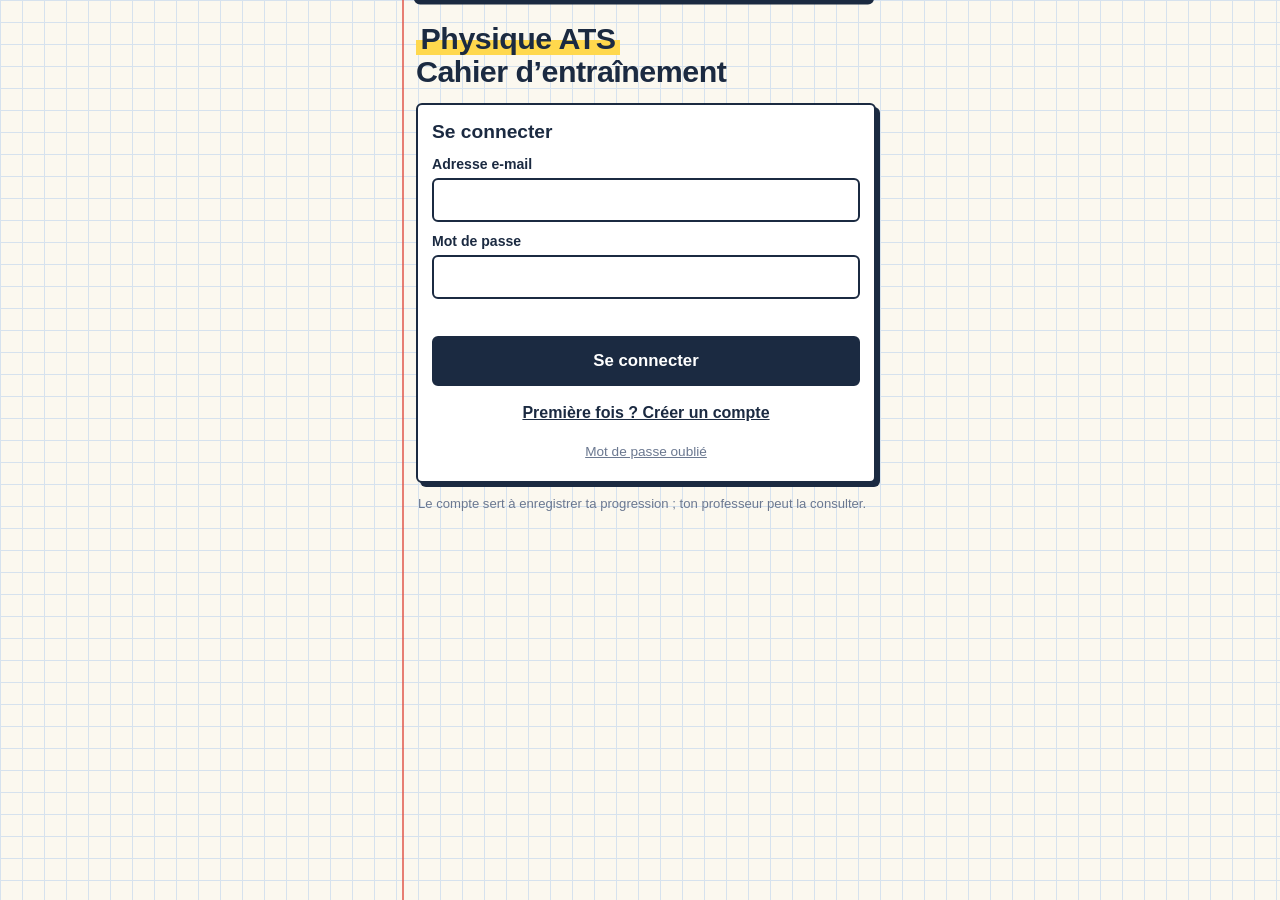
==== commit 06edcc47: "Add files via upload" ====
--- a/index.html
+++ b/index.html
@@ -291,9 +291,34 @@
   .niv.fait.roi{background:var(--vert);border-color:#1e6b3f;box-shadow:3px 3px 0 #1e6b3f;color:#fff}
   .niv.fait.roi .num{background:#fff;border-color:#fff;color:#1e6b3f}
   .niv.fait.roi .marque{color:#fff}
+  /* ---------- badges ---------- */
+  .points .liensP{display:flex;gap:2px}
+  .points .liensP .leger{padding:8px 9px}
+  .bf{margin:16px 0 8px;font-size:1rem;font-weight:800;display:flex;justify-content:space-between;align-items:baseline;border-bottom:2px solid var(--encre);padding-bottom:4px}
+  .bf small{font-size:.8rem;font-weight:700;color:var(--gris)}
+  .bgrille{display:grid;grid-template-columns:1fr 1fr;gap:8px}
+  .bdg{background:#fff;border:2px solid #b9c3d1;border-radius:6px;padding:9px 8px 8px;display:flex;flex-direction:column;align-items:center;text-align:center;gap:3px;color:#8d98a8}
+  .bdg .bi{width:38px;height:38px;fill:none;stroke:#b9c3d1;stroke-width:2;stroke-linecap:round;stroke-linejoin:round}
+  .bdg .bi circle{fill:#f1f3f6}
+  .bdg .bn{font-weight:800;font-size:.86rem;line-height:1.15}
+  .bdg .bc{font-size:.72rem;line-height:1.2}
+  .bdg.ok{border-color:var(--encre);box-shadow:3px 3px 0 var(--encre);color:var(--encre)}
+  .bdg.ok .bi{stroke:var(--encre)}
+  .bdg.ok .bi circle{fill:var(--jaune)}
+  .bdg.ok .bc{color:var(--gris)}
+  .finBadges{margin:-6px 0 22px;text-align:left}
+  .finBadges:empty{display:none}
+  .finBadges .fbt{margin:0 0 8px !important;font-weight:800;color:var(--encre) !important;text-align:center;text-transform:uppercase;font-size:.8rem;letter-spacing:.5px}
+  .finBadges .bgrille{justify-content:center}
+  .finBadges .bdg:only-child{grid-column:1 / -1;max-width:230px;margin:0 auto;width:100%}
+  .toastB{position:fixed;left:50%;top:10px;transform:translate(-50%,-140%);z-index:50;width:min(460px,calc(100% - 28px));background:var(--jaune);border:3px solid var(--encre);border-radius:6px;box-shadow:4px 4px 0 var(--encre);padding:9px 12px;pointer-events:none;transition:transform .25s;display:flex;flex-direction:column;gap:1px}
+  .toastB.vu{transform:translate(-50%,0)}
+  .toastB b{font-size:.78rem;text-transform:uppercase;letter-spacing:.5px}
+  .toastB span{font-weight:800;font-size:1rem}
 </style>
 </head>
 <body>
+<div class="toastB" id="toastB" role="status" aria-live="polite"></div>
 <div class="page">
   <section class="ecran actif" id="accueil">
     <div class="bandeau" id="bandeau" style="display:none"><span class="bl">Nouveau</span><div class="bd"><span id="bandeauT"></span></div></div>
@@ -311,7 +336,7 @@
     </div>
     <div class="compte" id="compte" style="display:none"><span>Connecté : <b id="qui"></b> <button class="lien" id="renom" type="button">modifier</button></span><button class="lien" id="sortir">Se déconnecter</button></div>
     <form class="renom" id="renomF" style="display:none"><input id="renomI" type="text" maxlength="60" autocomplete="name" aria-label="Prénom et nom"><button class="gros" type="submit">Enregistrer</button></form>
-    <div class="points"><span class="pts"><b id="mesPts">0</b> <span id="mesPtsL">points</span></span><button class="leger" id="classB" type="button" style="display:none">Classement</button></div>
+    <div class="points"><span class="pts"><b id="mesPts">0</b> <span id="mesPtsL">points</span></span><span class="liensP"><button class="leger" id="badgesB" type="button">Badges</button><button class="leger" id="classB" type="button" style="display:none">Classement</button></span></div>
     <div id="outilsProf" style="display:none">
       <button class="gros" id="suivi" style="margin-bottom:10px">Suivi des élèves</button>
       <button class="gros second" id="bandB" type="button" style="margin:0 0 12px">Modifier le bandeau</button>
@@ -340,6 +365,11 @@
   <section class="ecran" id="suiviE">
     <div class="haut"><button class="ferme" id="sRetour" aria-label="Retour">✕</button><h2 style="margin:0;flex:1">Suivi des élèves</h2><button class="lien" id="sMaj">Actualiser</button></div>
     <div class="bloc tableau" id="sTable"></div>
+  </section>
+
+  <section class="ecran" id="badgesE">
+    <div class="haut"><button class="ferme" id="bRetour" aria-label="Retour">✕</button><h2 style="margin:0;flex:1">Badges</h2><b id="bCompte"></b></div>
+    <div id="bListe"></div>
   </section>
 
   <section class="ecran" id="classE">
@@ -372,6 +402,7 @@
       <h2 id="finTitre"></h2>
       <p id="finTexte"></p>
       <p class="gain" id="finGain"></p>
+      <div class="finBadges" id="finBadges"></div>
       <button class="gros" id="finSuivant"></button>
       <button class="gros second" id="finEncore">Série suivante pour la couronne</button>
       <button class="leger" id="finMenu">Retour au menu</button>
@@ -2945,7 +2976,7 @@
   try{
     const t=await monJeton(), d=await appel(DOCS()+'/'+session.uid,null,{method:'GET',headers:{Authorization:'Bearer '+t}});
     const p=deCarte(d.fields&&d.fields.prog), e=deCarte(d.fields&&d.fields.essais), x=deCarte(d.fields&&d.fields.echecs);
-    for(const k in p) prog[k]= /_c$|_v$|_q\d+$/.test(k)? (prog[k]||0)|p[k] : Math.max(prog[k]||0,p[k]);
+    for(const k in p) prog[k]= /_c$|_v$|_q\d+$|^bdg\d$/.test(k)? (prog[k]||0)|p[k] : Math.max(prog[k]||0,p[k]);
     for(const k in e) essais[k]=Math.max(essais[k]||0,e[k]);
     for(const k in x) echecs[k]=Math.max(echecs[k]||0,x[k]);
     if(!session.nom&&d.fields&&d.fields.nom){ session.nom=d.fields.nom.stringValue||''; try{ localStorage.setItem(CLE_S,JSON.stringify(session)); }catch(x){} }
@@ -3020,7 +3051,77 @@
 }
 const ptsTxt=n=>n+' point'+(n>1?'s':'');
 
+/* ---------- badges (honorifiques, privés : ni points, ni classement, ni suivi) ----------
+   Acquis = bits de prog.bdg0 (badges 0 à 29) et prog.bdg1 (30 à 59), fusion par OU. Les numéros ne doivent jamais changer.
+   Compteurs associés dans prog : <exercice>_e<niveau> (échecs sur ce niveau), str / strM (séries réussies d'affilée, record),
+   jr / jn / jM (dernier jour joué, jours d'affilée, record). */
+const FAM={prog:'Progression',cour:'Couronnes',sf:'Sans faute',pers:'Persévérance',pts:'Points',q:'Questions',reg:'Régularité'};
+const I_B={
+ prog:'<path d="M9 16.5 L14 21.5 L23 10.5"/>',
+ cour:'<path d="M6 22 L5 11 L11 16 L16 8 L21 16 L27 11 L26 22 Z"/>',
+ sf:'<path d="M16 6 L19 13 L26.5 13.6 L20.8 18.4 L22.6 25.8 L16 21.8 L9.4 25.8 L11.2 18.4 L5.5 13.6 L13 13 Z"/>',
+ pers:'<path d="M8 20 Q8 11 16 11 Q24 11 24 20 M5 20 H27 M16 11 V7"/>',
+ pts:'<path d="M16 6 V26 M6 16 H26"/>',
+ q:'<path d="M11.5 12.5 Q11.5 8 16 8 Q20.5 8 20.5 12 Q20.5 15 16 16.5 V19.5 M16 23.5 V24.5"/>',
+ reg:'<path d="M7 10 H25 V25 H7 Z M7 14.5 H25 M11.5 7 V11 M20.5 7 V11"/>'};
+const BADGES=(()=>{
+  const L=[
+   [0,'prog','Premier pas','Valider 1 niveau',e=>e.niv>=1],[1,'prog','Lancé','Valider 10 niveaux',e=>e.niv>=10],[2,'prog','En route','Valider 25 niveaux',e=>e.niv>=25],[3,'prog','Marathonien','Valider 50 niveaux',e=>e.niv>=50],
+   [4,'prog','Activité bouclée','Valider tous les niveaux d’une activité',e=>e.exoV],[5,'prog','Chapitre bouclé','Valider toutes les activités d’un chapitre',e=>e.compV]];
+  THEMES_.forEach(([nom],i)=>{ if(i<7) L.push([7+i,'prog','Thématique : '+nom,'Valider tous les niveaux de la thématique',e=>e.themes[i]]); });
+  return L.concat([
+   [6,'prog','Cahier complet','Valider tous les niveaux du jeu',e=>e.niv>=e.tot],
+   [14,'cour','Première couronne','Obtenir 1 couronne',e=>e.cour>=1],[15,'cour','Tête couronnée','Obtenir 5 couronnes',e=>e.cour>=5],[16,'cour','Royal','Obtenir 15 couronnes',e=>e.cour>=15],[17,'cour','Empereur','Obtenir 30 couronnes',e=>e.cour>=30],
+   [18,'cour','Activité couronnée','Couronner tous les niveaux d’une activité',e=>e.exoC],
+   [19,'sf','Du premier coup','Valider un niveau sans aucun échec sur ce niveau',null],[20,'sf','Couronne parfaite','Obtenir une couronne sans aucun échec sur ce niveau',null],
+   [21,'sf','Série de 5','Réussir 5 séries d’affilée',e=>e.strM>=5],[22,'sf','Série de 10','Réussir 10 séries d’affilée',e=>e.strM>=10],[23,'sf','Série de 20','Réussir 20 séries d’affilée',e=>e.strM>=20],
+   [24,'pers','On apprend de ses erreurs','Atteindre 10 échecs',e=>e.ech>=10],[25,'pers','Têtu','Atteindre 100 échecs',e=>e.ech>=100],[26,'pers','Increvable','Atteindre 500 échecs',e=>e.ech>=500],[27,'pers','Indestructible','Atteindre 1000 échecs',e=>e.ech>=1000],
+   [28,'pers','Tenace','Valider un niveau après 5 échecs sur ce niveau',null],
+   [30,'pts','100 points','Atteindre 100 points',e=>e.pts>=100],[31,'pts','500 points','Atteindre 500 points',e=>e.pts>=500],[32,'pts','1000 points','Atteindre 1000 points',e=>e.pts>=1000],[33,'pts','2000 points','Atteindre 2000 points',e=>e.pts>=2000],
+   [34,'q','100 questions','Réussir 100 questions différentes',e=>e.q>=100],[35,'q','500 questions','Réussir 500 questions différentes',e=>e.q>=500],[36,'q','1000 questions','Réussir 1000 questions différentes',e=>e.q>=1000],
+   [37,'reg','3 jours de suite','Jouer 3 jours d’affilée',e=>e.jM>=3],[38,'reg','7 jours de suite','Jouer 7 jours d’affilée',e=>e.jM>=7]
+  ]).map(([i,f,n,d,t])=>({i,f,n,d,t}));
+});
+const aBadge=i=>!!((prog['bdg'+(i<30?0:1)]||0)>>(i<30?i:i-30)&1);
+const donneBadge=i=>{ const k='bdg'+(i<30?0:1); prog[k]=(prog[k]||0)|(1<<(i<30?i:i-30)); };
+function etatBadges(){                                          // tout ce qui se déduit de la progression enregistrée
+  const e={niv:0,tot:0,cour:0,q:0,exoV:false,exoC:false,compV:false,themes:[],ech:Object.values(echecs).reduce((a,b)=>a+(+b||0),0),pts:points(prog,echecs),strM:prog.strM||0,jM:prog.jM||0};
+  const th=THEMES.map(()=>({n:0,v:0}));
+  COMPETENCES.forEach(c=>{ let tout=true; c.exos.forEach(x=>{ const cle=c.id+'.'+x.id, n=x.niveaux.length, mv=masqueV(prog,cle,n), v=bits(mv), co=bits((prog[cle+'_c']||0)&mv);
+      e.niv+=v; e.tot+=n; e.cour+=co; if(v===n) e.exoV=true; else tout=false; if(co===n) e.exoC=true;
+      const t=th[themeDe(c)]; if(t){ t.n+=n; t.v+=v; }
+      for(let k=0;k<n;k++) e.q+=Math.min(bits(prog[cle+'_q'+k]||0),nbQ(c,x,k)); });
+    if(tout) e.compV=true; });
+  e.themes=th.map(t=>t.n>0&&t.v===t.n);
+  return e;
+}
+let LISTE_B=null;
+const listeBadges=()=>LISTE_B||(LISTE_B=BADGES().filter(b=>b.f!=='prog'||b.i<7||b.i>13||COMPETENCES.some(c=>themeDe(c)===b.i-7)));
+function badgesNouveaux(){                                      // attribue les badges mérités et renvoie ceux qui viennent d'être obtenus
+  const e=etatBadges(), out=[];
+  listeBadges().forEach(b=>{ if(b.t&&!aBadge(b.i)&&b.t(e)){ donneBadge(b.i); out.push(b); } });
+  return out;
+}
+function jourJoue(){                                            // jours d'affilée (jour local)
+  const j=Math.floor((Date.now()-new Date().getTimezoneOffset()*60000)/864e5); if(prog.jr===j) return;
+  prog.jn= prog.jr===j-1? (prog.jn||0)+1 : 1; prog.jr=j; prog.jM=Math.max(prog.jM||0,prog.jn);
+}
+const badgeH=(b,ok)=>'<div class="bdg'+(ok?' ok':'')+'"><svg class="bi" viewBox="0 0 32 32" aria-hidden="true"><circle cx="16" cy="16" r="14.5"/>'+I_B[b.f]+'</svg><span class="bn">'+b.n+'</span><span class="bc">'+b.d+'</span></div>';
+let minutB=null;
+function annonceBadges(l){                                      // bandeau en haut de l'écran, quelques secondes, sans gêner les boutons
+  if(!l||!l.length) return;
+  $('toastB').innerHTML='<b>'+(l.length>1? l.length+' nouveaux badges' : 'Nouveau badge')+'</b><span>'+(l.length>3? l.slice(0,3).map(b=>b.n).join(' · ')+' …' : l.map(b=>b.n).join(' · '))+'</span>';
+  $('toastB').classList.add('vu'); clearTimeout(minutB); minutB=setTimeout(()=>$('toastB').classList.remove('vu'),4500);
+}
+function ecranBadges(){
+  const L=listeBadges(), n=L.filter(b=>aBadge(b.i)).length; let h='';
+  Object.keys(FAM).forEach(f=>{ const G=L.filter(b=>b.f===f); if(!G.length) return;
+    h+='<h3 class="bf">'+FAM[f]+'<small>'+G.filter(b=>aBadge(b.i)).length+' / '+G.length+'</small></h3><div class="bgrille">'+G.map(b=>badgeH(b,aBadge(b.i))).join('')+'</div>'; });
+  $('bCompte').textContent=n+' / '+L.length; $('bListe').innerHTML=h; montre('badgesE');
+}
+
 const THEMES=[['Chimie','C'],['Mécanique','M'],['Thermodynamique','TH'],['Électricité','EL'],['Mécanique des fluides','F'],['Électromagnétisme','E'],['Ondes','ON']];
+const THEMES_=THEMES;
 const themeDe=comp=>THEMES.findIndex(t=>t[1]===comp.code.replace(/\d+$/,''));
 let theme=-1;
 function accueil(){
@@ -3118,7 +3219,7 @@
     $('expli').innerHTML= j? j.h+(sup.length?'<span class="legende">Les grandeurs utilisées sont fléchées en <b>bleu</b> sur le schéma.</span>':'') : explication(it.c,it.q,it.inst,p.exo.id);
     if(sup.length) $('schema').innerHTML=dessiner(it.c,[it.q].concat(it.don||[],sup));
   }
-  if(!juste){ const ce=p.comp.id+'.'+p.exo.id, av=points(prog,echecs); echecs[ce]=(echecs[ce]||0)+1; sauve(); if(points(prog,echecs)<av) $('verdict').textContent+=' (−1 point)'; }
+  if(!juste){ const ce=p.comp.id+'.'+p.exo.id, av=points(prog,echecs); echecs[ce]=(echecs[ce]||0)+1; prog[ce+'_e'+p.k]=(prog[ce+'_e'+p.k]||0)+1; prog.str=0; jourJoue(); const nvB=badgesNouveaux(); sauve(); if(points(prog,echecs)<av) $('verdict').textContent+=' (−1 point)'; annonceBadges(nvB); }
   $('suite').textContent= !juste?'Recommencer le niveau': (p.n===p.items.length-1?'Terminer le niveau':'Question suivante');
   if(juste){ if(p.items.length>5) $('pas').querySelector('i').style.width=(100*(p.n+1)/p.items.length)+'%'; else $('pas').children[p.n].className='ok'; }
   setTimeout(()=>$('suite').scrollIntoView({block:'nearest',behavior:'smooth'}),60);
@@ -3138,6 +3239,13 @@
   const avant=couronne(cleP,p.k); if(avant) prog[cleP+'_r'+p.k]=(prog[cleP+'_r'+p.k]||0)+1;
   let m=cochees(cleP,p.k); p.items.forEach(x=>{ m|=1<<x.jq; }); prog[cleP+'_q'+p.k]=m;
   const nb=bits(m), roi=nb>=p.total; if(roi) prog[cleP+'_c']=(prog[cleP+'_c']||0)|(1<<p.k);
+  const ek=prog[cleP+'_e'+p.k]||0, evB=[];                       // badges liés à l'événement
+  const ev=i=>{ if(!aBadge(i)){ donneBadge(i); evB.push(listeBadges().find(b=>b.i===i)); } };
+  if(!p.deja){ if(ek===0) ev(19); if(ek>=5) ev(28); }
+  if(roi&&!avant&&ek===0) ev(20);
+  prog.str=(prog.str||0)+1; prog.strM=Math.max(prog.strM||0,prog.str); jourJoue();
+  const nvB=evB.concat(badgesNouveaux());
+  $('finBadges').innerHTML= nvB.length? '<p class="fbt">'+(nvB.length>1?'Nouveaux badges':'Nouveau badge')+'</p><div class="bgrille">'+nvB.map(b=>badgeH(b,true)).join('')+'</div>' : '';
   sauve();
   const dernier=p.k===total-1, tous=bits(masqueV(prog,cleP,total))===total, gagneeIci=roi&&!avant, reste=p.total-nb;
   $('finCour').innerHTML=gagneeIci?COURONNE:''; $('finCour').style.display=gagneeIci?'block':'none';
@@ -3175,7 +3283,7 @@
   const email=$('cEmail').value.trim(), mdp=$('cMdp').value, nom= modeCreer? $('cNom').value.trim() : '';   // le nom ne sert qu'à la création
   if(modeCreer&&nom.length<3){ dit('Indiquer prénom et nom.'); return; }
   $('cOk').disabled=true; dit('Connexion…',true);
-  try{ await connexion(modeCreer,email,mdp,nom); $('cMdp').value=''; $('cNom').value=''; podiumGarde(); accueil(); litBandeau(); litPodium(); }
+  try{ await connexion(modeCreer,email,mdp,nom); $('cMdp').value=''; $('cNom').value=''; podiumGarde(); { const nvB=badgesNouveaux(); if(nvB.length) sauve(); accueil(); annonceBadges(nvB); } litBandeau(); litPodium(); }
   catch(e){ dit(e.message); }
   $('cOk').disabled=false;
 });
@@ -3310,6 +3418,8 @@
   }catch(e){ b.disabled=false; b.textContent='Erreur'; }
 });
 $('aideB').addEventListener('click',()=>{ const o=$('regles').style.display==='none'; $('regles').style.display=o?'block':'none'; $('aideB').classList.toggle('ouvert',o); $('aideB').setAttribute('aria-expanded',o); });
+$('badgesB').addEventListener('click',ecranBadges);
+$('bRetour').addEventListener('click',accueil);
 $('classB').addEventListener('click',classement);
 $('kMaj').addEventListener('click',classement);
 $('kRetour').addEventListener('click',accueil);
@@ -3338,7 +3448,7 @@
 });
 
 if(EN_LIGNE&&!session) ecranConnexion();
-else{ if(EN_LIGNE) podiumGarde(); accueil(); if(EN_LIGNE) litPodium(); if(EN_LIGNE) recupere().then(ok=>{ if(ok===false){ deconnexion(); ecranConnexion(); } else { sauve(); accueil(); litBandeau(); litPodium(); } }); }
+else{ if(EN_LIGNE) podiumGarde(); accueil(); if(EN_LIGNE) litPodium(); if(EN_LIGNE) recupere().then(ok=>{ if(ok===false){ deconnexion(); ecranConnexion(); } else { const nvB=badgesNouveaux(); sauve(); accueil(); litBandeau(); litPodium(); annonceBadges(nvB); } }); if(!EN_LIGNE){ const nvB=badgesNouveaux(); if(nvB.length){ sauve(); annonceBadges(nvB); } } }
 </script>
 </body>
 </html>
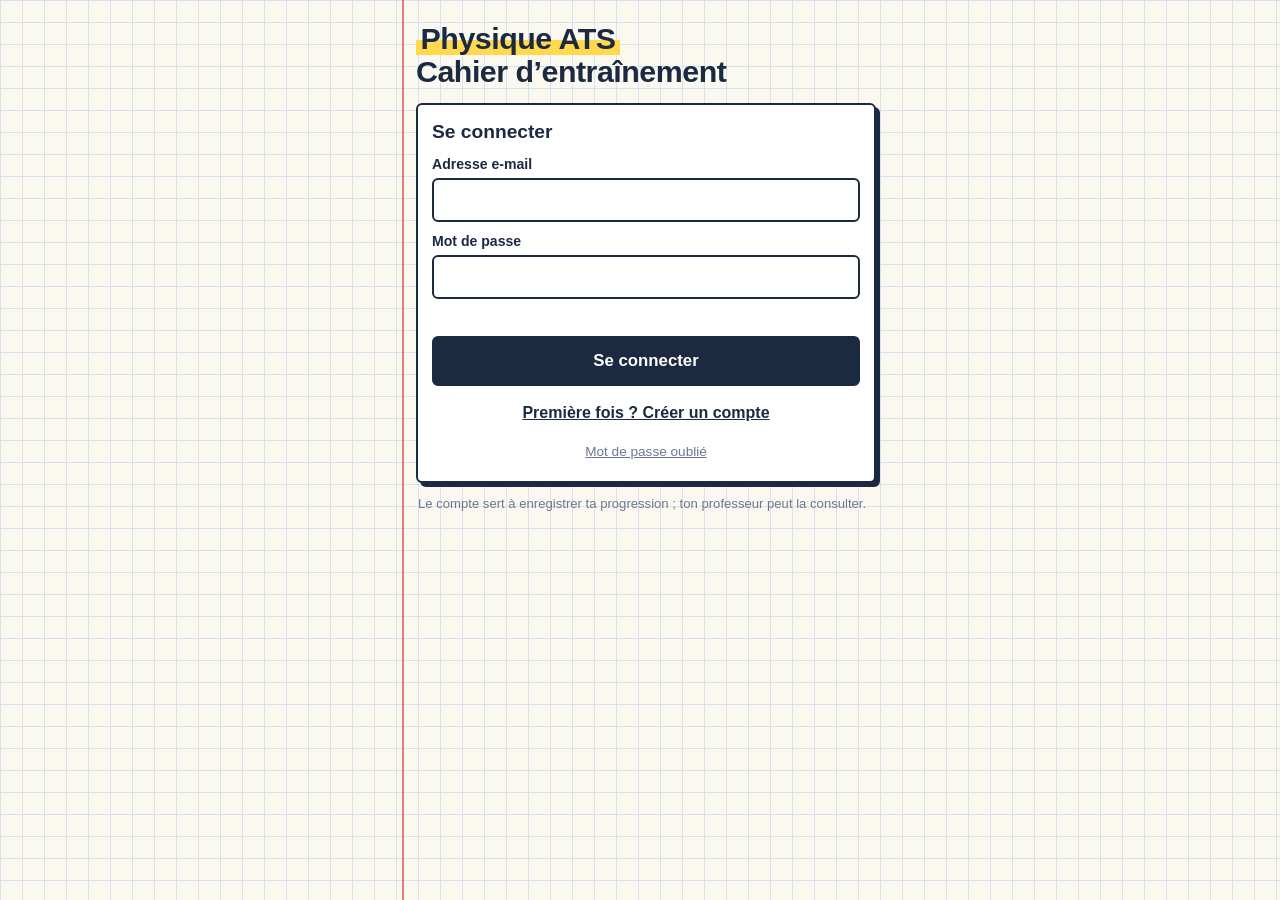
==== commit ee8b9fc2: "Add files via upload" ====
--- a/index.html
+++ b/index.html
@@ -315,12 +315,20 @@
   .toastB.vu{transform:translate(-50%,0)}
   .toastB b{font-size:.78rem;text-transform:uppercase;letter-spacing:.5px}
   .toastB span{font-weight:800;font-size:1rem}
+  .bdg .be{width:46px;height:46px;border-radius:50%;border:2px solid #b9c3d1;background:#f1f3f6;display:flex;align-items:center;justify-content:center;font-size:25px;line-height:1;filter:grayscale(1);opacity:.5;font-family:"Apple Color Emoji","Segoe UI Emoji","Noto Color Emoji",sans-serif}
+  .bdg.ok .be{border-color:var(--encre);background:#fff;filter:none;opacity:1;box-shadow:2px 2px 0 var(--encre)}
+  .bdg.ok{background:#fff6cf}
+  .bandeau.message{background:#fff}
+  .bandeau.message .bl{background:var(--marge)}
+  .toastB{transform:translate(-50%,-220%);visibility:hidden;opacity:0;transition:transform .25s,opacity .25s,visibility 0s .25s}
+  .toastB.vu{visibility:visible;opacity:1;transition:transform .25s,opacity .25s}
 </style>
 </head>
 <body>
 <div class="toastB" id="toastB" role="status" aria-live="polite"></div>
 <div class="page">
   <section class="ecran actif" id="accueil">
+    <div class="bandeau message" id="bandeau2" style="display:none"><span class="bl">Message</span><div class="bd"><span id="bandeau2T"></span></div></div>
     <div class="bandeau" id="bandeau" style="display:none"><span class="bl">Nouveau</span><div class="bd"><span id="bandeauT"></span></div></div>
     <div class="tete">
       <button class="aide" id="aideB" type="button" aria-label="Règles du jeu" aria-expanded="false">?</button>
@@ -339,8 +347,10 @@
     <div class="points"><span class="pts"><b id="mesPts">0</b> <span id="mesPtsL">points</span></span><span class="liensP"><button class="leger" id="badgesB" type="button">Badges</button><button class="leger" id="classB" type="button" style="display:none">Classement</button></span></div>
     <div id="outilsProf" style="display:none">
       <button class="gros" id="suivi" style="margin-bottom:10px">Suivi des élèves</button>
-      <button class="gros second" id="bandB" type="button" style="margin:0 0 12px">Modifier le bandeau</button>
+      <button class="gros second" id="bandB" type="button" style="margin:0 0 12px">Modifier le bandeau « Nouveau »</button>
       <form class="renom" id="bandF" style="display:none"><input id="bandI" type="text" maxlength="200" placeholder="Texte du bandeau (vide = pas de bandeau)" aria-label="Texte du bandeau"><button class="gros" type="submit">Publier</button></form>
+      <button class="gros second" id="msgB" type="button" style="margin:0 0 12px">Modifier le message aux élèves</button>
+      <form class="renom" id="msgF" style="display:none"><input id="msgI" type="text" maxlength="200" placeholder="Message aux élèves (vide = pas de message)" aria-label="Message aux élèves"><button class="gros" type="submit">Publier</button></form>
       <p class="msg" id="bandM"></p>
     </div>
     <div id="competences"></div>
@@ -2794,6 +2804,273 @@
 return ACT;
 })();
 
+/* =====================================================================
+   1 undecies. TH2 (suite) — CHANGEMENTS D'ÉTAT, BILANS AVEC CHANGEMENT D'ÉTAT, COMBUSTION
+   Liste validée par Thomas le 19/11 (« go je testerai »). Mêmes règles que l'activité 1 de TH2 :
+   rien hors programme, 20 à 30 questions par niveau, pas de grandeur à isoler : on demande quel bilan écrire.
+   ===================================================================== */
+const TH2B=(()=>{
+const it=I_, sb=(a,b)=>it(a)+'<sub>'+b+'</sub>';
+const P=it('P'), T=it('T'), Q=it('Q'), H=it('H'), m=it('m'), c=it('c'), v=it('v'), V=it('V'), n=it('n'), E=it('E'), tau=it('τ'), Pu=it('P');
+const Psat=sb('P','sat'), Tc=sb('T','c'), Pc=sb('P','c'), T1=sb('T','1'), T2=sb('T','2'), TF=sb('T','F'), Tfus=sb('T','fus'), Tvap=sb('T','vap'), Ts=sb('T','s');
+const xv=sb('x','v'), xl=sb('x','ℓ'), vl=sb('v','ℓ'), vv=sb('v','v'), mv=sb('m','v'), ml=sb('m','ℓ'), ms=sb('m','s'), mf=sb('m','f'), mc=sb('m','calo'), mcomb=sb('m','comb'), ncomb=sb('n','comb'), Mcomb=sb('M','comb');
+const cg=sb('c','g'), cl=sb('c','ℓ'), Lf=sb('L','fus'), Lv=sb('L','vap'), Ll=sb('L','liq'), Ls=sb('L','sol'), L12=sb('L','1→2');
+const dH='Δ'+H, dHS='Δ'+sb('H','Σ'), par=x=>'('+x+')', CO2='CO<sub>2</sub>', H2O='H<sub>2</sub>O', O2='O<sub>2</sub>';
+const tq=(sit,q,ok,faux,pr,o)=>Qz(TX(''),sit,q,ok,faux,pr,Object.assign({large:1},o));
+const eq=(sit,cible,ok,faux,pr,o)=>Qz(TX(''),sit,QE(cible),ok,faux,pr,Object.assign({large:[ok].concat(faux).some(h=>h.replace(/<[^>]+>/g,'').length>13)},o));
+const sq=(d,sit,q,ok,faux,pr,o)=>Qz(d,sit,q,ok,faux,pr,Object.assign({large:1},o));
+const tx=(s,x,y,a,cls,sz,gras)=>'<text class="txt '+(cls||'')+'" style="font-size:'+(sz||15)+'px;font-weight:'+(gras?700:400)+'" x="'+x+'" y="'+y+'" text-anchor="'+(a||'middle')+'">'+s+'</text>';
+const ital=s=>'<tspan font-style="italic">'+s+'</tspan>';
+const svs=(a,b)=>ital(a)+'<tspan style="font-size:10px" dy="3">'+b+'</tspan><tspan dy="-3" style="font-size:1px"> </tspan>';
+const chemin=(pts,cls,ep,extra)=>'<path class="fil '+(cls||'')+'" style="fill:none" stroke-width="'+(ep||2.4)+'" '+(extra||'')+' d="'+pts.map((p,i)=>(i?'L':'M')+p[0].toFixed(1)+' '+p[1].toFixed(1)).join(' ')+'"/>';
+const pastille=(x,y,cls,r)=>'<circle cx="'+x+'" cy="'+y+'" r="'+(r||4.5)+'" class="'+(cls||'')+'" '+(cls?'':'fill="#1b2a41"')+'/>';
+const axes=(nx,ny)=>seg(46,14,46,190,'',1.6)+seg(46,190,288,190,'',1.6)+tete(46,8,0,-1,'',5)+tete(294,190,1,0,'',5)+tx(nx,290,208,'end','',15)+tx(ny,38,16,'end','',15);
+
+/* ---------- diagramme (P, T) ---------- */
+const PT_T=[122,138], PT_C=[238,54];
+const cSub=Array.from({length:13},(_,i)=>{ const u=i/12; return [52+(PT_T[0]-52)*u, 184-(184-PT_T[1])*u*u]; });
+const cFus=Array.from({length:13},(_,i)=>{ const u=i/12; return [PT_T[0]+12*u, PT_T[1]-(PT_T[1]-22)*u]; });
+const cVap=Array.from({length:13},(_,i)=>{ const u=i/12; return [PT_T[0]+(PT_C[0]-PT_T[0])*u, PT_T[1]-(PT_T[1]-PT_C[1])*Math.pow(u,1.7)]; });
+const yVap=x=>PT_T[1]-(PT_T[1]-PT_C[1])*Math.pow((x-PT_T[0])/(PT_C[0]-PT_T[0]),1.7);   // ordonnée de la courbe de vaporisation
+function diagPT(o){ o=o||{};
+  let s=axes(ital('T'),ital('P'));
+  s+=chemin(cSub,o.hl==='sub'?'ask':'',o.hl==='sub'?3.4:2.4)+chemin(cFus,o.hl==='fus'?'ask':'',o.hl==='fus'?3.4:2.4)+chemin(cVap,o.hl==='vap'?'ask':'',o.hl==='vap'?3.4:2.4);
+  if(o.zones==='num') s+=tx('1',84,84,'middle','',19,1)+tx('2',180,56,'middle','',19,1)+tx('3',196,150,'middle','',19,1);
+  if(o.zones==='noms') s+=tx('solide',84,84,'middle','',14)+tx('liquide',180,56,'middle','',14)+tx('gaz',196,150,'middle','',14);
+  s+=pastille(PT_T[0],PT_T[1],o.pt==='T'?'ask':'',o.pt==='T'?6:4)+pastille(PT_C[0],PT_C[1],o.pt==='C'?'ask':'',o.pt==='C'?6:4);
+  if(o.noms!==false){ if(o.pt!=='T') s+=tx('T',PT_T[0]+10,PT_T[1]+16,'start','',14); if(o.pt!=='C') s+=tx('C',PT_C[0]+9,PT_C[1]+4,'start','',14); }
+  (o.pts||[]).forEach(([x,y,nom,cls])=>{ s+=pastille(x,y,cls||'aux',5)+(nom?tx(nom,x-9,y-7,'end',cls||'aux',15,1):''); });
+  if(o.fl){ const [x1,y1,x2,y2]=o.fl, d=Math.hypot(x2-x1,y2-y1); s+=seg(x1,y1,x2,y2,'ask',2.8)+tete(x2+(x2-x1)/d*5,y2+(y2-y1)/d*5,(x2-x1)/d,(y2-y1)/d,'ask',7)+tx('A',x1-(x2-x1)/d*14,y1-(y2-y1)/d*14+5,'middle','ask',15,1)+tx('B',x2+(x2-x1)/d*27,y2+(y2-y1)/d*27+5,'middle','ask',15,1); }
+  return svgM(300,214,s);
+}
+/* ---------- pression de vapeur saturante de l'eau (lecture) ---------- */
+function psat(o){ o=o||{};
+  const X=t=>52+t*1.9, Y=p=>180-p*72; let s='';
+  for(let t=0;t<=120;t+=20) s+='<path stroke="#d0d7e0" stroke-width="1" d="M'+X(t)+' 180 L'+X(t)+' 28"/>'+tx(String(t),X(t),196,'middle','',12);
+  for(let p=0;p<=2;p+=0.5) s+='<path stroke="#d0d7e0" stroke-width="1" d="M52 '+Y(p)+' L'+X(120)+' '+Y(p)+'"/>'+tx(String(p).replace('.',','),45,Y(p)+4,'end','',12);
+  s+=seg(52,22,52,180,'',1.6)+seg(52,180,X(120)+10,180,'',1.6)+tete(52,16,0,-1,'',5)+tete(X(120)+16,180,1,0,'',5)+tx(ital('θ')+' (°C)',X(120)+16,212,'end','',14)+tx(ital('P')+'<tspan style="font-size:10px" dy="3">sat</tspan><tspan dy="-3"> (bar)</tspan>',60,18,'start','',14);
+  const D=[[0,0.006],[20,0.023],[40,0.074],[60,0.2],[70,0.31],[80,0.5],[90,0.72],[100,1.0],[110,1.43],[120,2.0]];
+  s+=chemin(D.map(([t,p])=>[X(t),Y(p)]),'ask',2.8);
+  return svgM(300,216,s);
+}
+/* ---------- diagramme de Clapeyron (P, v) ---------- */
+const CX=u=>46+u*38, CY=p=>190-p*30, vL=p=>2-Math.sqrt(Math.max(0,5-p)/3), vV=p=>2+3*Math.pow(Math.max(0,5-p)/3,0.7);
+const cloche=(a,b,f)=>Array.from({length:25},(_,i)=>{ const p=a+(b-a)*i/24; return [CX(f(p)),CY(p)]; });
+function isoP(p,cls,ep){ const l=vL(p), r=vV(p);
+  const vap=Array.from({length:13},(_,i)=>{ const u=r+(6.35-r)*i/12; return [CX(u),CY(p*Math.pow(r/u,1.25))]; });
+  return chemin([[CX(l-0.1),CY(5.75)],[CX(l),CY(p)],[CX(r),CY(p)]].concat(vap.slice(1)),cls,ep||2.4); }
+function clap(o){ o=o||{};
+  let s='';
+  if(o.grad){ for(let u=1;u<=6;u++) s+='<path stroke="#d0d7e0" stroke-width="1" d="M'+CX(u)+' 190 L'+CX(u)+' 22"/>'+tx(String(u),CX(u),205,'middle','',12);
+    for(let p=1;p<=5;p++) s+='<path stroke="#d0d7e0" stroke-width="1" d="M46 '+CY(p)+' L288 '+CY(p)+'"/>'+tx(String(p),39,CY(p)+4,'end','',12); }
+  s+=seg(46,14,46,190,'',1.6)+seg(46,190,288,190,'',1.6)+tete(46,8,0,-1,'',5)+tete(294,190,1,0,'',5);
+  s+=tx(o.grad? ital('v')+' (L·kg<tspan style="font-size:9px" dy="-5">−1</tspan><tspan dy="5">)</tspan>' : ital('v'),290,o.grad?219:208,'end','',o.grad?13:15)+tx(o.grad? ital('P')+' (bar)' : ital('P'),o.grad?54:38,16,o.grad?'start':'end','',o.grad?13:15);
+  s+=chemin(cloche(0.35,5,vL),o.hl==='eb'?'ask':'',o.hl==='eb'?3.6:2.2,o.hl==='eb'?'':'stroke-dasharray="6 4"')+chemin(cloche(5,0.35,vV),o.hl==='ro'?'ask':'',o.hl==='ro'?3.6:2.2,o.hl==='ro'?'':'stroke-dasharray="6 4"');
+  (o.iso||[]).forEach(([p,cls,nom])=>{ s+=isoP(p,cls===undefined?'aux':cls); if(nom) s+=tx(nom,CX(6.3),CY(p*Math.pow(vV(p)/6.3,1.25))-7,'end',cls===undefined?'aux':cls,13,1); });
+  if(o.sup) s+='<path class="fil aux" style="fill:none" stroke-width="2.4" d="M'+CX(0.95)+' '+CY(5.85)+' C'+CX(1.6)+' '+CY(4.6)+' '+CX(2.6)+' '+CY(5.5)+' '+CX(6.35)+' '+CY(3.6)+'"/>'+tx(ital('T')+' &gt; '+svs('T','c'),CX(6.3),CY(3.75)-9,'end','aux',13,1);
+  if(o.crit) s+=pastille(CX(2),CY(5),'ask',6);
+  if(o.zones) s+=tx('1',CX(0.6),CY(2.6),'middle','',19,1)+tx('2',CX(2.7),CY(1.3),'middle','',19,1)+tx('3',CX(5.6),CY(4.2),'middle','',19,1);
+  if(o.palier){ const p=o.palier, l=vL(p), r=vV(p); s+=seg(CX(l),CY(p),CX(r),CY(p),'ask',3.6); }
+  if(o.LV){ const p=o.LV[0], f=o.LV[1], l=vL(p), r=vV(p);
+    s+=pastille(CX(l),CY(p),'',4.5)+pastille(CX(r),CY(p),'',4.5)+tx('L',CX(l)-13,CY(p)+5,'end','',14,1)+tx('V',CX(r)+9,CY(p)-8,'start','',14,1);
+    if(f!==undefined&&f!==null) s+=pastille(CX(l+(r-l)*f),CY(p),'ask',5.5)+tx('M',CX(l+(r-l)*f),CY(p)-10,'middle','ask',14,1); }
+  (o.pts||[]).forEach(([u,p,nom,cls])=>{ s+=pastille(CX(u),CY(p),cls||'ask',5.5)+(nom? (u<2? tx(nom,CX(u)-11,CY(p)+16,'end',cls||'ask',14,1) : tx(nom,CX(u)+6,CY(p)-10,'start',cls||'ask',14,1)) :''); });
+  if(o.fl){ const [u1,p1,u2,p2]=o.fl; s+=seg(CX(u1),CY(p1)-12,CX(u2),CY(p2)-12,'ask',2.4)+tete(CX(u2)+(u2>u1?5:-5),CY(p2)-12,u2>u1?1:-1,0,'ask',7); }
+  return svgM(300,o.grad?224:214,s);
+}
+/* ---------- T(t) d'un glaçon chauffé à puissance constante ---------- */
+function courbeT(hl,sansNoms){
+  let s=seg(46,14,46,190,'',1.6)+seg(46,190,288,190,'',1.6)+tete(46,8,0,-1,'',5)+tete(294,190,1,0,'',5)+tx(ital('t'),290,208,'end','',15)+tx(ital('θ'),38,16,'end','',15);
+  const A=[[50,172],[72,146],[104,146],[160,86],[262,86],[282,70]], C=k=>hl===k?'ask':'aux';
+  s+=tir_(46,146,72,146)+tir_(46,86,160,86)+tx('0 °C',42,150,'end','',11)+tx('100 °C',42,90,'end','',11);
+  [['g',0],['pf',1],['l',2],['pv',3],['v',4]].forEach(([k,i])=>{ s+=seg(A[i][0],A[i][1],A[i+1][0],A[i+1][1],C(k),hl===k?3.8:2.6); });
+  if(!sansNoms) s+=tx('glace',80,172,'start','',11)+tx('eau liquide',136,126,'start','',11)+tx('vapeur',262,60,'middle','',11);
+  return svgM(300,214,s);
+}
+/* ---------- calorimètre ---------- */
+function calo(o){
+  let s='<rect x="78" y="40" width="144" height="124" rx="6" fill="#eef1f5" stroke="#1b2a41" stroke-width="2.4"/>';
+  s+='<rect x="90" y="52" width="120" height="100" fill="#fff" stroke="#1b2a41" stroke-width="1.6"/><rect x="91" y="86" width="118" height="65" fill="#d5e6fa" stroke="none"/>'+seg(90,86,210,86,'aux',1.4);
+  s+='<rect x="70" y="30" width="160" height="12" rx="3" fill="#9aa7b8" stroke="#1b2a41" stroke-width="2"/>';
+  s+=seg(186,14,186,128,'',2.2)+'<circle cx="186" cy="131" r="4.5" fill="#d8432f" stroke="#1b2a41" stroke-width="1.4"/>'+tx('thermomètre',196,20,'start','',12);
+  if(o.glace) s+='<rect x="112" y="78" width="30" height="24" rx="3" fill="#fff" stroke="#1b2a41" stroke-width="2" transform="rotate(-10 127 90)"/>';
+  (o.leg||[]).forEach((l,i)=>{ s+=tx(l,150,186+i*17,'middle',i?'':'aux',13); });
+  return svgM(300,190+(o.leg||[]).length*17-10,s);
+}
+
+/* ================= Activité « Changements d'état » ================= */
+const CHG=['Fusion','Solidification','Vaporisation','Liquéfaction','Sublimation','Condensation'];
+const voc=(a,b,k)=>tq('Un corps pur passe de l’état '+a+' à l’état '+b+'.','Nom de ce changement d’état ?',CHG[k],[CHG[(k+1)%6],CHG[(k+3)%6],CHG[(k+4)%6]],[CHG[k]+' : passage de l’état '+a+' à l’état '+b]);
+const ZPT=['La zone 1','La zone 2','La zone 3'], PTD='Diagramme d’état ('+P+', '+T+') d’un corps pur.';
+const zone=(k,nom,pr)=>sq(diagPT({zones:'num'}),PTD,'Quelle zone correspond '+nom+' ?',ZPT[k],ZPT.filter((_,j)=>j!==k).concat(['Aucune des trois']),pr);
+const COURB=['Courbe de fusion','Courbe de vaporisation','Courbe de sublimation','Courbe de rosée'];
+const courbe=(hl,k,pr)=>sq(diagPT({zones:'noms',hl}),PTD+' Une courbe est tracée en orange.','Quel est son nom ?',COURB[k],COURB.filter((_,j)=>j!==k),pr);
+const N1=[
+ voc('solide','liquide',0),voc('liquide','solide',1),voc('liquide','gazeux',2),voc('gazeux','liquide',3),voc('solide','gazeux',4),voc('gazeux','solide',5),
+ zone(0,'au solide',['Le solide existe aux basses températures et aux pressions élevées']),
+ zone(1,'au liquide',['Le liquide se trouve entre la courbe de fusion et la courbe de vaporisation']),
+ zone(2,'au gaz',['Le gaz existe aux basses pressions et aux températures élevées']),
+ courbe('fus',0,['Elle sépare le domaine du solide de celui du liquide']),
+ courbe('vap',1,['Elle sépare le domaine du liquide de celui du gaz, du point triple au point critique']),
+ courbe('sub',2,['Elle sépare le domaine du solide de celui du gaz']),
+ sq(diagPT({zones:'noms',pt:'T',noms:false}),PTD+' Les trois courbes se rejoignent au point orange.','Quel est le nom de ce point ?','Le point triple',['Le point critique','Le point d’ébullition','Le point de rosée'],['C’est le seul point commun aux trois courbes']),
+ tq('On place un corps pur à la température et à la pression de son point triple.','Que peut-on observer ?','Les trois phases coexistent',['Seul le liquide existe','Le liquide et le gaz ne se distinguent plus','Aucune phase n’est stable'],['Le point triple est le seul état où solide, liquide et gaz sont en équilibre']),
+ sq(diagPT({zones:'noms',pt:'C',noms:false}),PTD+' La courbe de vaporisation s’arrête au point orange.','Quel est le nom de ce point ?','Le point critique',['Le point triple','Le point de fusion','Le point de rosée'],['La courbe de vaporisation va du point triple au point critique']),
+ tq('Un corps pur est porté à une température supérieure à '+Tc+' et à une pression supérieure à '+Pc+' (point critique).','Que peut-on dire de son état ?','On ne distingue plus liquide et gaz',['C’est un solide','Les trois phases coexistent','C’est un mélange de liquide et de vapeur'],['Au-delà du point critique, il n’y a plus de changement d’état entre liquide et gaz : on parle de fluide supercritique']),
+ sq(diagPT({zones:'noms',pts:[[183,yVap(183),'A','ask']]}),PTD+' Le point A est sur la courbe de vaporisation.','Quel est l’état du corps en A ?','Liquide et vapeur en équilibre',['Liquide seul','Vapeur seule','Solide et liquide en équilibre'],['Sur une courbe du diagramme, les deux phases qu’elle sépare coexistent']),
+ sq(diagPT({zones:'num',pts:[[240,166,'A','ask']]}),PTD,'Quel est l’état du corps au point A ?','Gaz',['Liquide','Solide','Liquide et gaz en équilibre'],['Le point A est dans le domaine des basses pressions et des températures élevées : celui du gaz']),
+ sq(diagPT({zones:'noms',fl:[66,104,166,104]}),PTD+' On chauffe le corps à pression constante, de A à B.','Quel changement d’état subit-il ?','Une fusion',['Une vaporisation','Une sublimation','Une solidification'],['Le trajet horizontal traverse la courbe de fusion, du domaine du solide vers celui du liquide']),
+ sq(diagPT({zones:'noms',fl:[215,62,215,122]}),PTD+' On détend le corps à température constante, de A à B.','Quel changement d’état subit-il ?','Une vaporisation',['Une liquéfaction','Une fusion','Une sublimation'],['Le trajet vertical traverse la courbe de vaporisation, du domaine du liquide vers celui du gaz']),
+ sq(diagPT({zones:'noms',fl:[60,166,140,166]}),PTD+' On chauffe le corps à pression constante, de A à B, sous une pression inférieure à celle du point triple.','Quel changement d’état subit-il ?','Une sublimation',['Une fusion','Une vaporisation','Une condensation'],['Sous la pression du point triple, le liquide n’existe pas : le solide passe directement à l’état gazeux']),
+ tq('On considère la pression de vapeur saturante '+Psat+'('+T+') d’un corps pur.','Que représente-t-elle ?','La pression à laquelle liquide et vapeur coexistent à la température '+T,['La pression du point triple','La pression maximale que peut supporter le liquide','La pression atmosphérique'],['C’est la pression lue sur la courbe de vaporisation, à la température '+T]),
+ tq('On considère la pression de vapeur saturante '+Psat+'('+T+').','Comment varie-t-elle avec la température ?','Elle augmente',['Elle diminue','Elle reste constante','Elle augmente puis diminue'],['La courbe de vaporisation est croissante dans le diagramme ('+P+', '+T+')']),
+ tq('En altitude, la pression atmosphérique est plus faible qu’au niveau de la mer.','Que devient la température d’ébullition de l’eau ?','Elle diminue',['Elle augmente','Elle ne change pas','L’eau ne peut plus bouillir'],['L’eau bout quand '+Psat+'('+T+') atteint la pression extérieure.',Psat+' augmente avec '+T+' : une pression plus faible est atteinte à une température plus basse']),
+ tq('Un corps pur change d’état sous une pression fixée.','Comment évolue sa température pendant le changement d’état ?','Elle reste constante',['Elle augmente','Elle diminue','Elle augmente puis diminue'],['À pression fixée, les deux phases ne coexistent qu’à une seule température, lue sur la courbe du diagramme ('+P+', '+T+')'])
+];
+
+const CLD='Diagramme de Clapeyron ('+P+', '+v+') d’un corps pur.', ZCL=['La zone 1','La zone 2','La zone 3'], ETATS=['Liquide','Liquide et vapeur en équilibre','Vapeur sèche','Solide'];
+const zc=(k,q,pr)=>sq(clap({zones:1}),CLD+' La courbe de saturation est en pointillés.',q,ETATS[k],ETATS.filter((_,j)=>j!==k),pr);
+const N2=[
+ tq('On trace le diagramme de Clapeyron ('+P+', '+v+') d’un corps pur.','Que représente '+v+' ?','Le volume massique, '+v+' = '+FR(V,m),['Le volume total du système','La vitesse des molécules','Le volume molaire'],['On porte en abscisse le volume occupé par un kilogramme du corps']),
+ tq('On considère le volume massique '+v+'.','Quelle est son unité ?','m<sup>3</sup>·kg<sup>−1</sup>',['kg·m<sup>−3</sup>','m<sup>3</sup>','m<sup>3</sup>·mol<sup>−1</sup>'],[v+' = '+FR(V,m)+' : un volume divisé par une masse']),
+ sq(clap({hl:'eb'}),CLD+' La branche gauche de la courbe de saturation est en orange.','Quel est son nom ?','Courbe d’ébullition',['Courbe de rosée','Courbe de fusion','Isotherme critique'],['Sur cette branche le corps est un liquide saturant : la première bulle de vapeur y apparaît']),
+ sq(clap({hl:'ro'}),CLD+' La branche droite de la courbe de saturation est en orange.','Quel est son nom ?','Courbe de rosée',['Courbe d’ébullition','Courbe de sublimation','Isotherme critique'],['Sur cette branche le corps est une vapeur saturante : la première goutte de liquide y apparaît']),
+ sq(clap({crit:1}),CLD+' Le sommet de la courbe de saturation est repéré en orange.','Quel est le nom de ce point ?','Le point critique',['Le point triple','Le point de rosée','Le point d’ébullition'],['Les courbes d’ébullition et de rosée se rejoignent au point critique']),
+ zc(0,'Quel est l’état du corps dans la zone 1 ?',['À gauche de la courbe d’ébullition, le volume massique est petit : le corps est liquide']),
+ zc(2,'Quel est l’état du corps dans la zone 3 ?',['À droite de la courbe de rosée, le volume massique est grand : le corps est une vapeur sèche']),
+ zc(1,'Quel est l’état du corps dans la zone 2 ?',['Sous la courbe de saturation, le liquide et la vapeur coexistent']),
+ sq(clap({iso:[[2,'aux']],pts:[[vL(2),2,'A']]}),CLD+' Le point A est sur la courbe d’ébullition.','Quel est l’état du corps en A ?','Liquide saturant : la première bulle de vapeur apparaît',['Vapeur saturante : la première goutte de liquide apparaît','Vapeur sèche','Moitié liquide, moitié vapeur'],['Sur la courbe d’ébullition, le corps est entièrement liquide, à la limite de la vaporisation']),
+ sq(clap({iso:[[2,'aux']],pts:[[vV(2),2,'A']]}),CLD+' Le point A est sur la courbe de rosée.','Quel est l’état du corps en A ?','Vapeur saturante : la première goutte de liquide apparaît',['Liquide saturant : la première bulle de vapeur apparaît','Liquide seul','Moitié liquide, moitié vapeur'],['Sur la courbe de rosée, le corps est entièrement gazeux, à la limite de la liquéfaction']),
+ tq('On trace les isothermes d’Andrews d’un corps pur.','De quoi s’agit-il ?','Des courbes à température constante dans le diagramme ('+P+', '+v+')',['Des courbes à pression constante dans le diagramme ('+P+', '+T+')','Des courbes à volume constant','De la courbe de saturation'],['Chaque isotherme donne '+P+' en fonction de '+v+' à une température fixée']),
+ sq(clap({iso:[[2,'aux']],palier:2}),CLD+' Le palier d’une isotherme de température '+T+' est en orange.','Que vaut la pression sur ce palier ?',Psat+'('+T+'), constante',['La pression critique '+Pc,'Elle augmente de gauche à droite','Elle diminue de gauche à droite'],['Tant que liquide et vapeur coexistent à la température '+T+', la pression reste égale à la pression de vapeur saturante']),
+ sq(clap({iso:[[2,'aux']],palier:2,fl:[4.4,2,2.2,2]}),CLD+' On parcourt le palier dans le sens de la flèche : '+v+' diminue.','Que se passe-t-il ?','La vapeur se liquéfie progressivement',['Le liquide se vaporise progressivement','La pression augmente','La température diminue'],['De la courbe de rosée vers la courbe d’ébullition, la proportion de liquide augmente, à pression et température constantes']),
+ sq(clap({iso:[[2,'aux']],LV:[2,null]}),CLD+' On comprime une vapeur à température constante '+T+' &lt; '+Tc+'.','Où apparaît la première goutte de liquide ?','Au point V, sur la courbe de rosée',['Au point L, sur la courbe d’ébullition','Au milieu du palier','Au point critique'],['La compression amène la vapeur sèche sur la courbe de rosée : c’est là que la liquéfaction commence']),
+ sq(clap({iso:[[2,'aux']],LV:[2,null]}),CLD+' On comprime une vapeur à température constante ; la liquéfaction commence en V.','Où se termine-t-elle ?','Au point L, sur la courbe d’ébullition',['Au point V','Au milieu du palier','Au point critique'],['Au bout du palier, en L, tout le corps est liquide']),
+ sq(clap({iso:[[2,'aux']],LV:[2,null]}),CLD+' On détend un liquide à température constante.','Où apparaît la première bulle de vapeur ?','Au point L, sur la courbe d’ébullition',['Au point V, sur la courbe de rosée','Au milieu du palier','Au point critique'],['La détente amène le liquide sur la courbe d’ébullition : c’est là que la vaporisation commence']),
+ sq(clap({sup:1}),CLD+' On a tracé une isotherme de température '+T+' &gt; '+Tc+'.','Présente-t-elle un palier ?','Non : il n’y a plus de changement d’état',['Oui, plus long que les autres','Oui, à la pression critique','Oui, mais il est vertical'],['Au-dessus de la température critique, on ne peut plus liquéfier le gaz par compression']),
+ sq(clap({iso:[[2,'aux','a'],[3.5,'','b']]}),CLD+' Deux isothermes a et b sont tracées, de températures différentes.','Laquelle correspond à la température la plus élevée ?','L’isotherme b',['L’isotherme a','Elles ont la même température','On ne peut pas savoir'],['Le palier de b est à une pression plus élevée.',Psat+' augmente avec la température']),
+ sq(clap({iso:[[2,'aux','a'],[3.5,'','b']]}),CLD+' Deux isothermes sont tracées.','Comment évolue la longueur du palier quand la température augmente ?','Elle diminue',['Elle augmente','Elle ne change pas','Elle double'],['Les courbes d’ébullition et de rosée se rapprochent quand on monte vers le point critique']),
+ sq(clap({iso:[[3.5,'aux']]}),CLD+' On augmente la température jusqu’à la température critique '+Tc+'.','Que devient le palier ?','Il se réduit à un point : le point critique',['Il devient vertical','Il occupe toute la largeur du diagramme','Il passe sous l’axe des abscisses'],['La longueur du palier diminue quand '+T+' augmente et s’annule à la température critique']),
+ sq(clap({iso:[[2,'aux']]}),CLD+' Dans le domaine du liquide, l’isotherme est presque verticale.','Pourquoi ?','Un liquide est très peu compressible',['Un liquide est très compressible','La température du liquide augmente','La pression du liquide est toujours nulle'],['Il faut une très grande variation de pression pour modifier un peu le volume massique d’un liquide']),
+ sq(clap({grad:1,iso:[[2,'aux']],palier:2}),CLD,'Que vaut la pression de vapeur saturante à la température de cette isotherme ?','2 bar',['5 bar','1 bar','3 bar'],['On lit l’ordonnée du palier de l’isotherme']),
+ sq(clap({grad:1,iso:[[2,'aux']],LV:[2,null]}),CLD,'Que vaut le volume massique '+vv+' de la vapeur saturante ?','5 L·kg<sup>−1</sup>',['1 L·kg<sup>−1</sup>','2 L·kg<sup>−1</sup>','3 L·kg<sup>−1</sup>'],['On lit l’abscisse du point V, extrémité droite du palier, sur la courbe de rosée'])
+];
+
+const DIP='Mélange liquide-vapeur d’un corps pur, de masse totale '+m+' = '+ml+' + '+mv+'.', LMV='Le point M représente un mélange liquide-vapeur sur le palier LV.';
+const N3=[
+ eq(DIP,'Titre massique en vapeur '+xv,FR(mv,m),[FR(ml,m),FR(mv,ml),FR(m,mv)],['Le titre massique en vapeur est la proportion massique de vapeur dans le mélange']),
+ eq(DIP+' On note '+xv+' le titre massique en vapeur.','Titre massique en liquide '+xl,'1 − '+xv,[xv+' − 1',FR('1',xv),xv],[xl+' = '+FR(ml,m)+' et '+ml+' + '+mv+' = '+m]),
+ tq('On considère le titre massique en vapeur '+xv+' d’un mélange liquide-vapeur.','Entre quelles valeurs est-il compris ?','Entre 0 et 1',['Entre −1 et 1','Entre 0 et 100','Il est toujours supérieur à 1'],[xv+' = '+FR(mv,m)+', avec 0 ≤ '+mv+' ≤ '+m]),
+ eq('Le corps est un liquide saturant (point L du palier).',xv,'0',['1','0,5',FR(vl,vv)],['Au point L, tout le corps est liquide : '+mv+' = 0']),
+ eq('Le corps est une vapeur saturante (point V du palier).',xv,'1',['0','0,5',FR(vv,vl)],['Au point V, tout le corps est gazeux : '+mv+' = '+m]),
+ eq('Un mélange contient une masse '+ml+' de liquide saturant, de volume massique '+vl+', et une masse '+mv+' de vapeur saturante, de volume massique '+vv+'.','Volume total '+V,ml+' '+vl+' + '+mv+' '+vv,[ml+' '+vv+' + '+mv+' '+vl,'('+ml+' + '+mv+') ('+vl+' + '+vv+')',FR(ml,vl)+' + '+FR(mv,vv)],['Chaque phase occupe un volume égal à sa masse multipliée par son volume massique']),
+ tq('On écrit que le volume d’un mélange liquide-vapeur est la somme des volumes du liquide et de la vapeur.','Quelle propriété du volume utilise-t-on ?','Son extensivité',['Sa conservation','Son caractère intensif','Le fait que ce soit une fonction d’état'],['Le volume est une grandeur extensive : celui du système est la somme de ceux de ses parties']),
+ eq('Mélange liquide-vapeur de titre '+xv+' ; '+vl+' et '+vv+' sont les volumes massiques du liquide saturant et de la vapeur saturante.','Volume massique '+v+' du mélange',xv+' '+vv+' + (1 − '+xv+') '+vl,[xv+' '+vl+' + (1 − '+xv+') '+vv,xv+' ('+vv+' + '+vl+')',FR(vl+' + '+vv,'2')],[V+' = '+ml+' '+vl+' + '+mv+' '+vv+'.','On divise par la masse totale '+m]),
+ eq('Théorème des moments : mélange liquide-vapeur de volume massique '+v+'.',xv,FR(v+' − '+vl,vv+' − '+vl),[FR(vv+' − '+v,vv+' − '+vl),FR(v+' − '+vl,vv),FR(vv+' − '+vl,v+' − '+vl)],[v+' = '+xv+' '+vv+' + (1 − '+xv+') '+vl+'.','On isole '+xv]),
+ sq(clap({iso:[[2,'aux']],LV:[2,0.4]}),LMV,'Comment s’écrit '+xv+' avec les longueurs du palier ?',FR('LM','LV'),[FR('MV','LV'),FR('LM','MV'),FR('LV','LM')],[xv+' = '+FR(v+' − '+vl,vv+' − '+vl)+'.','LM = '+v+' − '+vl+' et LV = '+vv+' − '+vl]),
+ sq(clap({iso:[[2,'aux']],LV:[2,0.4]}),LMV,'Comment s’écrit '+xl+' avec les longueurs du palier ?',FR('MV','LV'),[FR('LM','LV'),FR('MV','LM'),FR('LV','MV')],[xl+' = 1 − '+xv+' = 1 − '+FR('LM','LV')+'.','LV − LM = MV']),
+ sq(clap({iso:[[2,'aux']],LV:[2,0.5]}),LMV+' Il est au milieu du palier.','Que vaut '+xv+' ?','0,5',['0','1','0,25'],[xv+' = '+FR('LM','LV')+', avec LM égal à la moitié de LV']),
+ sq(clap({iso:[[2,'aux']],LV:[2,0.9]}),LMV+' Il est tout près du point V.','Quelle est la composition du mélange ?','Presque uniquement de la vapeur',['Presque uniquement du liquide','Autant de liquide que de vapeur','Uniquement du liquide'],[xv+' = '+FR('LM','LV')+' est proche de 1']),
+ sq(clap({grad:1,iso:[[2,'aux']],LV:[2,0.25]}),LMV,'Quel calcul donne '+xv+' ?',FR('2 − 1','5 − 1'),[FR('5 − 2','5 − 1'),FR('2','5'),FR('2 − 1','5')],[xv+' = '+FR(v+' − '+vl,vv+' − '+vl)+'.','On lit '+vl+' = 1, '+vv+' = 5 et '+v+' = 2 (en L·kg<sup>−1</sup>)'],{fin:FR('2 − 1','5 − 1')+' = 0,25'}),
+ tq('On veut appliquer le théorème des moments sur une isotherme.','Où lit-on '+vl+' et '+vv+' ?','Aux deux extrémités du palier',['Au milieu du palier','Au point critique','Sur l’axe des ordonnées'],[vl+' est l’abscisse du point L (courbe d’ébullition), '+vv+' celle du point V (courbe de rosée)']),
+ eq('Mélange liquide-vapeur de masse '+m+' et de titre massique en vapeur '+xv+'.','Masse de vapeur '+mv,xv+' '+m,['(1 − '+xv+') '+m,FR(m,xv),FR(xv,m)],[xv+' = '+FR(mv,m)]),
+ eq('Mélange liquide-vapeur de masse '+m+' et de titre massique en vapeur '+xv+'.','Masse de liquide '+ml,'(1 − '+xv+') '+m,[xv+' '+m,FR(m,'1 − '+xv),'(1 + '+xv+') '+m],[ml+' = '+m+' − '+mv+' = '+m+' − '+xv+' '+m]),
+ tq('On se déplace sur le palier d’une isotherme, du point L au point V.','Qu’est-ce qui change ?','La proportion de liquide et de vapeur',['La pression','La température','La masse totale du système'],['Sur le palier, la température et la pression sont constantes : seule la composition du mélange varie']),
+ sq(clap({iso:[[2,'aux']],LV:[2,null],fl:[4.6,2,2.0,2]}),CLD+' On parcourt le palier de V vers L (compression).','Comment évolue '+xv+' ?','Il diminue de 1 à 0',['Il augmente de 0 à 1','Il reste égal à 0,5','Il reste égal à 1'],['En V tout est vapeur ('+xv+' = 1), en L tout est liquide ('+xv+' = 0)']),
+ tq('On veut utiliser le théorème des moments.','Dans quel domaine s’applique-t-il ?','Dans le domaine diphasé, sous la courbe de saturation',['Dans le domaine du liquide seul','Dans le domaine de la vapeur sèche','Au-dessus du point critique'],['Le théorème donne la composition d’un mélange liquide-vapeur : il faut que les deux phases coexistent'])
+];
+
+/* ================= Activité « Changement d'état et combustion » ================= */
+const GL='Une masse '+m+' d’eau, sous pression constante, passe ', ESC=dH+' est la somme des étapes du chemin fictif';
+const E1=[
+ tq('On considère la chaleur latente '+L12+' d’un changement d’état.','Quelle est son unité ?','J·kg<sup>−1</sup>',['J·K<sup>−1</sup>·kg<sup>−1</sup>','J','J·K<sup>−1</sup>'],[Q+' = '+m+' '+L12+' : des joules divisés par des kilogrammes']),
+ tq('On considère la chaleur latente (enthalpie massique de changement d’état) '+L12+' d’un corps pur.','Que représente-t-elle ?','Le transfert thermique reçu par 1 kg qui passe entièrement de la phase 1 à la phase 2, à température constante',['Le transfert thermique reçu par 1 kg dont la température augmente de 1 K','La température du changement d’état','L’énergie totale contenue dans 1 kg du corps'],['Le changement d’état se fait à température et pression constantes']),
+ eq('Une masse '+m+' de corps pur passe entièrement de la phase 1 à la phase 2, à température et pression constantes.',Q,m+' '+L12,[FR(L12,m),m+' '+c+' Δ'+T,FR(m,L12)],[Q+' = '+dH+' = '+m+' '+L12]),
+ tq('Lors d’un changement d’état à pression fixée, on écrit '+Q+' = '+dH+'.','Pourquoi ?','La transformation est isobare',['La transformation est adiabatique','La transformation est isochore','L’enthalpie ne varie pas'],['À pression constante, avec les seules forces de pression : '+Q+' = '+dH]),
+ tq('On compare les signes des chaleurs latentes.','Lesquelles sont positives ?','Fusion, vaporisation, sublimation',['Solidification, liquéfaction, condensation','Fusion et liquéfaction','Toutes'],['Il faut fournir de l’énergie pour passer à un état moins ordonné']),
+ eq('On note '+Lv+' la chaleur latente de vaporisation.','Chaleur latente de liquéfaction '+Ll,'−'+Lv,['+'+Lv,FR('1',Lv),'0'],['La liquéfaction est la transformation inverse de la vaporisation : l’enthalpie varie de façon opposée']),
+ eq('On note '+Lf+' la chaleur latente de fusion.','Chaleur latente de solidification '+Ls,'−'+Lf,['+'+Lf,FR('1',Lf),'−'+Lv],['La solidification est la transformation inverse de la fusion']),
+ eq('Une masse '+m+' d’eau liquide gèle entièrement à 0 °C, sous pression constante.',dH,'−'+m+' '+Lf,['+'+m+' '+Lf,'−'+m+' '+Lv,'0'],[dH+' = '+m+' '+Ls+', avec '+Ls+' = −'+Lf]),
+ tq('Une masse '+m+' de vapeur d’eau se liquéfie entièrement à pression constante.','Quel est le signe du transfert thermique reçu par l’eau ?','Négatif : elle cède de l’énergie',['Positif : elle reçoit de l’énergie','Nul','Cela dépend de la masse'],[Q+' = '+m+' '+Ll+' = −'+m+' '+Lv+' &lt; 0']),
+ tq('Il faut fournir de l’énergie à un solide pour le faire fondre, alors que sa température ne change pas.','À quoi sert cette énergie ?','À rompre des liaisons entre les molécules',['À augmenter la vitesse des molécules','À augmenter la pression','À augmenter la masse du corps'],['L’énergie fournie sert à désordonner la matière, pas à l’échauffer']),
+ tq('On parle de « chaleur sensible » quand la température d’un corps varie sans changement d’état.','Quelle expression lui correspond ?',m+' '+c+' Δ'+T,[m+' '+L12,m+' Δ'+T,c+' Δ'+T],['La température varie : '+dH+' = '+m+' '+c+' Δ'+T]),
+ tq('On parle de « chaleur latente » quand un corps change d’état à température constante.','Quelle expression lui correspond ?',m+' '+L12,[m+' '+c+' Δ'+T,L12+' Δ'+T,FR(m,L12)],['L’état change sans variation de température : '+dH+' = '+m+' '+L12]),
+ tq('Un élève écrit '+dH+' = '+m+' '+c+' Δ'+T+' pour un changement d’état.','A-t-il raison ?','Non : la température ne varie pas, il faut écrire '+m+' '+L12,['Oui, avec la capacité thermique du liquide','Oui, avec la capacité thermique du solide','Non : '+dH+' est nul pendant un changement d’état'],['Pendant le changement d’état, Δ'+T+' = 0 : '+m+' '+c+' Δ'+T+' vaudrait zéro']),
+ eq('Une masse '+m+' de mélange liquide-vapeur se vaporise partiellement : son titre en vapeur varie de Δ'+xv+'.',Q,m+' Δ'+xv+' '+Lv,[m+' '+Lv,FR(m+' '+Lv,'Δ'+xv),'Δ'+xv+' '+Lv],['La masse qui se vaporise vaut '+m+' Δ'+xv]),
+ tq('Pour 1 kg d’eau : chauffer de 0 °C à 100 °C demande environ 420 kJ ; vaporiser à 100 °C demande environ 2260 kJ.','Que peut-on en dire ?','Vaporiser coûte environ cinq fois plus que chauffer',['Chauffer coûte environ cinq fois plus que vaporiser','Les deux coûtent à peu près autant','Vaporiser ne coûte rien, la température ne change pas'],['2260 kJ est un peu plus de cinq fois 420 kJ']),
+ tq('Pour l’eau, on compare les chaleurs latentes de vaporisation '+Lv+' et de fusion '+Lf+'.','Laquelle est la plus grande ?',Lv,[Lf,'Elles sont égales','Cela dépend de la masse'],[Lv+' ≈ 2260 kJ·kg<sup>−1</sup> et '+Lf+' ≈ 334 kJ·kg<sup>−1</sup>']),
+ tq('Pour calculer '+dH+', on remplace la transformation réelle par un chemin fictif d’étapes simples.','Pourquoi est-ce permis ?',H+' est une fonction d’état',['La transformation est adiabatique','La pression est nulle','La masse est constante'],[dH+' ne dépend que de l’état initial et de l’état final, pas du chemin suivi']),
+ tq(GL+'de l’état de glace à '+T1+' &lt; '+Tfus+' à l’état liquide à '+T2+' &gt; '+Tfus+'.','Combien d’étapes le chemin fictif comporte-t-il ?','Trois',['Une','Deux','Quatre'],['Échauffement de la glace jusqu’à '+Tfus+', fusion à '+Tfus+', puis échauffement de l’eau liquide']),
+ eq(GL+'de l’état de glace à '+T1+' &lt; '+Tfus+' à l’état liquide à '+T2+' &gt; '+Tfus+'.',dH,m+' '+cg+' ('+Tfus+' − '+T1+') + '+m+' '+Lf+' + '+m+' '+cl+' ('+T2+' − '+Tfus+')',[m+' '+cl+' ('+Tfus+' − '+T1+') + '+m+' '+Lf+' + '+m+' '+cg+' ('+T2+' − '+Tfus+')',m+' '+cg+' ('+Tfus+' − '+T1+') + '+m+' '+cl+' ('+T2+' − '+Tfus+')',m+' '+cg+' ('+Tfus+' − '+T1+') − '+m+' '+Lf+' + '+m+' '+cl+' ('+T2+' − '+Tfus+')'],[ESC+'.','Glace avec '+cg+', fusion avec +'+m+' '+Lf+', liquide avec '+cl],{large:1}),
+ eq(GL+'de l’état liquide à '+T1+' &gt; '+Tfus+' à l’état de glace à '+T2+' &lt; '+Tfus+'.',dH,m+' '+cl+' ('+Tfus+' − '+T1+') − '+m+' '+Lf+' + '+m+' '+cg+' ('+T2+' − '+Tfus+')',[m+' '+cl+' ('+Tfus+' − '+T1+') + '+m+' '+Lf+' + '+m+' '+cg+' ('+T2+' − '+Tfus+')',m+' '+cg+' ('+Tfus+' − '+T1+') − '+m+' '+Lf+' + '+m+' '+cl+' ('+T2+' − '+Tfus+')',m+' '+cl+' ('+T2+' − '+T1+') − '+m+' '+Lf],[ESC+'.','Liquide avec '+cl+', solidification avec −'+m+' '+Lf+', glace avec '+cg],{large:1}),
+ eq(GL+'de l’état de vapeur à '+Tvap+' à l’état liquide à '+T2+' &lt; '+Tvap+'.',dH,'−'+m+' '+Lv+' + '+m+' '+cl+' ('+T2+' − '+Tvap+')',['+'+m+' '+Lv+' + '+m+' '+cl+' ('+T2+' − '+Tvap+')','−'+m+' '+Lv+' + '+m+' '+cl+' ('+Tvap+' − '+T2+')','−'+m+' '+Lf+' + '+m+' '+cl+' ('+T2+' − '+Tvap+')'],[ESC+'.','Liquéfaction avec −'+m+' '+Lv+', puis refroidissement du liquide'],{large:1}),
+ tq('Dans un chemin en escalier, l’eau est solide sur le premier tronçon.','Quelle capacité thermique massique utiliser sur ce tronçon ?','Celle de la glace, '+cg,['Celle de l’eau liquide, '+cl,'La moyenne de '+cg+' et '+cl,'Aucune : il faut '+Lf],['La glace et l’eau liquide n’ont pas la même capacité thermique massique : on prend celle de la phase présente']),
+ sq(courbeT('pf',1),'Température d’un glaçon chauffé à puissance constante, sous pression atmosphérique.','Que se passe-t-il sur le palier orange ?','La glace fond',['L’eau bout','La glace s’échauffe','Rien : le chauffage est arrêté'],['La température reste égale à 0 °C : c’est le palier de fusion']),
+ sq(courbeT('pv'),'Température d’un glaçon chauffé à puissance constante, sous pression atmosphérique.','Pourquoi le palier orange est-il plus long que celui de la fusion ?',Lv+' est plus grande que '+Lf,['L’eau liquide a une plus grande capacité thermique que la glace','La puissance de chauffage diminue','La masse d’eau augmente'],['À puissance constante, la durée d’un palier est proportionnelle à l’énergie '+m+' '+L12+' à fournir']),
+ sq(courbeT('g'),'Température d’un glaçon chauffé à puissance constante. Le segment orange (glace) est plus pentu que celui de l’eau liquide.','Pourquoi ?',cg+' est plus petite que '+cl,[cg+' est plus grande que '+cl,'La glace reçoit plus de puissance','La glace a une masse plus petite'],['À puissance constante, la température monte d’autant plus vite que la capacité thermique est petite']),
+ tq('On transforme de la glace à −10 °C en eau liquide à 20 °C. On compare les trois étapes du chemin en escalier.','Quel terme est le plus grand ?','La fusion, '+m+' '+Lf,['L’échauffement de la glace','L’échauffement de l’eau liquide','Les trois sont égaux'],['Par kilogramme : environ 21 kJ pour la glace, 334 kJ pour la fusion, 84 kJ pour l’eau liquide'])
+];
+
+const GLA='Un glaçon (masse '+ms+', à '+Tfus+' = 0 °C) est plongé dans une masse '+ml+' d’eau à '+T1+'. ', FT=par(TF+' − '+Tfus), F1=par(TF+' − '+T1);
+const E2=[
+ tq('Un glaçon fond dans l’eau d’un calorimètre.','Quel système choisir, et quel bilan écrire ?','Le calorimètre, l’eau et le glaçon : '+dHS+' = 0',['Le glaçon seul : '+dH+' = 0','L’eau seule : '+dH+' = 0','Le calorimètre seul : '+dHS+' = '+Q],['Pour le système global, la transformation est monobare et adiabatique']),
+ sq(calo({glace:1,leg:['eau : '+svs('m','ℓ')+', '+svs('T','1'),'glaçon : '+svs('m','s')+', à 0 °C']}),GLA+'Tout le glaçon fond ; température finale '+TF+', calorimètre négligé.','Quel bilan écrire ?',ms+' '+Lf+' + '+ms+' '+cl+' '+FT+' + '+ml+' '+cl+' '+F1+' = 0',[ms+' '+Lf+' + '+ml+' '+cl+' '+F1+' = 0',ms+' '+cl+' '+FT+' + '+ml+' '+cl+' '+F1+' = 0','−'+ms+' '+Lf+' + '+ms+' '+cl+' '+FT+' + '+ml+' '+cl+' '+F1+' = 0'],[dHS+' = 0.','Le glaçon fond (+'+ms+' '+Lf+'), puis l’eau de fonte se réchauffe de '+Tfus+' à '+TF+'.','L’eau du calorimètre passe de '+T1+' à '+TF]),
+ sq(calo({glace:1,leg:['eau : '+svs('m','ℓ')+', '+svs('T','1'),'glaçon : '+svs('m','s')+', à 0 °C']}),GLA+'Tout le glaçon fond ; température finale '+TF+'. Le calorimètre a une valeur en eau '+mc+'.','Quel bilan écrire ?',ms+' '+Lf+' + '+ms+' '+cl+' '+FT+' + ('+ml+' + '+mc+') '+cl+' '+F1+' = 0',[ms+' '+Lf+' + ('+ms+' + '+mc+') '+cl+' '+FT+' + '+ml+' '+cl+' '+F1+' = 0',ms+' '+Lf+' + '+ms+' '+cl+' '+FT+' + '+ml+' '+cl+' '+F1+' = 0',ms+' '+Lf+' + ('+ms+' + '+ml+' + '+mc+') '+cl+' '+F1+' = 0'],[dHS+' = 0.','Le calorimètre, initialement à '+T1+' comme l’eau, compte comme une masse '+mc+' d’eau']),
+ tq('Le glaçon (masse '+ms+') sort du congélateur à la température '+Ts+' &lt; 0 °C, au lieu d’être à 0 °C.','Quel terme faut-il ajouter au bilan ?',ms+' '+cg+' ('+Tfus+' − '+Ts+')',[ms+' '+cl+' ('+Tfus+' − '+Ts+')',ms+' '+cg+' ('+Ts+' − '+Tfus+')',ms+' '+Lf],['La glace doit d’abord s’échauffer de '+Ts+' à '+Tfus+', avec la capacité thermique de la glace']),
+ tq('Une fois fondu, le glaçon se réchauffe de '+Tfus+' à '+TF+'.','Avec quelle capacité thermique massique écrire ce terme ?','Celle de l’eau liquide, '+cl,['Celle de la glace, '+cg,'La chaleur latente '+Lf,'La moyenne de '+cg+' et '+cl],['Après la fusion, le glaçon est devenu de l’eau liquide']),
+ tq('Dans le bilan d’un glaçon qui fond, on écrit le terme '+ms+' '+Lf+'.','Quel est son signe ?','Positif : le glaçon reçoit de l’énergie',['Négatif : le glaçon cède de l’énergie','Nul','Cela dépend de la température de l’eau'],[Lf+' &gt; 0 : il faut fournir de l’énergie pour faire fondre la glace']),
+ tq('À la fin de l’expérience, il reste de la glace et de l’eau liquide en équilibre dans le calorimètre.','Quelle est la température finale ?','0 °C',['Une valeur entre 0 °C et '+T1,'Une valeur négative','La température initiale de l’eau'],['Sous la pression atmosphérique, glace et eau liquide ne coexistent qu’à '+Tfus+' = 0 °C']),
+ tq(GLA+'Le calorimètre est négligé.','À quelle condition tout le glaçon fond-il ?',ml+' '+cl+' ('+T1+' − '+Tfus+') &gt; '+ms+' '+Lf,[ml+' '+cl+' ('+T1+' − '+Tfus+') &lt; '+ms+' '+Lf,ml+' &gt; '+ms,T1+' &gt; '+Tfus],['L’eau peut céder au plus '+ml+' '+cl+' ('+T1+' − '+Tfus+') en refroidissant jusqu’à 0 °C.','Il faut '+ms+' '+Lf+' pour fondre tout le glaçon']),
+ tq('En refroidissant jusqu’à 0 °C, l’eau peut céder 30 kJ. Il faut 50 kJ pour fondre toute la glace, prise à 0 °C.','Quel est l’état final ?','De l’eau et de la glace, à 0 °C',['De l’eau liquide au-dessus de 0 °C','De la glace seule','De l’eau liquide à 0 °C, sans glace'],['30 kJ ne suffisent pas pour fondre toute la glace : il en reste']),
+ tq('En refroidissant jusqu’à 0 °C, l’eau peut céder 80 kJ. Il faut 50 kJ pour fondre toute la glace, prise à 0 °C.','Quel est l’état final ?','De l’eau liquide au-dessus de 0 °C',['De l’eau et de la glace, à 0 °C','De la glace seule','De l’eau liquide à 0 °C exactement'],['Toute la glace fond avant que l’eau n’atteigne 0 °C : la température finale est supérieure à 0 °C']),
+ tq(GLA+'Seule une masse '+mf+' de glace fond ; l’état final est à '+Tfus+'. Le calorimètre est négligé.','Quel bilan écrire ?',mf+' '+Lf+' + '+ml+' '+cl+' ('+Tfus+' − '+T1+') = 0',[ms+' '+Lf+' + '+ml+' '+cl+' ('+Tfus+' − '+T1+') = 0',mf+' '+Lf+' + '+ml+' '+cl+' ('+T1+' − '+Tfus+') = 0',mf+' '+Lf+' + '+mf+' '+cl+' ('+Tfus+' − '+T1+') = 0'],[dHS+' = 0.','Seule la masse fondue '+mf+' intervient dans le terme de fusion ; l’eau passe de '+T1+' à '+Tfus]),
+ tq('On mesure la chaleur latente de fusion de la glace avec un calorimètre.','Que faut-il mesurer ?','Les masses, la température initiale de l’eau et la température finale',['Seulement la température finale','La durée de la fusion','La pression dans le calorimètre'],['Dans le bilan, '+Lf+' est la seule inconnue si les masses et les températures sont connues']),
+ tq('On mesure la chaleur latente de fusion de la glace avec un calorimètre.','Comment obtenir la masse du glaçon ?','En pesant le calorimètre avant et après l’expérience',['En mesurant son volume','En le pesant après l’avoir laissé fondre sur la table','En la calculant avec la température finale'],['La masse du glaçon est la différence entre les deux pesées']),
+ tq('Pour mesurer '+Lf+', on utilise un glaçon « fondant », pris dans un mélange eau-glace.','Pourquoi ?','Sa température initiale est connue : 0 °C',['Il fond plus lentement','Sa masse est plus grande','Sa chaleur latente est plus grande'],['Le glaçon est à '+Tfus+' : il n’y a pas de terme d’échauffement de la glace dans le bilan']),
+ tq('Avant d’introduire le glaçon dans le calorimètre, on l’essuie.','Pourquoi ?','Pour ne pas compter de l’eau déjà fondue dans la masse de glace',['Pour le refroidir','Pour éviter qu’il colle au thermomètre','Pour augmenter sa chaleur latente'],['L’eau liquide entraînée n’a pas à fondre : elle fausserait le terme '+ms+' '+Lf]),
+ tq('On mesure '+Lf+' avec un calorimètre, mais on oublie le calorimètre dans le bilan.','Comment est la valeur trouvée ?','Trop petite',['Trop grande','Correcte','Négative'],[ms+' '+Lf+' = ('+ml+' + '+mc+') '+cl+' ('+T1+' − '+TF+') − '+ms+' '+cl+' '+FT+'.','Oublier '+mc+' diminue le membre de droite']),
+ tq('Une masse '+mv+' de vapeur d’eau à '+Tvap+' est injectée dans une masse '+ml+' d’eau à '+T1+' ; elle s’y liquéfie. Température finale '+TF+', calorimètre négligé.','Quel bilan écrire ?','−'+mv+' '+Lv+' + '+mv+' '+cl+' ('+TF+' − '+Tvap+') + '+ml+' '+cl+' '+F1+' = 0',['+'+mv+' '+Lv+' + '+mv+' '+cl+' ('+TF+' − '+Tvap+') + '+ml+' '+cl+' '+F1+' = 0','−'+mv+' '+Lv+' + '+ml+' '+cl+' '+F1+' = 0','−'+mv+' '+Lf+' + '+mv+' '+cl+' ('+TF+' − '+Tvap+') + '+ml+' '+cl+' '+F1+' = 0'],[dHS+' = 0.','La vapeur se liquéfie (−'+mv+' '+Lv+'), puis l’eau formée refroidit de '+Tvap+' à '+TF]),
+ tq('À masse égale, de la vapeur d’eau à 100 °C provoque une brûlure plus grave que de l’eau liquide à 100 °C.','Pourquoi ?','En se liquéfiant sur la peau, la vapeur cède en plus '+m+' '+Lv,['La vapeur est plus chaude que 100 °C','La vapeur a une plus grande capacité thermique massique','La vapeur a une plus grande masse volumique'],['La liquéfaction libère une énergie très supérieure au simple refroidissement de l’eau']),
+ tq('La transpiration refroidit la peau.','Pourquoi ?','La vaporisation de la sueur prélève de l’énergie à la peau',['La sueur est plus froide que la peau','La sueur se solidifie','La sueur augmente la pression sur la peau'],[Lv+' &gt; 0 : l’eau reçoit de l’énergie pour se vaporiser, et la prend à la peau']),
+ tq('On refroidit une boisson avec un glaçon à 0 °C, ou avec la même masse d’eau liquide à 0 °C.','Lequel refroidit le mieux ?','Le glaçon : sa fusion absorbe en plus '+m+' '+Lf,['L’eau liquide : elle se mélange mieux','Les deux refroidissent autant','L’eau liquide : sa capacité thermique est plus grande'],['Les deux se réchauffent ensuite de la même façon, mais le glaçon doit d’abord fondre']),
+ tq('Une résistance de puissance '+Pu+' fait fondre, en une durée '+tau+', une masse '+m+' de glace à 0 °C (pertes négligées).','Que peut-on écrire ?',Pu+' '+tau+' = '+m+' '+Lf,[Pu+' = '+m+' '+Lf+' '+tau,Pu+' '+tau+' = '+m+' '+cg+' '+Tfus,Pu+' '+tau+' = '+FR(Lf,m)],['Énergie fournie par la résistance : '+Pu+' '+tau+'.','Elle sert à fondre la glace : '+dH+' = '+m+' '+Lf]),
+ tq('Une résistance de puissance '+Pu+' chauffe une masse '+m+' d’eau de '+T1+' à '+Tvap+', puis la vaporise entièrement, en une durée '+tau+' (pertes négligées).','Que peut-on écrire ?',Pu+' '+tau+' = '+m+' '+cl+' ('+Tvap+' − '+T1+') + '+m+' '+Lv,[Pu+' '+tau+' = '+m+' '+cl+' ('+Tvap+' − '+T1+')',Pu+' '+tau+' = '+m+' '+Lv,Pu+' '+tau+' = '+m+' '+cl+' ('+Tvap+' − '+T1+') − '+m+' '+Lv],['Énergie fournie : '+Pu+' '+tau+'.','Elle sert à échauffer l’eau liquide, puis à la vaporiser'])
+];
+
+const CH4='CH<sub>4</sub>', C8='C<sub>8</sub>H<sub>18</sub>', PC='PC', nCO2=n+'('+CO2+')', mCO2=m+'('+CO2+')', MCO2=it('M')+'('+CO2+')';
+const E3=[
+ tq('On réalise la combustion d’un hydrocarbure.','Comment qualifier cette réaction ?','Exothermique : elle libère de l’énergie thermique',['Endothermique : elle absorbe de l’énergie thermique','Athermique','Nucléaire'],['Une combustion libère de l’énergie thermique vers l’extérieur']),
+ tq('On réalise une combustion dans l’air.','Quel rôle joue le dioxygène ?','C’est le comburant',['C’est le combustible','C’est un produit','C’est un catalyseur'],['Le comburant est l’espèce qui réagit avec le combustible']),
+ tq('On réalise la combustion du méthane dans l’air.','Quel rôle joue le méthane ?','C’est le combustible',['C’est le comburant','C’est un produit','C’est un solvant'],['Le combustible est l’espèce qui brûle au contact du comburant']),
+ tq('On réalise la combustion complète d’un hydrocarbure.','Quels sont les produits ?','Du dioxyde de carbone et de l’eau',['Du monoxyde de carbone et du dihydrogène','Du carbone et de l’eau','Du dioxygène et de l’eau'],['Combustion complète : tout le carbone donne '+CO2+', tout l’hydrogène donne '+H2O]),
+ tq('On réalise une combustion à température et pression constantes.','Quel est le signe du transfert thermique reçu par le système réactionnel ?','Négatif : il cède de l’énergie',['Positif : il reçoit de l’énergie','Nul','Cela dépend du combustible'],['La réaction est exothermique : l’énergie est cédée à l’extérieur']),
+ tq('On considère le pouvoir calorifique inférieur (PCI) d’un combustible.','Dans quel état est l’eau produite ?','Vapeur',['Liquide','Solide','Il n’y a pas d’eau produite'],['PCI : l’eau produite reste à l’état de vapeur dans les fumées']),
+ tq('On considère le pouvoir calorifique supérieur (PCS) d’un combustible.','Dans quel état est l’eau produite ?','Liquide',['Vapeur','Solide','Il n’y a pas d’eau produite'],['PCS : l’eau produite est ramenée à l’état liquide']),
+ tq('On compare le PCS et le PCI d’un même combustible.','Lequel est le plus grand ?','Le PCS',['Le PCI','Ils sont égaux','Cela dépend de la masse brûlée'],['Le PCS compte en plus l’énergie libérée par la liquéfaction de l’eau produite']),
+ tq('Le PCS d’un combustible est supérieur à son PCI.','D’où vient la différence ?','La liquéfaction de l’eau produite libère de l’énergie en plus',['La combustion est plus complète','Le combustible est plus pur','La température des fumées est plus élevée'],['Liquéfier la vapeur d’eau produite libère sa chaleur latente']),
+ tq('On considère le pouvoir calorifique d’un combustible.','Quelle est son unité ?','J·kg<sup>−1</sup>',['J','J·K<sup>−1</sup>·kg<sup>−1</sup>','W'],['C’est une énergie libérée par unité de masse de combustible']),
+ eq('On brûle complètement une masse '+m+' d’un combustible de pouvoir calorifique PC.','Énergie thermique libérée',m+' × PC',[FR('PC',m),FR(m,'PC'),m+' × PC<sup>2</sup>'],['Le pouvoir calorifique est l’énergie libérée par unité de masse']),
+ tq('On veut libérer une énergie '+E+' en brûlant un combustible de pouvoir calorifique PC.','Que peut-on écrire pour la masse '+mcomb+' de combustible ?',E+' = '+mcomb+' × PC',[mcomb+' = '+E+' × PC',E+' = '+FR('PC',mcomb),E+' = '+mcomb+' + PC'],['L’énergie libérée est proportionnelle à la masse brûlée']),
+ tq('Les fumées d’une chaudière classique sortent chaudes : l’eau produite reste à l’état de vapeur.','Quel pouvoir calorifique faut-il utiliser ?','Le PCI',['Le PCS','La moyenne des deux','Aucun des deux'],['L’eau reste vapeur : sa chaleur latente n’est pas récupérée']),
+ tq('On étudie une chaudière à condensation.','Quel pouvoir calorifique exploite-t-elle ?','Le PCS',['Le PCI','Ni l’un ni l’autre','Le PCI le jour, le PCS la nuit'],['Elle refroidit les fumées pour liquéfier la vapeur d’eau : l’eau produite sort liquide']),
+ tq('Une chaudière à condensation récupère plus d’énergie qu’une chaudière classique, pour la même masse de combustible.','Pourquoi ?','Elle liquéfie la vapeur d’eau des fumées et récupère sa chaleur latente',['Elle brûle le combustible deux fois','Elle utilise plus de dioxygène','Elle produit moins d’eau'],['La liquéfaction de l’eau produite libère une énergie supplémentaire']),
+ eq('Combustion complète du méthane : '+CH4+' + 2 '+O2+' → '+CO2+' + 2 '+H2O+'. On brûle '+n+' moles de méthane.',nCO2,n,['2 '+n,FR(n,'2'),'3 '+n],['L’équation ajustée indique 1 mole de '+CO2+' pour 1 mole de méthane']),
+ eq('Combustion complète de l’octane : 2 '+C8+' + 25 '+O2+' → 16 '+CO2+' + 18 '+H2O+'. On brûle '+n+' moles d’octane.',nCO2,'8 '+n,['16 '+n,'2 '+n,FR(n,'8')],['L’équation ajustée indique 16 moles de '+CO2+' pour 2 moles d’octane, soit 8 pour 1']),
+ tq('On cherche la masse de '+CO2+' produite. On connaît la masse '+mcomb+' de combustible brûlé et sa masse molaire '+Mcomb+'.','Quelle relation donne la quantité de combustible ?',ncomb+' = '+FR(mcomb,Mcomb),[ncomb+' = '+mcomb+' '+Mcomb,ncomb+' = '+FR(Mcomb,mcomb),ncomb+' = '+mcomb+' × PC'],['Une quantité de matière est une masse divisée par une masse molaire']),
+ tq('On cherche la masse de '+CO2+' produite. On connaît la quantité '+ncomb+' de combustible brûlé.','Comment obtenir la quantité de '+CO2+' ?','Avec les coefficients stœchiométriques de l’équation ajustée',['En multipliant par le pouvoir calorifique','En divisant par la masse molaire du combustible','Elle est toujours égale à '+ncomb],['Les coefficients de l’équation donnent les proportions entre combustible brûlé et '+CO2+' formé']),
+ tq('On cherche la masse de '+CO2+' produite. On connaît la quantité '+nCO2+'.','Quelle relation donne la masse de '+CO2+' ?',mCO2+' = '+nCO2+' × '+MCO2,[mCO2+' = '+FR(nCO2,MCO2),mCO2+' = '+nCO2+' × '+Mcomb,mCO2+' = '+nCO2+' × PC'],['Une masse est une quantité de matière multipliée par une masse molaire, ici celle du '+CO2]),
+ tq('On cherche la masse de '+CO2+' produite quand une combustion libère une énergie '+E+'.','Dans quel ordre calcule-t-on les grandeurs ?','Masse de combustible, quantité de combustible, quantité de '+CO2+', masse de '+CO2,['Quantité de '+CO2+', masse de combustible, masse de '+CO2+', quantité de combustible','Masse de '+CO2+', quantité de '+CO2+', quantité de combustible, masse de combustible','Quantité de combustible, masse de combustible, masse de '+CO2+', quantité de '+CO2],[mcomb+' = '+FR(E,'PC')+', puis '+ncomb+' = '+FR(mcomb,Mcomb)+'.','On passe au '+CO2+' par l’équation ajustée, puis '+mCO2+' = '+nCO2+' × '+MCO2]),
+ tq('Une masse '+mcomb+' de combustible (pouvoir calorifique PC) chauffe une masse '+m+' d’eau de '+T1+' à '+T2+' ; les pertes sont négligées.','Que peut-on écrire ?',mcomb+' × PC = '+m+' '+c+' ('+T2+' − '+T1+')',[mcomb+' × PC = '+m+' '+c+' ('+T1+' − '+T2+')',mcomb+' = '+m+' '+c+' ('+T2+' − '+T1+') × PC','PC = '+m+' '+c+' ('+T2+' − '+T1+')'],['Énergie libérée par la combustion : '+mcomb+' × PC.','Elle sert à échauffer l’eau : '+dH+' = '+m+' '+c+' Δ'+T])
+];
+
+const ACT={
+ etat:[{nom:'Vocabulaire et diagramme (P, T)', c:N1},{nom:'Diagramme de Clapeyron', c:N2},{nom:'Théorème des moments', c:N3}],
+ comb:[{nom:'Enthalpie de changement d’état', c:E1},{nom:'Bilans avec changement d’état', c:E2},{nom:'Combustion', c:E3}]
+};
+[ACT.etat,ACT.comb].forEach(A=>A.forEach(nv=>nv.c.forEach(q=>{ q.o.pr=q.o.pr.map(e=>e.replace(/\.$/,'')); })));
+return ACT;
+})();
+
 const COMPETENCES=[
  {id:'C1', code:'C1', titre:'Structure de la matière',
   exos:[
@@ -2829,7 +3106,9 @@
   ]},
  {id:'TH2', code:'TH2', titre:'Bilan enthalpique',
   exos:[
-   {id:'enth', titre:'Enthalpie et calorimétrie', desc:'Enthalpie, transfert thermique d’une transformation monobare, relation de Mayer, bilans calorimétriques.', niveaux:TH2}
+   {id:'enth', titre:'Enthalpie et calorimétrie', desc:'Enthalpie, transfert thermique d’une transformation monobare, relation de Mayer, bilans calorimétriques.', niveaux:TH2},
+   {id:'etat', titre:'Changements d’état', desc:'Vocabulaire, diagramme (P, T), pression de vapeur saturante, diagramme de Clapeyron, théorème des moments.', niveaux:TH2B.etat},
+   {id:'comb', titre:'Changement d’état et combustion', desc:'Chaleur latente, chemin en escalier, bilans avec changement d’état, pouvoirs calorifiques.', niveaux:TH2B.comb}
   ]},
  {id:'EL1', code:'EL1', titre:'Circuits électriques dans l’ARQS',
   exos:[
@@ -3056,14 +3335,6 @@
    Compteurs associés dans prog : <exercice>_e<niveau> (échecs sur ce niveau), str / strM (séries réussies d'affilée, record),
    jr / jn / jM (dernier jour joué, jours d'affilée, record). */
 const FAM={prog:'Progression',cour:'Couronnes',sf:'Sans faute',pers:'Persévérance',pts:'Points',q:'Questions',reg:'Régularité'};
-const I_B={
- prog:'<path d="M9 16.5 L14 21.5 L23 10.5"/>',
- cour:'<path d="M6 22 L5 11 L11 16 L16 8 L21 16 L27 11 L26 22 Z"/>',
- sf:'<path d="M16 6 L19 13 L26.5 13.6 L20.8 18.4 L22.6 25.8 L16 21.8 L9.4 25.8 L11.2 18.4 L5.5 13.6 L13 13 Z"/>',
- pers:'<path d="M8 20 Q8 11 16 11 Q24 11 24 20 M5 20 H27 M16 11 V7"/>',
- pts:'<path d="M16 6 V26 M6 16 H26"/>',
- q:'<path d="M11.5 12.5 Q11.5 8 16 8 Q20.5 8 20.5 12 Q20.5 15 16 16.5 V19.5 M16 23.5 V24.5"/>',
- reg:'<path d="M7 10 H25 V25 H7 Z M7 14.5 H25 M11.5 7 V11 M20.5 7 V11"/>'};
 const BADGES=(()=>{
   const L=[
    [0,'prog','Premier pas','Valider 1 niveau',e=>e.niv>=1],[1,'prog','Lancé','Valider 10 niveaux',e=>e.niv>=10],[2,'prog','En route','Valider 25 niveaux',e=>e.niv>=25],[3,'prog','Marathonien','Valider 50 niveaux',e=>e.niv>=50],
@@ -3082,6 +3353,9 @@
    [37,'reg','3 jours de suite','Jouer 3 jours d’affilée',e=>e.jM>=3],[38,'reg','7 jours de suite','Jouer 7 jours d’affilée',e=>e.jM>=7]
   ]).map(([i,f,n,d,t])=>({i,f,n,d,t}));
 });
+const EMO={0:'👣',1:'🚀',2:'🧭',3:'🏃',4:'✅',5:'📘',6:'🏆',7:'🧪',8:'⚙️',9:'🔥',10:'⚡',11:'💧',12:'🧲',13:'🌊',
+  14:'👑',15:'💎',16:'🏰',17:'🦁',18:'🎖️',19:'🎯',20:'🌟',21:'✨',22:'💫',23:'☄️',24:'🩹',25:'🐂',26:'🛡️',27:'🗿',28:'💪',
+  30:'🥉',31:'🥈',32:'🥇',33:'💰',34:'❓',35:'🧠',36:'🎓',37:'📅',38:'🗓️'};
 const aBadge=i=>!!((prog['bdg'+(i<30?0:1)]||0)>>(i<30?i:i-30)&1);
 const donneBadge=i=>{ const k='bdg'+(i<30?0:1); prog[k]=(prog[k]||0)|(1<<(i<30?i:i-30)); };
 function etatBadges(){                                          // tout ce qui se déduit de la progression enregistrée
@@ -3106,7 +3380,7 @@
   const j=Math.floor((Date.now()-new Date().getTimezoneOffset()*60000)/864e5); if(prog.jr===j) return;
   prog.jn= prog.jr===j-1? (prog.jn||0)+1 : 1; prog.jr=j; prog.jM=Math.max(prog.jM||0,prog.jn);
 }
-const badgeH=(b,ok)=>'<div class="bdg'+(ok?' ok':'')+'"><svg class="bi" viewBox="0 0 32 32" aria-hidden="true"><circle cx="16" cy="16" r="14.5"/>'+I_B[b.f]+'</svg><span class="bn">'+b.n+'</span><span class="bc">'+b.d+'</span></div>';
+const badgeH=(b,ok)=>'<div class="bdg'+(ok?' ok':'')+'"><span class="be" aria-hidden="true">'+(EMO[b.i]||'⭐')+'</span><span class="bn">'+b.n+'</span><span class="bc">'+b.d+'</span></div>';
 let minutB=null;
 function annonceBadges(l){                                      // bandeau en haut de l'écran, quelques secondes, sans gêner les boutons
   if(!l||!l.length) return;
@@ -3154,7 +3428,7 @@
   $('competences').innerHTML=h;
   const mp=points(prog,echecs); $('mesPts').textContent=mp; $('mesPtsL').textContent='point'+(mp>1?'s':'');
   $('classB').style.display=EN_LIGNE&&session?'block':'none';
-  $('outilsProf').style.display=EN_LIGNE&&session&&estProf(session.email)?'block':'none'; $('bandF').style.display='none'; $('bandM').textContent='';
+  $('outilsProf').style.display=EN_LIGNE&&session&&estProf(session.email)?'block':'none'; $('bandF').style.display='none'; $('msgF').style.display='none'; $('bandM').textContent='';
   montreBandeau(); montrePodium();
   $('compte').style.display=EN_LIGNE?'flex':'none';
   $('renomF').style.display='none';
@@ -3424,27 +3698,32 @@
 $('kMaj').addEventListener('click',classement);
 $('kRetour').addEventListener('click',accueil);
 
-/* ---------- bandeau des nouveautés ---------- (document « infos/bandeau », écrit par le professeur depuis le jeu) */
-const CLE_B=CLE+'_bandeau';
-let bandeau=''; try{ bandeau=localStorage.getItem(CLE_B)||''; }catch(e){}
+/* ---------- bandeaux déroulants ---------- deux textes écrits par le professeur depuis le jeu :
+   « infos/bandeau » (nouveautés, étiquette « Nouveau ») et « infos/message » (message aux élèves, étiquette « Message »). */
+const BANDEAUX=[{doc:'bandeau',el:'bandeau',b:'bandB',f:'bandF',i:'bandI',nom:'Bandeau'},{doc:'message',el:'bandeau2',b:'msgB',f:'msgF',i:'msgI',nom:'Message'}];
+BANDEAUX.forEach(B=>{ B.cle=CLE+'_'+B.doc; B.txt=''; try{ B.txt=localStorage.getItem(B.cle)||''; }catch(e){} });
 function montreBandeau(){
-  const vu=EN_LIGNE&&session&&theme<0&&!!bandeau;
-  $('bandeau').style.display=vu?'flex':'none';
-  if(vu&&$('bandeauT').textContent!==bandeau){ $('bandeauT').textContent=bandeau; $('bandeauT').style.animationDuration=Math.round(9+bandeau.length*0.16)+'s'; }
+  BANDEAUX.forEach(B=>{ const vu=EN_LIGNE&&session&&theme<0&&!!B.txt, T=$(B.el+'T');
+    $(B.el).style.display=vu?'flex':'none';
+    if(vu&&T.textContent!==B.txt){ T.textContent=B.txt; T.style.animationDuration=Math.round(9+B.txt.length*0.16)+'s'; } });
 }
 async function litBandeau(){
   if(!EN_LIGNE||!session) return;
-  try{ const t=await monJeton(), d=await appel(BASE()+'infos/bandeau',null,{method:'GET',headers:{Authorization:'Bearer '+t}});
-    bandeau=((d.fields&&d.fields.texte&&d.fields.texte.stringValue)||'').trim(); try{ localStorage.setItem(CLE_B,bandeau); }catch(e){}
-    montreBandeau(); }catch(e){}
-}
-$('bandB').addEventListener('click',()=>{ $('bandF').style.display='flex'; $('bandI').value=bandeau; $('bandI').focus(); });
-$('bandF').addEventListener('submit',async ev=>{ ev.preventDefault(); const txt=$('bandI').value.trim();
-  $('bandM').className='msg'; $('bandM').textContent='Envoi…';
-  try{ const t=await monJeton();
-    await appel(BASE()+'infos/bandeau',{fields:{texte:{stringValue:txt},maj:{timestampValue:new Date().toISOString()}}},{method:'PATCH',headers:enTete(t)});
-    bandeau=txt; try{ localStorage.setItem(CLE_B,bandeau); }catch(e){} $('bandF').style.display='none'; $('bandM').className='msg ok'; $('bandM').textContent= txt?'Bandeau publié.':'Bandeau retiré.'; montreBandeau();
-  }catch(e){ $('bandM').className='msg ko'; $('bandM').textContent= e.code===403?'Refusé : les nouvelles règles Firebase ne sont pas encore publiées.':e.message; }
+  let t; try{ t=await monJeton(); }catch(e){ return; }
+  await Promise.all(BANDEAUX.map(async B=>{
+    try{ const d=await appel(BASE()+'infos/'+B.doc,null,{method:'GET',headers:{Authorization:'Bearer '+t}});
+      B.txt=((d.fields&&d.fields.texte&&d.fields.texte.stringValue)||'').trim(); try{ localStorage.setItem(B.cle,B.txt); }catch(e){} }catch(e){} }));
+  montreBandeau();
+}
+BANDEAUX.forEach(B=>{
+  $(B.b).addEventListener('click',()=>{ BANDEAUX.forEach(X=>{ $(X.f).style.display= X===B?'flex':'none'; }); $(B.i).value=B.txt; $(B.i).focus(); });
+  $(B.f).addEventListener('submit',async ev=>{ ev.preventDefault(); const txt=$(B.i).value.trim();
+    $('bandM').className='msg'; $('bandM').textContent='Envoi…';
+    try{ const t=await monJeton();
+      await appel(BASE()+'infos/'+B.doc,{fields:{texte:{stringValue:txt},maj:{timestampValue:new Date().toISOString()}}},{method:'PATCH',headers:enTete(t)});
+      B.txt=txt; try{ localStorage.setItem(B.cle,txt); }catch(e){} $(B.f).style.display='none'; $('bandM').className='msg ok'; $('bandM').textContent= B.nom+(txt?' publié.':' retiré.'); montreBandeau();
+    }catch(e){ $('bandM').className='msg ko'; $('bandM').textContent= e.code===403?'Refusé : les nouvelles règles Firebase ne sont pas encore publiées.':e.message; }
+  });
 });
 
 if(EN_LIGNE&&!session) ecranConnexion();
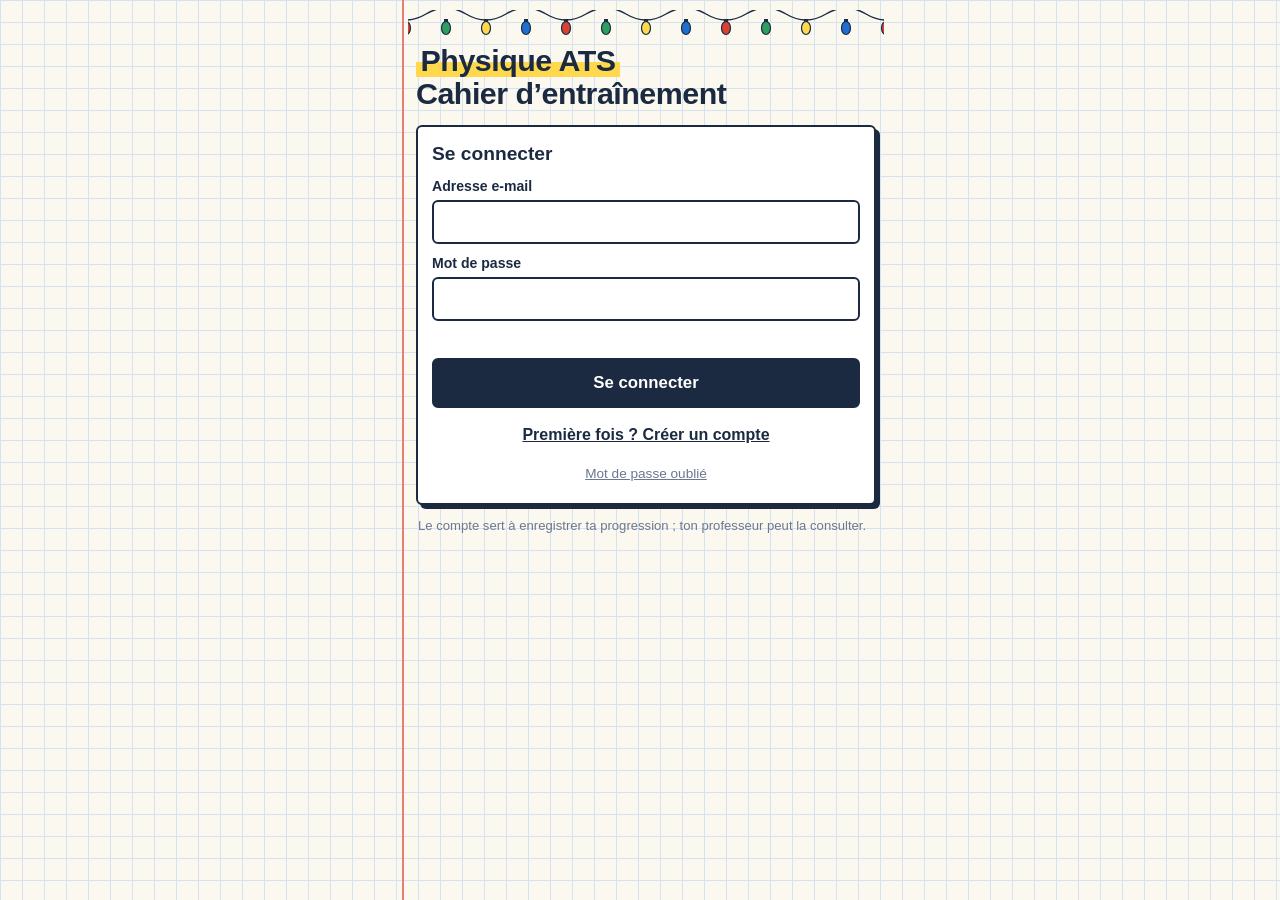
==== commit a3ae1d64: "Add files via upload" ====
--- a/index.html
+++ b/index.html
@@ -322,6 +322,37 @@
   .bandeau.message .bl{background:var(--marge)}
   .toastB{transform:translate(-50%,-220%);visibility:hidden;opacity:0;transition:transform .25s,opacity .25s,visibility 0s .25s}
   .toastB.vu{visibility:visible;opacity:1;transition:transform .25s,opacity .25s}
+  .bandeau.message .bd{white-space:normal;padding:9px 12px;font-size:1rem;line-height:1.3}
+  .bandeau.message .bd span{display:inline;padding-left:0;animation:none}
+  .rep svg.mini{width:100%;max-width:150px;height:auto;display:block;margin:0 auto}
+  svg.mini{width:150px;max-width:100%;height:auto;vertical-align:middle}
+  .gros.avent{background:var(--rouge);border-color:var(--encre);box-shadow:4px 4px 0 var(--encre);margin:0 0 16px}
+  .avgrille{display:grid;grid-template-columns:repeat(5,1fr);gap:8px;margin:10px 0 12px}
+  .avc{min-height:78px;background:#fff;border:2px solid var(--encre);border-radius:6px;box-shadow:3px 3px 0 var(--encre);display:flex;flex-direction:column;align-items:center;justify-content:center;gap:1px;padding:2px;color:var(--encre)}
+  .avc{position:relative;min-height:100px} .avc b{font-size:1rem;line-height:1;position:absolute;top:5px;left:6px} .avc .ave{font-size:1.6rem;line-height:1;margin-bottom:8px} .avc small{position:absolute;left:2px;right:2px;bottom:4px;font-size:.56rem;font-weight:700;line-height:1.1;text-align:center;overflow-wrap:break-word;hyphens:auto;-webkit-hyphens:auto}
+  .avc:disabled .ave{filter:grayscale(1);opacity:.55}
+  .avc.ouvert{background:#fff6cf}
+  .avc.gagne{background:var(--vert-c);border-color:var(--vert);box-shadow:3px 3px 0 var(--vert);color:var(--vert)}
+  .avc.perdu{background:var(--rouge-c);border-color:var(--rouge);box-shadow:3px 3px 0 var(--rouge);color:var(--rouge)}
+  .avc:disabled{background:#f1f3f6;border-color:#b9c3d1;box-shadow:none;color:#8d98a8}
+  .avq{font-family:var(--math);font-size:1.08rem;line-height:1.4;margin:14px 0 16px;padding-left:1.4em} .avq li{margin-bottom:10px}
+  .avf{display:flex;align-items:center} .avf .avu{font-family:var(--math);font-size:1.2rem}
+  .avgagn:empty{display:none} .avgagn p{margin:0 0 8px;font-size:.92rem;line-height:1.35} .avgagn .avp{color:var(--gris)}
+  .avdep p{margin:0 0 12px;line-height:1.4}
+  .avchrono{margin:0 0 10px;font-weight:800;font-size:1.05rem;background:var(--jaune);border:2px solid var(--encre);border-radius:6px;padding:6px 10px;text-align:center;position:sticky;top:6px;z-index:5}
+  .avchrono.urgent{background:var(--rouge);color:#fff}
+  .guirlande{height:28px;margin:-6px -8px 4px;overflow:hidden} .guirlande svg{display:block;width:100%;height:28px}
+  .guirlande .amp{animation:clignote 2.4s infinite} .guirlande .a1{animation-delay:.8s} .guirlande .a2{animation-delay:1.6s}
+  @keyframes clignote{0%,60%,100%{opacity:1}75%{opacity:.35}}
+  .neige{position:fixed;inset:0;pointer-events:none;overflow:hidden;z-index:0}
+  .neige i{position:absolute;top:-24px;color:#8fb6de;font-style:normal;opacity:.7;animation:tombe linear infinite}
+  @keyframes tombe{to{transform:translate(18px,105vh) rotate(180deg)}}
+  body.noel #accueil>*:not(.neige){position:relative;z-index:1}
+  .sapin{font-size:.8em}
+  @media (prefers-reduced-motion:reduce){ .neige{display:none} .guirlande .amp{animation:none} }
+  .avchap{margin:-4px 0 12px;font-weight:800;font-size:.95rem}
+  .avcor{padding:10px 12px;margin-top:10px}
+  .avcor h3{margin:0 0 4px;font-size:1rem;text-transform:uppercase;letter-spacing:1px} .avcor .avq{margin:6px 0 0} .avcor .avq li:last-child{margin-bottom:0}
 </style>
 </head>
 <body>
@@ -353,6 +384,7 @@
       <form class="renom" id="msgF" style="display:none"><input id="msgI" type="text" maxlength="200" placeholder="Message aux élèves (vide = pas de message)" aria-label="Message aux élèves"><button class="gros" type="submit">Publier</button></form>
       <p class="msg" id="bandM"></p>
     </div>
+    <button class="gros avent" id="aventB" type="button" style="display:none">Calendrier de l’Avent</button>
     <div id="competences"></div>
     <div class="pied"><button class="lien" id="raz">Effacer ma progression</button></div>
   </section>
@@ -380,6 +412,33 @@
   <section class="ecran" id="badgesE">
     <div class="haut"><button class="ferme" id="bRetour" aria-label="Retour">✕</button><h2 style="margin:0;flex:1">Badges</h2><b id="bCompte"></b></div>
     <div id="bListe"></div>
+  </section>
+
+  <section class="ecran" id="aventE">
+    <div class="haut"><button class="ferme" id="avRetour" aria-label="Retour">✕</button><h2 style="margin:0;flex:1">Calendrier de l’Avent</h2></div>
+    <p class="note" id="avInfo"></p>
+    <div class="avgrille" id="avGrille"></div>
+    <p class="note">Chaque code trouvé fait gagner un Schoko-Bons.</p>
+    <button class="gros second" id="avGagnB" type="button" style="display:none">Voir les gagnants</button>
+    <div class="bloc avgagn" id="avGagn"></div>
+  </section>
+
+  <section class="ecran" id="aventC">
+    <div class="haut"><button class="ferme" id="avcRetour" aria-label="Retour au calendrier">✕</button><h2 style="margin:0;flex:1" id="avTitre"></h2></div>
+    <p class="avchap" id="avChapitre"></p>
+    <div class="bloc avdep" id="avDepart"><p>Prépare une feuille et un stylo. Dès que tu commences le défi, tu as <b>15 minutes</b> et <b>3 essais</b> pour entrer le code. Garde ta feuille : la rédaction te sera demandée pour obtenir le Schoko-Bons.</p><button class="gros" id="avGo" type="button">Commencer le défi</button></div>
+    <div id="avCorps">
+    <p class="avchrono" id="avChrono"></p>
+    <div class="bloc schema" id="avSchema"></div>
+    <p class="enonce" id="avEnonce"></p>
+    <ol class="avq" id="avQ"></ol>
+    <form class="renom avf" id="avF"><input id="avI" type="text" inputmode="decimal" maxlength="12" autocomplete="off" placeholder="Code" aria-label="Code"><span class="avu" id="avUnite"></span><button class="gros" id="avV" type="button">Valider</button></form>
+    <p class="msg" id="avMsg"></p>
+    <p class="note" id="avReste"></p>
+    <p class="note" id="avCorD" style="display:none">La correction sera affichée ici à partir de demain.</p>
+    <div class="bloc avcor" id="avCor" style="display:none"><h3 id="avCorT">Correction</h3><ol class="avq" id="avCorL"></ol></div>
+    <button class="gros second" id="avRaz" type="button" style="display:none">Recommencer cette case (phase de test)</button>
+    </div>
   </section>
 
   <section class="ecran" id="classE">
@@ -1437,35 +1496,45 @@
 /* ---------- Activité « Cours » ---------- */
 const OG_I=[['une LED','10 mA'],['le seuil d\u2019électrocution','100 mA'],['une lampe','1 A'],['un radiateur de 2 kW','10 A'],['un démarreur automobile','100 A'],['un éclair','10 à 100 kA']];
 const OG_U=[['une pile','1,5 V'],['une batterie automobile','12 V'],['le secteur','230 V'],['une ligne très haute tension','400 kV'],['entre un nuage d\u2019orage et le sol','500 MV']];
-const ORDRES=[];
-[[OG_I,'Intensité','d\u2019intensité'],[OG_U,'Tension','de tension']].forEach(([T,G,dg])=>T.forEach(([nom,val],k)=>{
-  const autres=j=>[1,2,3].map(d=>T[(k+d+j)%T.length]).filter(x=>x[0]!==nom).slice(0,3), rappel='Ordres de grandeur '+dg+' du cours : '+T.map(x=>x[0]+', '+x[1]).join(' ; ');
-  ORDRES.push(Qz(TX(G+' : '+nom),'Donner l\u2019ordre de grandeur.','Ordre de grandeur ?',val,autres(0).map(x=>x[1]),rappel,{fin:val}));
-  ORDRES.push(Qz(TX(val),'À quel système correspond cet ordre de grandeur '+dg+' ?','Système ?',nom[0].toUpperCase()+nom.slice(1),autres(1).map(x=>x[0][0].toUpperCase()+x[0].slice(1)),rappel,{large:1,fin:nom}));
-}));
+const ORDRES=(()=>{                                         // refonte du 24/11 : niveau court, sans calcul (demande de Thomas)
+  const q=(sit,qu,ok,faux,pr)=>Qz(TX(''),sit,qu,ok,faux,pr,{large:1}), RI='Ordres de grandeur du cours : '+OG_I.map(x=>x[0]+', '+x[1]).join(' ; '), RU='Ordres de grandeur du cours : '+OG_U.map(x=>x[0]+', '+x[1]).join(' ; ');
+  return [
+   q('On compare les intensités dans une LED, une lampe et un radiateur.','Quel est le classement, de la plus petite à la plus grande ?','LED, lampe, radiateur',['Lampe, LED, radiateur','Radiateur, lampe, LED','LED, radiateur, lampe'],RI),
+   q('On compare quatre appareils en fonctionnement.','Lequel est parcouru par la plus grande intensité ?','Un démarreur automobile',['Un radiateur de 2 kW','Une lampe','Une LED'],RI),
+   q('Une LED est allumée.','Quel est l’ordre de grandeur de l’intensité qui la traverse ?','Une dizaine de milliampères',['Une dizaine d’ampères','Une dizaine de microampères','Un ampère'],RI),
+   q('Un radiateur de 2 kW est branché sur le secteur.','Quel est l’ordre de grandeur de l’intensité qui le traverse ?','Une dizaine d’ampères',['Une dizaine de milliampères','Un millier d’ampères','Un dixième d’ampère'],RI),
+   q('Un courant traverse le corps humain.','À partir de quel ordre de grandeur est-il mortel ?','Une centaine de milliampères',['Une centaine d’ampères','Une dizaine d’ampères','Un microampère'],RI),
+   q('Un éclair frappe le sol.','Quel est l’ordre de grandeur de l’intensité ?','Des dizaines de kiloampères',['Quelques ampères','Quelques milliampères','Une centaine d’ampères'],RI),
+   q('On compare les tensions d’une pile, d’une batterie automobile et du secteur.','Quel est le classement, de la plus petite à la plus grande ?','Pile, batterie, secteur',['Batterie, pile, secteur','Secteur, batterie, pile','Pile, secteur, batterie'],RU),
+   q('On compare quatre tensions.','Laquelle est la plus élevée ?','Celle d’une ligne très haute tension',['Celle du secteur','Celle d’une batterie automobile','Celle d’une pile'],RU),
+   q('On branche un appareil sur une prise du secteur.','Quelle est la tension ?','230 V',['12 V','1,5 V','400 kV'],RU),
+   q('On utilise une pile ronde du commerce.','Quelle est sa tension ?','1,5 V',['12 V','230 V','150 V'],RU),
+   q('On mesure la tension d’une batterie automobile.','Quelle valeur trouve-t-on ?','12 V',['1,5 V','230 V','120 V'],RU),
+   q('L’électricité est transportée sur de longues distances par des lignes très haute tension.','Quel est l’ordre de grandeur de la tension ?','Des centaines de kilovolts',['Des centaines de volts','Quelques volts','Des centaines de millivolts'],RU)
+  ];
+})();
 const RAP='Rappel : '+lam+' = '+c_+'\u2009'+I_('T')+' = '+FR(c_,f_)+', avec '+c_+' = 3 × 10<sup>8</sup> m·s<sup>−1</sup>.';
 const p10=(m,n)=>(m===1?'':nb(m)+' × ')+'10<sup>'+(n<0?'−'+(-n):n)+'</sup>';
-const ARQS=[
- ...[['un signal de fréquence '+f_+' = 50 Hz','6000 km',['6000 m','60 km','1,5 × 10<sup>10</sup> m'],FR('3 × 10<sup>8</sup>','50')+' = 6 × 10<sup>6</sup> m'],
-     ['un signal de fréquence '+f_+' = 1 kHz','300 km',['300 m','3 km','3 × 10<sup>11</sup> m'],FR('3 × 10<sup>8</sup>','10<sup>3</sup>')+' = 3 × 10<sup>5</sup> m'],
-     ['un signal de fréquence '+f_+' = 1 MHz','300 m',['300 km','3 m','3 × 10<sup>14</sup> m'],FR('3 × 10<sup>8</sup>','10<sup>6</sup>')+' = 3 × 10<sup>2</sup> m'],
-     ['un signal de fréquence '+f_+' = 100 MHz','3 m',['300 m','3 cm','30 km'],FR('3 × 10<sup>8</sup>','10<sup>8</sup>')+' = 3 m'],
-     ['un signal de fréquence '+f_+' = 1 GHz','30 cm',['3 m','30 m','3 mm'],FR('3 × 10<sup>8</sup>','10<sup>9</sup>')+' = 0,3 m'],
-     ['un signal de fréquence '+f_+' = 3 GHz','10 cm',['1 m','10 m','1 mm'],FR('3 × 10<sup>8</sup>','3 × 10<sup>9</sup>')+' = 0,1 m']]
-   .map(([s,ok,faux,calc])=>Qz(TX('Longueur d\u2019onde pour '+s),RAP,QE(lam),ok,faux,lam+' = '+FR(c_,f_)+' = '+calc,{fin:lam+' = '+ok})),
- ...[['période '+I_('T')+' = 1 ms','300 km',['300 m','3 km','3 × 10<sup>11</sup> m'],'3 × 10<sup>8</sup> × 10<sup>−3</sup> = 3 × 10<sup>5</sup> m'],
-     ['période '+I_('T')+' = 1 µs','300 m',['300 km','3 m','0,3 m'],'3 × 10<sup>8</sup> × 10<sup>−6</sup> = 3 × 10<sup>2</sup> m'],
-     ['période '+I_('T')+' = 1 ns','30 cm',['30 m','3 m','3 mm'],'3 × 10<sup>8</sup> × 10<sup>−9</sup> = 0,3 m']]
-   .map(([s,ok,faux,calc])=>Qz(TX('Longueur d\u2019onde pour un signal de '+s),RAP,QE(lam),ok,faux,lam+' = '+c_+'\u2009'+I_('T')+' = '+calc,{fin:lam+' = '+ok})),
- ...[['3 m','10 ns',['1 ns','100 ns','10 µs'],FR('3','3 × 10<sup>8</sup>')+' = 10<sup>−8</sup> s'],['30 cm','1 ns',['10 ns','0,1 ns','1 µs'],FR('0,3','3 × 10<sup>8</sup>')+' = 10<sup>−9</sup> s'],
-     ['300 km','1 ms',['1 µs','10 ms','1 s'],FR('3 × 10<sup>5</sup>','3 × 10<sup>8</sup>')+' = 10<sup>−3</sup> s'],['3 km','10 µs',['10 ms','1 µs','10 ns'],FR('3 × 10<sup>3</sup>','3 × 10<sup>8</sup>')+' = 10<sup>−5</sup> s'],
-     ['6000 km','20 ms',['2 ms','20 µs','2 s'],FR('6 × 10<sup>6</sup>','3 × 10<sup>8</sup>')+' = 2 × 10<sup>−2</sup> s']]
-   .map(([L,ok,faux,calc])=>Qz(TX('Circuit de longueur '+L_+' = '+L),'Le signal se propage à la vitesse '+c_+' = 3 × 10<sup>8</sup> m·s<sup>−1</sup>. Quel est le temps de propagation ?',QE(Dt),ok,faux,Dt+' = '+FR(L_,c_)+' = '+calc,{fin:Dt+' = '+ok})),
- ...[['Circuit de TP de 1 m, GBF à 1 kHz','300 km',1],['Circuit de TP de 1 m, GBF à 1 MHz','300 m',1],['Ligne électrique de 100 km, à 50 Hz','6000 km',1],['Circuit imprimé de 10 cm, signal à 1 MHz','300 m',1],
-     ['Antenne de 1 m, signal à 100 MHz','3 m',0],['Carte électronique de 10 cm, signal à 3 GHz','10 cm',0],['Câble de 300 m, signal à 1 MHz','300 m',0],['Circuit de 30 cm, signal à 1 GHz','30 cm',0],['Câble de 3 km, signal à 1 MHz','300 m',0]]
-   .map(([s,l,ok])=>{ const R=['Valable : '+L_+' est très petit devant '+lam,'Non valable : '+L_+' n\u2019est pas très petit devant '+lam,'Valable : '+L_+' est très grand devant '+lam,'Non valable : '+L_+' est très petit devant '+lam];
-     return Qz(TX(s),RAP+' L\u2019ARQS est-elle valable ?','ARQS ?',R[ok?0:1],R.filter((x,k)=>k!==(ok?0:1)),[lam+' = '+FR(c_,f_)+' = '+l,'Critère de l\u2019ARQS : '+L_+' ≪ '+lam+(ok?' ; il est vérifié':' ; il n\u2019est pas vérifié')],{large:1,fin:ok?'ARQS valable':'ARQS non valable'}); })
-];
+const ARQS=(()=>{                                           // refonte du 24/11 : niveau court, sans calcul de puissances de dix
+  const q=(sit,qu,ok,faux,pr)=>Qz(TX(''),sit,qu,ok,faux,pr,{large:1}), Lc=I_('L'), VAL='Valable : '+Lc+' est très petit devant '+lam, NON='Non valable : '+Lc+' n’est pas très petit devant '+lam;
+  const cas=(sit,ok,pr)=>q(sit,'L’ARQS est-elle valable ?',ok?VAL:NON,[ok?NON:VAL,'Valable seulement en régime continu','On ne peut pas savoir sans connaître la tension'],pr);
+  return [
+   q('On étudie un circuit dans le cadre de l’ARQS.','Que signifie ce sigle ?','Approximation des régimes quasi stationnaires',['Approximation des résistances quasi semblables','Analyse des régimes quasi sinusoïdaux','Approximation des réseaux à quatre sources'],'On néglige le temps de propagation des signaux dans le circuit'),
+   q('Un circuit de longueur '+Lc+' est parcouru par un signal de longueur d’onde '+lam+'.','À quelle condition l’ARQS est-elle valable ?',Lc+' très petit devant '+lam,[Lc+' très grand devant '+lam,Lc+' égal à '+lam,'Aucune : elle est toujours valable'],'Le signal doit avoir la même valeur, au même instant, dans tout le circuit'),
+   q('On compare le temps de propagation du signal dans le circuit à sa période.','À quelle condition l’ARQS est-elle valable ?','Temps de propagation très petit devant la période',['Temps de propagation très grand devant la période','Temps de propagation égal à la période','Période nulle'],'C’est la même condition que '+Lc+' très petit devant '+lam+', écrite avec des durées'),
+   q('L’ARQS est valable dans un circuit.','Que peut-on dire de l’intensité le long d’une branche ?','Elle est la même en tout point, au même instant',['Elle diminue le long de la branche','Elle est nulle','Elle est constante au cours du temps'],'La propagation est considérée comme instantanée : l’intensité peut varier dans le temps, mais pas d’un point à l’autre de la branche'),
+   q('L’ARQS est valable dans un circuit.','Quelles lois peut-on appliquer ?','La loi des nœuds et la loi des mailles',['Aucune loi de l’électricité','Seulement la loi d’Ohm','Seulement la loi des nœuds'],'Les lois de Kirchhoff s’appliquent à chaque instant, comme en régime continu'),
+   q('La longueur d’onde vaut '+lam+' = '+FR(c_,f_)+'.','Que devient-elle quand la fréquence augmente ?','Elle diminue',['Elle augmente','Elle ne change pas','Elle double'],lam+' est inversement proportionnelle à '+f_),
+   q('On augmente la fréquence du signal qui alimente un circuit.','Que devient la validité de l’ARQS ?','Elle est plus difficile à respecter',['Elle est plus facile à respecter','Elle ne dépend pas de la fréquence','Elle devient toujours parfaite'],'La longueur d’onde diminue : elle se rapproche de la taille du circuit'),
+   q('Dans un circuit, les signaux électriques se propagent très vite.','Quel est l’ordre de grandeur de leur vitesse ?','Celle de la lumière, 3 × 10<sup>8</sup> m·s<sup>−1</sup>',['Celle du son, 340 m·s<sup>−1</sup>','Quelques mètres par seconde','Elle est infinie'],'C’est la vitesse de propagation du signal, pas celle des électrons'),
+   cas('Circuit de TP : '+Lc+' = 1 m ; signal de longueur d’onde '+lam+' = 300 km.',true,'1 m est négligeable devant 300 km'),
+   cas('Ligne électrique : '+Lc+' = 100 km ; signal à 50 Hz, de longueur d’onde '+lam+' = 6000 km.',true,'100 km reste petit devant 6000 km'),
+   cas('Antenne : '+Lc+' = 1 m ; signal de longueur d’onde '+lam+' = 3 m.',false,'1 m et 3 m sont du même ordre de grandeur'),
+   cas('Carte électronique : '+Lc+' = 10 cm ; signal de longueur d’onde '+lam+' = 10 cm.',false,'Le circuit a la taille de la longueur d’onde'),
+   cas('Câble : '+Lc+' = 3 km ; signal de longueur d’onde '+lam+' = 300 m.',false,'Le câble est plus long que la longueur d’onde'),
+   q('En travaux pratiques, les circuits mesurent environ un mètre et les fréquences ne dépassent pas le mégahertz.','L’ARQS est-elle valable ?','Oui : la longueur d’onde vaut au moins des centaines de mètres',['Non : les fréquences sont trop élevées','Non : les circuits sont trop petits','Seulement en régime continu'],'À 1 MHz, '+lam+' = 300 m : le circuit est très petit devant la longueur d’onde')
+  ];
+})();
 const d_=(x,t)=>FR('d'+x,'d'+(t||I_('t')));
 const L1=sub('L','1'), L2=sub('L','2'), C1=sub('C','1'), C2=sub('C','2'), Leq=sub('L','éq'), Ceq=sub('C','éq');
 const BOBINE=[
@@ -1499,7 +1568,7 @@
  Qz(TX('Condensateurs '+C_+' et 2'+C_+' en série'),'Donner la capacité équivalente.',QE(Ceq),FR('2'+C_,'3'),['3'+C_,FR('3'+C_,'2'),FR(C_,'3')],Ceq+' = '+FR(C_+' × 2'+C_,C_+' + 2'+C_),{fin:Ceq+' = '+FR('2'+C_,'3')})
 ];
 const CONV=[];
-[[1,1,'dipôle'],[1,-1,'dipôle'],[-1,1,'dipôle'],[-1,-1,'dipôle'],[1,1,'moteur'],[-1,1,'pile'],[1,-1,'batterie'],[-1,-1,'lampe']].forEach(([sU,sI,nom])=>{
+[[1,1,'dipôle'],[-1,1,'pile'],[-1,-1,'lampe']].forEach(([sU,sI,nom])=>{
   const ok='Convention '+CONVN(sU,sI);
   CONV.push(Qz(dipole(sU,sI,nom),'Quelle convention d\u2019orientation a-t-on choisie pour ce dipôle ?','Convention ?',ok,['Convention '+CONVN(sU,-sI),'On ne peut pas savoir sans connaître le signe de '+i_,'Cela dépend de la nature du dipôle'],sens(sU,sI),{large:1,fin:ok.toLowerCase()}));
 });
@@ -1512,6 +1581,14 @@
  Qz(TX('Tension '+sub('u','AB')),'Vers quel point pointe la flèche qui représente '+sub('u','AB')+' = '+sub('V','A')+' − '+sub('V','B')+' ?','Sens de la flèche ?','Vers A',['Vers B','Vers le potentiel le plus élevé','Dans le sens du courant'],'La flèche de tension pointe vers la première lettre : '+sub('u','AB')+' est la flèche de B vers A',{fin:'vers A'}),
  Qz(TX('Sens conventionnel du courant'),'Dans un fil métallique, quel est le sens conventionnel du courant ?','Sens ?','Opposé au déplacement des électrons',['Celui du déplacement des électrons','Du potentiel le plus bas vers le plus haut, toujours','Celui de la flèche de tension'],'Le sens conventionnel est celui des charges positives ; les électrons, de charge négative, se déplacent en sens inverse',{large:1,fin:'opposé au déplacement des électrons'}),
  Qz(TX('Le calcul donne '+i_+' = −2 A'),'Que faut-il en conclure ?','Conclusion ?','Le courant réel circule en sens inverse de la flèche',['Le calcul est faux : une intensité est positive','Le dipôle est forcément un générateur','Il faut changer de convention et recommencer'],i_+' est une grandeur algébrique : la flèche n\u2019est qu\u2019un choix d\u2019orientation',{large:1,fin:'le courant réel circule en sens inverse de la flèche'})
+);
+CONV.push(                                                  // ajouts du 24/11, à la place de cinq « quelle convention ? » presque identiques
+ Qz(TX(''),'Un dipôle est orienté en convention récepteur. Le calcul donne une puissance '+I_('P')+' = '+u_+'\u2009'+i_+' positive.','Que fait le dipôle ?','Il reçoit de l\u2019énergie électrique',['Il fournit de l\u2019énergie électrique','Il n\u2019échange pas d\u2019énergie','On ne peut pas savoir'],'En convention récepteur, '+u_+'\u2009'+i_+' est la puissance reçue par le dipôle',{large:1}),
+ Qz(TX(''),'Un dipôle est orienté en convention générateur. Le calcul donne une puissance '+I_('P')+' = '+u_+'\u2009'+i_+' positive.','Que fait le dipôle ?','Il fournit de l\u2019énergie électrique',['Il reçoit de l\u2019énergie électrique','Il n\u2019échange pas d\u2019énergie','On ne peut pas savoir'],'En convention générateur, '+u_+'\u2009'+i_+' est la puissance fournie par le dipôle',{large:1}),
+ Qz(TX(''),'On doit orienter une résistance dans un circuit.','Quelle convention choisit-on en général ?','La convention récepteur',['La convention générateur','Aucune : une résistance ne s\u2019oriente pas','Cela dépend de la valeur de '+Rr],'La loi d\u2019Ohm s\u2019écrit alors '+u_+' = '+Rr+'\u2009'+i_+', sans signe',{large:1}),
+ Qz(TX(''),'On doit orienter une source de tension dans un circuit.','Quelle convention choisit-on en général ?','La convention générateur',['La convention récepteur','Aucune : une source ne s\u2019oriente pas','Celle de la résistance voisine'],'La puissance '+u_+'\u2009'+i_+' est alors la puissance fournie par la source, en général positive',{large:1}),
+ Qz(TX(''),'On note '+sub('u','AB')+' = '+sub('V','A')+' − '+sub('V','B')+' et '+sub('u','BA')+' = '+sub('V','B')+' − '+sub('V','A')+'.','Quelle relation lie ces deux tensions ?',sub('u','BA')+' = −'+sub('u','AB'),[sub('u','BA')+' = '+sub('u','AB'),sub('u','BA')+' = '+FR('1',sub('u','AB')),sub('u','BA')+' + '+sub('u','AB')+' = 1'],'Retourner la flèche d\u2019une tension change son signe',{large:1}),
+ Qz(TX(''),'Dans une branche, on retourne la flèche qui oriente l\u2019intensité '+i_+'.','Que devient l\u2019intensité ?','Elle change de signe',['Elle ne change pas','Elle s\u2019annule','Elle double'],'L\u2019intensité est une grandeur algébrique : son signe dépend de l\u2019orientation choisie',{large:1})
 );
 const COURS_EL1=[
  {nom:'Ordres de grandeur', c:ORDRES},
@@ -1666,8 +1743,13 @@
 function scChute(F,o={}){
   let s='';
   if(o.fluide) s+='<path d="M96 30 L96 186 L204 186 L204 30" fill="#eef3fb" stroke="#1b2a41" stroke-width="1.6"/><path d="M96 46 L204 46" stroke="#1f6fd1" stroke-width="1.2"/>';
-  s+='<circle class="cmp" cx="150" cy="104" r="13"/>'+(o.v<0? fleche(232,124,0,-40,'aux','v',2) : fleche(232,84,0,40,'aux','v',2))+df(F,'P',150,104,0,60)+df(F,'f',150,104,0,-56);
+  s+='<circle class="cmp" cx="150" cy="104" r="13"/>'+(o.v<0? fleche(232,124,0,-40,'aux','v',2) : fleche(232,84,0,40,'aux','v',2))+df(F,'P',150,104,0,60)+(F&&F.A? df(F,'f',150,104,0,-54,[-16,10])+df(F,'A',150,104,0,-30,[18,12]) : df(F,'f',150,104,0,-56));
   if(o.axe) s+=fleche(48,60,0,o.axe*44,'',null,1.8)+etiq('z',60,o.axe>0?112:58,'middle')+etiq('O',38,o.axe>0?58:112,'middle');
+  return svgM(300,200,s);
+}
+function scBouchon(F){
+  let s='<path d="M60 40 L60 186 L240 186 L240 40" fill="none" stroke="#1b2a41" stroke-width="1.6"/><rect x="61" y="104" width="178" height="81" fill="#eef3fb"/><path d="M60 104 L240 104" stroke="#1f6fd1" stroke-width="1.4"/>';
+  s+='<rect class="cmp" x="130" y="82" width="40" height="44"/>'+df(F,'P',150,104,0,52,[18,-8])+df(F,'A',150,104,0,-52,[18,8]);
   return svgM(300,200,s);
 }
 function scSuspendu(F,o={}){
@@ -1805,7 +1887,8 @@
  bil(scRessort(null,{t:'HG',ell:0}),'Une masse M accrochée à un ressort glisse sans frottement sur un support horizontal.','Poids, réaction normale, force de rappel',['Poids, force de rappel','Réaction normale, force de rappel','Poids, réaction normale, réaction tangentielle, force de rappel'],['La Terre exerce le poids, le support la réaction normale, le ressort la force de rappel.'],scRessort(F({P:'P',RN:'R_N',Tr:'T'}),{t:'HG',ell:0})),
  bil(scRessort(null,{t:'VH',ell:0}),'Une masse M est suspendue à un ressort vertical.','Poids, force de rappel',['Poids seulement','Poids, force de rappel, réaction normale','Poids, force de rappel, tension du fil'],['La Terre exerce le poids, le ressort la force de rappel.','La masse ne touche aucun support.'],scRessort(F({P:'P',Tr:'T'}),{t:'VH',ell:0})),
  bil(scChute(null,{}),'Une bille est en chute libre.','Poids seulement',['Poids, frottement fluide','Poids, réaction normale','Aucune force'],['Chute libre : le système n’est soumis qu’à son poids.'],scChute(F({P:'P'}),{})),
- bil(scChute(null,{fluide:1}),'Une bille tombe dans un liquide. La poussée d’Archimède est négligée.','Poids, frottement fluide',['Poids seulement','Poids, frottement fluide, réaction normale','Frottement fluide seulement'],['La Terre exerce le poids, le liquide la force de frottement fluide.'],scChute(F({P:'P',f:'f'}),{fluide:1})),
+ bil(scChute(null,{fluide:1}),'Une bille tombe dans un liquide.','Poids, poussée d’Archimède, frottement fluide',['Poids, frottement fluide','Poids, poussée d’Archimède','Poids, poussée d’Archimède, frottement fluide, réaction normale'],['La Terre exerce le poids.','Le liquide exerce deux forces : la poussée d’Archimède, et la force de frottement fluide car la bille est en mouvement.'],scChute(F({P:'P',f:'f',A:'Π'}),{fluide:1})),
+ bil(scBouchon(null),'Un bouchon est immobile à la surface de l’eau.','Poids, poussée d’Archimède',['Poids seulement','Poids, poussée d’Archimède, frottement fluide','Poids, poussée d’Archimède, réaction normale'],['La Terre exerce le poids, l’eau la poussée d’Archimède.','Le bouchon est immobile : pas de frottement fluide.'],scBouchon(F({P:'P',A:'Π'}))),
  bil(scTir({ang:50}),'Un ballon vient d’être lancé. Les frottements de l’air sont négligés.','Poids seulement',['Poids, force de lancer','Poids, force dans le sens de '+vc(v0),'Aucune force'],['Une fois le ballon lâché, la main n’agit plus.','Seule la Terre agit : le ballon est en chute libre.'])
 ];
 const FORCES=[
@@ -2466,6 +2549,28 @@
 /* =====================================================================
    1 nonies. M4 — OSCILLATEURS LIBRES (notations du cours : dérivées pointées, ω0, Q, τ)
    ===================================================================== */
+/* ---------- petites courbes servant de réponses (« la bonne courbe ») ---------- utilisées par M4 et par EL2 */
+const MINI_F={
+ dec:u=>Math.exp(-4.5*u), mont:u=>1-Math.exp(-4.5*u), montU:u=>1-0.62*Math.exp(-4.5*u), decE:u=>0.42+0.58*Math.exp(-4.5*u), cst:u=>0.62, div:u=>0.1*Math.exp(2.3*u),
+ cos:u=>0.9*Math.cos(6*Math.PI*u), sin:u=>0.9*Math.sin(6*Math.PI*u), mcos:u=>-0.9*Math.cos(6*Math.PI*u), msin:u=>-0.9*Math.sin(6*Math.PI*u),
+ dcos:u=>0.95*Math.exp(-3.2*u)*Math.cos(8*Math.PI*u), dsin:u=>1.05*Math.exp(-3.2*u)*Math.sin(8*Math.PI*u),
+ aper:u=>0.95*(1.25*Math.exp(-4*u)-0.25*Math.exp(-20*u)), bosse:u=>0.95*Math.E*9*u*Math.exp(-9*u),
+ oscE:u=>0.48*(1-Math.cos(6*Math.PI*u)), echP:u=>0.58*(1-Math.exp(-3.6*u)*Math.cos(9*Math.PI*u)), echA:u=>0.62*(1-(1.25*Math.exp(-4*u)-0.25*Math.exp(-20*u)))
+};
+const MINI_POS={dec:1,mont:1,montU:1,decE:1,cst:1,div:1,aper:1,bosse:1,oscE:1,echP:1,echA:1}, MINI_ASY={mont:1,montU:1,decE:0.42,oscE:0.48,echP:0.58,echA:0.62};
+function mini(k,asy){                                              // asy : étiquette de l'asymptote en pointillés (ex. 'E'), facultative
+  const f=MINI_F[k], pos=MINI_POS[k], x0=14, x1=132, y0=pos?70:42, H=pos?56:34, X=u=>x0+u*(x1-x0-6), Y=v=>y0-v*H;
+  let d=''; for(let i=0;i<=90;i++){ const u=i/90; d+=(i?'L':'M')+X(u).toFixed(1)+' '+Y(f(u)).toFixed(1)+' '; }
+  let s='<path d="M'+x0+' 6 V'+(pos?70:78)+' M'+x0+' '+y0+' H'+x1+'" stroke="#8d98a8" stroke-width="1.3" fill="none"/>';
+  s+='<path d="M'+(x0-3.5)+' 11 L'+x0+' 4 L'+(x0+3.5)+' 11 Z M'+(x1-6)+' '+(y0-3.5)+' L'+(x1+1)+' '+y0+' L'+(x1-6)+' '+(y0+3.5)+' Z" fill="#8d98a8"/>';
+  if(asy&&MINI_ASY[k]!==undefined) s+='<path d="M'+x0+' '+Y(MINI_ASY[k])+' H'+(x1-8)+'" stroke="#8d98a8" stroke-width="1.2" stroke-dasharray="4 3" fill="none"/><text x="'+(x0-3)+'" y="'+(Y(MINI_ASY[k])+4)+'" text-anchor="end" style="font:italic 11px \'CMU Serif\',serif;fill:#1b2a41">'+asy+'</text>';
+  s+='<text x="'+(x1+1)+'" y="'+(y0+13)+'" text-anchor="end" style="font:italic 11px \'CMU Serif\',serif;fill:#6b7890">t</text>';
+  s+='<path d="'+d+'" stroke="#1b2a41" stroke-width="2.4" fill="none" stroke-linejoin="round" stroke-linecap="round"/>';
+  return '<svg class="mini" viewBox="0 0 140 84" xmlns="http://www.w3.org/2000/svg" role="img" aria-label="courbe">'+s+'</svg>';
+}
+/* question « quelle courbe ? » : la bonne réponse et trois autres courbes */
+const QCOURBE=(sit,ok,faux,pr,asy,q)=>Qz(TX(''),sit,q||'Quelle courbe convient ?',mini(ok,asy),faux.map(k=>mini(k,asy)),pr,{large:0});
+
 const M4=(()=>{
 const it=I_, sb=(a,b)=>it(a)+'<sub>'+b+'</sub>', si=(a,b)=>it(a)+'<sub><i>'+b+'</i></sub>', vc=h=>'<span class="vec">'+h+'</span>';
 const pt=(s,n)=>'<span style="position:relative;display:inline-block;line-height:1">'+s+'<span style="position:absolute;left:0.12em;right:-0.04em;top:-0.16em;line-height:1;text-align:center;font-style:normal;font-weight:bold;pointer-events:none">'+(n===2?'¨':'˙')+'</span></span>';
@@ -2539,22 +2644,20 @@
  tq('On cherche les solutions de '+OH+'.','Quelle est leur forme générale ?',A+' '+cw+' + '+B+' '+sinw,[A+' '+ex('−'+w0+' '+t)+' + '+B,A+' '+t+' + '+B,A+' '+ex(w0+' '+t)+' + '+B+' '+ex('−'+w0+' '+t)],['Les solutions sont sinusoïdales, de pulsation '+w0+'.','On le vérifie en dérivant deux fois : '+xpp+' = −'+w02+' '+x]),
  eq(SOL+' La masse est lâchée sans vitesse en '+x+'(0) = '+d+'.',A,d,['0',FR(d,w0),'−'+d],[x+'(0) = '+A+' × 1 + '+B+' × 0 = '+A]),
  eq(SOL+' La masse est lâchée sans vitesse en '+x+'(0) = '+d+'.',B,'0',[d,FR(d,w0),d+' '+w0],[VIT+'.',xp+'(0) = '+B+' '+w0+' = 0']),
- eq('Un oscillateur harmonique de pulsation '+w0+' est lâché sans vitesse en '+x+'(0) = '+d+'.',x+'('+t+')',d+' '+cw,[d+' '+sinw,FR(d,w0)+' '+sinw,d+' '+ex('−'+w0+' '+t)],[x+'(0) = '+d+' donne '+A+' = '+d+'.',xp+'(0) = 0 donne '+B+' = 0']),
- eq(SOL+' La masse part de '+x+'(0) = 0 avec la vitesse '+xp+'(0) = '+v0+'.',B,FR(v0,w0),[v0,v0+' '+w0,'0'],[x+'(0) = '+A+' = 0.',xp+'(0) = '+B+' '+w0+' = '+v0]),
- eq('Un oscillateur harmonique de pulsation '+w0+' part de sa position d’équilibre '+x+'(0) = 0 avec la vitesse '+v0+'.',x+'('+t+')',FR(v0,w0)+' '+sinw,[v0+' '+sinw,FR(v0,w0)+' '+cw,v0+' '+cw],[x+'(0) = 0 donne '+A+' = 0.',xp+'(0) = '+v0+' donne '+B+' = '+FR(v0,w0)]),
- eq('Un oscillateur harmonique de pulsation '+w0+' part de '+x+'(0) = '+x0+' avec la vitesse '+xp+'(0) = '+v0+'.',x+'('+t+')',x0+' '+cw+' + '+FR(v0,w0)+' '+sinw,[x0+' '+cw+' + '+v0+' '+sinw,FR(v0,w0)+' '+cw+' + '+x0+' '+sinw,x0+' '+cw],[x+'(0) = '+A+' = '+x0+'.',xp+'(0) = '+B+' '+w0+' = '+v0],{large:1}),
- eq('La position d’un oscillateur est '+x+'('+t+') = '+d+' '+cw+'.',xp+'('+t+')','−'+d+' '+w0+' '+sinw,['+'+d+' '+w0+' '+sinw,'−'+d+' '+sinw,'−'+d+' '+w0+' '+cw],['La dérivée de cos('+w0+' '+t+') est −'+w0+' sin('+w0+' '+t+')']),
+ QCOURBE('Un oscillateur harmonique est lâché sans vitesse depuis '+x+'(0) = '+d+' &gt; 0.','cos',['sin','mcos','dcos'],['La courbe part de '+d+' avec une tangente horizontale.','Sans frottement, l’amplitude reste constante']),
+ eq(SOL+' La dérivée vaut '+xp+'(0) = '+B+' '+w0+'. La masse part de '+x+'(0) = 0 avec la vitesse '+v0+'.',B,FR(v0,w0),[v0,v0+' '+w0,'0'],[xp+'(0) = '+B+' '+w0+' = '+v0]),
+ QCOURBE('Un oscillateur harmonique part de sa position d’équilibre '+x+'(0) = 0 avec une vitesse positive.','sin',['cos','msin','dsin'],['La courbe part de 0 en montant.','Sans frottement, l’amplitude reste constante']),
+ tq('Un oscillateur harmonique part de '+x+'(0) = '+d+'.','Quelle fonction ne peut pas être sa position ?',d+' '+sinw,[d+' '+cw,d+' '+cw+' + '+FR(v0,w0)+' '+sinw,d+' cos('+w0+' '+t+') − '+d+' '+sinw],['On remplace '+t+' par 0 : sin 0 = 0, la fonction vaut 0 et non '+d]),
  eq('La position d’un oscillateur est '+x+'('+t+') = '+d+' '+cw+'.','Vitesse maximale',d+' '+w0,[d,FR(d,w0),d+' '+w02],[xp+'('+t+') = −'+d+' '+w0+' '+sinw+'.','Le sinus varie entre −1 et +1']),
  tq('Un oscillateur harmonique oscille entre −'+d+' et +'+d+'.','Où sa vitesse est-elle maximale ?','Au passage par la position d’équilibre',['Aux extrémités, en ±'+d,'À mi-chemin entre l’équilibre et une extrémité','Elle est la même partout'],['Position et vitesse sont en quadrature : la vitesse est maximale quand '+x+' = 0']),
  tq('Un oscillateur harmonique oscille entre −'+d+' et +'+d+'.','Où sa vitesse s’annule-t-elle ?','Aux extrémités, en ±'+d,['Au passage par la position d’équilibre','Nulle part','À mi-chemin entre l’équilibre et une extrémité'],['Aux extrémités, la masse fait demi-tour : sa vitesse change de signe']),
- eq('La position d’un oscillateur est '+x+'('+t+') = '+d+' '+cw+'.','Accélération maximale',d+' '+w02,[d+' '+w0,d,FR(d,w02)],[xpp+' = −'+w02+' '+x+'.','Elle est maximale quand |'+x+'| = '+d+', aux extrémités']),
  eq('Un oscillateur vérifie '+xpp+' + '+w02+' '+x+' = '+K+', avec '+K+' constante. On cherche une solution particulière constante.',sb('x','p'),FR(K,w02),[K,K+' '+w02,K+' '+t],['Pour une constante, '+xpp+' = 0 : il reste '+w02+' '+sb('x','p')+' = '+K]),
- eq('Un oscillateur de pulsation '+w0+' a pour position d’équilibre '+xe+'. Il est lâché sans vitesse en '+x+'(0) = '+xe+' + '+d+'.',x+'('+t+')',xe+' + '+d+' '+cw,[d+' '+cw,xe+' '+cw+' + '+d,'('+xe+' + '+d+') '+cw],[x+'('+t+') = '+A+' '+cw+' + '+B+' '+sinw+' + '+xe+'.',x+'(0) = '+A+' + '+xe+' donne '+A+' = '+d+' ; '+xp+'(0) = 0 donne '+B+' = 0'],{large:1}),
+ tq('Un oscillateur a pour position '+x+'('+t+') = '+xe+' + '+d+' '+cw+', avec '+d+' &gt; 0.','Entre quelles valeurs '+x+' oscille-t-il ?','Entre '+xe+' − '+d+' et '+xe+' + '+d,['Entre −'+d+' et +'+d,'Entre 0 et '+xe+' + '+d,'Entre '+xe+' et '+xe+' + '+d],['Le cosinus varie entre −1 et 1 : '+x+' oscille autour de la position d’équilibre '+xe+', avec l’amplitude '+d]),
  tq('Pour déterminer complètement la solution de '+OH+', il faut des conditions initiales.','Combien en faut-il ?','Deux : la position et la vitesse initiales',['Une : la position initiale','Une : la vitesse initiale','Trois'],['L’équation est du second ordre : la solution contient deux constantes, '+A+' et '+B]),
- eq('Un oscillateur harmonique est lâché sans vitesse en '+x+'(0) = −'+d+'.',x+'('+t+')','−'+d+' '+cw,['+'+d+' '+cw,'−'+d+' '+sinw,d+' '+sinw],[x+'(0) = '+A+' = −'+d+'.',xp+'(0) = 0 donne '+B+' = 0']),
+ QCOURBE('Un oscillateur harmonique est lâché sans vitesse depuis '+x+'(0) = −'+d+' &lt; 0.','mcos',['cos','msin','sin'],['La courbe part d’une valeur négative, avec une tangente horizontale']),
+ QCOURBE('Un oscillateur harmonique part de sa position d’équilibre '+x+'(0) = 0 avec une vitesse négative.','msin',['sin','mcos','dsin'],['La courbe part de 0 en descendant']),
  tq('On compare deux expériences avec le même système masse-ressort, lâché de deux positions différentes.','Qu’est-ce qui change ?','L’amplitude, mais pas la pulsation',['La pulsation, mais pas l’amplitude','L’amplitude et la pulsation','Ni l’une ni l’autre'],['L’amplitude dépend des conditions initiales.','La pulsation '+w0+' ne dépend que du système']),
- tq('La solution d’un oscillateur harmonique s’écrit aussi '+x+'('+t+') = '+xm+' cos('+w0+' '+t+' + '+phi+').','Que représentent '+xm+' et '+phi+' ?','L’amplitude et la phase à l’origine',['La position et la vitesse initiales','La période et la fréquence','La pulsation et la période'],[x+' oscille entre −'+xm+' et +'+xm+'.',phi+' fixe la valeur du cosinus à '+t+' = 0']),
- eq('Un oscillateur a pour position '+x+'('+t+') = '+A+' '+cw+' + '+B+' '+sinw+'.','Amplitude '+xm,rac(c2(A)+' + '+c2(B)),[A+' + '+B,rac(A+' + '+B),c2(A)+' + '+c2(B)],['Avec '+x+' = '+xm+' cos('+w0+' '+t+' + '+phi+') : '+A+' = '+xm+' cos '+phi+' et '+B+' = −'+xm+' sin '+phi+'.',c2(A)+' + '+c2(B)+' = '+c2(xm)])
+ tq('La solution d’un oscillateur harmonique s’écrit aussi '+x+'('+t+') = '+xm+' cos('+w0+' '+t+' + '+phi+').','Que représentent '+xm+' et '+phi+' ?','L’amplitude et la phase à l’origine',['La position et la vitesse initiales','La période et la fréquence','La pulsation et la période'],[x+' oscille entre −'+xm+' et +'+xm+'.',phi+' fixe la valeur du cosinus à '+t+' = 0'])
 ];
 const XD='La masse est lâchée sans vitesse : '+x+'('+t+') = '+d+' '+cw+'.';
 const COUR=[
@@ -2630,9 +2733,12 @@
  tq('Un oscillateur faiblement amorti a un facteur de qualité '+Q+' = 10.','Combien d’oscillations voit-on environ avant l’extinction ?','Une dizaine',['Une seule','Une centaine','Aucune'],['Pour un amortissement faible, '+Q+' correspond approximativement au nombre d’oscillations visibles']),
  tq('On observe des oscillations amorties.','Pourquoi parle-t-on de « pseudo »-période ?','Le mouvement ne se répète pas à l’identique : l’amplitude décroît',['La période change à chaque oscillation','Le mouvement n’oscille pas','La période est égale à '+T0],['Les passages par 0 sont régulièrement espacés, mais le mouvement n’est pas périodique']),
  eq(PSE+'. La masse part de '+x+'(0) = '+x0+'.',A,x0,['0',FR(x0,tau),x0+' '+w],[x+'(0) = 1 × ('+A+' × 1 + '+B+' × 0) = '+A]),
- eq(PSE+', avec '+A+' = '+x0+'. La dérivée donne '+xp+'(0) = '+B+' '+w+' − '+FR(A,tau)+'. La masse est lâchée sans vitesse.',B,FR(x0,tau+' '+w),[x0,FR(x0+' '+w,tau),'0'],[xp+'(0) = 0 : '+B+' '+w+' = '+FR(A,tau)+'.','On isole '+B+' et on remplace '+A+' par '+x0]),
+ eq('Régime critique, lâcher sans vitesse : '+x+'('+t+') = '+x0+' (1 + '+w0+' '+t+') '+ex('−'+w0+' '+t)+'.',x+'(0)',x0,['0',x0+' '+w0,'2 '+x0],['À '+t+' = 0 : '+x0+' × (1 + 0) × 1']),
+ tq('Régime critique, lâcher sans vitesse : '+x+'('+t+') = '+x0+' (1 + '+w0+' '+t+') '+ex('−'+w0+' '+t)+'.','Vers quoi tend '+x+' au bout d’un temps long ?','0',[x0,'L’infini','−'+x0],['L’exponentielle décroissante l’emporte sur le facteur 1 + '+w0+' '+t]),
  eq('Régime critique : '+CRI+'. La masse part de '+x+'(0) = '+x0+'.',B,x0,['0',w0+' '+x0,FR(x0,w0)],[x+'(0) = 1 × ('+A+' × 0 + '+B+') = '+B]),
- eq('Régime critique : '+CRI+', avec '+B+' = '+x0+'. La dérivée donne '+xp+'(0) = '+A+' − '+w0+' '+B+'. La masse est lâchée sans vitesse.',A,w0+' '+x0,[x0,FR(x0,w0),'0'],[xp+'(0) = 0 : '+A+' = '+w0+' '+B+'.','On remplace '+B+' par '+x0]),
+ QCOURBE('Oscillateur en régime pseudo-périodique, lâché sans vitesse depuis '+x+'(0) = '+x0+' &gt; 0.','dcos',['dsin','cos','aper'],['La courbe part de '+x0+' et oscille avec une amplitude qui décroît']),
+ QCOURBE('Oscillateur en régime pseudo-périodique, partant de '+x+'(0) = 0 avec une vitesse positive.','dsin',['dcos','sin','bosse'],['La courbe part de 0 en montant, puis oscille avec une amplitude qui décroît']),
+ QCOURBE('Un oscillateur amorti est en régime critique ou apériodique.','dcos',['aper','bosse','dec'],['Dans ces deux régimes, la masse revient à l’équilibre sans osciller'],null,'Quelle courbe est impossible ?'),
  tq('Régime apériodique : '+APE+'. La masse part de '+x+'(0) = '+x0+'.','Quelle relation obtient-on ?',A+' + '+B+' = '+x0,[A+' − '+B+' = '+x0,r1+' '+A+' + '+r2+' '+B+' = '+x0,A+' = '+x0],['À '+t+' = 0, les deux exponentielles valent 1'],{large:0}),
  tq('Régime apériodique : '+APE+'. La masse est lâchée sans vitesse.','Quelle relation obtient-on ?',r1+' '+A+' + '+r2+' '+B+' = 0',[A+' + '+B+' = 0',r1+' '+A+' − '+r2+' '+B+' = 0',FR(A,r1)+' + '+FR(B,r2)+' = 0'],[xp+'('+t+') = '+r1+' '+A+' '+ex(r1+' '+t)+' + '+r2+' '+B+' '+ex(r2+' '+t)+'.','À '+t+' = 0, les deux exponentielles valent 1'],{large:0}),
  tq('Un oscillateur amorti est écarté de sa position d’équilibre '+x+' = 0, puis lâché.','Vers quoi tend '+x+' au bout d’un temps long ?','Vers 0, quel que soit le régime',['Vers 0, seulement en régime apériodique','Vers sa valeur initiale','Il n’a pas de limite'],['Dans les trois régimes, la solution contient des exponentielles décroissantes'])
@@ -3069,6 +3175,128 @@
 };
 [ACT.etat,ACT.comb].forEach(A=>A.forEach(nv=>nv.c.forEach(q=>{ q.o.pr=q.o.pr.map(e=>e.replace(/\.$/,'')); })));
 return ACT;
+})();
+
+/* =====================================================================
+   1 duodecies. EL2 — ÉQUATIONS DIFFÉRENTIELLES, refonte du 24/11 (demande de Thomas : questions plus directes et plus ludiques)
+   Avant : équation + conditions initiales → choisir la solution complète (il fallait dériver de tête chaque réponse).
+   Maintenant : une seule idée par question — identification, forme, une constante à la fois, l'intrus, début et fin, la bonne courbe.
+   ===================================================================== */
+const EDIFF2=(()=>{
+const it=I_, sb=(a,b)=>it(a)+'<sub>'+b+'</sub>', ex=s=>'e<sup>'+s+'</sup>', c2=s=>s+'<sup>2</sup>';
+const u=it('u'), i=it('i'), x=u, t=it('t'), E=it('E'), R=it('R'), L=it('L'), C=it('C'), m=it('m'), g=it('g'), al=it('α'), k=it('k'), tau=it('τ'), A=it('A'), B=it('B'), Q=it('Q'), r=it('r'), w=it('ω');
+const U0=sb('U','0'), x0=U0, Um=sb('U','m'), w0=sb('ω','0'), w02=c2(w0), r1=sb('r','1'), r2=sb('r','2');
+const et=ex('−'+t+'/'+tau), e0=ex('−'+w0+' '+t), cw='cos('+w0+' '+t+')', sw='sin('+w0+' '+t+')', cW='cos('+w+' '+t+')', sW='sin('+w+' '+t+')';
+const du=DER(u), di=DER(i), d2u=DER(u,2), d2x=d2u, dx=du;
+const tq=(sit,q,ok,faux,pr,o)=>Qz(TX(''),sit,q,ok,faux,pr,Object.assign({large:1},o));
+const eq=(sit,cible,ok,faux,pr,o)=>Qz(TX(''),sit,QE(cible),ok,faux,pr,Object.assign({large:[ok].concat(faux).some(h=>h.replace(/<[^>]+>/g,'').length>13)},o));
+const EQ1=tau+' '+du+' + '+u+' = 0', EQ1E=tau+' '+du+' + '+u+' = '+E, OH=d2x+' + '+w02+' '+x+' = 0', CAN=d2x+' + '+FR(w0,Q)+' '+dx+' + '+w02+' '+x+' = 0';
+const SH=A+' '+et, SE=A+' '+et+' + '+E;
+
+/* ---------- niveau 1 : premier ordre, constante de temps et forme ---------- */
+const N1=[
+ eq('Circuit RC : '+R+' '+C+' '+du+' + '+u+' = 0.','Constante de temps '+tau,R+' '+C,[FR(R,C),FR('1',R+' '+C),FR(C,R)],['On compare à '+EQ1+' : le coefficient de la dérivée est '+tau]),
+ eq('Circuit RL : '+L+' '+di+' + '+R+' '+i+' = 0.','Constante de temps '+tau,FR(L,R),[L+' '+R,FR(R,L),FR('1',L+' '+R)],['On divise par '+R+' : '+FR(L,R)+' '+di+' + '+i+' = 0.','Le coefficient de la dérivée est '+tau]),
+ tq('On cherche les solutions de '+EQ1+'.','Quelle est leur forme ?',SH,[A+' '+ex('+'+t+'/'+tau),A+' '+t+' + '+B,A+' cos('+FR(t,tau)+')'],['Premier ordre sans second membre : une exponentielle décroissante, de temps caractéristique '+tau]),
+ tq('On cherche les solutions de '+EQ1E+'.','Quelle est leur forme ?',SE,[SH,A+' '+E+' '+et,A+' '+ex('+'+t+'/'+tau)+' + '+E],['Solution de l’équation sans second membre, plus une solution particulière constante']),
+ eq('On cherche une solution particulière constante de '+R+' '+C+' '+du+' + '+u+' = '+E+'.',sb('u','p'),E,[FR(E,R+' '+C),'0',E+' '+R+' '+C],['Pour une constante, la dérivée est nulle : il reste '+u+' = '+E]),
+ eq('On cherche une solution particulière constante de '+L+' '+di+' + '+R+' '+i+' = '+E+'.',sb('i','p'),FR(E,R),[E,FR(E,L),E+' '+R],['Pour une constante, la dérivée est nulle : il reste '+R+' '+i+' = '+E]),
+ tq('On veut écrire '+R+' '+C+' '+du+' + '+u+' = '+E+' sous forme canonique, avec '+tau+' = '+R+' '+C+'.','Laquelle est correcte ?',du+' + '+FR(u,tau)+' = '+FR(E,tau),[du+' + '+tau+' '+u+' = '+E,du+' + '+FR(u,tau)+' = '+E,du+' + '+u+' = '+FR(E,tau)],['On divise toute l’équation par '+tau+', second membre compris']),
+ tq('On considère la constante de temps '+tau+' d’un circuit du premier ordre.','Quelle est son unité ?','La seconde',['Le hertz','L’ohm','Elle est sans unité'],[FR(t,tau)+' est l’exposant d’une exponentielle : il doit être sans dimension']),
+ tq('On résout une équation différentielle linéaire avec second membre.','Comment obtient-on toutes les solutions ?','Solution de l’équation sans second membre + une solution particulière',['Solution particulière seule','Solution de l’équation sans second membre seule','Produit des deux solutions'],['La solution particulière donne le régime permanent ; l’autre terme décrit le régime transitoire']),
+ tq('On résout une équation différentielle du premier ordre.','Combien de conditions initiales faut-il ?','Une',['Aucune','Deux','Trois'],['La solution ne contient qu’une constante, '+A]),
+ tq('La solution de '+EQ1E+' s’écrit '+u+'('+t+') = '+SE+'.','Vers quoi tend '+u+' au bout d’un temps long ?',E,['0',A,A+' + '+E],['L’exponentielle tend vers 0 : il ne reste que la solution particulière']),
+ tq('On cherche le régime permanent de '+EQ1E+'.','Comment le trouver sans résoudre ?','En annulant la dérivée dans l’équation',['En posant '+t+' = 0','En posant '+u+' = 0','En dérivant l’équation'],['En régime permanent, '+u+' ne varie plus : '+du+' = 0, donc '+u+' = '+E]),
+ eq('Un condensateur vérifie '+EQ1+', avec '+u+'(0) = '+E+'.','Pente à l’origine '+du+'(0)','−'+FR(E,tau),['+'+FR(E,tau),'0','−'+E+' '+tau],['L’équation donne directement '+du+' = −'+FR(u,tau)+'.','À '+t+' = 0 : '+u+' = '+E]),
+ eq('Un condensateur vérifie '+EQ1E+', avec '+u+'(0) = 0.','Pente à l’origine '+du+'(0)',FR(E,tau),['0','−'+FR(E,tau),E+' '+tau],['L’équation donne directement '+du+' = '+FR(E+' − '+u,tau)+'.','À '+t+' = 0 : '+u+' = 0']),
+ tq('Dans un circuit RC, on double la résistance '+R+'.','Que devient la constante de temps ?','Elle double',['Elle est divisée par deux','Elle ne change pas','Elle quadruple'],[tau+' = '+R+' '+C+' est proportionnelle à '+R]),
+ tq('Dans un circuit RL, on double la résistance '+R+'.','Que devient la constante de temps ?','Elle est divisée par deux',['Elle double','Elle ne change pas','Elle quadruple'],[tau+' = '+FR(L,R)+' est inversement proportionnelle à '+R]),
+ tq('Un condensateur se décharge : '+u+'('+t+') = '+E+' '+et+'.','Que vaut '+u+' à la date '+t+' = '+tau+' ?','Environ 37 % de '+E,['Environ 63 % de '+E,'La moitié de '+E,'0'],[ex('−1')+' ≈ 0,37']),
+ tq('Un condensateur se charge : '+u+'('+t+') = '+E+' (1 − '+et+').','Que vaut '+u+' à la date '+t+' = '+tau+' ?','Environ 63 % de '+E,['Environ 37 % de '+E,'La moitié de '+E,E],['1 − '+ex('−1')+' ≈ 1 − 0,37 = 0,63']),
+ tq('On observe la charge ou la décharge d’un condensateur.','Au bout de quelle durée le régime permanent est-il pratiquement atteint ?','Environ 5 '+tau,['Environ '+tau,'Environ '+FR(tau,'2'),'Jamais, même approximativement'],[ex('−5')+' est inférieur à 1 % : le régime transitoire est terminé'])
+];
+
+/* ---------- niveau 2 : premier ordre, constante, début et fin, intrus, courbe ---------- */
+const N2=[
+ eq(u+'('+t+') = '+SH+', avec '+u+'(0) = '+E+'.',A,E,['−'+E,'0',FR(E,tau)],['À '+t+' = 0, l’exponentielle vaut 1 : '+u+'(0) = '+A]),
+ eq(u+'('+t+') = '+SE+', avec '+u+'(0) = 0.',A,'−'+E,[E,'0',FR(E,tau)],['À '+t+' = 0, l’exponentielle vaut 1 : '+u+'(0) = '+A+' + '+E+' = 0']),
+ eq(u+'('+t+') = '+SE+', avec '+u+'(0) = '+U0+'.',A,U0+' − '+E,[U0,E+' − '+U0,U0+' + '+E],['À '+t+' = 0 : '+A+' + '+E+' = '+U0]),
+ eq(i+'('+t+') = '+A+' '+et+' + '+FR(E,R)+', avec '+i+'(0) = 0.',A,'−'+FR(E,R),[FR(E,R),'0','−'+E],['À '+t+' = 0 : '+A+' + '+FR(E,R)+' = 0']),
+ eq('On donne '+u+'('+t+') = '+E+' (1 − '+et+').',u+'(0)','0',[E,'−'+E,FR(E,tau)],['À '+t+' = 0, l’exponentielle vaut 1 : '+E+' (1 − 1) = 0']),
+ tq('On donne '+u+'('+t+') = '+E+' (1 − '+et+').','Vers quoi tend '+u+' au bout d’un temps long ?',E,['0','−'+E,'2 '+E],['L’exponentielle tend vers 0 : il reste '+E]),
+ tq('On donne '+u+'('+t+') = '+E+' '+et+'.','Quelles sont la valeur initiale et la valeur finale ?',E+', puis 0',['0, puis '+E,E+', puis '+E,'0, puis 0'],['À '+t+' = 0 l’exponentielle vaut 1 ; au bout d’un temps long elle tend vers 0']),
+ eq('On donne '+u+'('+t+') = '+E+' + ('+U0+' − '+E+') '+et+'.',u+'(0)',U0,[E,U0+' − '+E,'0'],['À '+t+' = 0 : '+E+' + '+U0+' − '+E+' = '+U0]),
+ tq('On impose la condition initiale '+u+'(0) = 0.','Quelle fonction ne la vérifie pas ?',E+' '+et,[E+' (1 − '+et+')',E+' ('+et+' − 1)',E+' (1 − '+ex('−2'+t+'/'+tau)+')'],['On remplace '+t+' par 0 : '+E+' '+ex('0')+' = '+E+', et non 0']),
+ tq('On sait que '+u+' tend vers '+E+' au bout d’un temps long.','Quelle fonction ne convient pas ?','('+E+' − '+U0+') '+et,[E+' (1 − '+et+')',E+' + '+U0+' '+et,E+' − '+U0+' '+et],['Elle tend vers 0 : il lui manque le terme constant '+E]),
+ tq('Charge d’un condensateur : '+u+'(0) = 0 et '+u+' tend vers '+E+'.','Quelle est la solution ?',E+' (1 − '+et+')',[E+' '+et,E+' (1 + '+et+')',E+' ('+et+' − 1)'],['On teste '+t+' = 0, puis la limite : seule cette fonction vaut 0 au départ et tend vers '+E]),
+ tq('Décharge d’un condensateur : '+u+'(0) = '+U0+' et '+u+' tend vers 0.','Quelle est la solution ?',U0+' '+et,[U0+' (1 − '+et+')',U0+' + '+et,U0+' '+ex('+'+t+'/'+tau)],['On teste '+t+' = 0, puis la limite : seule cette fonction vaut '+U0+' au départ et tend vers 0']),
+ tq('Établissement du courant dans une bobine : '+i+'(0) = 0 et '+i+' tend vers '+FR(E,R)+'.','Quelle est la solution ?',FR(E,R)+' (1 − '+et+')',[FR(E,R)+' '+et,E+' (1 − '+et+')',FR(E,R)+' (1 + '+et+')'],['On teste '+t+' = 0, puis la limite']),
+ tq('Un condensateur initialement chargé sous '+U0+' est relié à un générateur : '+u+'(0) = '+U0+' et '+u+' tend vers '+E+'.','Quelle est la solution ?',E+' + ('+U0+' − '+E+') '+et,[U0+' + ('+E+' − '+U0+') '+et,E+' (1 − '+et+')',U0+' '+et],['À '+t+' = 0 : '+E+' + '+U0+' − '+E+' = '+U0+'.','Au bout d’un temps long : '+E]),
+ QCOURBE(EQ1+', avec '+u+'(0) = '+E+' &gt; 0.','dec',['mont','div','cst'],['Sans second membre : '+u+' part de '+E+' et décroît exponentiellement vers 0']),
+ QCOURBE(EQ1E+', avec '+u+'(0) = 0.','mont',['dec','div','decE'],[u+' part de 0 et tend vers '+E+', de plus en plus lentement'],'E'),
+ QCOURBE(EQ1E+', avec '+u+'(0) = '+U0+' et 0 &lt; '+U0+' &lt; '+E+'.','montU',['mont','decE','dec'],[u+' part d’une valeur non nulle, inférieure à '+E+', et monte vers '+E],'E'),
+ QCOURBE(EQ1E+', avec '+u+'(0) = '+U0+' &gt; '+E+'.','decE',['dec','montU','mont'],[u+' part d’une valeur supérieure à '+E+' et descend vers '+E+', pas vers 0'],'E'),
+ QCOURBE('Une fonction du temps est solution de '+EQ1+', avec '+tau+' &gt; 0.','dec',['div','sin','cst'],['La solution est '+SH+' : elle ne peut ni diverger, ni osciller, ni rester constante et non nulle'],null,'Quelle courbe est possible ?')
+];
+
+/* ---------- niveau 3 : second ordre, régime et forme ---------- */
+const PSE=ex('−'+t+'/'+tau)+' ('+A+' '+cW+' + '+B+' '+sW+')', CRI='('+A+' '+t+' + '+B+') '+e0, APE=A+' '+ex(r1+' '+t)+' + '+B+' '+ex(r2+' '+t), HAR=A+' '+cw+' + '+B+' '+sw;
+const REG=['Pseudo-périodique','Critique','Apériodique','Harmonique (sans amortissement)'], reg=k=>[REG[k],REG.filter((_,j)=>j!==k)];
+const EC=c2(r)+' + '+FR(w0,Q)+' '+r+' + '+w02+' = 0';
+const N3=[
+ tq('La tension aux bornes d’un condensateur vérifie '+OH+'.','De quel circuit s’agit-il ?','Un circuit LC, sans résistance',['Un circuit RLC série','Un circuit RC','Un circuit RL'],['Il n’y a pas de terme en '+dx+' : aucune résistance ne dissipe l’énergie']),
+ tq('On cherche les solutions de '+OH+'.','Quelle est leur forme ?',HAR,[SH,APE,CRI],['Les solutions sont sinusoïdales, de pulsation '+w0]),
+ eq('Circuit LC : '+L+' '+C+' '+d2u+' + '+u+' = 0.','Pulsation propre '+w0,FR('1','√('+L+' '+C+')'),['√('+L+' '+C+')',FR('1',L+' '+C),L+' '+C],['On divise par '+L+' '+C+' : '+d2u+' + '+FR(u,L+' '+C)+' = 0.','On identifie '+w02+' = '+FR('1',L+' '+C)]),
+ tq('On veut écrire l’équation d’un circuit RLC série avec sa pulsation propre '+w0+' et son facteur de qualité '+Q+'.','Quelle est la forme canonique ?',CAN,[d2x+' + '+Q+' '+w0+' '+dx+' + '+w02+' '+x+' = 0',d2x+' + '+FR(w0,Q)+' '+dx+' + '+w0+' '+x+' = 0',d2x+' + '+FR(Q,w0)+' '+dx+' + '+w02+' '+x+' = 0'],['Le coefficient de '+x+' est '+w02+', celui de '+dx+' est '+FR(w0,Q)]),
+ eq('Circuit RLC série : '+d2u+' + '+FR(R,L)+' '+du+' + '+FR('1',L+' '+C)+' '+u+' = 0. On identifie avec la forme canonique.',FR(w0,Q),FR(R,L),[FR('1',L+' '+C),FR(L,R),R+' '+C],['Le coefficient de la dérivée première est '+FR(w0,Q)]),
+ tq('On cherche les solutions de '+CAN+' sous la forme '+ex(r+' '+t)+'.','Quelle est l’équation caractéristique ?',EC,[c2(r)+' + '+w02+' = 0',r+' + '+FR(w0,Q)+' = 0',c2(r)+' − '+FR(w0,Q)+' '+r+' + '+w02+' = 0'],['Chaque dérivation multiplie par '+r+' : '+d2x+' donne '+c2(r)+', '+dx+' donne '+r]),
+ tq('Le discriminant de l’équation caractéristique est négatif.','Quel est le régime ?',...reg(0),['Racines complexes conjuguées : la solution oscille en s’amortissant']),
+ tq('Le discriminant de l’équation caractéristique est nul.','Quel est le régime ?',...reg(1),['Racine double : c’est la limite entre les deux autres régimes']),
+ tq('Le discriminant de l’équation caractéristique est positif.','Quel est le régime ?',...reg(2),['Deux racines réelles négatives : la solution revient à l’équilibre sans osciller']),
+ tq('Un circuit RLC série a un facteur de qualité '+Q+' = 5.','Quel est le régime ?',...reg(0),[Q+' &gt; '+FR('1','2')+' : l’amortissement est faible, le circuit oscille']),
+ tq('Un circuit RLC série a un facteur de qualité '+Q+' = 0,2.','Quel est le régime ?',...reg(2),[Q+' &lt; '+FR('1','2')+' : l’amortissement est fort, pas d’oscillation']),
+ tq('Un circuit RLC série a un facteur de qualité '+Q+' = '+FR('1','2')+'.','Quel est le régime ?',...reg(1),[Q+' = '+FR('1','2')+' : c’est la valeur limite']),
+ tq('Un circuit RLC série est en régime pseudo-périodique.','Quelle est la forme de la solution ?',PSE,[CRI,APE,HAR],['Une sinusoïde dont l’amplitude est enveloppée par une exponentielle décroissante']),
+ tq('Un circuit RLC série est en régime critique.','Quelle est la forme de la solution ?',CRI,[PSE,APE,HAR],['Racine double '+r+' = −'+w0+' : une fonction affine multipliée par '+e0]),
+ tq('Un circuit RLC série est en régime apériodique.','Quelle est la forme de la solution ?',APE,[PSE,CRI,HAR],['Deux racines réelles '+r1+' et '+r2+' : une somme de deux exponentielles décroissantes']),
+ tq('Dans un circuit RLC série, la tension s’écrit '+x+'('+t+') = '+CRI+'.','Quel est le régime ?',...reg(1),['Une fonction affine multipliée par une exponentielle : c’est la forme du régime critique']),
+ tq('Dans un circuit RLC série, la tension s’écrit '+x+'('+t+') = '+PSE+'.','Quel est le régime ?',...reg(0),['Un cosinus et un sinus enveloppés par une exponentielle décroissante']),
+ tq('Dans un circuit RLC série, la tension s’écrit '+x+'('+t+') = '+APE+', avec '+r1+' et '+r2+' réels négatifs.','Quel est le régime ?',...reg(2),['Une somme de deux exponentielles décroissantes, sans oscillation']),
+ eq('On cherche une solution particulière constante de '+d2u+' + '+FR(w0,Q)+' '+du+' + '+w02+' '+u+' = '+w02+' '+E+'.',sb('u','p'),E,[w02+' '+E,FR(E,w02),'0'],['Pour une constante, les deux dérivées sont nulles : '+w02+' '+u+' = '+w02+' '+E]),
+ tq('On résout une équation différentielle du second ordre.','Combien de conditions initiales faut-il ?','Deux : la valeur initiale et la dérivée initiale',['Une : la valeur initiale','Une : la dérivée initiale','Trois'],['La solution contient deux constantes, '+A+' et '+B])
+];
+
+/* ---------- niveau 4 : second ordre, constantes, intrus, début et fin, courbe ---------- */
+const LACH='avec '+u+'(0) = '+U0+' &gt; 0 et '+du+'(0) = 0';
+const N4=[
+ eq(x+'('+t+') = '+HAR+', avec '+x+'(0) = '+x0+'.',A,x0,['0',FR(x0,w0),x0+' '+w0],['À '+t+' = 0 : cos 0 = 1 et sin 0 = 0, donc '+x+'(0) = '+A]),
+ eq(x+'('+t+') = '+HAR+'. La dérivée vaut '+dx+'(0) = '+B+' '+w0+'. On impose '+dx+'(0) = 0.',B,'0',[x0,FR(x0,w0),w0],[dx+'(0) = '+B+' '+w0+' = 0']),
+ eq(x+'('+t+') = '+HAR+', avec '+x+'(0) = 0.',A,'0',[x0,B,'1'],['À '+t+' = 0 : '+x+'(0) = '+A]),
+ eq(x+'('+t+') = '+CRI+', avec '+x+'(0) = '+x0+'.',B,x0,['0',w0+' '+x0,FR(x0,w0)],['À '+t+' = 0 : ('+A+' × 0 + '+B+') × 1 = '+B]),
+ tq(x+'('+t+') = '+APE+', avec '+x+'(0) = '+x0+'.','Quelle relation obtient-on ?',A+' + '+B+' = '+x0,[A+' − '+B+' = '+x0,r1+' '+A+' + '+r2+' '+B+' = '+x0,A+' '+B+' = '+x0],['À '+t+' = 0, les deux exponentielles valent 1']),
+ eq(x+'('+t+') = '+PSE+', avec '+x+'(0) = '+x0+'.',A,x0,['0',FR(x0,tau),x0+' '+w],['À '+t+' = 0 : 1 × ('+A+' × 1 + '+B+' × 0) = '+A]),
+ eq(u+'('+t+') = '+A+' '+cw+' + '+B+' '+sw+' + '+E+', avec '+u+'(0) = 0.',A,'−'+E,[E,'0',FR(E,w0)],['À '+t+' = 0 : '+A+' + '+E+' = 0']),
+ tq('On impose la condition initiale '+x+'(0) = '+x0+'.','Quelle fonction ne la vérifie pas ?',x0+' '+sw,[x0+' '+cw,x0+' '+ex('−'+t+'/'+tau)+' '+cW,x0+' (1 + '+w0+' '+t+') '+e0],['On remplace '+t+' par 0 : sin 0 = 0, la fonction vaut 0 et non '+x0]),
+ tq('Dans un circuit RLC série sans générateur, la tension '+u+' finit par s’annuler.','Quelle fonction ne peut pas la décrire ?',x0+' '+cw,[x0+' '+ex('−'+t+'/'+tau)+' '+cW,x0+' (1 + '+w0+' '+t+') '+e0,x0+' '+ex('−'+t+'/'+tau)],['Elle oscille indéfiniment sans s’amortir : elle ne tend pas vers 0']),
+ eq('Régime critique, avec '+du+'(0) = 0 : '+x+'('+t+') = '+x0+' (1 + '+w0+' '+t+') '+e0+'.',x+'(0)',x0,['0',x0+' '+w0,'2 '+x0],['À '+t+' = 0 : '+x0+' × (1 + 0) × 1']),
+ tq('Régime critique, avec '+du+'(0) = 0 : '+x+'('+t+') = '+x0+' (1 + '+w0+' '+t+') '+e0+'.','Vers quoi tend '+x+' au bout d’un temps long ?','0',[x0,'L’infini','−'+x0],['L’exponentielle décroissante l’emporte sur le facteur 1 + '+w0+' '+t]),
+ tq('Circuit LC soumis à un échelon : '+u+'('+t+') = '+E+' (1 − '+cw+').','Entre quelles valeurs '+u+' oscille-t-elle ?','Entre 0 et 2 '+E,['Entre −'+E+' et '+E,'Entre 0 et '+E,'Entre '+E+' et 2 '+E],['Le cosinus varie entre −1 et 1 : 1 − cos varie entre 0 et 2']),
+ tq('Circuit RLC soumis à un échelon : '+u+'('+t+') = '+E+' [1 − '+ex('−'+t+'/'+tau)+' '+cW+'].','Vers quoi tend '+u+' au bout d’un temps long ?',E,['0','2 '+E,'Elle n’a pas de limite'],['L’exponentielle tend vers 0 : il reste '+E]),
+ tq('Circuit LC, '+LACH+'.','Quelle est la solution ?',x0+' '+cw,[x0+' '+sw,'−'+x0+' '+cw,FR(x0,w0)+' '+sw],['Il faut '+x+'(0) = '+x0+' : cela élimine les sinus et −'+x0+' cos.','Le cosinus démarre bien avec une pente nulle']),
+ tq('Circuit LC, avec '+u+'(0) = 0 et '+du+'(0) &gt; 0. On note '+Um+' &gt; 0 l’amplitude.','Quelle est la solution ?',Um+' '+sw,[Um+' '+cw,'−'+Um+' '+sw,'−'+Um+' '+cw],['Il faut '+u+'(0) = 0 : cela élimine les cosinus.','La tension commence par augmenter : le sinus doit avoir un coefficient positif']),
+ QCOURBE('Circuit LC : '+OH+', '+LACH+'.','cos',['sin','dcos','dec'],['Sans amortissement, l’amplitude reste constante.','La courbe part de '+x0+' avec une tangente horizontale']),
+ QCOURBE('Circuit LC : '+OH+', avec '+u+'(0) = 0 et '+du+'(0) &gt; 0.','sin',['cos','msin','dsin'],['La courbe part de 0 en montant, et son amplitude reste constante']),
+ QCOURBE('Circuit RLC série de facteur de qualité '+Q+' = 5, '+LACH+'.','dcos',['cos','aper','dsin'],[Q+' &gt; '+FR('1','2')+' : régime pseudo-périodique.','La courbe part de '+x0+' et oscille avec une amplitude qui décroît']),
+ QCOURBE('Circuit RLC série de facteur de qualité '+Q+' = 0,2, '+LACH+'.','aper',['dcos','cos','bosse'],[Q+' &lt; '+FR('1','2')+' : régime apériodique.','La courbe part de '+x0+' et revient vers 0 sans osciller']),
+ QCOURBE('Circuit RLC série en régime critique, avec '+u+'(0) = 0 et '+du+'(0) &gt; 0.','bosse',['aper','dsin','sin'],['La courbe part de 0 en montant, passe par un maximum et revient vers 0 sans osciller']),
+ QCOURBE('Circuit LC soumis à un échelon : '+d2u+' + '+w02+' '+u+' = '+w02+' '+E+', avec '+u+'(0) = 0 et '+du+'(0) = 0.','oscE',['echP','cos','mont'],['Sans amortissement, '+u+' oscille indéfiniment autour de '+E+', entre 0 et 2 '+E],'E'),
+ QCOURBE('Circuit RLC soumis à un échelon '+E+', avec '+Q+' = 5 ; '+u+'(0) = 0 et '+du+'(0) = 0.','echP',['echA','oscE','mont'],['Régime pseudo-périodique : '+u+' dépasse '+E+', puis oscille autour de '+E+' en s’amortissant'],'E'),
+ QCOURBE('Circuit RLC soumis à un échelon '+E+', avec '+Q+' = 0,2 ; '+u+'(0) = 0 et '+du+'(0) = 0.','echA',['echP','oscE','dec'],['Régime apériodique : '+u+' monte vers '+E+' sans jamais le dépasser'],'E')
+];
+
+const NIV=[{nom:'Premier ordre : constante de temps et forme', c:N1},{nom:'Premier ordre : constante, début, fin, courbe', c:N2},{nom:'Second ordre : régime et forme', c:N3},{nom:'Second ordre : constantes, intrus, courbes', c:N4}];
+NIV.forEach(nv=>nv.c.forEach(q=>{ q.o.pr=q.o.pr.map(e=>e.replace(/\.$/,'')); }));
+return NIV;
 })();
 
 const COMPETENCES=[
@@ -3121,7 +3349,7 @@
   exos:[
    {id:'ci', titre:'Conditions initiales', desc:'Valeur d’une grandeur juste après la manœuvre de K, à <i>t</i> = 0<sup>+</sup>.', niveaux:NIVEAUX},
    {id:'rp', titre:'Régime permanent', desc:'Valeur d’une grandeur en régime permanent, avant la manœuvre de K ou quand <i>t</i> → ∞.', niveaux:NIVEAUX},
-   {id:'ed', titre:'Équations différentielles', desc:'Solution d’une équation différentielle avec ses conditions initiales.', niveaux:EDIFF}
+   {id:'ed', titre:'Équations différentielles', desc:'Constante de temps, régime, forme de la solution, constantes, valeurs initiale et finale, allure des courbes.', niveaux:EDIFF2}
   ]}
 ];
 
@@ -3319,7 +3547,8 @@
 function points(P,E){
   let s=0;
   COMPETENCES.forEach(c=>c.exos.forEach(e=>{ const cle=c.id+'.'+e.id, mv=masqueV(P,cle,e.niveaux.length);
-    for(let k=0;k<e.niveaux.length;k++) if(mv>>k&1) s+=10+Math.max(0,Math.min(bits(P[cle+'_q'+k]||0),nbQ(c,e,k))-5)+((P[cle+'_c']||0)>>k&1? 20+3*(P[cle+'_r'+k]||0) : 0); }));
+    for(let k=0;k<e.niveaux.length;k++) if(mv>>k&1){ const roi=(P[cle+'_c']||0)>>k&1, b=bits(P[cle+'_q'+k]||0);          // niveau couronné : on garde le nombre de questions cochées à l'époque, même si le niveau a été raccourci depuis
+      s+=10+Math.max(0,(roi? b : Math.min(b,nbQ(c,e,k)))-5)+(roi? 20+3*(P[cle+'_r'+k]||0) : 0); } }));
   return Math.max(0,s-Object.values(E||{}).reduce((a,b)=>a+(+b||0),0));
 }
 function bilan(P,E){                                             // niveaux validés, couronnes, échecs (affichés dans le classement)
@@ -3430,6 +3659,7 @@
   $('classB').style.display=EN_LIGNE&&session?'block':'none';
   $('outilsProf').style.display=EN_LIGNE&&session&&estProf(session.email)?'block':'none'; $('bandF').style.display='none'; $('msgF').style.display='none'; $('bandM').textContent='';
   montreBandeau(); montrePodium();
+  $('aventB').style.display=theme<0&&avVisible()?'block':'none';
   $('compte').style.display=EN_LIGNE?'flex':'none';
   $('renomF').style.display='none';
   if(EN_LIGNE&&session){ $('qui').textContent=session.nom||session.email; }
@@ -3726,6 +3956,203 @@
   });
 });
 
+/* ---------- calendrier de l'Avent ----------
+   25 cases (1er au 25 décembre). Une case ne s'ouvre que le bon jour ; 3 essais pour entrer le code (valeur numérique).
+   prog.av<j> : nombre d'essais ratés (1 à 3), ou 10 + essais ratés quand le code a été trouvé (fusion par maximum).
+   Le code n'est pas écrit dans le fichier : seulement son empreinte (hAv). Pour calculer une empreinte : hAv(jour,'valeur').
+   AVENT_ELEVES = false : le calendrier n'est visible que du professeur (et de la version de test sans comptes), toutes cases ouvertes. */
+const AVENT_ELEVES=false, AVENT_AN=2026, AVENT_ESSAIS=3;
+const hAv=(j,v)=>{ let h1=0x811c9dc5, h2=0x1b873593; const s='avent'+j+'|'+v; for(let i=0;i<s.length;i++){ const c=s.charCodeAt(i); h1=Math.imul(h1^c,16777619); h2=Math.imul(h2^c,0x85ebca6b)^(h2>>>13); } return (h1>>>0).toString(16)+(h2>>>0).toString(16); };
+const AVENT=[];                                                   // AVENT[j] : {theme, titre (court), schema(), enonce, q:[3 questions], unite, h}
+const avN=nomHTML, avI_=s=>'<i>'+s+'</i>', avNomme=c=>{ c.e.forEach(e=>{ if(e.k==='R') e.nom='R_'+e.id.slice(1); }); return c; };
+const avC=(e,q)=>()=>dessiner(avNomme({t:'dc',e}),q);
+const avG=avI_('g')+' = 10 m·s<sup>−2</sup>';
+/* schémas de mécanique du calendrier : la situation seulement, jamais les forces (le bilan est demandé à l'élève) */
+const avPiste=()=>{ let s='<path class="fil" stroke-width="2.4" d="M40 56 C 110 60 120 170 190 176 S 250 172 264 172"/>';
+  s+='<circle cx="52" cy="57" r="4" fill="#1b2a41"/>'+etiq('A',52,42,'middle')+'<circle cx="236" cy="174" r="4" fill="#1b2a41"/>'+etiq('B',236,198,'middle');
+  s+=tir_(52,57,286,57)+tir_(236,174,286,174)+seg(274,61,274,170,'aux',1.3)+tete(274,57,0,-1,'aux',4)+tete(274,174,0,1,'aux',4)+etiq('h',288,122,'middle','aux');
+  return svgM(300,210,s); };
+const avPalet=()=>{ let s=solM(24,276,150)+'<rect class="cmp" x="44" y="118" width="48" height="32"/>'+'<rect x="204" y="118" width="48" height="32" fill="none" stroke="#1b2a41" stroke-width="1.4" stroke-dasharray="5 5"/>';
+  s+=etiq('A',68,180,'middle')+etiq('B',228,180,'middle')+fleche(100,134,46,0,'aux',null,2)+etiq('v_A',124,116,'middle','aux');
+  return svgM(300,200,s); };
+const avLuge=()=>{ const b=Math.PI/3; let s=solM(24,276,150)+'<rect class="cmp" x="96" y="110" width="64" height="40"/>'+seg(160,130,160+116*Math.cos(b),130-116*Math.sin(b),'',1.6)+tir_(160,130,262,130)+arcNom(160,130,44,0,-b,'β');
+  s+=fleche(34,96,44,0,'aux','v',2,[-18,-12]); return svgM(300,190,s); };
+const avM=s=>s.replace('>M</tspan>','>m</tspan>');
+const avChoc=()=>{ let s=murM(268,92,160,1)+solM(24,268,160)+ressortP(268,138,168,138)+'<rect class="cmp" x="54" y="116" width="44" height="44"/>';
+  s+=fleche(104,138,46,0,'aux',null,2)+etiq('v_A',128,120,'middle','aux')+etiq('k',218,112,'middle')+etiq('m',76,106,'middle');
+  return svgM(300,200,s); };
+const AVX=(j,theme,titre,schema,enonce,q,unite,h)=>{ AVENT[j]={theme,titre,schema,enonce,q,unite,h}; };
+AVX(1,'EL1','Kirchhoff',()=>dessiner(avNomme(deuxMailles(1,1,1)),[I('i_3','R3'),I('i_1','R1'),I('i_2','R2')]),
+  'Le générateur idéal de tension a pour force électromotrice '+avI_('E')+' = 12 V. Les résistances valent '+avN('R_1')+' = 2 Ω, '+avN('R_2')+' = 6 Ω et '+avN('R_3')+' = 3 Ω.',
+  ['Écrire la loi des nœuds, puis la loi des mailles dans la maille formée par '+avN('R_2')+' et '+avN('R_3')+'. En déduire '+avN('i_1')+' en fonction de '+avN('i_3')+', '+avN('R_2')+' et '+avN('R_3')+'.',
+   'Écrire la loi des mailles dans la maille formée par le générateur, '+avN('R_1')+' et '+avN('R_3')+'. En déduire l’expression de '+avN('i_3')+' en fonction de '+avI_('E')+', '+avN('R_1')+', '+avN('R_2')+' et '+avN('R_3')+'.',
+   'Calculer '+avN('i_3')+' en ampères : c’est le code.'],'A','91b437dc5e0fa8e0');
+AVX(2,'M1','Plan incliné',()=>scPlan(null,{a:30}),
+  'Une masse '+avI_('m')+' = 4 kg est posée sur un plan incliné d’un angle '+avI_('α')+' = 30° par rapport à l’horizontale. On prend '+avG+'.',
+  ['Faire un schéma et choisir une base : un axe le long du plan, un axe perpendiculaire au plan, dirigé vers le haut.',
+   'Exprimer les deux composantes du poids dans cette base en fonction de '+avI_('m')+', '+avI_('g')+' et '+avI_('α')+'.',
+   'Calculer la norme de la composante du poids le long du plan, en newtons : c’est le code.'],'N','864e374fee65abbd');
+AVX(3,'C1','Avancement',null,
+  'La réaction 2 H<sub>2</sub> + O<sub>2</sub> → 2 H<sub>2</sub>O est totale. Initialement : '+avI_('n')+'<sub>0</sub>(H<sub>2</sub>) = 0,60 mol et '+avI_('n')+'<sub>0</sub>(O<sub>2</sub>) = 0,40 mol, sans eau. Donnée : '+avI_('M')+'(H<sub>2</sub>O) = 18 g·mol<sup>−1</sup>.',
+  ['Dresser le tableau d’avancement.','Déterminer le réactif limitant et l’avancement final '+avN('x_f')+'.','Calculer la masse d’eau formée, en grammes : c’est le code.'],'g','6907ea9be028330a');
+AVX(4,'TH1','Travail',null,
+  'Un gaz se détend de '+avN('V_1')+' = 3 L à '+avN('V_2')+' = 5 L contre une pression extérieure constante '+avN('P_ext')+' = 2 bar.',
+  ['Écrire l’expression du travail élémentaire des forces de pression.','En déduire le travail '+avI_('W')+' reçu par le gaz en fonction de '+avN('P_ext')+', '+avN('V_1')+' et '+avN('V_2')+'.','Calculer '+avI_('W')+' en joules, avec son signe : c’est le code.'],'J','4b5c7efae85b9ff0');
+AVX(5,'M2','Glissement',()=>scPlan(null,{a:30}),
+  'Un palet est lâché sans vitesse sur un plan incliné d’un angle '+avI_('α')+' = 30° par rapport à l’horizontale. Il glisse sans frottement. On prend '+avG+'.',
+  ['Faire le bilan des forces et projeter le principe fondamental de la dynamique le long du plan.','En déduire l’accélération, puis la vitesse '+avI_('v')+'('+avI_('t')+').','Calculer la vitesse à '+avI_('t')+' = 2 s, en m·s<sup>−1</sup> : c’est le code.'],'m·s<sup>−1</sup>','ea867ddb9b2dde7');
+AVX(6,'EL2','Constante de temps',avC([V([0,1],[0,0]),R('R1',[0,0],[1.4,0]),R('R2',[1.4,0],[1.4,1]),W([1.4,0],[2.8,0]),C('C',[2.8,0],[2.8,1]),W([2.8,1],[1.4,1],[0,1])],[U('u_C','C')]),
+  'Le condensateur est initialement déchargé. '+avN('R_1')+' = 6 kΩ, '+avN('R_2')+' = 3 kΩ et '+avI_('C')+' = 5 µF.',
+  ['Écrire la loi des nœuds et les lois des mailles.','Établir l’équation différentielle vérifiée par '+avN('u_C')+', la mettre sous forme canonique et identifier la constante de temps '+avI_('τ')+'.','Calculer '+avI_('τ')+' en millisecondes : c’est le code.'],'ms','a212655072e2e6a8');
+AVX(7,'M3','Énergie mécanique',avPiste,
+  'Un skieur part sans vitesse d’un point A et descend une piste sans frottement. Le point B est situé 5 m plus bas que A. On prend '+avG+'.',
+  ['Faire le bilan des forces : lesquelles travaillent ? Lesquelles sont conservatives ?','Écrire alors le théorème de l’énergie mécanique entre A et B et en déduire la vitesse '+avN('v_B')+'.','Calculer '+avN('v_B')+' en m·s<sup>−1</sup> : c’est le code.'],'m·s<sup>−1</sup>','1b109f3142edaf94');
+AVX(8,'TH2','Calorimétrie',null,
+  'Dans un calorimètre parfait, de capacité thermique négligeable, on mélange 200 g d’eau à 20 °C et 100 g d’eau à 80 °C.',
+  ['Définir le système et écrire le bilan enthalpique.','En déduire l’expression de la température finale '+avN('T_F')+'.','Calculer '+avN('T_F')+' en °C : c’est le code.'],'°C','83c10d332bcaf993');
+AVX(9,'M4','Pulsation propre',()=>avM(scRessort(null,{t:'VH'})),
+  'Une masse est suspendue à un ressort vertical. À l’équilibre, le ressort est allongé de 2,5 cm par rapport à sa longueur à vide. On prend '+avG+'.',
+  ['Écrire la condition d’équilibre de la masse.','En déduire la pulsation propre '+avN('ω_0')+' de l’oscillateur en fonction de '+avI_('g')+' et de l’allongement à l’équilibre.','Calculer '+avN('ω_0')+' en rad·s<sup>−1</sup> : c’est le code.'],'rad·s<sup>−1</sup>','5493494c4b75ccda');
+AVX(10,'EL1','Pont diviseur',()=>dessiner(avNomme(deuxMailles(1,1,1)),[U('U','R2')]),
+  avI_('E')+' = 12 V et '+avN('R_1')+' = '+avN('R_2')+' = '+avN('R_3')+' = 4 kΩ.',
+  ['Exprimer la résistance équivalente à l’association de '+avN('R_2')+' et '+avN('R_3')+'.','Par un pont diviseur de tension, exprimer la tension '+avI_('U')+' aux bornes de '+avN('R_2')+'.','Calculer '+avI_('U')+' en volts : c’est le code.'],'V','8f2c21e29e0dce65');
+AVX(11,'M2','Vitesse limite',()=>scChute(null,{fluide:1}),
+  'Une bille de masse '+avI_('m')+' = 0,20 kg tombe verticalement dans un fluide. Elle subit une force de frottement fluide de norme '+avI_('α v')+', avec '+avI_('α')+' = 0,50 kg·s<sup>−1</sup>. La poussée d’Archimède est négligée. On prend '+avG+'.',
+  ['Projeter le principe fondamental de la dynamique sur la verticale.','En déduire l’expression de la vitesse limite '+avN('v_ℓ')+'.','Calculer '+avN('v_ℓ')+' en m·s<sup>−1</sup> : c’est le code.'],'m·s<sup>−1</sup>','fdafe72572a4f2f7');
+AVX(12,'C1','Gaz parfait',null,
+  'Du diazote, de masse molaire '+avI_('M')+' = 28 g·mol<sup>−1</sup>, occupe un volume '+avI_('V')+' = 24,9 L sous la pression '+avI_('P')+' = 1,0 bar à la température '+avI_('T')+' = 300 K. Donnée : '+avI_('R')+' = 8,3 J·K<sup>−1</sup>·mol<sup>−1</sup>.',
+  ['Convertir les données dans les unités du système international.','Exprimer la quantité de matière '+avI_('n')+', puis la masse '+avI_('m')+' du gaz.','Calculer '+avI_('m')+' en grammes : c’est le code.'],'g','f0fe2b22908f7ee3');
+AVX(13,'TH1','Premier principe',null,
+  'Deux moles de gaz parfait, de capacité thermique molaire à volume constant '+avN('C_V,m')+' = 20 J·K<sup>−1</sup>·mol<sup>−1</sup>, passent de 300 K à 350 K en recevant un travail '+avI_('W')+' = 500 J.',
+  ['Exprimer la variation d’énergie interne Δ'+avI_('U')+' du gaz.','Écrire le premier principe et en déduire l’expression du transfert thermique '+avI_('Q')+'.','Calculer '+avI_('Q')+' en joules : c’est le code.'],'J','47aed7c7c1b1e742');
+AVX(14,'M3','Frottement',avPalet,
+  'Un palet de masse '+avI_('m')+' = 0,5 kg est lancé en A à la vitesse '+avN('v_A')+' = 6 m·s<sup>−1</sup> sur un sol horizontal. Il subit une force de frottement constante de norme '+avI_('f')+' = 3 N et s’arrête en B.',
+  ['Exprimer le travail de chaque force entre A et B.','Écrire le théorème de l’énergie cinétique entre A et B et en déduire la distance AB.','Calculer AB en mètres : c’est le code.'],'m','5d8ff6efa924365f');
+AVX(15,'EL2','Régime permanent',avC([V([0,1],[0,0]),R('R1',[0,0],[1,0]),R('R2',[1,0],[2,0]),L('L',[2,0],[2,1]),W([2,1],[0,1])],[I('i','L')]),
+  'Le circuit est branché depuis longtemps. '+avI_('E')+' = 12 V, '+avN('R_1')+' = 2 Ω, '+avN('R_2')+' = 4 Ω et '+avI_('L')+' = 0,1 H.',
+  ['Comment se comporte la bobine en régime permanent ?','Exprimer l’intensité '+avI_('i')+' en régime permanent, puis l’énergie stockée dans la bobine.','Calculer cette énergie en joules : c’est le code.'],'J','4216f57928989ebb');
+AVX(16,'M2','Principe d’inertie',avLuge,
+  'Une luge est tirée à vitesse constante, en ligne droite, sur un sol horizontal. La corde est inclinée d’un angle '+avI_('β')+' = 60° au-dessus de l’horizontale et sa tension vaut '+avI_('T')+' = 40 N. Le sol exerce sur la luge une force de frottement horizontale de norme '+avI_('f')+'.',
+  ['Faire le bilan des forces. Que dit le principe d’inertie ?','Projeter sur l’horizontale et en déduire l’expression de '+avI_('f')+'.','Calculer '+avI_('f')+' en newtons : c’est le code.'],'N','cb33319e7e31f3cc');
+AVX(17,'TH2','Fusion',null,
+  'On transforme 50 g de glace à 0 °C en eau liquide à 20 °C, à pression constante. Données : '+avN('L_fus')+' = 330 kJ·kg<sup>−1</sup> ; capacité thermique massique de l’eau liquide '+avI_('c')+' = 4,2 kJ·K<sup>−1</sup>·kg<sup>−1</sup>.',
+  ['Décomposer la transformation en deux étapes.','Exprimer la variation d’enthalpie de chaque étape.','Calculer la variation d’enthalpie totale en kilojoules : c’est le code.'],'kJ','571bab4c8f71381');
+AVX(18,'M4','Conditions initiales',()=>avM(scRessort(null,{t:'HG'})),
+  'Un oscillateur harmonique de pulsation propre '+avN('ω_0')+' = 20 rad·s<sup>−1</sup> a pour solution '+avI_('x')+'('+avI_('t')+') = '+avI_('A')+' cos('+avN('ω_0')+avI_('t')+') + '+avI_('B')+' sin('+avN('ω_0')+avI_('t')+'). À '+avI_('t')+' = 0 : '+avI_('x')+'(0) = 3 cm et la vitesse vaut 0,8 m·s<sup>−1</sup>.',
+  ['Déterminer '+avI_('A')+'.','Dériver '+avI_('x')+'('+avI_('t')+') et déterminer '+avI_('B')+'.','Calculer l’amplitude √('+avI_('A')+'<sup>2</sup> + '+avI_('B')+'<sup>2</sup>) en centimètres : c’est le code.'],'cm','b96d7ccd33f76e67');
+AVX(19,'EL1','Puissance',avC([V([0,1],[0,0]),R('R1',[0,0],[1.4,0]),R('R2',[1.4,0],[1.4,1]),W([1.4,1],[0,1])],[I('i','R1')]),
+  avI_('E')+' = 10 V, '+avN('R_1')+' = 2 Ω et '+avN('R_2')+' = 3 Ω.',
+  ['Écrire la loi des mailles et en déduire l’expression de '+avI_('i')+'.','Exprimer la puissance reçue par '+avN('R_2')+'.','Calculer cette puissance en watts : c’est le code.'],'W','1abc36c4d628a0aa');
+AVX(20,'M2','Ressort',()=>avM(scRessort(null,{t:'VH'})),
+  'Une masse '+avI_('m')+' = 0,50 kg est suspendue, immobile, à un ressort vertical de raideur '+avI_('k')+' = 100 N·m<sup>−1</sup> et de longueur à vide '+avN('ℓ_0')+' = 20 cm. On prend '+avG+'.',
+  ['Faire le bilan des forces à l’équilibre.','En déduire l’expression de la longueur du ressort à l’équilibre.','Calculer cette longueur en centimètres : c’est le code.'],'cm','38b68b0ef94bbc57');
+AVX(21,'TH1','Isochore',null,
+  'Un gaz parfait, enfermé dans une enceinte rigide, est chauffé de 300 K à 450 K. Sa pression initiale vaut 1,0 bar.',
+  ['Quelle est la nature de la transformation ? Que vaut le travail reçu ?','Avec l’équation d’état, relier la pression et la température du gaz.','Calculer la pression finale en bar : c’est le code.'],'bar','8a707f8c7a109e1f');
+AVX(22,'M3','Compression',avChoc,
+  'Une masse '+avI_('m')+' = 0,10 kg glisse sans frottement sur un sol horizontal et arrive en A, à la vitesse '+avN('v_A')+' = 2 m·s<sup>−1</sup>, au contact d’un ressort horizontal de raideur '+avI_('k')+' = 40 N·m<sup>−1</sup>, initialement au repos. En B, la compression du ressort est maximale.',
+  ['Exprimer l’énergie cinétique et l’énergie potentielle élastique en A, puis en B.','Écrire le théorème de l’énergie mécanique entre A et B et en déduire la compression maximale.','Calculer cette compression en centimètres : c’est le code.'],'cm','e563b384f1aad6c6');
+AVX(23,'EL2','Régime critique',avC([V([0,1],[0,0]),R('R1',[0,0],[1,0]),L('L',[1,0],[2,0]),C('C',[2,0],[2,1]),W([2,1],[0,1])],[U('u_C','C')]),
+  avI_('L')+' = 10 mH et '+avI_('C')+' = 1 µF. On cherche la valeur '+avN('R_c')+' de la résistance pour laquelle le régime est critique.',
+  ['Établir l’équation différentielle vérifiée par '+avN('u_C')+' et la mettre sous forme canonique.','Quelle est la valeur du facteur de qualité en régime critique ? En déduire l’expression de '+avN('R_c')+'.','Calculer '+avN('R_c')+' en ohms : c’est le code.'],'Ω','7554a99ae02b1245');
+AVX(24,'TH2','Méthode électrique',null,
+  'Dans un calorimètre parfait, de capacité thermique négligeable, une résistance de puissance 100 W chauffe 200 g d’eau pendant 84 s. Donnée : '+avI_('c')+' = 4200 J·K<sup>−1</sup>·kg<sup>−1</sup>.',
+  ['Exprimer l’énergie reçue par l’eau.','Écrire le bilan enthalpique et en déduire l’élévation de température Δ'+avI_('θ')+'.','Calculer Δ'+avI_('θ')+' en kelvins : c’est le code.'],'K','6c0d983288a93b97');
+AVX(25,'TH1','Isotherme',null,
+  'Un gaz parfait, initialement à la pression '+avN('P_1')+' = 1,0 bar et au volume '+avN('V_1')+' = 10 L, est comprimé de façon isotherme et réversible jusqu’au volume '+avN('V_2')+' = 5 L. Donnée : ln 2 = 0,69.',
+  ['Écrire le travail élémentaire et exprimer la pression '+avI_('P')+' du gaz en fonction de '+avI_('V')+'.','Intégrer pour obtenir le travail '+avI_('W')+' en fonction de '+avN('P_1')+', '+avN('V_1')+' et '+avN('V_2')+'.','Calculer '+avI_('W')+' en joules, avec son signe : c’est le code.'],'J','51c519edc4689139');
+
+const AVENT_DUREE=15*60, AV_T0=2000000000;                        // prog.avt<j> = AV_T0 − heure de début (s) : la fusion par maximum garde le début le plus ancien
+const AV_EMO={C1:'🧪',M1:'📐',M2:'🍎',M3:'🎢',M4:'🪀',TH1:'🌡️',TH2:'🧊',EL1:'💡',EL2:'⚡'};   // un emoji par chapitre
+const avEmo=A=>AV_EMO[A.theme]||'🎁';
+const avChap=A=>{ const c=COMPETENCES.find(c=>c.code===A.theme); return c?c.titre:A.titre; };
+const avProf=()=>!!(EN_LIGNE&&session&&estProf(session.email));
+const avTest=()=>!EN_LIGNE||avProf();                            // phase de test : toutes les cases ouvertes ; ni essais ni temps comptés pour le professeur
+const avVisible=()=>AVENT_ELEVES||avTest()||(avJour()>=1&&avJour()<=25);   // élèves : bouton visible du 1er au 25 décembre inclus
+const avJour=()=>{ const d=new Date(); return d.getFullYear()===AVENT_AN&&d.getMonth()===11? d.getDate() : (d.getFullYear()>AVENT_AN? 99 : 0); };
+const avDebut=j=>prog['avt'+j]? AV_T0-prog['avt'+j] : 0;
+const avReste=j=>{ const d=avDebut(j); return d? d+AVENT_DUREE-Math.floor(Date.now()/1000) : AVENT_DUREE; };
+const avHorsTemps=j=>!avProf()&&avDebut(j)>0&&avReste(j)<=0;
+const avEtat=j=>{ const v=prog['av'+j]||0; if(v>=10) return 'gagne'; if(v>=AVENT_ESSAIS||avHorsTemps(j)) return 'perdu';
+  if(!AVENT[j]) return avTest()?'vide':(j<avJour()?'passe':'ferme'); if(avTest()) return 'ouvert'; const a=avJour(); return j===a?'ouvert':j<a?'passe':'ferme'; };
+/* corrections (3 lignes par case), encodées pour ne pas être lisibles directement dans le fichier */
+const AVCOR=JSON.parse(decodeURIComponent(escape(atob('[base64]/[base64]'))));
+const avDuree=s=>Math.floor(s/60)+' min '+String(s%60).padStart(2,'0')+' s';
+let avCase=0, avHorloge=0;
+function ecranAvent(){
+  let h='';
+  for(let j=1;j<=25;j++){ const e=avEtat(j), A=AVENT[j];
+    h+='<button class="avc '+e+'" data-j="'+j+'"'+(A&&(e==='ouvert'||e==='gagne'||e==='perdu')?'':' disabled')+'><b>'+j+'</b><span class="ave">'+(A?avEmo(A):'')+'</span><small>'+(A?avChap(A):e==='vide'?'à venir':'')+'</small></button>'; }
+  $('avGrille').innerHTML=h; $('avInfo').textContent= (avTest()? 'Phase de test : toutes les cases sont ouvertes et le calendrier est caché aux élèves. ' : 'Une case par jour, à faire le jour même. ')+'Une fois le défi commencé : 15 minutes et '+AVENT_ESSAIS+' essais pour entrer le code.';
+  $('avGagnB').style.display=avProf()?'block':'none'; $('avGagn').innerHTML='';
+  montre('aventE');
+}
+function ecranCase(j){
+  const A=AVENT[j]; if(!A) return; avCase=j;
+  $('avTitre').textContent=avEmo(A)+' '+j+(j===1?'er':'')+' décembre'; $('avChapitre').textContent=A.theme+' · '+avChap(A);
+  $('avSchema').innerHTML=A.schema?A.schema():''; $('avEnonce').innerHTML=A.enonce; $('avQ').innerHTML=A.q.map(t=>'<li>'+t+'</li>').join('');
+  $('avCorL').innerHTML=(AVCOR[j-1]||[]).map(t=>'<li>'+t+'</li>').join('');
+  $('avUnite').innerHTML=A.unite||''; $('avI').value=''; avMaj(''); montre('aventC');
+  clearInterval(avHorloge); avHorloge=setInterval(()=>{ if(!$('aventC').classList.contains('actif')){ clearInterval(avHorloge); return; } avMaj(null); },1000);
+}
+function avMaj(msg,cls){
+  const e=avEtat(avCase), v=prog['av'+avCase]||0, fini=e==='gagne'||e==='perdu', attente=!fini&&!avProf()&&!avDebut(avCase);
+  $('avDepart').style.display=attente?'block':'none'; $('avCorps').style.display=attente?'none':'block';
+  $('avSchema').style.display=AVENT[avCase].schema?'block':'none'; $('avF').style.display=fini?'none':'flex';
+  if(fini){ $('avMsg').className='msg '+(e==='gagne'?'ok':'ko');
+    $('avMsg').textContent= e==='gagne'?'Code trouvé'+(prog['avd'+avCase]?' en '+avDuree(prog['avd'+avCase]):'')+' : tu as gagné un Schoko-Bons ! Garde ta feuille, la rédaction te sera demandée.' : v>=AVENT_ESSAIS?'Les '+AVENT_ESSAIS+' essais sont utilisés : la case est perdue.':'Les 15 minutes sont écoulées : la case est perdue.'; }
+  else if(msg!==null){ $('avMsg').className='msg '+(cls||''); $('avMsg').textContent=msg||''; }
+  const demain=avTest()||avJour()>avCase;                         // la correction n'est montrée aux élèves que le lendemain
+  $('avCor').style.display=(avProf()||(fini&&demain))&&AVCOR[avCase-1]?'block':'none'; $('avCorT').textContent=avProf()&&!fini?'Correction (visible du professeur seulement)':'Correction';
+  $('avCorD').style.display=fini&&!demain?'block':'none';
+  $('avRaz').style.display=fini&&avTest()&&!AVENT_ELEVES?'block':'none';
+  const r=Math.max(0,avReste(avCase));
+  $('avChrono').style.display=fini||attente||avProf()?'none':'block'; $('avChrono').classList.toggle('urgent',r<=120);
+  $('avChrono').textContent='Temps restant : '+Math.floor(r/60)+' min '+String(r%60).padStart(2,'0')+' s';
+  $('avReste').textContent= fini||attente?'' : avProf()?'Compte professeur : ni les essais ni le temps ne sont comptés.' : 'Essais restants : '+(AVENT_ESSAIS-v)+' / '+AVENT_ESSAIS;
+}
+$('avGo').addEventListener('click',()=>{ if(avEtat(avCase)!=='ouvert'||avDebut(avCase)) return; prog['avt'+avCase]=AV_T0-Math.floor(Date.now()/1000); sauve(); avMaj(''); });
+$('avF').addEventListener('submit',ev=>ev.preventDefault());
+$('avI').addEventListener('keydown',ev=>{ if(ev.key==='Enter'){ ev.preventDefault(); avValide(); } });
+$('avV').addEventListener('click',()=>avValide());
+function avValide(){
+  const A=AVENT[avCase], x=parseFloat($('avI').value.replace(',','.').replace(/[^0-9.eE+-]/g,''));
+  if(!A||avEtat(avCase)!=='ouvert'){ avMaj(''); return; }
+  if(isNaN(x)){ avMaj('Entre une valeur numérique.','ko'); return; }
+  const bon=hAv(avCase,String(Math.round(x*1000)/1000))===A.h;
+  if(avProf()){ avMaj(bon?'Code correct.':'Code faux.',bon?'ok':'ko'); return; }
+  const v=prog['av'+avCase]||0; prog['av'+avCase]= bon? 10+v : v+1;
+  if(bon) prog['avd'+avCase]=Math.max(1,Math.floor(Date.now()/1000)-avDebut(avCase));   // durée de résolution, en secondes
+  sauve();
+  avMaj(bon?'':'Code faux.','ko'); if(!bon) $('avI').value='';
+}
+$('avRaz').addEventListener('click',()=>{ delete prog['av'+avCase]; delete prog['avt'+avCase]; delete prog['avd'+avCase]; sauve(); $('avI').value=''; avMaj(''); });
+$('aventB').addEventListener('click',ecranAvent);
+$('avRetour').addEventListener('click',accueil);
+$('avcRetour').addEventListener('click',ecranAvent);
+$('avGrille').addEventListener('click',ev=>{ const b=ev.target.closest('.avc'); if(b&&!b.disabled) ecranCase(+b.dataset.j); });
+$('avGagnB').addEventListener('click',async()=>{
+  $('avGagn').innerHTML='<p>Chargement…</p>';
+  try{ const l=(await listeEleves()).filter(e=>e.id!==session.uid).sort((a,b)=>a.nom.localeCompare(b.nom)), maintenant=Math.floor(Date.now()/1000), nm=e=>(e.nom||'—').replace(/</g,'&lt;'); let h='';
+    for(let j=1;j<=25;j++){ const g=l.filter(e=>(e.prog['av'+j]||0)>=10).sort((a,b)=>(a.prog['avd'+j]||1e9)-(b.prog['avd'+j]||1e9)), p=l.filter(e=>{ const v=e.prog['av'+j]||0, t=e.prog['avt'+j]; return v<10&&(v>=AVENT_ESSAIS||(t&&AV_T0-t+AVENT_DUREE<=maintenant)); }); if(!g.length&&!p.length) continue;
+      h+='<p><b>'+j+' décembre</b> — gagné ('+g.length+') : '+(g.map(e=>nm(e)+(e.prog['avd'+j]?' ('+avDuree(e.prog['avd'+j])+(e.prog['av'+j]>10?', '+(e.prog['av'+j]-9)+'ᵉ essai':'')+')':'')).join(', ')||'personne')+(p.length?'<br><span class="avp">perdu ('+p.length+') : '+p.map(nm).join(', ')+'</span>':'')+'</p>'; }
+    $('avGagn').innerHTML=h||'<p>Aucune case jouée pour l’instant.</p>';
+  }catch(e){ $('avGagn').innerHTML='<p>Impossible de lire les données : '+e.message+'</p>'; }
+});
+
+/* ---------- décor de Noël : du 1er au 25 décembre (ou adresse terminée par ?noel pour le voir avant) ---------- */
+(()=>{ const d=new Date(); if(!((d.getFullYear()===AVENT_AN&&d.getMonth()===11&&d.getDate()<=25)||/[?&]noel\b/.test(location.search)||!EN_LIGNE)) return;   // version de test sans comptes : décor toujours visible
+  document.body.classList.add('noel');
+  const coul=['#d8432f','#2f9e5e','#ffd84d','#1f6fd1']; let s='<path d="M0 4 Q 20 16 40 4 T 80 4 T 120 4 T 160 4 T 200 4 T 240 4 T 280 4 T 320 4 T 360 4 T 400 4 T 440 4 T 480 4 T 520 4" fill="none" stroke="#1b2a41" stroke-width="1.4"/>';
+  for(let k=0;k<13;k++) s+='<rect x="'+(18+40*k)+'" y="9" width="4" height="4" fill="#1b2a41"/><ellipse class="amp a'+(k%3)+'" cx="'+(20+40*k)+'" cy="18" rx="4.5" ry="6.5" fill="'+coul[k%4]+'" stroke="#1b2a41" stroke-width="1.2"/>';
+  const g=document.createElement('div'); g.className='guirlande'; g.setAttribute('aria-hidden','true'); g.innerHTML='<svg viewBox="0 0 520 28" preserveAspectRatio="xMidYMin slice">'+s+'</svg>';
+  document.querySelector('.page').prepend(g);
+  const n=document.createElement('div'); n.className='neige'; n.setAttribute('aria-hidden','true'); let f='';
+  for(let k=0;k<14;k++) f+='<i style="left:'+((k*7.3+3)%100).toFixed(1)+'%;animation-duration:'+(9+(k*5)%8)+'s;animation-delay:-'+((k*3.7)%12).toFixed(1)+'s;font-size:'+(10+(k*3)%9)+'px">❄︎</i>';
+  n.innerHTML=f; $('accueil').prepend(n);
+  const t=document.querySelector('.tete h1 .fluo'); if(t) t.insertAdjacentHTML('afterend',' <span class="sapin" aria-hidden="true">🎄</span>');
+})();
+
 if(EN_LIGNE&&!session) ecranConnexion();
 else{ if(EN_LIGNE) podiumGarde(); accueil(); if(EN_LIGNE) litPodium(); if(EN_LIGNE) recupere().then(ok=>{ if(ok===false){ deconnexion(); ecranConnexion(); } else { const nvB=badgesNouveaux(); sauve(); accueil(); litBandeau(); litPodium(); annonceBadges(nvB); } }); if(!EN_LIGNE){ const nvB=badgesNouveaux(); if(nvB.length){ sauve(); annonceBadges(nvB); } } }
 </script>
